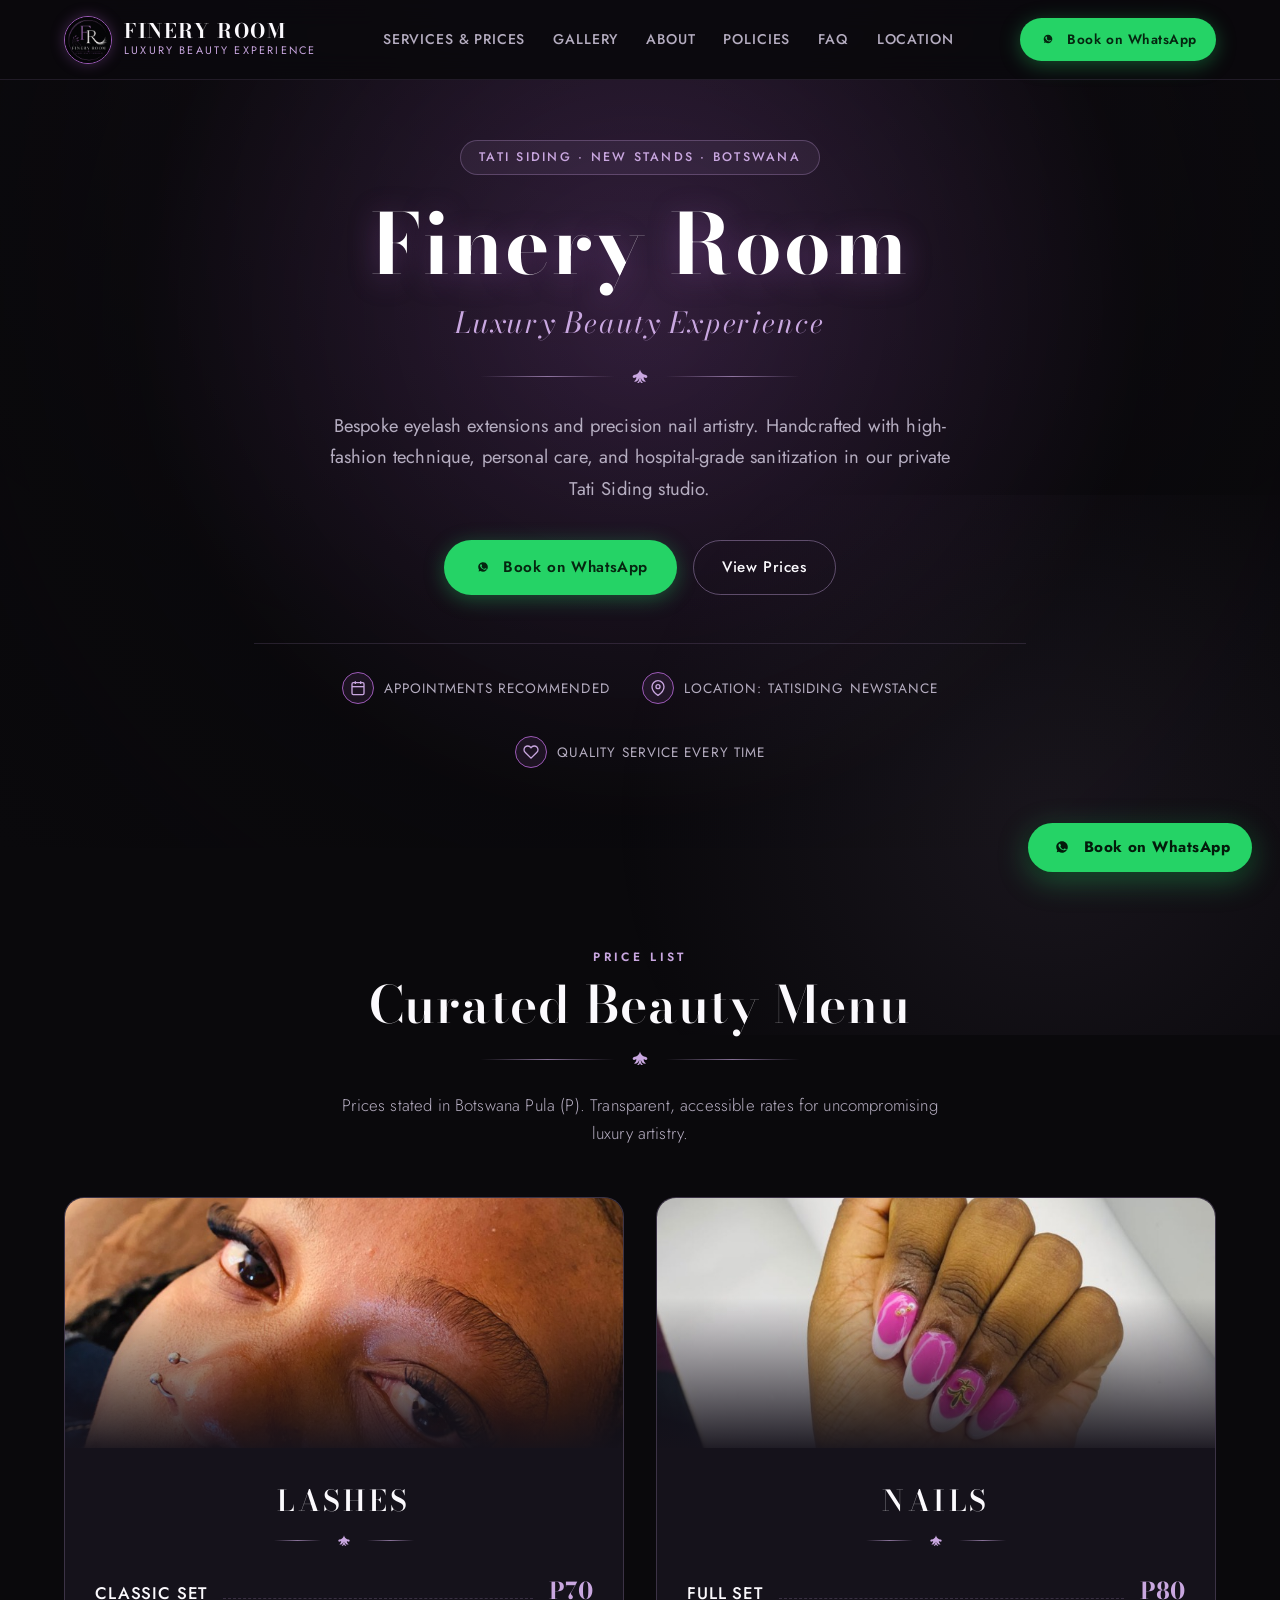
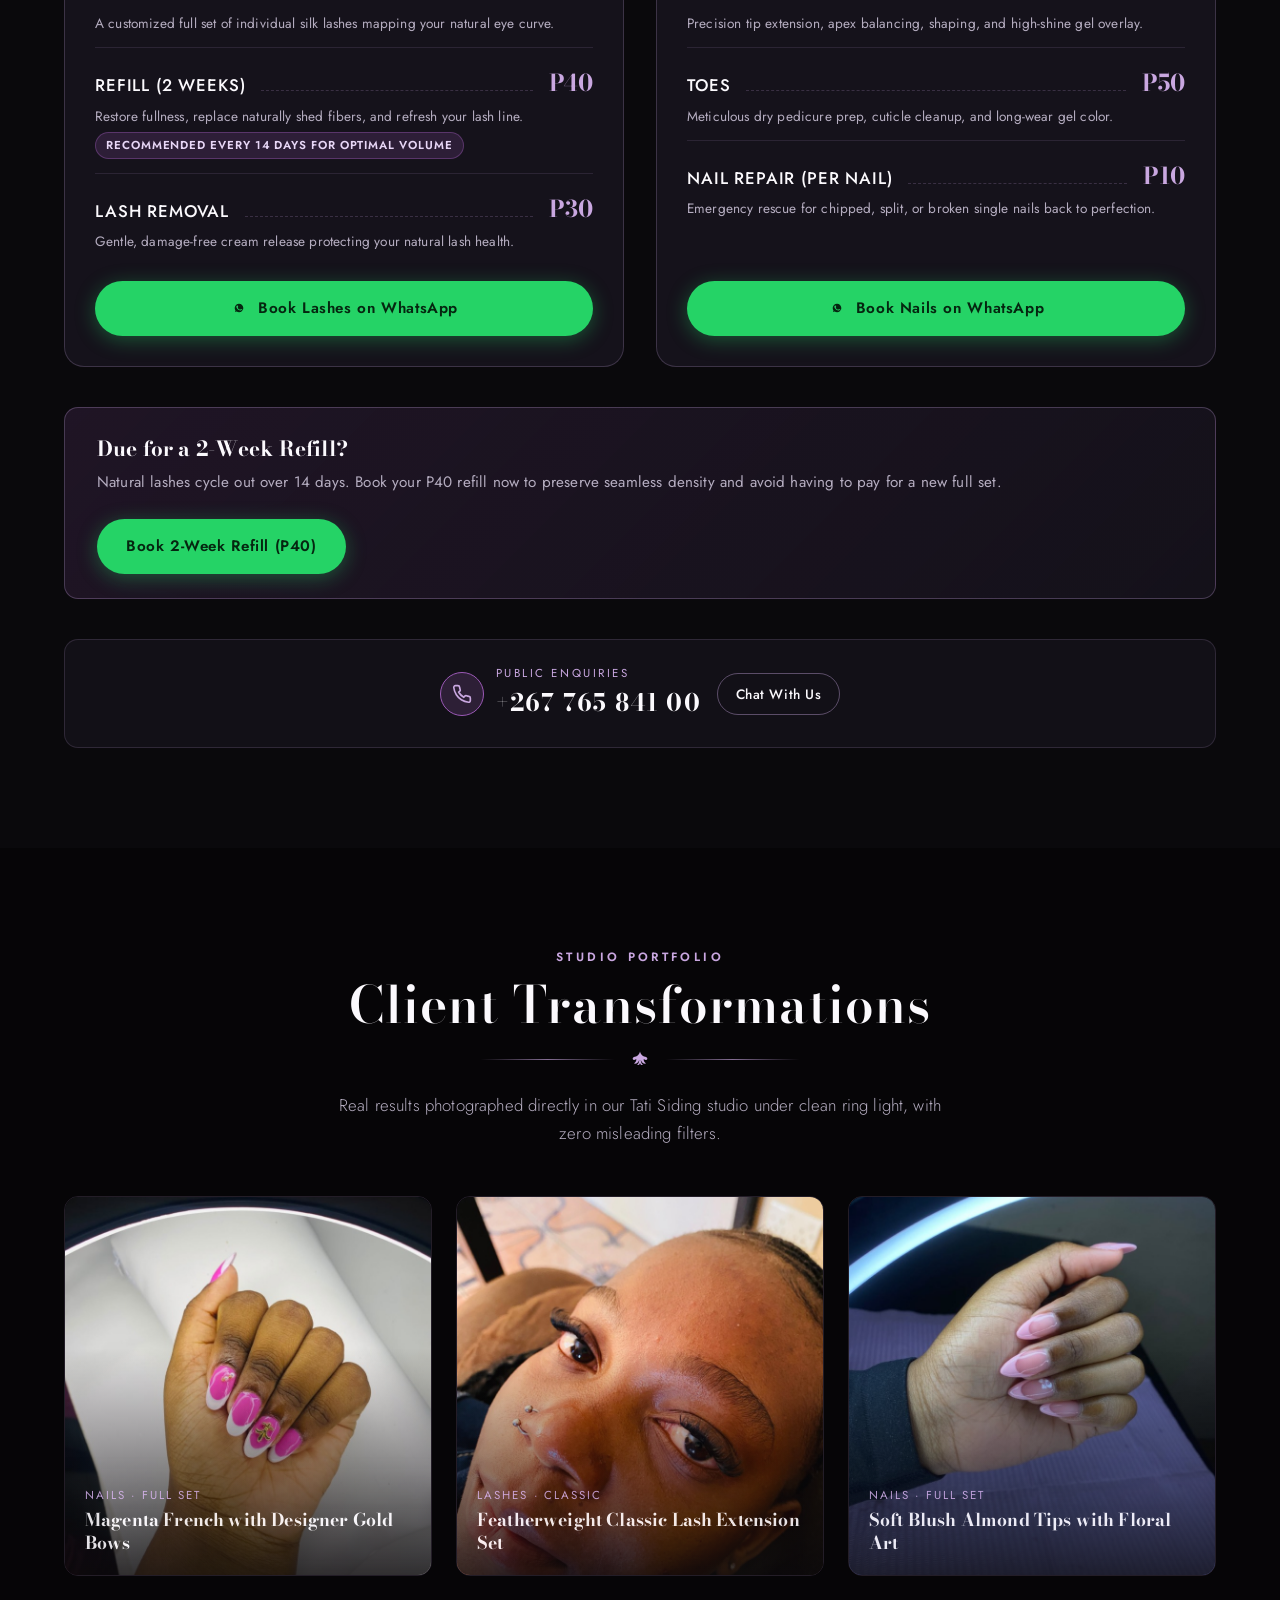
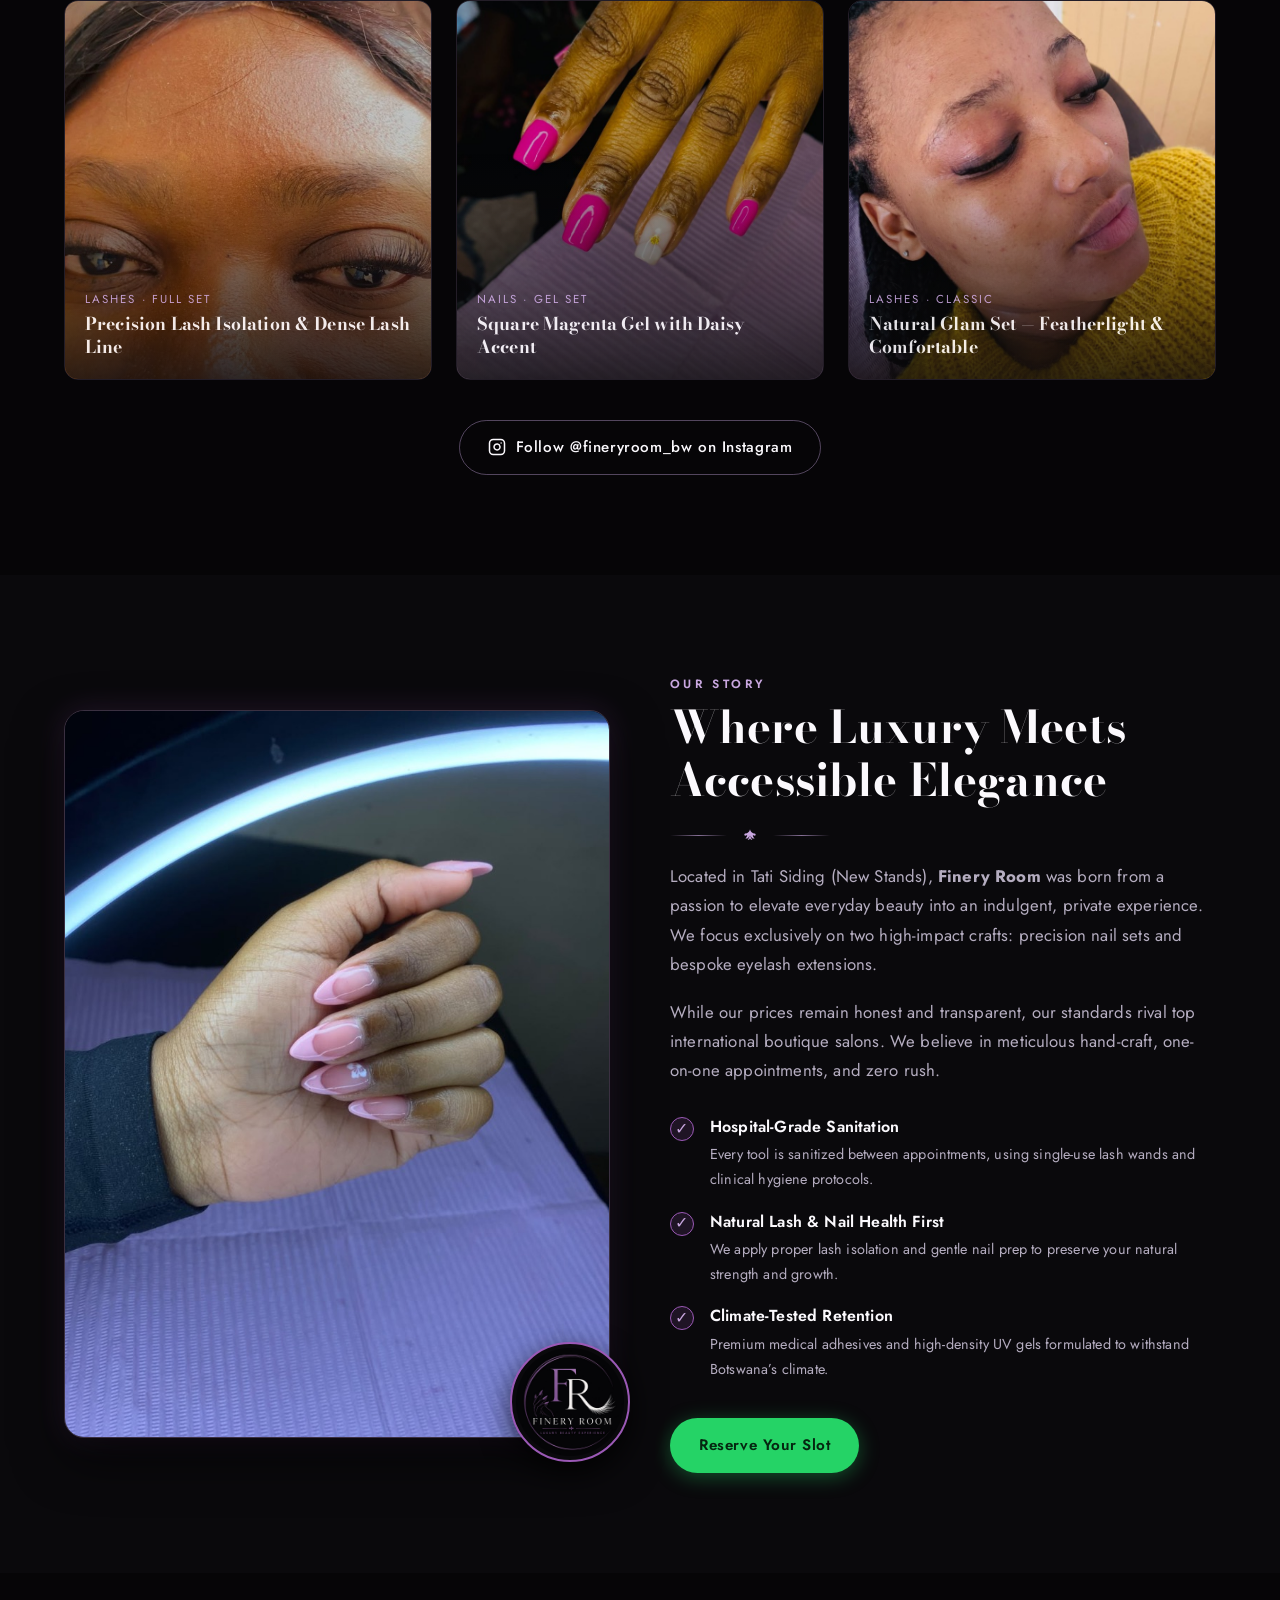
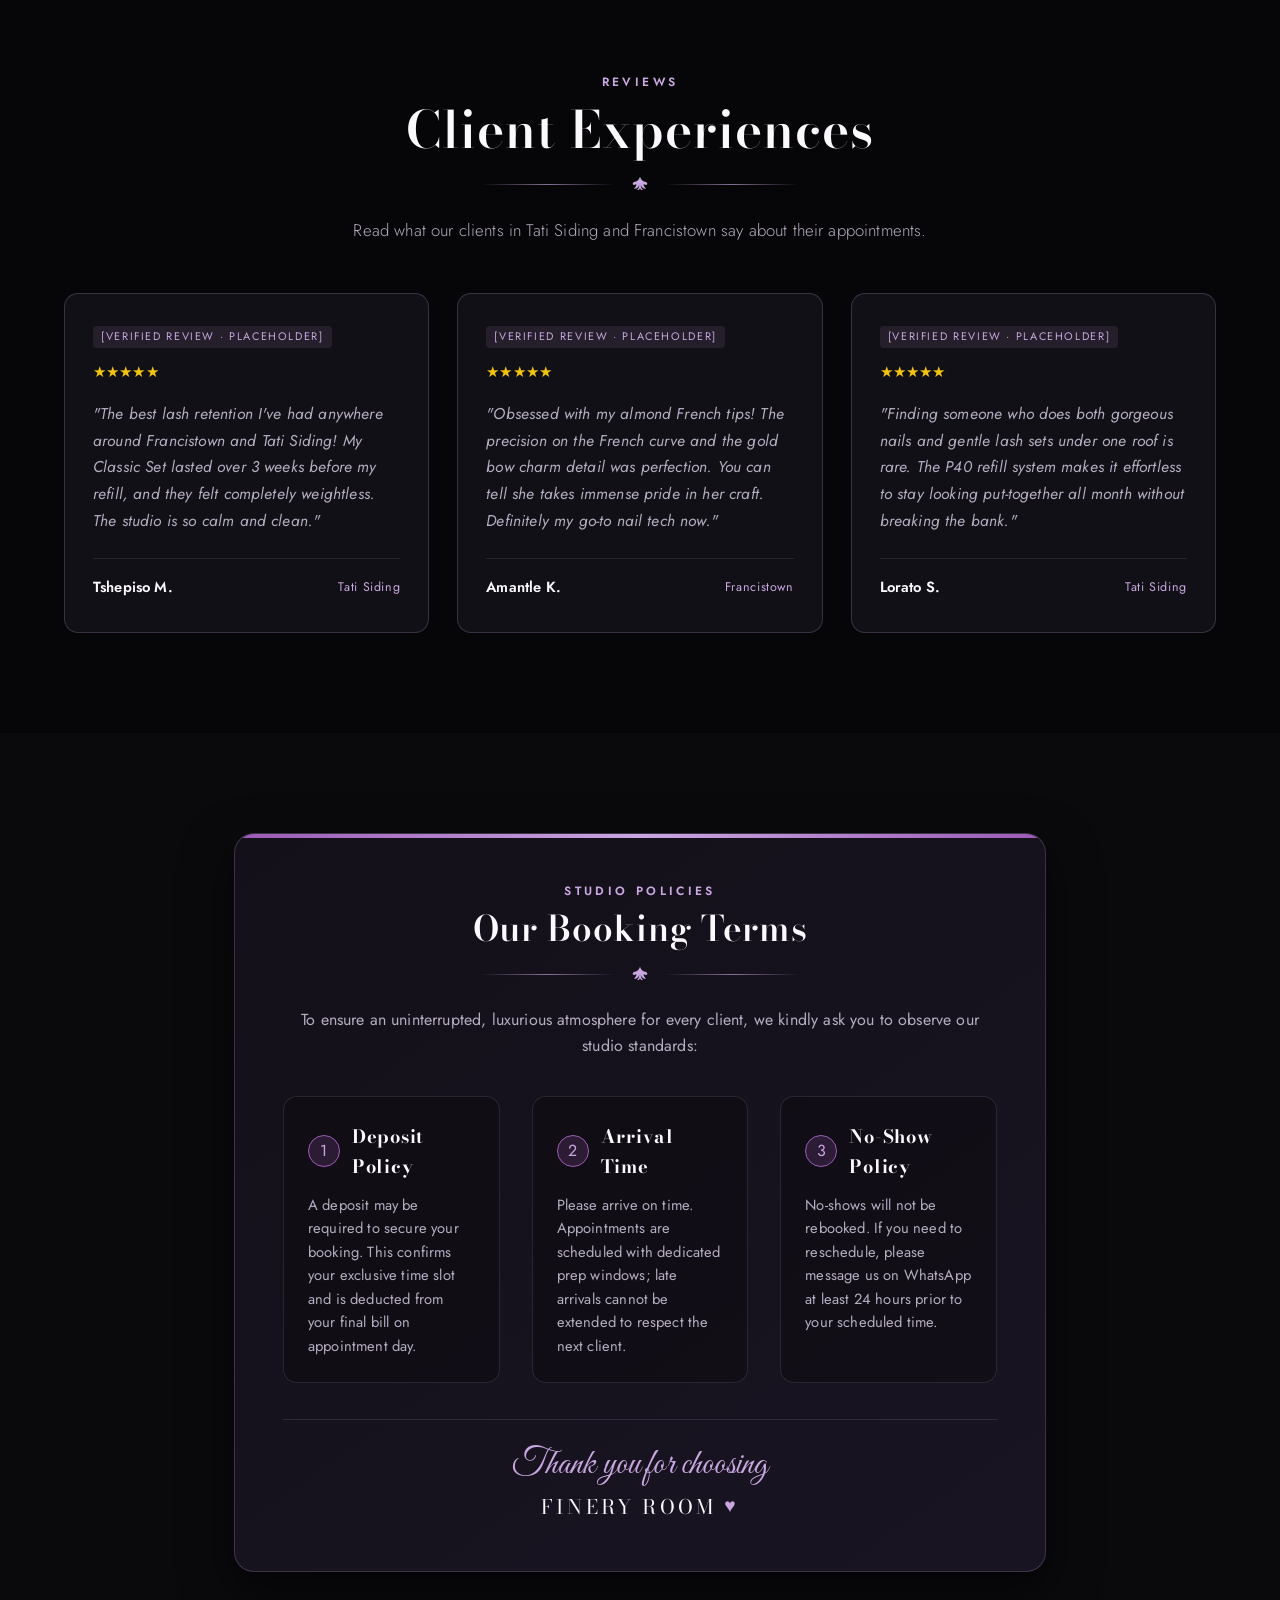
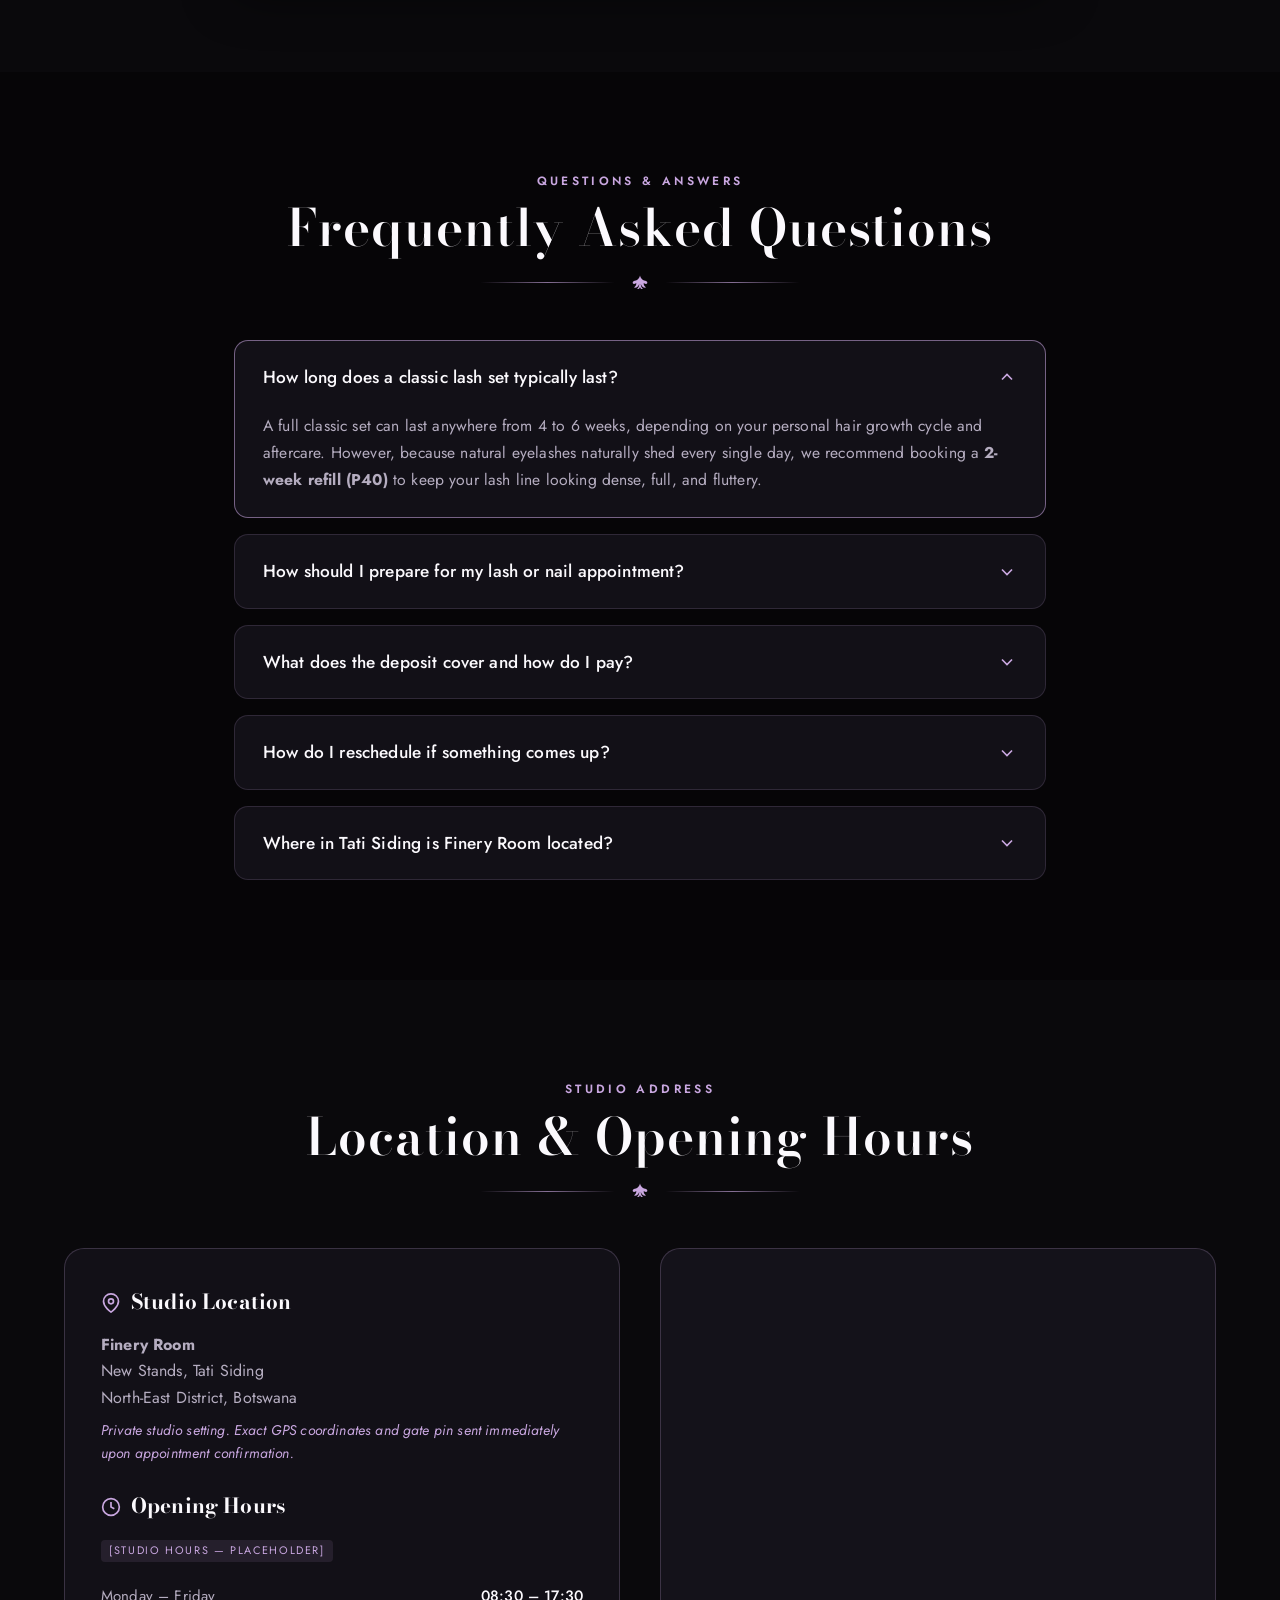
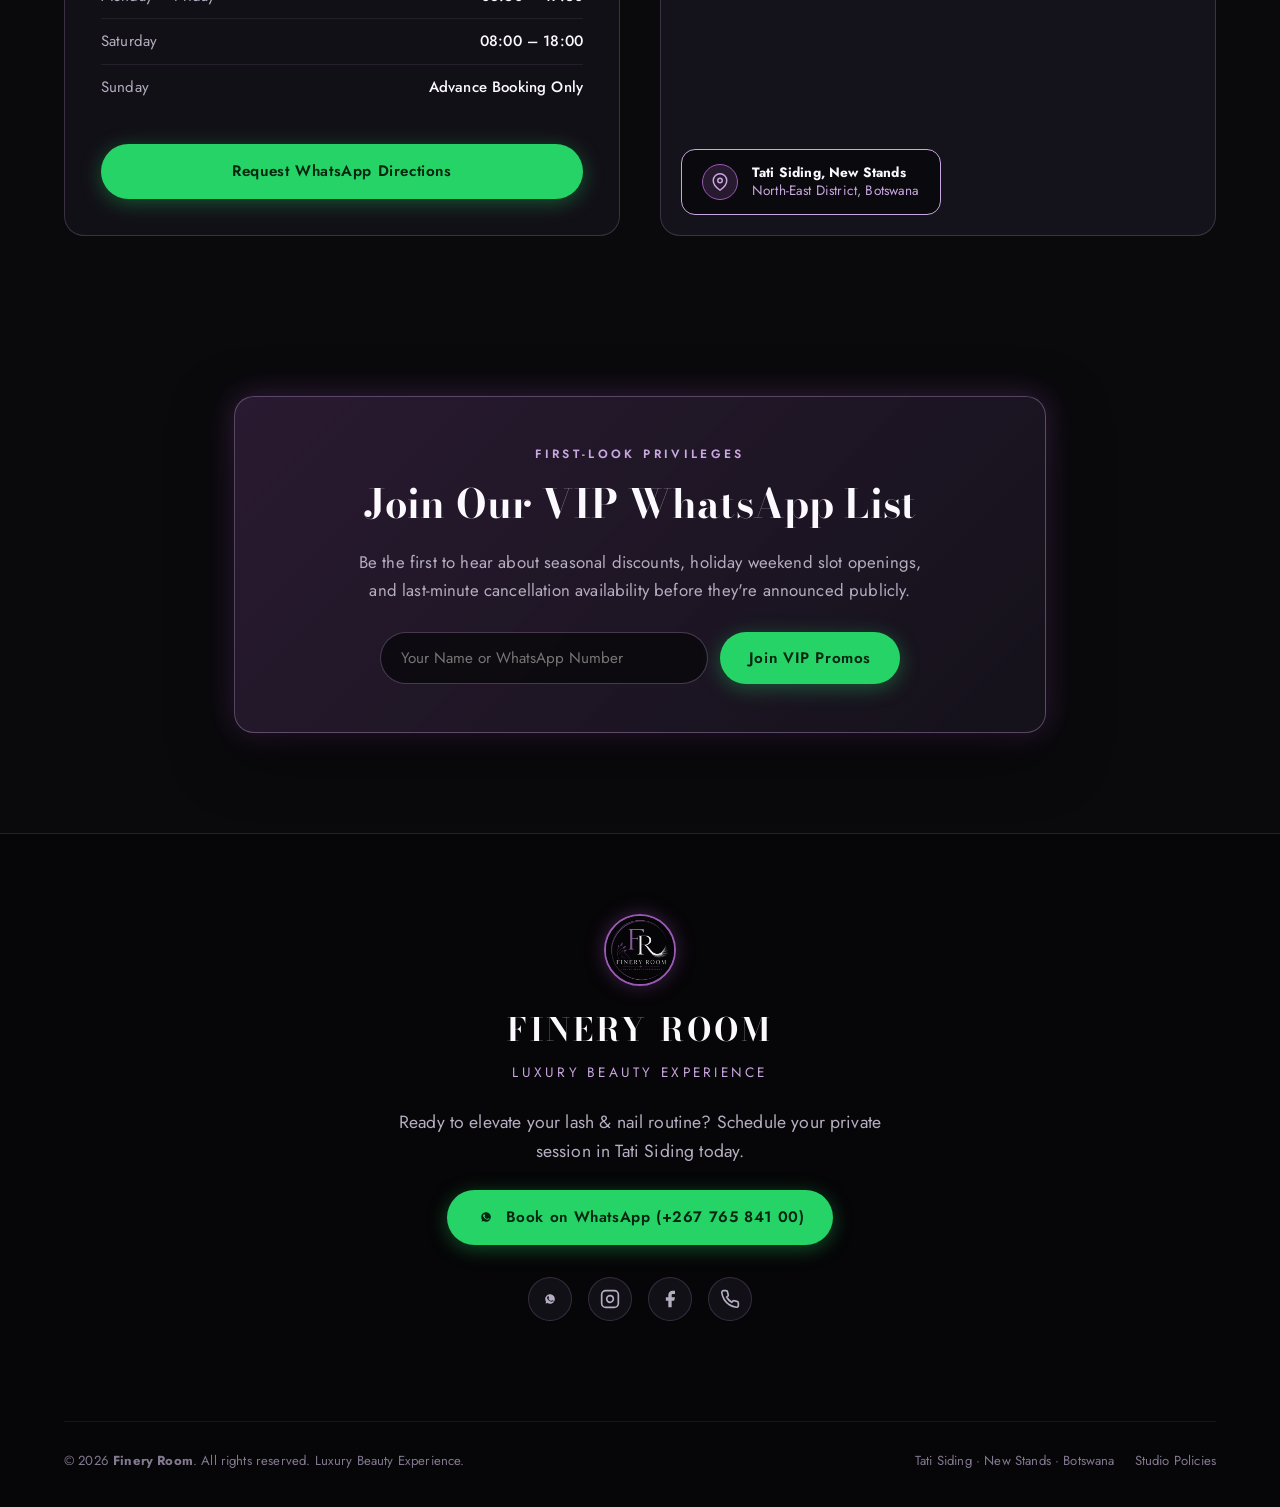
==== index.html @ 61b8aef0 "Add 3 new client photography sets to gallery" ====
<!DOCTYPE html>
<html lang="en">
<head>
  <meta charset="UTF-8">
  <meta name="viewport" content="width=device-width, initial-scale=1.0">
  
  <!-- Primary SEO Meta Tags -->
  <title>Finery Room | Luxury Beauty Experience — Nails & Lashes in Tati Siding, Botswana</title>
  <meta name="title" content="Finery Room | Luxury Beauty Experience — Nails & Lashes in Tati Siding, Botswana">
  <meta name="description" content="Finery Room provides bespoke eyelash extensions, classic refills, and precision nail artistry in Tati Siding, New Stands, Botswana. Affordable luxury beauty. Book on WhatsApp: +267 765 841 00.">
  <meta name="keywords" content="Finery Room, Lashes Tati Siding, Nails Botswana, Eyelash extensions Francistown, Beauty salon Tati Siding, Botswana Pula nails, nail repair, classic lash set, luxury beauty experience">
  <meta name="author" content="Finery Room">
  <meta name="robots" content="index, follow">

  <!-- Open Graph / WhatsApp / Facebook / Instagram Sharing -->
  <meta property="og:type" content="website">
  <meta property="og:url" content="https://fineryroom.bw/">
  <meta property="og:title" content="Finery Room | Luxury Beauty Experience — Nails & Lashes">
  <meta property="og:description" content="Bespoke eyelash extensions and precision nail artistry in Tati Siding, Botswana. Classic sets from P70, full nail sets from P80. Book on WhatsApp at +267 765 841 00.">
  <meta property="og:image" content="assets/logo.jpg">
  <meta property="og:locale" content="en_BW">

  <!-- Twitter Card -->
  <meta name="twitter:card" content="summary_large_image">
  <meta name="twitter:title" content="Finery Room | Luxury Beauty Experience">
  <meta name="twitter:description" content="Bespoke eyelash extensions & precision nail artistry in Tati Siding, Botswana. Book on WhatsApp: +267 765 841 00.">
  <meta name="twitter:image" content="assets/logo.jpg">

  <!-- Favicons -->
  <link rel="icon" type="image/svg+xml" href="assets/favicon.svg">
  <link rel="apple-touch-icon" href="assets/logo.jpg">

  <!-- Preconnect to Google Fonts -->
  <link rel="preconnect" href="https://fonts.googleapis.com">
  <link rel="preconnect" href="https://fonts.gstatic.com" crossorigin>
  <link href="https://fonts.googleapis.com/css2?family=Bodoni+Moda:ital,opsz,wght@0,6..96,400..900;1,6..96,400..900&family=Great+Vibes&family=Jost:ital,wght@0,300;0,400;0,500;0,600;0,700;1,300;1,400&family=Playfair+Display:ital,wght@0,500;0,600;0,700;1,400;1,600&display=swap" rel="stylesheet">

  <!-- Main Stylesheet -->
  <link rel="stylesheet" href="style.css">

  <!-- Schema.org Structured Data (JSON-LD) for Local SEO -->
  <script type="application/ld+json">
  {
    "@context": "https://schema.org",
    "@type": "BeautySalon",
    "name": "Finery Room",
    "image": "assets/logo.jpg",
    "description": "Bespoke eyelash extensions and precision nail artistry studio located in Tati Siding, Botswana.",
    "telephone": "+26776584100",
    "priceRange": "P10 - P80",
    "currenciesAccepted": "BWP",
    "paymentAccepted": "Orange Money, eWallet, Cash, Mobile Transfer",
    "address": {
      "@type": "PostalAddress",
      "streetAddress": "New Stands",
      "addressLocality": "Tati Siding",
      "addressRegion": "North-East District",
      "addressCountry": "BW"
    },
    "geo": {
      "@type": "GeoCoordinates",
      "latitude": -21.2833,
      "longitude": 27.4667
    },
    "openingHoursSpecification": [
      {
        "@type": "OpeningHoursSpecification",
        "dayOfWeek": ["Monday", "Tuesday", "Wednesday", "Thursday", "Friday"],
        "opens": "08:30",
        "closes": "17:30"
      },
      {
        "@type": "OpeningHoursSpecification",
        "dayOfWeek": ["Saturday"],
        "opens": "08:00",
        "closes": "18:00"
      }
    ],
    "hasOfferCatalog": {
      "@type": "OfferCatalog",
      "name": "Beauty Services Menu",
      "itemListElement": [
        {
          "@type": "Offer",
          "itemOffered": {
            "@type": "Service",
            "name": "Classic Set Lashes",
            "description": "Natural, lightweight full lash extension set"
          },
          "price": "70",
          "priceCurrency": "BWP"
        },
        {
          "@type": "Offer",
          "itemOffered": {
            "@type": "Service",
            "name": "Lash Refill (2 Weeks)",
            "description": "Lash infill and maintenance set"
          },
          "price": "40",
          "priceCurrency": "BWP"
        },
        {
          "@type": "Offer",
          "itemOffered": {
            "@type": "Service",
            "name": "Lash Removal",
            "description": "Gentle, non-damaging lash extension adhesive removal"
          },
          "price": "30",
          "priceCurrency": "BWP"
        },
        {
          "@type": "Offer",
          "itemOffered": {
            "@type": "Service",
            "name": "Full Set Nails",
            "description": "Custom tips, shaping and premium gel polish"
          },
          "price": "80",
          "priceCurrency": "BWP"
        },
        {
          "@type": "Offer",
          "itemOffered": {
            "@type": "Service",
            "name": "Toes",
            "description": "Cuticle prep and long-lasting gel application"
          },
          "price": "50",
          "priceCurrency": "BWP"
        },
        {
          "@type": "Offer",
          "itemOffered": {
            "@type": "Service",
            "name": "Nail Repair (per nail)",
            "description": "Rescue for single chipped or damaged nails"
          },
          "price": "10",
          "priceCurrency": "BWP"
        }
      ]
    }
  }
  </script>
</head>
<body>

  <!-- =========================================================================
       1. Sticky Header
       ========================================================================= -->
  <header class="site-header" id="siteHeader">
    <div class="container header-container">
      <a href="#hero" class="header-brand" aria-label="Finery Room Home">
        <img src="assets/logo.jpg" alt="Finery Room FR Monogram Logo" class="header-logo-img" width="48" height="48">
        <div class="header-brand-text">
          <span class="header-brand-title">FINERY ROOM</span>
          <span class="header-brand-subtitle">Luxury Beauty Experience</span>
        </div>
      </a>

      <!-- Desktop Navigation -->
      <nav class="nav-desktop" aria-label="Primary Navigation">
        <a href="#services" class="nav-link">Services & Prices</a>
        <a href="#gallery" class="nav-link">Gallery</a>
        <a href="#about" class="nav-link">About</a>
        <a href="#policies" class="nav-link">Policies</a>
        <a href="#faq" class="nav-link">FAQ</a>
        <a href="#location" class="nav-link">Location</a>
      </nav>

      <!-- Header Actions -->
      <div class="header-actions">
        <a href="https://wa.me/26776584100?text=Hi%20Finery%20Room%2C%20I%27d%20like%20to%20book%20an%20appointment" class="btn btn-whatsapp btn-sm" target="_blank" rel="noopener noreferrer">
          <!-- WhatsApp SVG Icon -->
          <svg width="18" height="18" viewBox="0 0 24 24" fill="currentColor" aria-hidden="true">
            <path d="M12.031 6.172c-3.181 0-5.767 2.586-5.768 5.766-.001 1.298.38 2.27 1.019 3.287l-.582 2.128 2.182-.573c.978.58 1.911.928 3.145.929 3.178 0 5.767-2.587 5.768-5.766.001-3.187-2.575-5.77-5.764-5.771zm3.392 8.244c-.144.405-.837.774-1.17.824-.299.045-.677.063-1.092-.069-.252-.08-.575-.187-.988-.365-1.739-.751-2.874-2.502-2.961-2.617-.087-.116-.708-.94-.708-1.793s.448-1.273.607-1.446c.159-.173.346-.217.462-.217l.332.006c.106.005.249-.04.39.298.144.347.491 1.2.534 1.288.043.088.072.189.014.305-.058.115-.087.187-.173.289l-.26.308c-.087.093-.178.193-.076.368.101.173.45 1.042 1.344 1.838.749.667 1.381.874 1.576.97.195.097.309.083.424-.049.116-.13.498-.579.631-.777.133-.198.266-.165.448-.098.182.067 1.155.545 1.353.644.198.099.33.148.379.231.049.083.049.48-.095.885z"/>
          </svg>
          <span>Book on WhatsApp</span>
        </a>

        <!-- Mobile Menu Toggle Button -->
        <button type="button" class="mobile-toggle" id="mobileToggle" aria-label="Toggle navigation menu" aria-expanded="false">
          <svg viewBox="0 0 24 24" fill="none" stroke="currentColor" stroke-width="2" stroke-linecap="round">
            <line x1="3" y1="6" x2="21" y2="6"></line>
            <line x1="3" y1="12" x2="21" y2="12"></line>
            <line x1="3" y1="18" x2="21" y2="18"></line>
          </svg>
        </button>
      </div>
    </div>
  </header>

  <!-- Mobile Drawer -->
  <div class="mobile-drawer" id="mobileDrawer" aria-hidden="true">
    <a href="#services" class="nav-link mobile-nav-link">Services & Price List</a>
    <a href="#gallery" class="nav-link mobile-nav-link">Client Gallery</a>
    <a href="#about" class="nav-link mobile-nav-link">About The Studio</a>
    <a href="#policies" class="nav-link mobile-nav-link">Studio Policies</a>
    <a href="#faq" class="nav-link mobile-nav-link">Questions & FAQ</a>
    <a href="#location" class="nav-link mobile-nav-link">Location & Hours</a>
    <a href="https://wa.me/26776584100?text=Hi%20Finery%20Room%2C%20I%27d%20like%20to%20book%20an%20appointment" class="btn btn-whatsapp btn-block" target="_blank" rel="noopener noreferrer" style="margin-top: 20px;">
      <svg width="20" height="20" viewBox="0 0 24 24" fill="currentColor">
        <path d="M12.031 6.172c-3.181 0-5.767 2.586-5.768 5.766-.001 1.298.38 2.27 1.019 3.287l-.582 2.128 2.182-.573c.978.58 1.911.928 3.145.929 3.178 0 5.767-2.587 5.768-5.766.001-3.187-2.575-5.77-5.764-5.771zm3.392 8.244c-.144.405-.837.774-1.17.824-.299.045-.677.063-1.092-.069-.252-.08-.575-.187-.988-.365-1.739-.751-2.874-2.502-2.961-2.617-.087-.116-.708-.94-.708-1.793s.448-1.273.607-1.446c.159-.173.346-.217.462-.217l.332.006c.106.005.249-.04.39.298.144.347.491 1.2.534 1.288.043.088.072.189.014.305-.058.115-.087.187-.173.289l-.26.308c-.087.093-.178.193-.076.368.101.173.45 1.042 1.344 1.838.749.667 1.381.874 1.576.97.195.097.309.083.424-.049.116-.13.498-.579.631-.777.133-.198.266-.165.448-.098.182.067 1.155.545 1.353.644.198.099.33.148.379.231.049.083.049.48-.095.885z"/>
      </svg>
      <span>Book on WhatsApp (+267 765 841 00)</span>
    </a>
  </div>

  <main id="mainContent">
    <!-- =======================================================================
         2. Hero Section
         ======================================================================= -->
    <section class="hero-section" id="hero">
      <div class="container hero-content">
        <div class="hero-badge-wrap">
          <span class="hero-badge">Tati Siding · New Stands · Botswana</span>
        </div>

        <h1 class="hero-title">Finery Room</h1>
        <p class="hero-tagline">Luxury Beauty Experience</p>

        <!-- Brand Fleur-de-lis Divider -->
        <div class="brand-divider" aria-hidden="true">
          <svg class="fleur-icon" viewBox="0 0 24 24">
            <path d="M12 2C11.5 5 9.5 7 8 8C6 9.3 4 9 3 10C2 11 2 12.5 3 13C4 13.5 5.5 13 7 12C7.5 14 6 16.5 4 18C5.5 18.5 7.5 18 9 16.5C10 15.5 10.5 14.5 11 13C11 16 10 18.5 8 20C10 20.5 12 19 12 17C12 19 14 20.5 16 20C14 18.5 13 16 13 13C13.5 14.5 14 15.5 15 16.5C16.5 18 18.5 18.5 20 18C18 16.5 16.5 14 17 12C18.5 13 20 13.5 21 13C22 12.5 22 11 21 10C20 9 18 9.3 16 8C14.5 7 12.5 5 12 2Z"/>
          </svg>
        </div>

        <p class="hero-desc">
          Bespoke eyelash extensions and precision nail artistry. Handcrafted with high-fashion technique, personal care, and hospital-grade sanitization in our private Tati Siding studio.
        </p>

        <div class="hero-ctas">
          <a href="https://wa.me/26776584100?text=Hi%20Finery%20Room%2C%20I%27d%20like%20to%20book%20an%20appointment" class="btn btn-whatsapp" target="_blank" rel="noopener noreferrer">
            <svg width="20" height="20" viewBox="0 0 24 24" fill="currentColor" aria-hidden="true">
              <path d="M12.031 6.172c-3.181 0-5.767 2.586-5.768 5.766-.001 1.298.38 2.27 1.019 3.287l-.582 2.128 2.182-.573c.978.58 1.911.928 3.145.929 3.178 0 5.767-2.587 5.768-5.766.001-3.187-2.575-5.77-5.764-5.771zm3.392 8.244c-.144.405-.837.774-1.17.824-.299.045-.677.063-1.092-.069-.252-.08-.575-.187-.988-.365-1.739-.751-2.874-2.502-2.961-2.617-.087-.116-.708-.94-.708-1.793s.448-1.273.607-1.446c.159-.173.346-.217.462-.217l.332.006c.106.005.249-.04.39.298.144.347.491 1.2.534 1.288.043.088.072.189.014.305-.058.115-.087.187-.173.289l-.26.308c-.087.093-.178.193-.076.368.101.173.45 1.042 1.344 1.838.749.667 1.381.874 1.576.97.195.097.309.083.424-.049.116-.13.498-.579.631-.777.133-.198.266-.165.448-.098.182.067 1.155.545 1.353.644.198.099.33.148.379.231.049.083.049.48-.095.885z"/>
            </svg>
            <span>Book on WhatsApp</span>
          </a>
          <a href="#services" class="btn btn-outline">
            <span>View Prices</span>
          </a>
        </div>

        <!-- Pillars from WhatsApp Ad Card -->
        <div class="hero-pillars">
          <div class="pillar-item">
            <div class="pillar-icon">
              <!-- Calendar Icon -->
              <svg viewBox="0 0 24 24" fill="none" stroke="currentColor" stroke-width="2">
                <rect x="3" y="4" width="18" height="18" rx="2" ry="2"></rect>
                <line x1="16" y1="2" x2="16" y2="6"></line>
                <line x1="8" y1="2" x2="8" y2="6"></line>
                <line x1="3" y1="10" x2="21" y2="10"></line>
              </svg>
            </div>
            <span>Appointments Recommended</span>
          </div>

          <div class="pillar-item">
            <div class="pillar-icon">
              <!-- Map Pin Icon -->
              <svg viewBox="0 0 24 24" fill="none" stroke="currentColor" stroke-width="2">
                <path d="M21 10c0 7-9 13-9 13s-9-6-9-13a9 9 0 0 1 18 0z"></path>
                <circle cx="12" cy="10" r="3"></circle>
              </svg>
            </div>
            <span>Location: Tatisiding Newstance</span>
          </div>

          <div class="pillar-item">
            <div class="pillar-icon">
              <!-- Heart/Quality Icon -->
              <svg viewBox="0 0 24 24" fill="none" stroke="currentColor" stroke-width="2">
                <path d="M20.84 4.61a5.5 5.5 0 0 0-7.78 0L12 5.67l-1.06-1.06a5.5 5.5 0 0 0-7.78 7.78l1.06 1.06L12 21.23l7.78-7.78 1.06-1.06a5.5 5.5 0 0 0 0-7.78z"></path>
              </svg>
            </div>
            <span>Quality Service Every Time</span>
          </div>
        </div>
      </div>
    </section>

    <!-- =======================================================================
         3. Services & Price List (Bold Design Move — Exact Brand Card)
         ======================================================================= -->
    <section class="services-section" id="services">
      <div class="container">
        <span class="section-label">PRICE LIST</span>
        <h2 class="section-title">Curated Beauty Menu</h2>

        <div class="brand-divider" aria-hidden="true">
          <svg class="fleur-icon" viewBox="0 0 24 24">
            <path d="M12 2C11.5 5 9.5 7 8 8C6 9.3 4 9 3 10C2 11 2 12.5 3 13C4 13.5 5.5 13 7 12C7.5 14 6 16.5 4 18C5.5 18.5 7.5 18 9 16.5C10 15.5 10.5 14.5 11 13C11 16 10 18.5 8 20C10 20.5 12 19 12 17C12 19 14 20.5 16 20C14 18.5 13 16 13 13C13.5 14.5 14 15.5 15 16.5C16.5 18 18.5 18.5 20 18C18 16.5 16.5 14 17 12C18.5 13 20 13.5 21 13C22 12.5 22 11 21 10C20 9 18 9.3 16 8C14.5 7 12.5 5 12 2Z"/>
          </svg>
        </div>

        <p class="section-subtitle">
          Prices stated in Botswana Pula (P). Transparent, accessible rates for uncompromising luxury artistry.
        </p>

        <!-- Pricing Grid (Lashes and Nails) -->
        <div class="pricing-grid">
          
          <!-- LASHES CARD -->
          <article class="service-card" id="card-lashes">
            <div class="card-image-wrap">
              <img src="assets/work-lashes-1.jpg" alt="Client with classic eyelash extensions by Finery Room" class="card-img" loading="lazy">
              <div class="card-image-gradient"></div>
            </div>

            <div class="card-content">
              <div class="card-header">
                <h3 class="card-title">Lashes</h3>
                <div class="brand-divider" style="margin: 8px auto 0; max-width: 140px;" aria-hidden="true">
                  <svg class="fleur-icon" style="width: 14px; height: 14px;" viewBox="0 0 24 24">
                    <path d="M12 2C11.5 5 9.5 7 8 8C6 9.3 4 9 3 10C2 11 2 12.5 3 13C4 13.5 5.5 13 7 12C7.5 14 6 16.5 4 18C5.5 18.5 7.5 18 9 16.5C10 15.5 10.5 14.5 11 13C11 16 10 18.5 8 20C10 20.5 12 19 12 17C12 19 14 20.5 16 20C14 18.5 13 16 13 13C13.5 14.5 14 15.5 15 16.5C16.5 18 18.5 18.5 20 18C18 16.5 16.5 14 17 12C18.5 13 20 13.5 21 13C22 12.5 22 11 21 10C20 9 18 9.3 16 8C14.5 7 12.5 5 12 2Z"/>
                  </svg>
                </div>
              </div>

              <ul class="price-list">
                <li class="price-item">
                  <div class="price-item-row">
                    <span class="price-item-name">Classic Set</span>
                    <span class="price-item-dots" aria-hidden="true"></span>
                    <span class="price-item-amount">P70</span>
                  </div>
                  <p class="price-item-desc">A customized full set of individual silk lashes mapping your natural eye curve.</p>
                </li>

                <li class="price-item">
                  <div class="price-item-row">
                    <span class="price-item-name">Refill (2 Weeks)</span>
                    <span class="price-item-dots" aria-hidden="true"></span>
                    <span class="price-item-amount">P40</span>
                  </div>
                  <p class="price-item-desc">Restore fullness, replace naturally shed fibers, and refresh your lash line.</p>
                  <span class="retention-pill">Recommended every 14 days for optimal volume</span>
                </li>

                <li class="price-item">
                  <div class="price-item-row">
                    <span class="price-item-name">Lash Removal</span>
                    <span class="price-item-dots" aria-hidden="true"></span>
                    <span class="price-item-amount">P30</span>
                  </div>
                  <p class="price-item-desc">Gentle, damage-free cream release protecting your natural lash health.</p>
                </li>
              </ul>

              <div class="card-footer">
                <a href="https://wa.me/26776584100?text=Hi%20Finery%20Room%2C%20I%27d%20like%20to%20book%20a%20Lashes%20appointment" class="btn btn-whatsapp btn-block" target="_blank" rel="noopener noreferrer">
                  <svg width="18" height="18" viewBox="0 0 24 24" fill="currentColor">
                    <path d="M12.031 6.172c-3.181 0-5.767 2.586-5.768 5.766-.001 1.298.38 2.27 1.019 3.287l-.582 2.128 2.182-.573c.978.58 1.911.928 3.145.929 3.178 0 5.767-2.587 5.768-5.766.001-3.187-2.575-5.77-5.764-5.771zm3.392 8.244c-.144.405-.837.774-1.17.824-.299.045-.677.063-1.092-.069-.252-.08-.575-.187-.988-.365-1.739-.751-2.874-2.502-2.961-2.617-.087-.116-.708-.94-.708-1.793s.448-1.273.607-1.446c.159-.173.346-.217.462-.217l.332.006c.106.005.249-.04.39.298.144.347.491 1.2.534 1.288.043.088.072.189.014.305-.058.115-.087.187-.173.289l-.26.308c-.087.093-.178.193-.076.368.101.173.45 1.042 1.344 1.838.749.667 1.381.874 1.576.97.195.097.309.083.424-.049.116-.13.498-.579.631-.777.133-.198.266-.165.448-.098.182.067 1.155.545 1.353.644.198.099.33.148.379.231.049.083.049.48-.095.885z"/>
                  </svg>
                  <span>Book Lashes on WhatsApp</span>
                </a>
              </div>
            </div>
          </article>

          <!-- NAILS CARD -->
          <article class="service-card" id="card-nails">
            <div class="card-image-wrap">
              <img src="assets/work-nails-1.jpg" alt="Client with pink French nails and gold designer charms by Finery Room" class="card-img" loading="lazy">
              <div class="card-image-gradient"></div>
            </div>

            <div class="card-content">
              <div class="card-header">
                <h3 class="card-title">Nails</h3>
                <div class="brand-divider" style="margin: 8px auto 0; max-width: 140px;" aria-hidden="true">
                  <svg class="fleur-icon" style="width: 14px; height: 14px;" viewBox="0 0 24 24">
                    <path d="M12 2C11.5 5 9.5 7 8 8C6 9.3 4 9 3 10C2 11 2 12.5 3 13C4 13.5 5.5 13 7 12C7.5 14 6 16.5 4 18C5.5 18.5 7.5 18 9 16.5C10 15.5 10.5 14.5 11 13C11 16 10 18.5 8 20C10 20.5 12 19 12 17C12 19 14 20.5 16 20C14 18.5 13 16 13 13C13.5 14.5 14 15.5 15 16.5C16.5 18 18.5 18.5 20 18C18 16.5 16.5 14 17 12C18.5 13 20 13.5 21 13C22 12.5 22 11 21 10C20 9 18 9.3 16 8C14.5 7 12.5 5 12 2Z"/>
                  </svg>
                </div>
              </div>

              <ul class="price-list">
                <li class="price-item">
                  <div class="price-item-row">
                    <span class="price-item-name">Full Set</span>
                    <span class="price-item-dots" aria-hidden="true"></span>
                    <span class="price-item-amount">P80</span>
                  </div>
                  <p class="price-item-desc">Precision tip extension, apex balancing, shaping, and high-shine gel overlay.</p>
                </li>

                <li class="price-item">
                  <div class="price-item-row">
                    <span class="price-item-name">Toes</span>
                    <span class="price-item-dots" aria-hidden="true"></span>
                    <span class="price-item-amount">P50</span>
                  </div>
                  <p class="price-item-desc">Meticulous dry pedicure prep, cuticle cleanup, and long-wear gel color.</p>
                </li>

                <li class="price-item">
                  <div class="price-item-row">
                    <span class="price-item-name">Nail Repair (per nail)</span>
                    <span class="price-item-dots" aria-hidden="true"></span>
                    <span class="price-item-amount">P10</span>
                  </div>
                  <p class="price-item-desc">Emergency rescue for chipped, split, or broken single nails back to perfection.</p>
                </li>
              </ul>

              <div class="card-footer">
                <a href="https://wa.me/26776584100?text=Hi%20Finery%20Room%2C%20I%27d%20like%20to%20book%20a%20Nails%20appointment" class="btn btn-whatsapp btn-block" target="_blank" rel="noopener noreferrer">
                  <svg width="18" height="18" viewBox="0 0 24 24" fill="currentColor">
                    <path d="M12.031 6.172c-3.181 0-5.767 2.586-5.768 5.766-.001 1.298.38 2.27 1.019 3.287l-.582 2.128 2.182-.573c.978.58 1.911.928 3.145.929 3.178 0 5.767-2.587 5.768-5.766.001-3.187-2.575-5.77-5.764-5.771zm3.392 8.244c-.144.405-.837.774-1.17.824-.299.045-.677.063-1.092-.069-.252-.08-.575-.187-.988-.365-1.739-.751-2.874-2.502-2.961-2.617-.087-.116-.708-.94-.708-1.793s.448-1.273.607-1.446c.159-.173.346-.217.462-.217l.332.006c.106.005.249-.04.39.298.144.347.491 1.2.534 1.288.043.088.072.189.014.305-.058.115-.087.187-.173.289l-.26.308c-.087.093-.178.193-.076.368.101.173.45 1.042 1.344 1.838.749.667 1.381.874 1.576.97.195.097.309.083.424-.049.116-.13.498-.579.631-.777.133-.198.266-.165.448-.098.182.067 1.155.545 1.353.644.198.099.33.148.379.231.049.083.049.48-.095.885z"/>
                  </svg>
                  <span>Book Nails on WhatsApp</span>
                </a>
              </div>
            </div>
          </article>
        </div>

        <!-- 2-Week Retention Loop Nudge -->
        <div class="refill-callout">
          <div class="refill-callout-text">
            <h4>Due for a 2-Week Refill?</h4>
            <p>Natural lashes cycle out over 14 days. Book your P40 refill now to preserve seamless density and avoid having to pay for a new full set.</p>
          </div>
          <a href="https://wa.me/26776584100?text=Hi%20Finery%20Room%2C%20I%27d%20like%20to%20book%20my%202-week%20lash%20refill" class="btn btn-whatsapp" target="_blank" rel="noopener noreferrer">
            <span>Book 2-Week Refill (P40)</span>
          </a>
        </div>

        <!-- Public Enquiries Bar (Directly from Card) -->
        <div class="public-enquiries-bar">
          <div class="enquiry-phone-badge">
            <div class="enquiry-circle" aria-hidden="true">
              <svg viewBox="0 0 24 24" fill="none" stroke="currentColor" stroke-width="2">
                <path d="M22 16.92v3a2 2 0 0 1-2.18 2 19.79 19.79 0 0 1-8.63-3.07 19.5 19.5 0 0 1-6-6 19.79 19.79 0 0 1-3.07-8.67A2 2 0 0 1 4.11 2h3a2 2 0 0 1 2 1.72 12.84 12.84 0 0 0 .7 2.81 2 2 0 0 1-.45 2.11L8.09 9.91a16 16 0 0 0 6 6l1.27-1.27a2 2 0 0 1 2.11-.45 12.84 12.84 0 0 0 2.81.7A2 2 0 0 1 22 16.92z"></path>
              </svg>
            </div>
            <div class="enquiry-details">
              <span class="enquiry-label">Public Enquiries</span>
              <a href="tel:+26776584100" class="enquiry-number">+267 765 841 00</a>
            </div>
          </div>
          <a href="https://wa.me/26776584100?text=Hi%20Finery%20Room%2C%20I%20have%20an%20enquiry" class="btn btn-outline btn-sm" target="_blank" rel="noopener noreferrer">
            <span>Chat With Us</span>
          </a>
        </div>
      </div>
    </section>

    <!-- =======================================================================
         4. Gallery Section
         ======================================================================= -->
    <section class="gallery-section" id="gallery">
      <div class="container">
        <span class="section-label">STUDIO PORTFOLIO</span>
        <h2 class="section-title">Client Transformations</h2>

        <div class="brand-divider" aria-hidden="true">
          <svg class="fleur-icon" viewBox="0 0 24 24">
            <path d="M12 2C11.5 5 9.5 7 8 8C6 9.3 4 9 3 10C2 11 2 12.5 3 13C4 13.5 5.5 13 7 12C7.5 14 6 16.5 4 18C5.5 18.5 7.5 18 9 16.5C10 15.5 10.5 14.5 11 13C11 16 10 18.5 8 20C10 20.5 12 19 12 17C12 19 14 20.5 16 20C14 18.5 13 16 13 13C13.5 14.5 14 15.5 15 16.5C16.5 18 18.5 18.5 20 18C18 16.5 16.5 14 17 12C18.5 13 20 13.5 21 13C22 12.5 22 11 21 10C20 9 18 9.3 16 8C14.5 7 12.5 5 12 2Z"/>
          </svg>
        </div>

        <p class="section-subtitle">
          Real results photographed directly in our Tati Siding studio under clean ring light, with zero misleading filters.
        </p>

        <div class="gallery-grid">
          <!-- Gallery Item 1 -->
          <div class="gallery-item">
            <img src="assets/work-nails-1.jpg" alt="Vibrant magenta French manicure with gold designer accents" loading="lazy">
            <div class="gallery-overlay">
              <span class="gallery-tag">Nails · Full Set</span>
              <h4 class="gallery-title">Magenta French with Designer Gold Bows</h4>
            </div>
          </div>

          <!-- Gallery Item 2 -->
          <div class="gallery-item">
            <img src="assets/work-lashes-1.jpg" alt="Client close-up with fresh classic eyelash extensions" loading="lazy">
            <div class="gallery-overlay">
              <span class="gallery-tag">Lashes · Classic</span>
              <h4 class="gallery-title">Featherweight Classic Lash Extension Set</h4>
            </div>
          </div>

          <!-- Gallery Item 3 -->
          <div class="gallery-item">
            <img src="assets/work-nails-2.jpg" alt="Blush almond French manicure with floral accents" loading="lazy">
            <div class="gallery-overlay">
              <span class="gallery-tag">Nails · Full Set</span>
              <h4 class="gallery-title">Soft Blush Almond Tips with Floral Art</h4>
            </div>
          </div>

          <!-- Gallery Item 4 -->
          <div class="gallery-item">
            <img src="assets/work-lashes-2.jpg" alt="Close-up of full classic eyelash extensions with perfect isolation" loading="lazy">
            <div class="gallery-overlay">
              <span class="gallery-tag">Lashes · Full Set</span>
              <h4 class="gallery-title">Precision Lash Isolation & Dense Lash Line</h4>
            </div>
          </div>

          <!-- Gallery Item 5 -->
          <div class="gallery-item">
            <img src="assets/work-nails-3.jpg" alt="Square magenta pink gel nails with daisy accent art" loading="lazy">
            <div class="gallery-overlay">
              <span class="gallery-tag">Nails · Gel Set</span>
              <h4 class="gallery-title">Square Magenta Gel with Daisy Accent</h4>
            </div>
          </div>

          <!-- Gallery Item 6 -->
          <div class="gallery-item">
            <img src="assets/work-lashes-3.jpg" alt="Client portrait with natural classic eyelash extensions" loading="lazy">
            <div class="gallery-overlay">
              <span class="gallery-tag">Lashes · Classic</span>
              <h4 class="gallery-title">Natural Glam Set — Featherlight & Comfortable</h4>
            </div>
          </div>
        </div>

        <div class="gallery-cta-bar">
          <a href="https://instagram.com/fineryroom_bw" class="btn btn-outline" target="_blank" rel="noopener noreferrer">
            <!-- Instagram SVG Icon -->
            <svg width="18" height="18" viewBox="0 0 24 24" fill="none" stroke="currentColor" stroke-width="2" stroke-linecap="round" stroke-linejoin="round">
              <rect x="2" y="2" width="20" height="20" rx="5" ry="5"></rect>
              <path d="M16 11.37A4 4 0 1 1 12.63 8 4 4 0 0 1 16 11.37z"></path>
              <line x1="17.5" y1="6.5" x2="17.51" y2="6.5"></line>
            </svg>
            <span>Follow @fineryroom_bw on Instagram</span>
          </a>
        </div>
      </div>
    </section>

    <!-- =======================================================================
         5. About Section
         ======================================================================= -->
    <section class="about-section" id="about">
      <div class="container">
        <div class="about-grid">
          <div class="about-image-stack">
            <img src="assets/work-nails-2.jpg" alt="Precision nail art and hand care at Finery Room studio" class="about-main-img" loading="lazy">
            <div class="about-logo-badge">
              <img src="assets/logo.jpg" alt="Finery Room circular monogram" loading="lazy">
            </div>
          </div>

          <div class="about-text">
            <span class="section-label" style="text-align: left;">OUR STORY</span>
            <h3>Where Luxury Meets Accessible Elegance</h3>
            
            <div class="brand-divider" style="margin: 8px 0 20px; max-width: 160px;" aria-hidden="true">
              <svg class="fleur-icon" style="width: 14px; height: 14px;" viewBox="0 0 24 24">
                <path d="M12 2C11.5 5 9.5 7 8 8C6 9.3 4 9 3 10C2 11 2 12.5 3 13C4 13.5 5.5 13 7 12C7.5 14 6 16.5 4 18C5.5 18.5 7.5 18 9 16.5C10 15.5 10.5 14.5 11 13C11 16 10 18.5 8 20C10 20.5 12 19 12 17C12 19 14 20.5 16 20C14 18.5 13 16 13 13C13.5 14.5 14 15.5 15 16.5C16.5 18 18.5 18.5 20 18C18 16.5 16.5 14 17 12C18.5 13 20 13.5 21 13C22 12.5 22 11 21 10C20 9 18 9.3 16 8C14.5 7 12.5 5 12 2Z"/>
              </svg>
            </div>

            <p>
              Located in Tati Siding (New Stands), <strong>Finery Room</strong> was born from a passion to elevate everyday beauty into an indulgent, private experience. We focus exclusively on two high-impact crafts: precision nail sets and bespoke eyelash extensions.
            </p>
            <p>
              While our prices remain honest and transparent, our standards rival top international boutique salons. We believe in meticulous hand-craft, one-on-one appointments, and zero rush.
            </p>

            <div class="about-values">
              <div class="value-point">
                <div class="value-point-bullet">✓</div>
                <div class="value-point-text">
                  <h5>Hospital-Grade Sanitation</h5>
                  <p>Every tool is sanitized between appointments, using single-use lash wands and clinical hygiene protocols.</p>
                </div>
              </div>

              <div class="value-point">
                <div class="value-point-bullet">✓</div>
                <div class="value-point-text">
                  <h5>Natural Lash & Nail Health First</h5>
                  <p>We apply proper lash isolation and gentle nail prep to preserve your natural strength and growth.</p>
                </div>
              </div>

              <div class="value-point">
                <div class="value-point-bullet">✓</div>
                <div class="value-point-text">
                  <h5>Climate-Tested Retention</h5>
                  <p>Premium medical adhesives and high-density UV gels formulated to withstand Botswana’s climate.</p>
                </div>
              </div>
            </div>

            <a href="https://wa.me/26776584100?text=Hi%20Finery%20Room%2C%20I%27d%20like%20to%20reserve%20an%20appointment" class="btn btn-whatsapp" target="_blank" rel="noopener noreferrer">
              <span>Reserve Your Slot</span>
            </a>
          </div>
        </div>
      </div>
    </section>

    <!-- =======================================================================
         6. Testimonials Section
         ======================================================================= -->
    <section class="testimonials-section" id="testimonials">
      <div class="container">
        <span class="section-label">REVIEWS</span>
        <h2 class="section-title">Client Experiences</h2>

        <div class="brand-divider" aria-hidden="true">
          <svg class="fleur-icon" viewBox="0 0 24 24">
            <path d="M12 2C11.5 5 9.5 7 8 8C6 9.3 4 9 3 10C2 11 2 12.5 3 13C4 13.5 5.5 13 7 12C7.5 14 6 16.5 4 18C5.5 18.5 7.5 18 9 16.5C10 15.5 10.5 14.5 11 13C11 16 10 18.5 8 20C10 20.5 12 19 12 17C12 19 14 20.5 16 20C14 18.5 13 16 13 13C13.5 14.5 14 15.5 15 16.5C16.5 18 18.5 18.5 20 18C18 16.5 16.5 14 17 12C18.5 13 20 13.5 21 13C22 12.5 22 11 21 10C20 9 18 9.3 16 8C14.5 7 12.5 5 12 2Z"/>
          </svg>
        </div>

        <p class="section-subtitle">
          Read what our clients in Tati Siding and Francistown say about their appointments.
        </p>

        <div class="testimonials-grid">
          <!-- Testimonial 1 -->
          <article class="testimonial-card">
            <span class="placeholder-tag">[Verified Review · Placeholder]</span>
            <div class="testimonial-stars" aria-label="5 out of 5 stars">★★★★★</div>
            <p class="testimonial-quote">
              "The best lash retention I've had anywhere around Francistown and Tati Siding! My Classic Set lasted over 3 weeks before my refill, and they felt completely weightless. The studio is so calm and clean."
            </p>
            <div class="testimonial-author">
              <span class="author-name">Tshepiso M.</span>
              <span class="author-location">Tati Siding</span>
            </div>
          </article>

          <!-- Testimonial 2 -->
          <article class="testimonial-card">
            <span class="placeholder-tag">[Verified Review · Placeholder]</span>
            <div class="testimonial-stars" aria-label="5 out of 5 stars">★★★★★</div>
            <p class="testimonial-quote">
              "Obsessed with my almond French tips! The precision on the French curve and the gold bow charm detail was perfection. You can tell she takes immense pride in her craft. Definitely my go-to nail tech now."
            </p>
            <div class="testimonial-author">
              <span class="author-name">Amantle K.</span>
              <span class="author-location">Francistown</span>
            </div>
          </article>

          <!-- Testimonial 3 -->
          <article class="testimonial-card">
            <span class="placeholder-tag">[Verified Review · Placeholder]</span>
            <div class="testimonial-stars" aria-label="5 out of 5 stars">★★★★★</div>
            <p class="testimonial-quote">
              "Finding someone who does both gorgeous nails and gentle lash sets under one roof is rare. The P40 refill system makes it effortless to stay looking put-together all month without breaking the bank."
            </p>
            <div class="testimonial-author">
              <span class="author-name">Lorato S.</span>
              <span class="author-location">Tati Siding</span>
            </div>
          </article>
        </div>
      </div>
    </section>

    <!-- =======================================================================
         7. Policies Section (Directly matching original WhatsApp ad card)
         ======================================================================= -->
    <section class="policies-section" id="policies">
      <div class="container container-narrow">
        <div class="policies-card">
          <span class="section-label">STUDIO POLICIES</span>
          <h2 class="section-title" style="font-size: 2.2rem;">Our Booking Terms</h2>

          <div class="brand-divider" aria-hidden="true">
            <svg class="fleur-icon" viewBox="0 0 24 24">
              <path d="M12 2C11.5 5 9.5 7 8 8C6 9.3 4 9 3 10C2 11 2 12.5 3 13C4 13.5 5.5 13 7 12C7.5 14 6 16.5 4 18C5.5 18.5 7.5 18 9 16.5C10 15.5 10.5 14.5 11 13C11 16 10 18.5 8 20C10 20.5 12 19 12 17C12 19 14 20.5 16 20C14 18.5 13 16 13 13C13.5 14.5 14 15.5 15 16.5C16.5 18 18.5 18.5 20 18C18 16.5 16.5 14 17 12C18.5 13 20 13.5 21 13C22 12.5 22 11 21 10C20 9 18 9.3 16 8C14.5 7 12.5 5 12 2Z"/>
            </svg>
          </div>

          <p style="text-align: center; color: var(--color-text-secondary); margin-bottom: 24px;">
            To ensure an uninterrupted, luxurious atmosphere for every client, we kindly ask you to observe our studio standards:
          </p>

          <div class="policies-grid">
            <!-- Policy 1 -->
            <div class="policy-box">
              <div class="policy-box-header">
                <div class="policy-icon-badge">1</div>
                <h4 class="policy-title">Deposit Policy</h4>
              </div>
              <p class="policy-desc">
                A deposit may be required to secure your booking. This confirms your exclusive time slot and is deducted from your final bill on appointment day.
              </p>
            </div>

            <!-- Policy 2 -->
            <div class="policy-box">
              <div class="policy-box-header">
                <div class="policy-icon-badge">2</div>
                <h4 class="policy-title">Arrival Time</h4>
              </div>
              <p class="policy-desc">
                Please arrive on time. Appointments are scheduled with dedicated prep windows; late arrivals cannot be extended to respect the next client.
              </p>
            </div>

            <!-- Policy 3 -->
            <div class="policy-box">
              <div class="policy-box-header">
                <div class="policy-icon-badge">3</div>
                <h4 class="policy-title">No-Show Policy</h4>
              </div>
              <p class="policy-desc">
                No-shows will not be rebooked. If you need to reschedule, please message us on WhatsApp at least 24 hours prior to your scheduled time.
              </p>
            </div>
          </div>

          <div class="policies-footer">
            <span class="script-thanks">Thank you for choosing</span>
            <div class="brand-thanks">
              <span>FINERY ROOM</span>
              <span style="color: var(--color-lavender); font-size: 1.2rem;">♥</span>
            </div>
          </div>
        </div>
      </div>
    </section>

    <!-- =======================================================================
         8. FAQ Section
         ======================================================================= -->
    <section class="faq-section" id="faq">
      <div class="container container-narrow">
        <span class="section-label">QUESTIONS & ANSWERS</span>
        <h2 class="section-title">Frequently Asked Questions</h2>

        <div class="brand-divider" aria-hidden="true">
          <svg class="fleur-icon" viewBox="0 0 24 24">
            <path d="M12 2C11.5 5 9.5 7 8 8C6 9.3 4 9 3 10C2 11 2 12.5 3 13C4 13.5 5.5 13 7 12C7.5 14 6 16.5 4 18C5.5 18.5 7.5 18 9 16.5C10 15.5 10.5 14.5 11 13C11 16 10 18.5 8 20C10 20.5 12 19 12 17C12 19 14 20.5 16 20C14 18.5 13 16 13 13C13.5 14.5 14 15.5 15 16.5C16.5 18 18.5 18.5 20 18C18 16.5 16.5 14 17 12C18.5 13 20 13.5 21 13C22 12.5 22 11 21 10C20 9 18 9.3 16 8C14.5 7 12.5 5 12 2Z"/>
          </svg>
        </div>

        <div class="faq-list">
          <details class="faq-item" open>
            <summary class="faq-question">
              <span>How long does a classic lash set typically last?</span>
              <svg class="faq-toggle-icon" viewBox="0 0 24 24" fill="none" stroke="currentColor" stroke-width="2">
                <polyline points="6 9 12 15 18 9"></polyline>
              </svg>
            </summary>
            <div class="faq-answer">
              A full classic set can last anywhere from 4 to 6 weeks, depending on your personal hair growth cycle and aftercare. However, because natural eyelashes naturally shed every single day, we recommend booking a <strong>2-week refill (P40)</strong> to keep your lash line looking dense, full, and fluttery.
            </div>
          </details>

          <details class="faq-item">
            <summary class="faq-question">
              <span>How should I prepare for my lash or nail appointment?</span>
              <svg class="faq-toggle-icon" viewBox="0 0 24 24" fill="none" stroke="currentColor" stroke-width="2">
                <polyline points="6 9 12 15 18 9"></polyline>
              </svg>
            </summary>
            <div class="faq-answer">
              For lashes: Please arrive with clean eyes — free of mascara, liquid eyeliner, heavy oil creams, or strip lash adhesive residue. For nails: Arrive with bare nails, or notify us when booking if you need prior gel or acrylic removal so we reserve adequate time for a clean, safe soak-off.
            </div>
          </details>

          <details class="faq-item">
            <summary class="faq-question">
              <span>What does the deposit cover and how do I pay?</span>
              <svg class="faq-toggle-icon" viewBox="0 0 24 24" fill="none" stroke="currentColor" stroke-width="2">
                <polyline points="6 9 12 15 18 9"></polyline>
              </svg>
            </summary>
            <div class="faq-answer">
              The deposit confirms your booking slot in our calendar and is deducted directly from your service cost on appointment day. Once we confirm your desired date and time via WhatsApp (+267 765 841 00), deposit details (Orange Money, eWallet, or instant mobile transfer) will be shared.
            </div>
          </details>

          <details class="faq-item">
            <summary class="faq-question">
              <span>How do I reschedule if something comes up?</span>
              <svg class="faq-toggle-icon" viewBox="0 0 24 24" fill="none" stroke="currentColor" stroke-width="2">
                <polyline points="6 9 12 15 18 9"></polyline>
              </svg>
            </summary>
            <div class="faq-answer">
              We understand plans change! Simply send us a message on WhatsApp at least 24 hours in advance, and your deposit will roll over smoothly to your rescheduled date. Cancellations made with less than 24 hours notice or missed appointments cannot be refunded or rebooked.
            </div>
          </details>

          <details class="faq-item">
            <summary class="faq-question">
              <span>Where in Tati Siding is Finery Room located?</span>
              <svg class="faq-toggle-icon" viewBox="0 0 24 24" fill="none" stroke="currentColor" stroke-width="2">
                <polyline points="6 9 12 15 18 9"></polyline>
              </svg>
            </summary>
            <div class="faq-answer">
              We are located in <strong>New Stands, Tati Siding, Botswana</strong>. Once your appointment deposit is received, we share a precise WhatsApp pin location and driving landmarks for hassle-free arrival.
            </div>
          </details>
        </div>
      </div>
    </section>

    <!-- =======================================================================
         9. Location & Hours Section
         ======================================================================= -->
    <section class="location-section" id="location">
      <div class="container">
        <span class="section-label">STUDIO ADDRESS</span>
        <h2 class="section-title">Location & Opening Hours</h2>

        <div class="brand-divider" aria-hidden="true">
          <svg class="fleur-icon" viewBox="0 0 24 24">
            <path d="M12 2C11.5 5 9.5 7 8 8C6 9.3 4 9 3 10C2 11 2 12.5 3 13C4 13.5 5.5 13 7 12C7.5 14 6 16.5 4 18C5.5 18.5 7.5 18 9 16.5C10 15.5 10.5 14.5 11 13C11 16 10 18.5 8 20C10 20.5 12 19 12 17C12 19 14 20.5 16 20C14 18.5 13 16 13 13C13.5 14.5 14 15.5 15 16.5C16.5 18 18.5 18.5 20 18C18 16.5 16.5 14 17 12C18.5 13 20 13.5 21 13C22 12.5 22 11 21 10C20 9 18 9.3 16 8C14.5 7 12.5 5 12 2Z"/>
          </svg>
        </div>

        <div class="location-grid">
          <!-- Information Card -->
          <div class="location-card">
            <div>
              <h3 class="info-group-title">
                <svg viewBox="0 0 24 24" fill="none" stroke="currentColor" stroke-width="2">
                  <path d="M21 10c0 7-9 13-9 13s-9-6-9-13a9 9 0 0 1 18 0z"></path>
                  <circle cx="12" cy="10" r="3"></circle>
                </svg>
                <span>Studio Location</span>
              </h3>
              <p style="color: var(--color-text-secondary); margin-bottom: 8px;">
                <strong>Finery Room</strong><br>
                New Stands, Tati Siding<br>
                North-East District, Botswana
              </p>
              <p style="font-size: 0.88rem; color: var(--color-lavender);">
                <em>Private studio setting. Exact GPS coordinates and gate pin sent immediately upon appointment confirmation.</em>
              </p>
            </div>

            <div>
              <h3 class="info-group-title">
                <svg viewBox="0 0 24 24" fill="none" stroke="currentColor" stroke-width="2">
                  <circle cx="12" cy="12" r="10"></circle>
                  <polyline points="12 6 12 12 16 14"></polyline>
                </svg>
                <span>Opening Hours</span>
              </h3>
              <span class="placeholder-tag">[Studio Hours — Placeholder]</span>
              
              <table class="hours-table">
                <tbody>
                  <tr>
                    <td>Monday – Friday</td>
                    <td>08:30 – 17:30</td>
                  </tr>
                  <tr>
                    <td>Saturday</td>
                    <td>08:00 – 18:00</td>
                  </tr>
                  <tr>
                    <td>Sunday</td>
                    <td>Advance Booking Only</td>
                  </tr>
                </tbody>
              </table>
            </div>

            <div style="margin-top: 10px;">
              <a href="https://wa.me/26776584100?text=Hi%20Finery%20Room%2C%20could%20you%20send%20me%20your%20studio%20directions%20in%20Tati%20Siding%3F" class="btn btn-whatsapp btn-block" target="_blank" rel="noopener noreferrer">
                <span>Request WhatsApp Directions</span>
              </a>
            </div>
          </div>

          <!-- Interactive Map Window -->
          <div class="map-window">
            <iframe 
              title="Google Map showing Tati Siding, Botswana" 
              src="https://www.google.com/maps/embed?pb=!1m18!1m12!1m3!1d59648.33728639203!2d27.42588145!3d-21.28472535!2m3!1f0!2f0!3f0!3m2!1i1024!2i768!4f13.1!3m3!1m2!1s0x1eb3e0b230219665%3A0xe54b9f2d5735fbc0!2sTati%20Siding%2C%20Botswana!5e0!3m2!1sen!2sbw!4v1710000000000!5m2!1sen!2sbw" 
              allowfullscreen="" 
              loading="lazy" 
              referrerpolicy="no-referrer-when-downgrade">
            </iframe>
            <div class="map-card-badge">
              <div class="enquiry-circle" style="width: 36px; height: 36px;" aria-hidden="true">
                <svg viewBox="0 0 24 24" fill="none" stroke="currentColor" stroke-width="2" style="width: 18px; height: 18px;">
                  <path d="M21 10c0 7-9 13-9 13s-9-6-9-13a9 9 0 0 1 18 0z"></path>
                  <circle cx="12" cy="10" r="3"></circle>
                </svg>
              </div>
              <div style="font-size: 0.85rem; line-height: 1.3;">
                <strong>Tati Siding, New Stands</strong><br>
                <span style="color: var(--color-lavender);">North-East District, Botswana</span>
              </div>
            </div>
          </div>
        </div>
      </div>
    </section>

    <!-- =======================================================================
         10. VIP Re-Marketing List Section
         ======================================================================= -->
    <section class="vip-section">
      <div class="container container-narrow">
        <div class="vip-card">
          <span class="section-label">FIRST-LOOK PRIVILEGES</span>
          <h3>Join Our VIP WhatsApp List</h3>
          <p>
            Be the first to hear about seasonal discounts, holiday weekend slot openings, and last-minute cancellation availability before they're announced publicly.
          </p>

          <form class="vip-form" id="vipForm">
            <input type="text" class="vip-input" id="vipName" placeholder="Your Name or WhatsApp Number" required aria-label="Your Name or WhatsApp Number">
            <button type="submit" class="btn btn-whatsapp">
              <span>Join VIP Promos</span>
            </button>
          </form>
          <div id="vipNotice" style="display: none; margin-top: 16px; color: var(--color-lavender); font-size: 0.92rem;">
            Connecting to WhatsApp...
          </div>
        </div>
      </div>
    </section>
  </main>

  <!-- =========================================================================
       11. Footer Section
       ========================================================================= -->
  <footer class="site-footer">
    <div class="container">
      <div class="footer-top">
        <img src="assets/logo.jpg" alt="Finery Room circular logo" class="footer-logo">
        <h3 class="footer-brand-title">FINERY ROOM</h3>
        <span class="footer-brand-tagline">LUXURY BEAUTY EXPERIENCE</span>

        <p class="footer-booking-prompt">
          Ready to elevate your lash & nail routine? Schedule your private session in Tati Siding today.
        </p>

        <a href="https://wa.me/26776584100?text=Hi%20Finery%20Room%2C%20I%27d%20like%20to%20book%20an%20appointment" class="btn btn-whatsapp" target="_blank" rel="noopener noreferrer">
          <svg width="20" height="20" viewBox="0 0 24 24" fill="currentColor">
            <path d="M12.031 6.172c-3.181 0-5.767 2.586-5.768 5.766-.001 1.298.38 2.27 1.019 3.287l-.582 2.128 2.182-.573c.978.58 1.911.928 3.145.929 3.178 0 5.767-2.587 5.768-5.766.001-3.187-2.575-5.77-5.764-5.771zm3.392 8.244c-.144.405-.837.774-1.17.824-.299.045-.677.063-1.092-.069-.252-.08-.575-.187-.988-.365-1.739-.751-2.874-2.502-2.961-2.617-.087-.116-.708-.94-.708-1.793s.448-1.273.607-1.446c.159-.173.346-.217.462-.217l.332.006c.106.005.249-.04.39.298.144.347.491 1.2.534 1.288.043.088.072.189.014.305-.058.115-.087.187-.173.289l-.26.308c-.087.093-.178.193-.076.368.101.173.45 1.042 1.344 1.838.749.667 1.381.874 1.576.97.195.097.309.083.424-.049.116-.13.498-.579.631-.777.133-.198.266-.165.448-.098.182.067 1.155.545 1.353.644.198.099.33.148.379.231.049.083.049.48-.095.885z"/>
          </svg>
          <span>Book on WhatsApp (+267 765 841 00)</span>
        </a>

        <!-- Social Channels -->
        <div class="footer-social-links">
          <!-- WhatsApp Icon -->
          <a href="https://wa.me/26776584100" class="social-icon-btn" aria-label="Chat on WhatsApp" target="_blank" rel="noopener noreferrer">
            <svg viewBox="0 0 24 24" fill="currentColor">
              <path d="M12.031 6.172c-3.181 0-5.767 2.586-5.768 5.766-.001 1.298.38 2.27 1.019 3.287l-.582 2.128 2.182-.573c.978.58 1.911.928 3.145.929 3.178 0 5.767-2.587 5.768-5.766.001-3.187-2.575-5.77-5.764-5.771zm3.392 8.244c-.144.405-.837.774-1.17.824-.299.045-.677.063-1.092-.069-.252-.08-.575-.187-.988-.365-1.739-.751-2.874-2.502-2.961-2.617-.087-.116-.708-.94-.708-1.793s.448-1.273.607-1.446c.159-.173.346-.217.462-.217l.332.006c.106.005.249-.04.39.298.144.347.491 1.2.534 1.288.043.088.072.189.014.305-.058.115-.087.187-.173.289l-.26.308c-.087.093-.178.193-.076.368.101.173.45 1.042 1.344 1.838.749.667 1.381.874 1.576.97.195.097.309.083.424-.049.116-.13.498-.579.631-.777.133-.198.266-.165.448-.098.182.067 1.155.545 1.353.644.198.099.33.148.379.231.049.083.049.48-.095.885z"/>
            </svg>
          </a>

          <!-- Instagram Icon -->
          <a href="https://instagram.com/fineryroom_bw" class="social-icon-btn" aria-label="Instagram Profile (Placeholder)" target="_blank" rel="noopener noreferrer">
            <svg viewBox="0 0 24 24" fill="none" stroke="currentColor" stroke-width="2">
              <rect x="2" y="2" width="20" height="20" rx="5" ry="5"></rect>
              <path d="M16 11.37A4 4 0 1 1 12.63 8 4 4 0 0 1 16 11.37z"></path>
              <line x1="17.5" y1="6.5" x2="17.51" y2="6.5"></line>
            </svg>
          </a>

          <!-- Facebook Icon -->
          <a href="https://facebook.com/fineryroom" class="social-icon-btn" aria-label="Facebook Page (Placeholder)" target="_blank" rel="noopener noreferrer">
            <svg viewBox="0 0 24 24" fill="currentColor">
              <path d="M18 2h-3a5 5 0 0 0-5 5v3H7v4h3v8h4v-8h3l1-4h-4V7a1 1 0 0 1 1-1h3z"></path>
            </svg>
          </a>

          <!-- Phone Icon -->
          <a href="tel:+26776584100" class="social-icon-btn" aria-label="Call +267 765 841 00">
            <svg viewBox="0 0 24 24" fill="none" stroke="currentColor" stroke-width="2">
              <path d="M22 16.92v3a2 2 0 0 1-2.18 2 19.79 19.79 0 0 1-8.63-3.07 19.5 19.5 0 0 1-6-6 19.79 19.79 0 0 1-3.07-8.67A2 2 0 0 1 4.11 2h3a2 2 0 0 1 2 1.72 12.84 12.84 0 0 0 .7 2.81 2 2 0 0 1-.45 2.11L8.09 9.91a16 16 0 0 0 6 6l1.27-1.27a2 2 0 0 1 2.11-.45 12.84 12.84 0 0 0 2.81.7A2 2 0 0 1 22 16.92z"></path>
            </svg>
          </a>
        </div>
      </div>

      <div class="footer-bottom">
        <div>
          © 2026 <strong>Finery Room</strong>. All rights reserved. Luxury Beauty Experience.
        </div>
        <div class="footer-legal-links">
          <span>Tati Siding · New Stands · Botswana</span>
          <a href="#policies">Studio Policies</a>
        </div>
      </div>
    </div>
  </footer>

  <!-- =========================================================================
       12. Floating WhatsApp Button
       ========================================================================= -->
  <a href="https://wa.me/26776584100?text=Hi%20Finery%20Room%2C%20I%27d%20like%20to%20book%20an%20appointment" class="floating-whatsapp" id="floatingWhatsapp" target="_blank" rel="noopener noreferrer" aria-label="Book on WhatsApp">
    <svg viewBox="0 0 24 24">
      <path d="M12.031 6.172c-3.181 0-5.767 2.586-5.768 5.766-.001 1.298.38 2.27 1.019 3.287l-.582 2.128 2.182-.573c.978.58 1.911.928 3.145.929 3.178 0 5.767-2.587 5.768-5.766.001-3.187-2.575-5.77-5.764-5.771zm3.392 8.244c-.144.405-.837.774-1.17.824-.299.045-.677.063-1.092-.069-.252-.08-.575-.187-.988-.365-1.739-.751-2.874-2.502-2.961-2.617-.087-.116-.708-.94-.708-1.793s.448-1.273.607-1.446c.159-.173.346-.217.462-.217l.332.006c.106.005.249-.04.39.298.144.347.491 1.2.534 1.288.043.088.072.189.014.305-.058.115-.087.187-.173.289l-.26.308c-.087.093-.178.193-.076.368.101.173.45 1.042 1.344 1.838.749.667 1.381.874 1.576.97.195.097.309.083.424-.049.116-.13.498-.579.631-.777.133-.198.266-.165.448-.098.182.067 1.155.545 1.353.644.198.099.33.148.379.231.049.083.049.48-.095.885z"/>
    </svg>
    <span>Book on WhatsApp</span>
  </a>

  <!-- JavaScript logic -->
  <script src="script.js"></script>
</body>
</html>
---- style.css ----
/* ==========================================================================
   FINERY ROOM — LUXURY BEAUTY EXPERIENCE
   Design System & Styling
   Tati Siding, New Stands, Botswana
   ========================================================================== */

/* --------------------------------------------------------------------------
   1. Design Tokens & Custom Properties
   -------------------------------------------------------------------------- */
:root {
  /* Brand Colors */
  --color-bg: #0A090C;
  --color-bg-darker: #060507;
  --color-surface: #121017;
  --color-surface-hover: #1a1622;
  --color-surface-card: #15121b;
  --color-surface-card-border: rgba(201, 167, 224, 0.22);
  --color-surface-card-border-hover: rgba(201, 167, 224, 0.55);

  /* Purples & Lavenders sampled from the original FR Monogram */
  --color-amethyst: #9B59B6;
  --color-amethyst-deep: #7D3C98;
  --color-amethyst-glow: rgba(155, 89, 182, 0.35);
  --color-lavender: #C9A7E0;
  --color-lavender-light: #E8D7F7;
  --color-lavender-subtle: rgba(201, 167, 224, 0.12);

  /* High-Contrast Editorial Typography */
  --color-text-primary: #FBF9FD;
  --color-text-secondary: #B5ADC0;
  --color-text-muted: #837991;
  --color-text-accent: #C9A7E0;

  /* WhatsApp Brand Green */
  --color-whatsapp: #25D366;
  --color-whatsapp-hover: #20BA5A;
  --color-whatsapp-glow: rgba(37, 211, 102, 0.35);

  /* Typography Stacks */
  --font-serif: 'Bodoni Moda', 'Playfair Display', Didot, 'Didot LT STD', Georgia, serif;
  --font-sans: 'Jost', 'Work Sans', -apple-system, BlinkMacSystemFont, 'Segoe UI', Roboto, sans-serif;
  --font-script: 'Great Vibes', 'Alex Brush', 'Playfair Display', cursive;

  /* Layout & Sizing */
  --container-max: 1200px;
  --header-height: 80px;
  --radius-sm: 8px;
  --radius-md: 14px;
  --radius-lg: 20px;
  --radius-pill: 9999px;

  /* Transitions */
  --transition-fast: 0.2s cubic-bezier(0.16, 1, 0.3, 1);
  --transition-normal: 0.35s cubic-bezier(0.16, 1, 0.3, 1);
  --transition-slow: 0.6s cubic-bezier(0.16, 1, 0.3, 1);
}

/* --------------------------------------------------------------------------
   2. Reset & Base Elements
   -------------------------------------------------------------------------- */
*, *::before, *::after {
  box-sizing: border-box;
  margin: 0;
  padding: 0;
}

html {
  scroll-behavior: smooth;
  scroll-padding-top: calc(var(--header-height) + 20px);
  -webkit-text-size-adjust: 100%;
}

body {
  background-color: var(--color-bg);
  color: var(--color-text-primary);
  font-family: var(--font-sans);
  font-size: 16px;
  line-height: 1.65;
  letter-spacing: 0.01em;
  overflow-x: hidden;
  position: relative;
  min-height: 100vh;
  -webkit-font-smoothing: antialiased;
  -moz-osx-font-smoothing: grayscale;
}

/* Atmospheric Background Silk/Smoke Purple Glow */
body::before {
  content: '';
  position: fixed;
  top: -20%;
  left: 50%;
  transform: translateX(-50%);
  width: 140vw;
  height: 90vh;
  background: radial-gradient(ellipse at 50% 15%, rgba(155, 89, 182, 0.16) 0%, rgba(125, 60, 152, 0.08) 45%, transparent 75%);
  pointer-events: none;
  z-index: 0;
}

body::after {
  content: '';
  position: fixed;
  bottom: -15%;
  right: -10%;
  width: 70vw;
  height: 60vh;
  background: radial-gradient(circle at 60% 60%, rgba(201, 167, 224, 0.08) 0%, transparent 70%);
  pointer-events: none;
  z-index: 0;
}

img, svg {
  display: block;
  max-width: 100%;
  height: auto;
}

a {
  color: inherit;
  text-decoration: none;
  transition: color var(--transition-fast);
}

button, input {
  font-family: inherit;
  font-size: inherit;
}

/* Focus Visible Accessibility */
:focus-visible {
  outline: 2px solid var(--color-lavender);
  outline-offset: 3px;
}

/* Container */
.container {
  width: 100%;
  max-width: var(--container-max);
  margin-left: auto;
  margin-right: auto;
  padding-left: 24px;
  padding-right: 24px;
  position: relative;
  z-index: 1;
}

.container-narrow {
  max-width: 860px;
}

/* --------------------------------------------------------------------------
   3. Distinctive Brand Motifs: Fleur-de-lis, Dividers & Badges
   -------------------------------------------------------------------------- */
/* Double hairline rule with small fleur-de-lis between it */
.brand-divider {
  display: flex;
  align-items: center;
  justify-content: center;
  gap: 16px;
  margin: 16px auto 24px;
  max-width: 320px;
}

.brand-divider::before,
.brand-divider::after {
  content: '';
  flex: 1;
  height: 1px;
  background: linear-gradient(90deg, transparent, var(--color-lavender), transparent);
  opacity: 0.65;
}

.fleur-icon {
  width: 18px;
  height: 18px;
  color: var(--color-lavender);
  fill: currentColor;
  flex-shrink: 0;
}

/* Letter-spaced Small Caps Section Eyebrow */
.section-label {
  font-family: var(--font-sans);
  font-size: 0.75rem;
  font-weight: 600;
  text-transform: uppercase;
  letter-spacing: 0.28em;
  color: var(--color-lavender);
  text-align: center;
  display: block;
  margin-bottom: 6px;
}

.section-title {
  font-family: var(--font-serif);
  font-size: clamp(2rem, 4.5vw, 3.2rem);
  font-weight: 600;
  line-height: 1.18;
  color: var(--color-text-primary);
  text-align: center;
  letter-spacing: 0.02em;
}

.section-subtitle {
  color: var(--color-text-secondary);
  font-size: 1.05rem;
  max-width: 620px;
  margin: 12px auto 0;
  text-align: center;
  font-weight: 300;
}

/* --------------------------------------------------------------------------
   4. Buttons & CTAs
   -------------------------------------------------------------------------- */
.btn {
  display: inline-flex;
  align-items: center;
  justify-content: center;
  gap: 10px;
  padding: 14px 28px;
  border-radius: var(--radius-pill);
  font-family: var(--font-sans);
  font-size: 0.95rem;
  font-weight: 500;
  letter-spacing: 0.04em;
  cursor: pointer;
  transition: all var(--transition-normal);
  text-align: center;
  border: 1px solid transparent;
}

.btn-whatsapp {
  background-color: var(--color-whatsapp);
  color: #052610;
  font-weight: 600;
  box-shadow: 0 4px 20px var(--color-whatsapp-glow);
}

.btn-whatsapp:hover {
  background-color: var(--color-whatsapp-hover);
  color: #021a0a;
  transform: translateY(-2px);
  box-shadow: 0 8px 26px rgba(37, 211, 102, 0.45);
}

.btn-outline {
  background: transparent;
  color: var(--color-text-primary);
  border-color: rgba(201, 167, 224, 0.4);
}

.btn-outline:hover {
  border-color: var(--color-lavender);
  background: rgba(201, 167, 224, 0.08);
  color: var(--color-lavender-light);
  transform: translateY(-2px);
}

.btn-secondary {
  background: var(--color-surface-card);
  color: var(--color-text-primary);
  border: 1px solid var(--color-surface-card-border);
}

.btn-secondary:hover {
  border-color: var(--color-lavender);
  background: var(--color-surface-hover);
}

.btn-sm {
  padding: 9px 18px;
  font-size: 0.85rem;
}

.btn-block {
  display: flex;
  width: 100%;
}

/* --------------------------------------------------------------------------
   5. Sticky Header
   -------------------------------------------------------------------------- */
.site-header {
  position: sticky;
  top: 0;
  left: 0;
  width: 100%;
  height: var(--header-height);
  background: rgba(10, 9, 12, 0.88);
  backdrop-filter: blur(14px);
  -webkit-backdrop-filter: blur(14px);
  border-bottom: 1px solid rgba(201, 167, 224, 0.12);
  z-index: 100;
  transition: background-color var(--transition-normal), box-shadow var(--transition-normal);
}

.site-header.scrolled {
  box-shadow: 0 4px 28px rgba(0, 0, 0, 0.6);
  border-bottom-color: rgba(201, 167, 224, 0.2);
}

.header-container {
  display: flex;
  align-items: center;
  justify-content: space-between;
  height: 100%;
}

.header-brand {
  display: flex;
  align-items: center;
  gap: 12px;
}

.header-logo-img {
  width: 48px;
  height: 48px;
  border-radius: 50%;
  border: 1.5px solid var(--color-amethyst);
  box-shadow: 0 0 14px var(--color-amethyst-glow);
  object-fit: cover;
}

.header-brand-text {
  display: flex;
  flex-direction: column;
}

.header-brand-title {
  font-family: var(--font-serif);
  font-size: 1.25rem;
  font-weight: 700;
  letter-spacing: 0.08em;
  color: var(--color-text-primary);
  line-height: 1.1;
}

.header-brand-subtitle {
  font-size: 0.68rem;
  letter-spacing: 0.2em;
  color: var(--color-lavender);
  text-transform: uppercase;
}

.nav-desktop {
  display: flex;
  align-items: center;
  gap: 28px;
}

.nav-link {
  font-size: 0.88rem;
  letter-spacing: 0.06em;
  color: var(--color-text-secondary);
  text-transform: uppercase;
  font-weight: 500;
  position: relative;
  padding: 6px 0;
}

.nav-link::after {
  content: '';
  position: absolute;
  bottom: 0;
  left: 0;
  width: 0%;
  height: 1.5px;
  background: var(--color-lavender);
  transition: width var(--transition-fast);
}

.nav-link:hover {
  color: var(--color-text-primary);
}

.nav-link:hover::after {
  width: 100%;
}

.header-actions {
  display: flex;
  align-items: center;
  gap: 16px;
}

/* Mobile Nav Toggle */
.mobile-toggle {
  display: none;
  background: none;
  border: none;
  color: var(--color-text-primary);
  cursor: pointer;
  padding: 8px;
  border-radius: var(--radius-sm);
}

.mobile-toggle svg {
  width: 26px;
  height: 26px;
}

/* Mobile Drawer */
.mobile-drawer {
  position: fixed;
  top: var(--header-height);
  left: 0;
  width: 100%;
  height: calc(100vh - var(--header-height));
  background: rgba(10, 9, 12, 0.98);
  backdrop-filter: blur(20px);
  padding: 32px 24px;
  display: flex;
  flex-direction: column;
  gap: 20px;
  transform: translateY(-100%);
  opacity: 0;
  visibility: hidden;
  transition: all var(--transition-normal);
  z-index: 99;
}

.mobile-drawer.open {
  transform: translateY(0);
  opacity: 1;
  visibility: visible;
}

.mobile-drawer .nav-link {
  font-size: 1.15rem;
  padding: 12px 0;
  border-bottom: 1px solid rgba(201, 167, 224, 0.1);
}

/* --------------------------------------------------------------------------
   6. Hero Section
   -------------------------------------------------------------------------- */
.hero-section {
  position: relative;
  min-height: 85vh;
  display: flex;
  align-items: center;
  justify-content: center;
  padding: 60px 0 80px;
  text-align: center;
  background: radial-gradient(circle at 50% 30%, rgba(155, 89, 182, 0.22) 0%, rgba(10, 9, 12, 0.8) 60%, var(--color-bg) 100%);
}

.hero-content {
  max-width: 820px;
  margin: 0 auto;
}

.hero-badge-wrap {
  margin-bottom: 24px;
  display: inline-block;
}

.hero-badge {
  display: inline-flex;
  align-items: center;
  gap: 8px;
  padding: 6px 18px;
  border-radius: var(--radius-pill);
  background: rgba(201, 167, 224, 0.08);
  border: 1px solid rgba(201, 167, 224, 0.28);
  color: var(--color-lavender);
  font-size: 0.78rem;
  letter-spacing: 0.18em;
  text-transform: uppercase;
  font-weight: 500;
}

.hero-title {
  font-family: var(--font-serif);
  font-size: clamp(2.8rem, 7vw, 5.2rem);
  font-weight: 700;
  line-height: 1.08;
  letter-spacing: 0.03em;
  margin-bottom: 12px;
  color: #ffffff;
  text-shadow: 0 4px 30px rgba(155, 89, 182, 0.4);
}

.hero-tagline {
  font-family: var(--font-serif);
  font-style: italic;
  font-size: clamp(1.2rem, 3vw, 1.8rem);
  color: var(--color-lavender);
  margin-bottom: 20px;
  letter-spacing: 0.06em;
}

.hero-desc {
  font-size: clamp(1rem, 2vw, 1.15rem);
  color: var(--color-text-secondary);
  max-width: 640px;
  margin: 0 auto 36px;
  line-height: 1.7;
}

.hero-ctas {
  display: flex;
  align-items: center;
  justify-content: center;
  gap: 16px;
  flex-wrap: wrap;
  margin-bottom: 48px;
}

/* Hero Pillars Bar (Matching ad card badges) */
.hero-pillars {
  display: flex;
  align-items: center;
  justify-content: center;
  gap: 32px;
  flex-wrap: wrap;
  padding-top: 28px;
  border-top: 1px solid rgba(201, 167, 224, 0.15);
}

.pillar-item {
  display: flex;
  align-items: center;
  gap: 10px;
  color: var(--color-text-secondary);
  font-size: 0.85rem;
  letter-spacing: 0.08em;
  text-transform: uppercase;
}

.pillar-icon {
  width: 32px;
  height: 32px;
  border-radius: 50%;
  border: 1px solid var(--color-amethyst);
  display: flex;
  align-items: center;
  justify-content: center;
  color: var(--color-lavender);
  background: rgba(155, 89, 182, 0.12);
  flex-shrink: 0;
}

.pillar-icon svg {
  width: 16px;
  height: 16px;
}

/* --------------------------------------------------------------------------
   7. Price List Section (Bold Design Move — Exact Brand Card Architecture)
   -------------------------------------------------------------------------- */
.services-section {
  padding: 100px 0;
  position: relative;
}

.pricing-grid {
  display: grid;
  grid-template-columns: repeat(2, 1fr);
  gap: 32px;
  margin-top: 50px;
}

/* Service Card (Ad Card Rounded Rectangle Motif) */
.service-card {
  background: var(--color-surface-card);
  border: 1px solid var(--color-surface-card-border);
  border-radius: var(--radius-lg);
  overflow: hidden;
  position: relative;
  transition: transform var(--transition-normal), border-color var(--transition-normal), box-shadow var(--transition-normal);
  display: flex;
  flex-direction: column;
}

.service-card:hover {
  transform: translateY(-4px);
  border-color: var(--color-surface-card-border-hover);
  box-shadow: 0 16px 40px rgba(0, 0, 0, 0.5), 0 0 24px var(--color-amethyst-glow);
}

.card-image-wrap {
  position: relative;
  height: 250px;
  overflow: hidden;
}

.card-img {
  width: 100%;
  height: 100%;
  object-fit: cover;
  transition: transform var(--transition-slow);
}

.service-card:hover .card-img {
  transform: scale(1.05);
}

.card-image-gradient {
  position: absolute;
  inset: 0;
  background: linear-gradient(180deg, transparent 40%, rgba(21, 18, 27, 0.95) 100%);
}

.card-content {
  padding: 30px;
  display: flex;
  flex-direction: column;
  flex-grow: 1;
}

.card-header {
  text-align: center;
  margin-bottom: 24px;
}

.card-title {
  font-family: var(--font-serif);
  font-size: 1.8rem;
  font-weight: 600;
  letter-spacing: 0.12em;
  color: var(--color-text-primary);
  text-transform: uppercase;
  margin-bottom: 8px;
}

/* Price Items Menu List */
.price-list {
  list-style: none;
  display: flex;
  flex-direction: column;
  gap: 16px;
  margin-bottom: 30px;
  flex-grow: 1;
}

.price-item {
  display: flex;
  flex-direction: column;
  padding-bottom: 14px;
  border-bottom: 1px solid rgba(201, 167, 224, 0.12);
  transition: border-color var(--transition-fast);
}

.price-item:last-child {
  border-bottom: none;
  padding-bottom: 0;
}

.price-item-row {
  display: flex;
  align-items: baseline;
  justify-content: space-between;
  gap: 12px;
}

.price-item-name {
  font-size: 1.05rem;
  font-weight: 500;
  letter-spacing: 0.05em;
  text-transform: uppercase;
  color: var(--color-text-primary);
}

.price-item-dots {
  flex: 1;
  border-bottom: 1px dashed rgba(201, 167, 224, 0.2);
  margin: 0 4px 5px;
}

.price-item-amount {
  font-family: var(--font-serif);
  font-size: 1.45rem;
  font-weight: 700;
  color: var(--color-lavender);
  white-space: nowrap;
}

.price-item-desc {
  font-size: 0.85rem;
  color: var(--color-text-secondary);
  margin-top: 4px;
  line-height: 1.4;
}

/* Retention Pill Badge (For Refills) */
.retention-pill {
  display: inline-flex;
  align-items: center;
  gap: 6px;
  font-size: 0.72rem;
  font-weight: 600;
  text-transform: uppercase;
  letter-spacing: 0.08em;
  padding: 3px 10px;
  border-radius: var(--radius-pill);
  background: rgba(155, 89, 182, 0.18);
  border: 1px solid rgba(155, 89, 182, 0.4);
  color: var(--color-lavender-light);
  margin-top: 6px;
  align-self: flex-start;
}

/* Card Bottom Footer */
.card-footer {
  margin-top: auto;
  text-align: center;
}

/* Refill Retention Banner Callout */
.refill-callout {
  margin-top: 40px;
  background: linear-gradient(135deg, rgba(155, 89, 182, 0.15), rgba(21, 18, 27, 0.95));
  border: 1px solid rgba(201, 167, 224, 0.28);
  border-radius: var(--radius-md);
  padding: 24px 32px;
  display: flex;
  align-items: center;
  justify-content: space-between;
  gap: 24px;
  flex-wrap: wrap;
}

.refill-callout-text h4 {
  font-family: var(--font-serif);
  font-size: 1.3rem;
  color: var(--color-text-primary);
  margin-bottom: 4px;
}

.refill-callout-text p {
  color: var(--color-text-secondary);
  font-size: 0.95rem;
}

/* Public Enquiries Bar */
.public-enquiries-bar {
  margin-top: 40px;
  padding: 24px;
  border-radius: var(--radius-md);
  background: var(--color-surface);
  border: 1px solid rgba(201, 167, 224, 0.16);
  display: flex;
  align-items: center;
  justify-content: center;
  gap: 16px;
  flex-wrap: wrap;
  text-align: center;
}

.enquiry-phone-badge {
  display: inline-flex;
  align-items: center;
  gap: 12px;
}

.enquiry-circle {
  width: 44px;
  height: 44px;
  border-radius: 50%;
  background: rgba(155, 89, 182, 0.2);
  border: 1.5px solid var(--color-amethyst);
  display: flex;
  align-items: center;
  justify-content: center;
  color: var(--color-lavender);
}

.enquiry-circle svg {
  width: 20px;
  height: 20px;
}

.enquiry-details {
  text-align: left;
}

.enquiry-label {
  font-size: 0.72rem;
  letter-spacing: 0.22em;
  text-transform: uppercase;
  color: var(--color-lavender);
  display: block;
}

.enquiry-number {
  font-family: var(--font-serif);
  font-size: 1.5rem;
  font-weight: 700;
  color: var(--color-text-primary);
  letter-spacing: 0.05em;
}

/* --------------------------------------------------------------------------
   8. Gallery Section
   -------------------------------------------------------------------------- */
.gallery-section {
  padding: 100px 0;
  background: var(--color-bg-darker);
}

.gallery-grid {
  display: grid;
  grid-template-columns: repeat(3, 1fr);
  gap: 24px;
  margin-top: 48px;
}

.gallery-item {
  position: relative;
  border-radius: var(--radius-md);
  overflow: hidden;
  height: 380px;
  border: 1px solid rgba(201, 167, 224, 0.15);
  cursor: pointer;
}

.gallery-item img {
  width: 100%;
  height: 100%;
  object-fit: cover;
  transition: transform var(--transition-slow);
}

.gallery-overlay {
  position: absolute;
  inset: 0;
  background: linear-gradient(180deg, transparent 40%, rgba(10, 9, 12, 0.9) 100%);
  display: flex;
  flex-direction: column;
  justify-content: flex-end;
  padding: 20px;
  opacity: 0.9;
  transition: opacity var(--transition-normal);
}

.gallery-item:hover img {
  transform: scale(1.08);
}

.gallery-tag {
  font-size: 0.72rem;
  letter-spacing: 0.18em;
  text-transform: uppercase;
  color: var(--color-lavender);
  margin-bottom: 4px;
}

.gallery-title {
  font-family: var(--font-serif);
  font-size: 1.1rem;
  color: var(--color-text-primary);
  line-height: 1.3;
}

.gallery-cta-bar {
  margin-top: 40px;
  text-align: center;
}

/* --------------------------------------------------------------------------
   9. About Section
   -------------------------------------------------------------------------- */
.about-section {
  padding: 100px 0;
}

.about-grid {
  display: grid;
  grid-template-columns: 1fr 1fr;
  gap: 60px;
  align-items: center;
}

.about-image-stack {
  position: relative;
}

.about-main-img {
  width: 100%;
  border-radius: var(--radius-lg);
  border: 1px solid rgba(201, 167, 224, 0.25);
  box-shadow: 0 20px 50px rgba(0, 0, 0, 0.6), 0 0 30px rgba(155, 89, 182, 0.2);
}

.about-logo-badge {
  position: absolute;
  bottom: -24px;
  right: -20px;
  width: 120px;
  height: 120px;
  border-radius: 50%;
  border: 2px solid var(--color-amethyst);
  background: var(--color-bg);
  padding: 4px;
  box-shadow: 0 10px 30px rgba(0, 0, 0, 0.7);
}

.about-logo-badge img {
  border-radius: 50%;
  width: 100%;
  height: 100%;
  object-fit: cover;
}

.about-text h3 {
  font-family: var(--font-serif);
  font-size: clamp(2rem, 3.5vw, 2.8rem);
  line-height: 1.2;
  margin-bottom: 20px;
  color: var(--color-text-primary);
}

.about-text p {
  color: var(--color-text-secondary);
  font-size: 1.05rem;
  margin-bottom: 18px;
  line-height: 1.75;
}

.about-values {
  display: grid;
  grid-template-columns: 1fr;
  gap: 16px;
  margin: 28px 0 36px;
}

.value-point {
  display: flex;
  gap: 16px;
  align-items: flex-start;
}

.value-point-bullet {
  width: 24px;
  height: 24px;
  border-radius: 50%;
  background: rgba(155, 89, 182, 0.15);
  border: 1px solid var(--color-amethyst);
  display: flex;
  align-items: center;
  justify-content: center;
  color: var(--color-lavender);
  flex-shrink: 0;
  margin-top: 3px;
}

.value-point-text h5 {
  font-size: 1rem;
  font-weight: 600;
  color: var(--color-text-primary);
  margin-bottom: 2px;
}

.value-point-text p {
  font-size: 0.9rem;
  color: var(--color-text-secondary);
  margin-bottom: 0;
}

/* --------------------------------------------------------------------------
   10. Testimonials Section
   -------------------------------------------------------------------------- */
.testimonials-section {
  padding: 100px 0;
  background: var(--color-bg-darker);
}

.testimonials-grid {
  display: grid;
  grid-template-columns: repeat(3, 1fr);
  gap: 28px;
  margin-top: 48px;
}

.testimonial-card {
  background: var(--color-surface);
  border: 1px solid var(--color-surface-card-border);
  border-radius: var(--radius-md);
  padding: 32px 28px;
  display: flex;
  flex-direction: column;
  position: relative;
  transition: transform var(--transition-normal), border-color var(--transition-normal);
}

.testimonial-card:hover {
  transform: translateY(-4px);
  border-color: var(--color-surface-card-border-hover);
}

.testimonial-stars {
  display: flex;
  gap: 4px;
  color: #F1C40F;
  margin-bottom: 16px;
  font-size: 0.95rem;
}

.testimonial-quote {
  font-size: 0.98rem;
  color: var(--color-text-secondary);
  line-height: 1.7;
  font-style: italic;
  margin-bottom: 24px;
  flex-grow: 1;
}

.testimonial-author {
  display: flex;
  align-items: center;
  justify-content: space-between;
  border-top: 1px solid rgba(201, 167, 224, 0.12);
  padding-top: 16px;
}

.author-name {
  font-size: 0.92rem;
  font-weight: 600;
  color: var(--color-text-primary);
}

.author-location {
  font-size: 0.78rem;
  color: var(--color-lavender);
  letter-spacing: 0.05em;
}

/* Placeholder watermark */
.placeholder-tag {
  display: inline-block;
  font-size: 0.68rem;
  text-transform: uppercase;
  letter-spacing: 0.15em;
  padding: 2px 8px;
  border-radius: 4px;
  background: rgba(201, 167, 224, 0.1);
  color: var(--color-lavender);
  margin-bottom: 12px;
  align-self: flex-start;
}

/* --------------------------------------------------------------------------
   11. Studio Policies (Warm but firm tone)
   -------------------------------------------------------------------------- */
.policies-section {
  padding: 100px 0;
}

.policies-card {
  background: linear-gradient(145deg, #131019 0%, #191422 100%);
  border: 1.5px solid var(--color-surface-card-border);
  border-radius: var(--radius-lg);
  padding: 48px;
  box-shadow: 0 20px 50px rgba(0, 0, 0, 0.6);
  position: relative;
  overflow: hidden;
}

.policies-card::before {
  content: '';
  position: absolute;
  top: 0;
  left: 0;
  width: 100%;
  height: 4px;
  background: linear-gradient(90deg, var(--color-amethyst), var(--color-lavender), var(--color-amethyst));
}

.policies-grid {
  display: grid;
  grid-template-columns: repeat(3, 1fr);
  gap: 32px;
  margin-top: 36px;
  margin-bottom: 36px;
}

.policy-box {
  background: rgba(10, 9, 12, 0.4);
  border: 1px solid rgba(201, 167, 224, 0.14);
  border-radius: var(--radius-md);
  padding: 24px;
}

.policy-box-header {
  display: flex;
  align-items: center;
  gap: 12px;
  margin-bottom: 12px;
}

.policy-icon-badge {
  width: 32px;
  height: 32px;
  border-radius: 50%;
  background: rgba(155, 89, 182, 0.2);
  border: 1px solid var(--color-amethyst);
  display: flex;
  align-items: center;
  justify-content: center;
  color: var(--color-lavender);
  flex-shrink: 0;
}

.policy-title {
  font-family: var(--font-serif);
  font-size: 1.15rem;
  color: var(--color-text-primary);
  letter-spacing: 0.04em;
}

.policy-desc {
  font-size: 0.92rem;
  color: var(--color-text-secondary);
  line-height: 1.6;
}

/* Thank You Signature (Direct copy of WhatsApp ad card) */
.policies-footer {
  border-top: 1px solid rgba(201, 167, 224, 0.15);
  padding-top: 28px;
  text-align: center;
}

.script-thanks {
  font-family: var(--font-script);
  font-size: 2.2rem;
  color: var(--color-lavender);
  display: block;
  line-height: 1;
}

.brand-thanks {
  font-family: var(--font-serif);
  font-size: 1.25rem;
  letter-spacing: 0.16em;
  text-transform: uppercase;
  color: var(--color-text-primary);
  margin-top: 6px;
  display: inline-flex;
  align-items: center;
  gap: 8px;
}

/* --------------------------------------------------------------------------
   12. FAQ Section
   -------------------------------------------------------------------------- */
.faq-section {
  padding: 100px 0;
  background: var(--color-bg-darker);
}

.faq-list {
  display: flex;
  flex-direction: column;
  gap: 16px;
  margin-top: 48px;
  max-width: 840px;
  margin-left: auto;
  margin-right: auto;
}

.faq-item {
  background: var(--color-surface);
  border: 1px solid rgba(201, 167, 224, 0.16);
  border-radius: var(--radius-md);
  overflow: hidden;
  transition: border-color var(--transition-fast);
}

.faq-item[open] {
  border-color: var(--color-surface-card-border-hover);
}

.faq-question {
  padding: 22px 28px;
  font-family: var(--font-sans);
  font-size: 1.08rem;
  font-weight: 500;
  color: var(--color-text-primary);
  cursor: pointer;
  list-style: none;
  display: flex;
  align-items: center;
  justify-content: space-between;
  gap: 16px;
  user-select: none;
}

.faq-question::-webkit-details-marker {
  display: none;
}

.faq-toggle-icon {
  width: 20px;
  height: 20px;
  color: var(--color-lavender);
  transition: transform var(--transition-normal);
  flex-shrink: 0;
}

.faq-item[open] .faq-toggle-icon {
  transform: rotate(180deg);
}

.faq-answer {
  padding: 0 28px 24px;
  color: var(--color-text-secondary);
  font-size: 0.98rem;
  line-height: 1.7;
}

/* --------------------------------------------------------------------------
   13. Location & Hours
   -------------------------------------------------------------------------- */
.location-section {
  padding: 100px 0;
}

.location-grid {
  display: grid;
  grid-template-columns: 1fr 1fr;
  gap: 40px;
  margin-top: 48px;
}

.location-card {
  background: var(--color-surface);
  border: 1px solid var(--color-surface-card-border);
  border-radius: var(--radius-lg);
  padding: 36px;
  display: flex;
  flex-direction: column;
  gap: 24px;
}

.info-group-title {
  font-family: var(--font-serif);
  font-size: 1.3rem;
  color: var(--color-text-primary);
  margin-bottom: 12px;
  display: flex;
  align-items: center;
  gap: 10px;
}

.info-group-title svg {
  color: var(--color-lavender);
  width: 20px;
  height: 20px;
}

.hours-table {
  width: 100%;
  border-collapse: collapse;
}

.hours-table tr {
  border-bottom: 1px solid rgba(201, 167, 224, 0.1);
}

.hours-table tr:last-child {
  border-bottom: none;
}

.hours-table td {
  padding: 10px 0;
  font-size: 0.94rem;
}

.hours-table td:first-child {
  color: var(--color-text-secondary);
}

.hours-table td:last-child {
  color: var(--color-text-primary);
  font-weight: 500;
  text-align: right;
}

/* Map Interactive Window */
.map-window {
  border-radius: var(--radius-lg);
  overflow: hidden;
  border: 1px solid var(--color-surface-card-border);
  position: relative;
  min-height: 380px;
  background: #14121a;
  display: flex;
  flex-direction: column;
}

.map-window iframe {
  width: 100%;
  height: 100%;
  flex-grow: 1;
  border: none;
  filter: invert(90%) hue-rotate(180deg) brightness(85%) contrast(120%);
}

.map-card-badge {
  position: absolute;
  bottom: 20px;
  left: 20px;
  background: rgba(10, 9, 12, 0.92);
  backdrop-filter: blur(10px);
  border: 1px solid var(--color-lavender);
  border-radius: var(--radius-md);
  padding: 14px 20px;
  display: flex;
  align-items: center;
  gap: 14px;
  max-width: 320px;
}

/* --------------------------------------------------------------------------
   14. VIP Promo / Re-Marketing Box
   -------------------------------------------------------------------------- */
.vip-section {
  padding: 60px 0 100px;
}

.vip-card {
  background: linear-gradient(135deg, rgba(155, 89, 182, 0.22) 0%, rgba(21, 18, 27, 0.98) 100%);
  border: 1.5px solid rgba(201, 167, 224, 0.35);
  border-radius: var(--radius-lg);
  padding: 48px;
  text-align: center;
  position: relative;
  box-shadow: 0 20px 60px rgba(0, 0, 0, 0.5), 0 0 30px var(--color-amethyst-glow);
}

.vip-card h3 {
  font-family: var(--font-serif);
  font-size: clamp(1.8rem, 3.5vw, 2.5rem);
  color: var(--color-text-primary);
  margin-bottom: 12px;
}

.vip-card p {
  color: var(--color-text-secondary);
  font-size: 1.05rem;
  max-width: 580px;
  margin: 0 auto 28px;
}

.vip-form {
  display: flex;
  align-items: center;
  justify-content: center;
  gap: 12px;
  max-width: 520px;
  margin: 0 auto;
  flex-wrap: wrap;
}

.vip-input {
  flex: 1;
  min-width: 240px;
  padding: 14px 20px;
  background: rgba(10, 9, 12, 0.8);
  border: 1px solid rgba(201, 167, 224, 0.3);
  border-radius: var(--radius-pill);
  color: var(--color-text-primary);
  font-size: 0.95rem;
  outline: none;
  transition: border-color var(--transition-fast);
}

.vip-input:focus {
  border-color: var(--color-lavender);
  box-shadow: 0 0 16px rgba(201, 167, 224, 0.25);
}

/* --------------------------------------------------------------------------
   15. Footer Section
   -------------------------------------------------------------------------- */
.site-footer {
  background: var(--color-bg-darker);
  border-top: 1px solid rgba(201, 167, 224, 0.16);
  padding: 80px 0 36px;
  position: relative;
}

.footer-top {
  display: flex;
  flex-direction: column;
  align-items: center;
  text-align: center;
  margin-bottom: 60px;
}

.footer-logo {
  width: 72px;
  height: 72px;
  border-radius: 50%;
  border: 2px solid var(--color-amethyst);
  box-shadow: 0 0 20px var(--color-amethyst-glow);
  margin-bottom: 18px;
  object-fit: cover;
}

.footer-brand-title {
  font-family: var(--font-serif);
  font-size: 2rem;
  font-weight: 700;
  letter-spacing: 0.1em;
  color: var(--color-text-primary);
  margin-bottom: 4px;
}

.footer-brand-tagline {
  font-size: 0.85rem;
  letter-spacing: 0.24em;
  text-transform: uppercase;
  color: var(--color-lavender);
  margin-bottom: 24px;
}

.footer-booking-prompt {
  font-size: 1.1rem;
  color: var(--color-text-secondary);
  margin-bottom: 24px;
  max-width: 500px;
}

.footer-social-links {
  display: flex;
  align-items: center;
  gap: 16px;
  margin: 32px 0 40px;
}

.social-icon-btn {
  width: 44px;
  height: 44px;
  border-radius: 50%;
  background: var(--color-surface);
  border: 1px solid rgba(201, 167, 224, 0.2);
  display: flex;
  align-items: center;
  justify-content: center;
  color: var(--color-text-secondary);
  transition: all var(--transition-normal);
}

.social-icon-btn:hover {
  color: var(--color-lavender);
  border-color: var(--color-lavender);
  background: var(--color-surface-hover);
  transform: translateY(-3px);
  box-shadow: 0 6px 16px var(--color-amethyst-glow);
}

.social-icon-btn svg {
  width: 20px;
  height: 20px;
}

.footer-bottom {
  border-top: 1px solid rgba(201, 167, 224, 0.1);
  padding-top: 28px;
  display: flex;
  align-items: center;
  justify-content: space-between;
  flex-wrap: wrap;
  gap: 16px;
  font-size: 0.82rem;
  color: var(--color-text-muted);
}

.footer-legal-links {
  display: flex;
  gap: 20px;
}

.footer-legal-links a:hover {
  color: var(--color-lavender);
}

/* --------------------------------------------------------------------------
   16. Floating WhatsApp Button
   -------------------------------------------------------------------------- */
.floating-whatsapp {
  position: fixed;
  bottom: 28px;
  right: 28px;
  z-index: 999;
  display: inline-flex;
  align-items: center;
  gap: 10px;
  background-color: var(--color-whatsapp);
  color: #031b0b;
  padding: 12px 22px;
  border-radius: var(--radius-pill);
  font-size: 0.95rem;
  font-weight: 700;
  letter-spacing: 0.03em;
  box-shadow: 0 8px 30px var(--color-whatsapp-glow), 0 2px 10px rgba(0, 0, 0, 0.5);
  transition: all var(--transition-normal);
  cursor: pointer;
}

.floating-whatsapp svg {
  width: 24px;
  height: 24px;
  fill: currentColor;
}

.floating-whatsapp:hover {
  background-color: var(--color-whatsapp-hover);
  transform: translateY(-3px) scale(1.02);
  box-shadow: 0 12px 36px rgba(37, 211, 102, 0.5);
}

/* Pulse beacon ring */
.floating-whatsapp::before {
  content: '';
  position: absolute;
  inset: -3px;
  border-radius: var(--radius-pill);
  border: 2px solid var(--color-whatsapp);
  animation: pulseBeacon 2.4s infinite cubic-bezier(0.25, 1, 0.5, 1);
  opacity: 0;
  pointer-events: none;
}

@keyframes pulseBeacon {
  0% {
    transform: scale(0.95);
    opacity: 0.8;
  }
  70% {
    transform: scale(1.25);
    opacity: 0;
  }
  100% {
    transform: scale(1.35);
    opacity: 0;
  }
}

/* --------------------------------------------------------------------------
   17. Responsive Media Queries
   -------------------------------------------------------------------------- */
@media (max-width: 1024px) {
  .pricing-grid {
    grid-template-columns: 1fr;
    max-width: 650px;
    margin-left: auto;
    margin-right: auto;
  }

  .gallery-grid {
    grid-template-columns: repeat(2, 1fr);
  }

  .about-grid {
    grid-template-columns: 1fr;
    gap: 40px;
  }

  .about-image-stack {
    max-width: 500px;
    margin: 0 auto;
  }

  .testimonials-grid {
    grid-template-columns: 1fr;
    max-width: 580px;
    margin-left: auto;
    margin-right: auto;
  }

  .policies-grid {
    grid-template-columns: 1fr;
    gap: 20px;
  }

  .location-grid {
    grid-template-columns: 1fr;
  }
}

@media (max-width: 768px) {
  .nav-desktop,
  .header-actions .btn-whatsapp {
    display: none;
  }

  .mobile-toggle {
    display: block;
  }

  .hero-section {
    padding: 40px 0 60px;
    min-height: auto;
  }

  .hero-pillars {
    gap: 18px;
    flex-direction: column;
    align-items: flex-start;
  }

  .gallery-grid {
    grid-template-columns: 1fr;
  }

  .policies-card {
    padding: 28px 20px;
  }

  .floating-whatsapp span {
    display: none;
  }

  .floating-whatsapp {
    padding: 14px;
    border-radius: 50%;
    bottom: 20px;
    right: 20px;
  }

  .refill-callout {
    flex-direction: column;
    text-align: center;
  }

  .refill-callout .btn {
    width: 100%;
  }

  .footer-bottom {
    flex-direction: column;
    text-align: center;
  }
}

/* Reduced Motion Accessibility */
@media (prefers-reduced-motion: reduce) {
  *, *::before, *::after {
    animation-duration: 0.01ms !important;
    animation-iteration-count: 1 !important;
    transition-duration: 0.01ms !important;
    scroll-behavior: auto !important;
  }
}
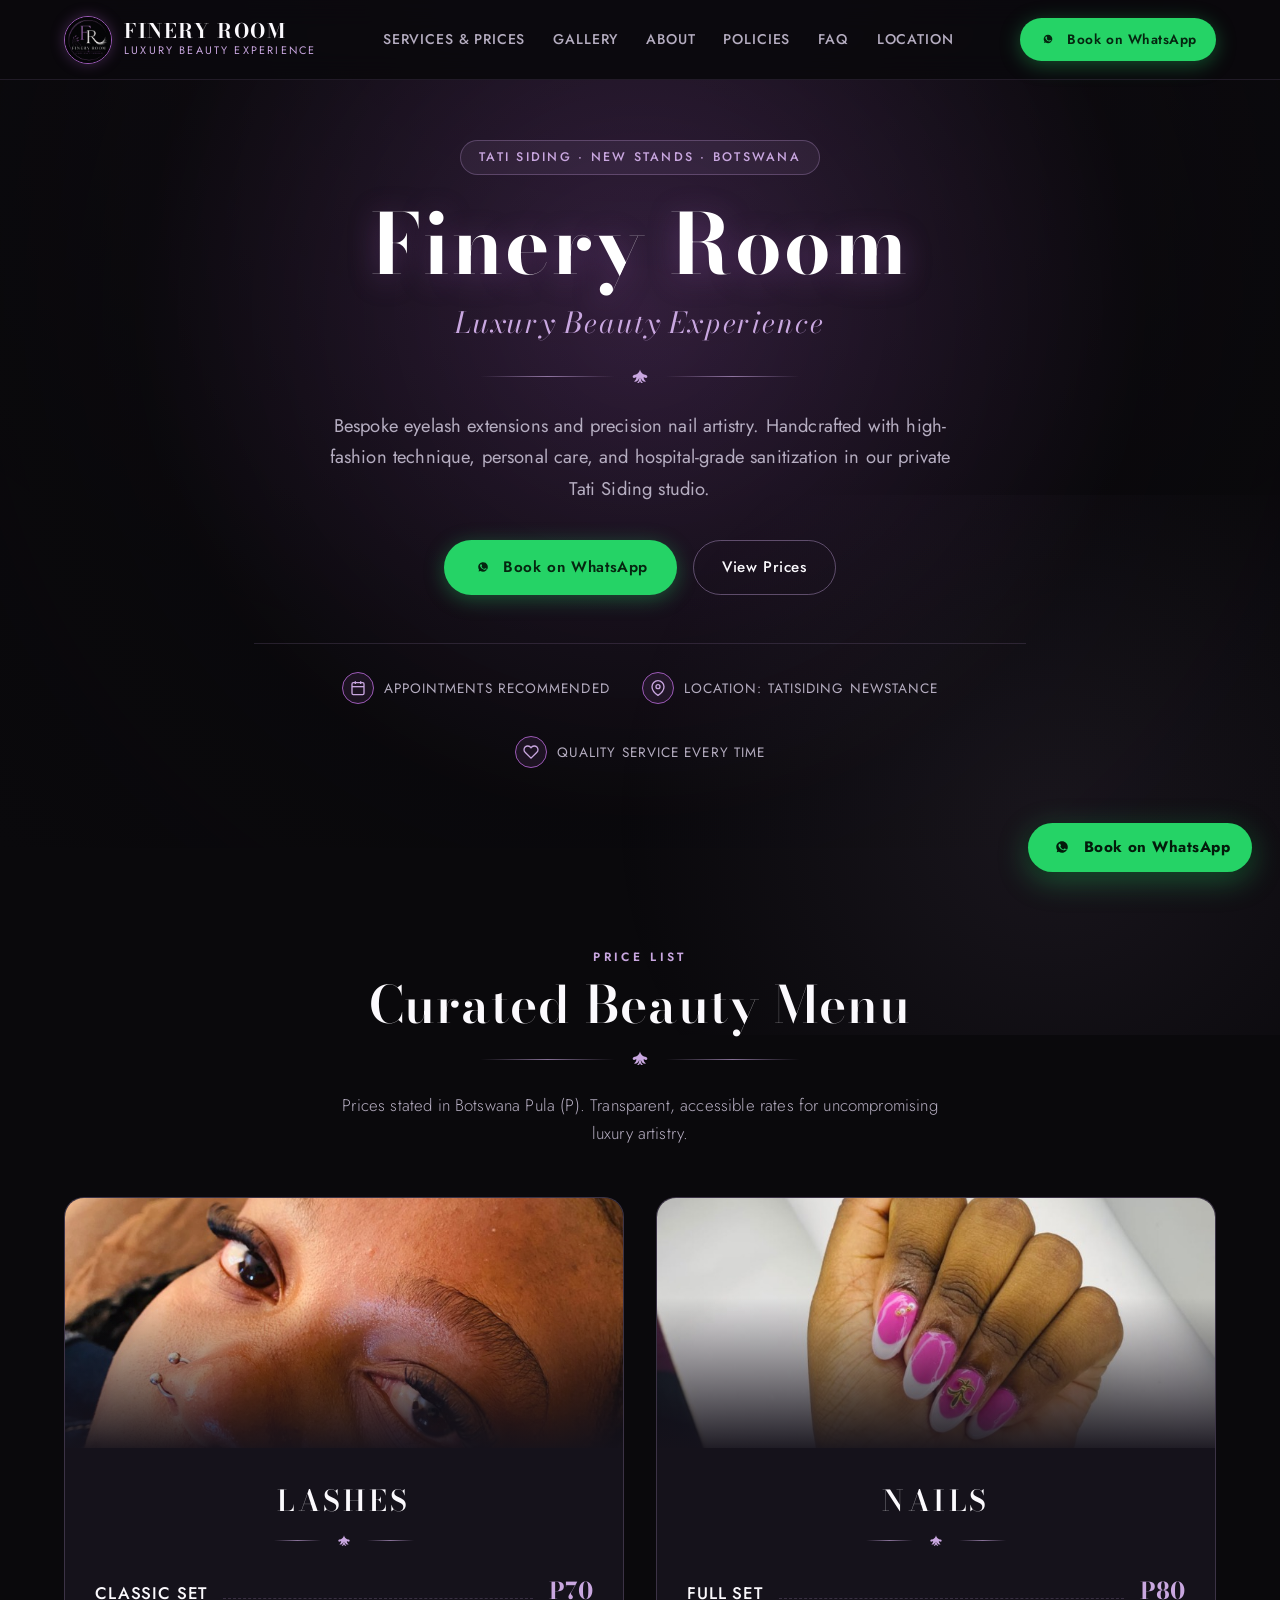
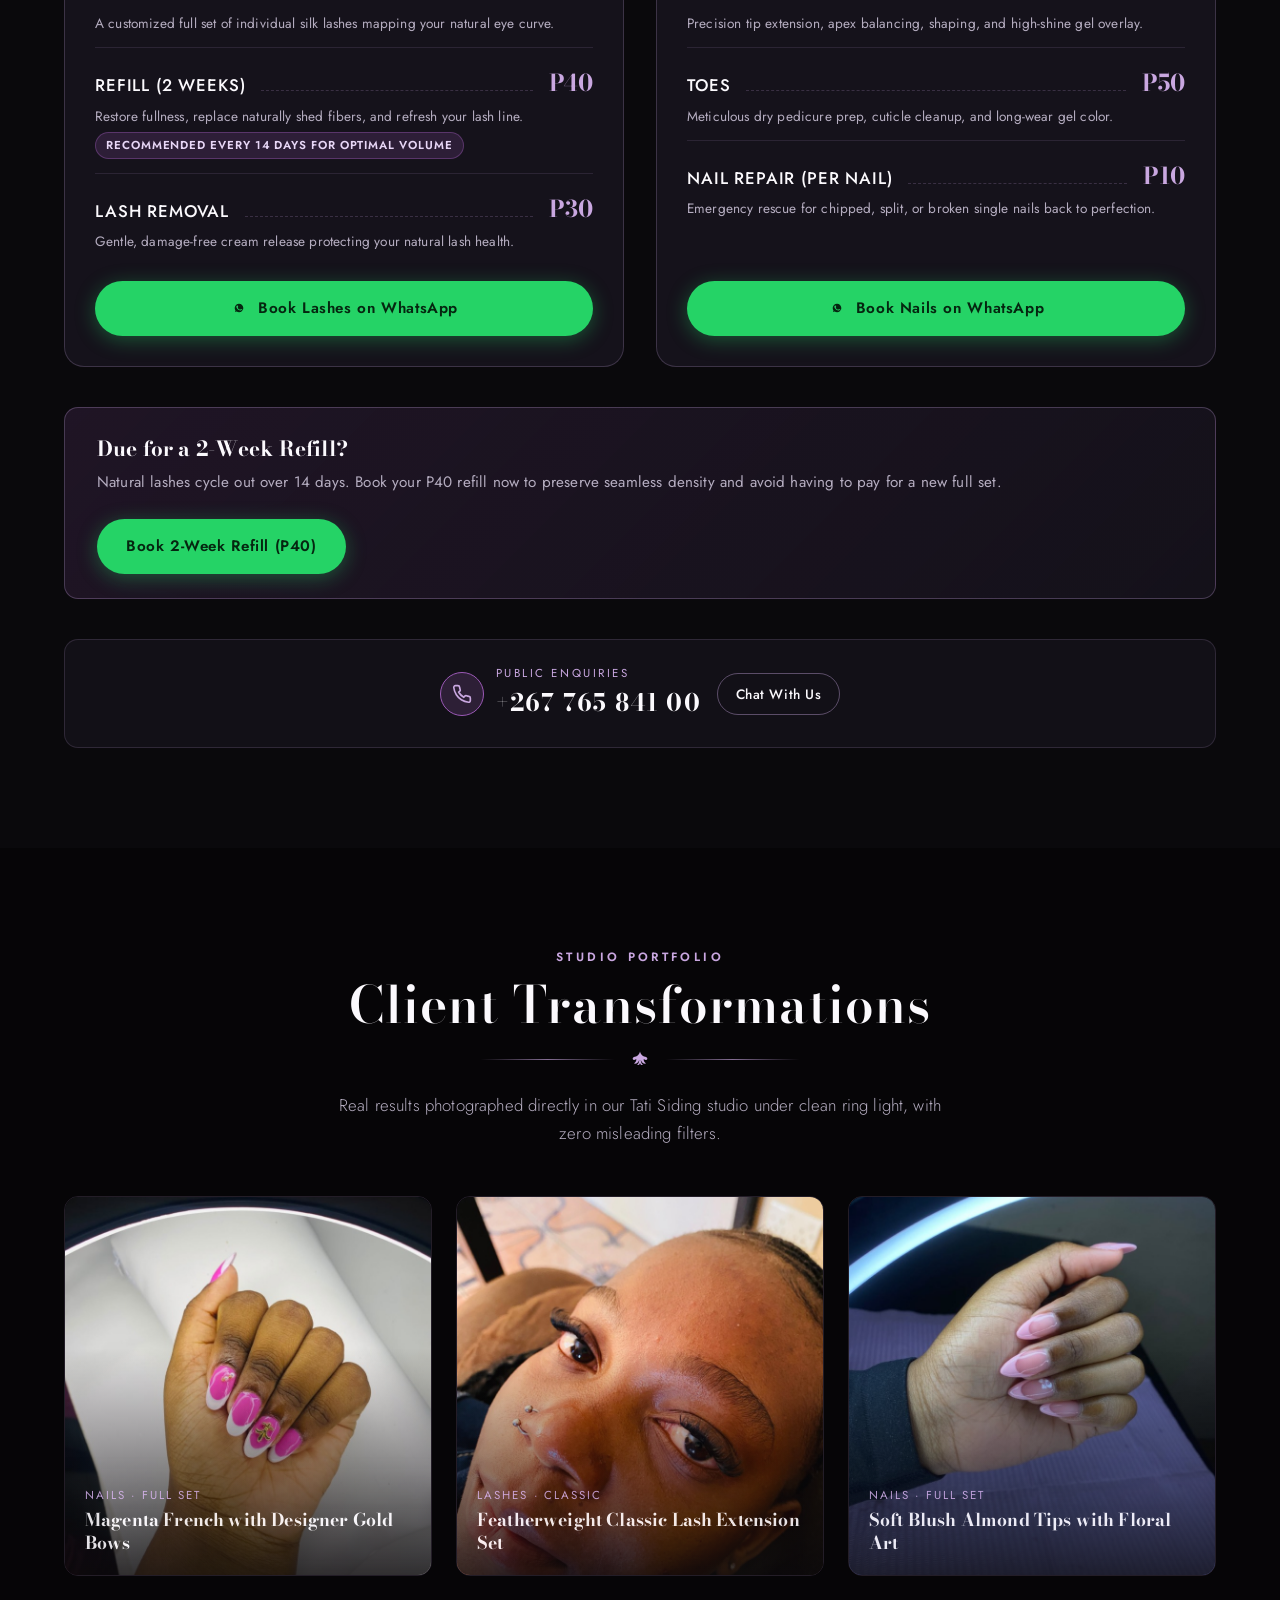
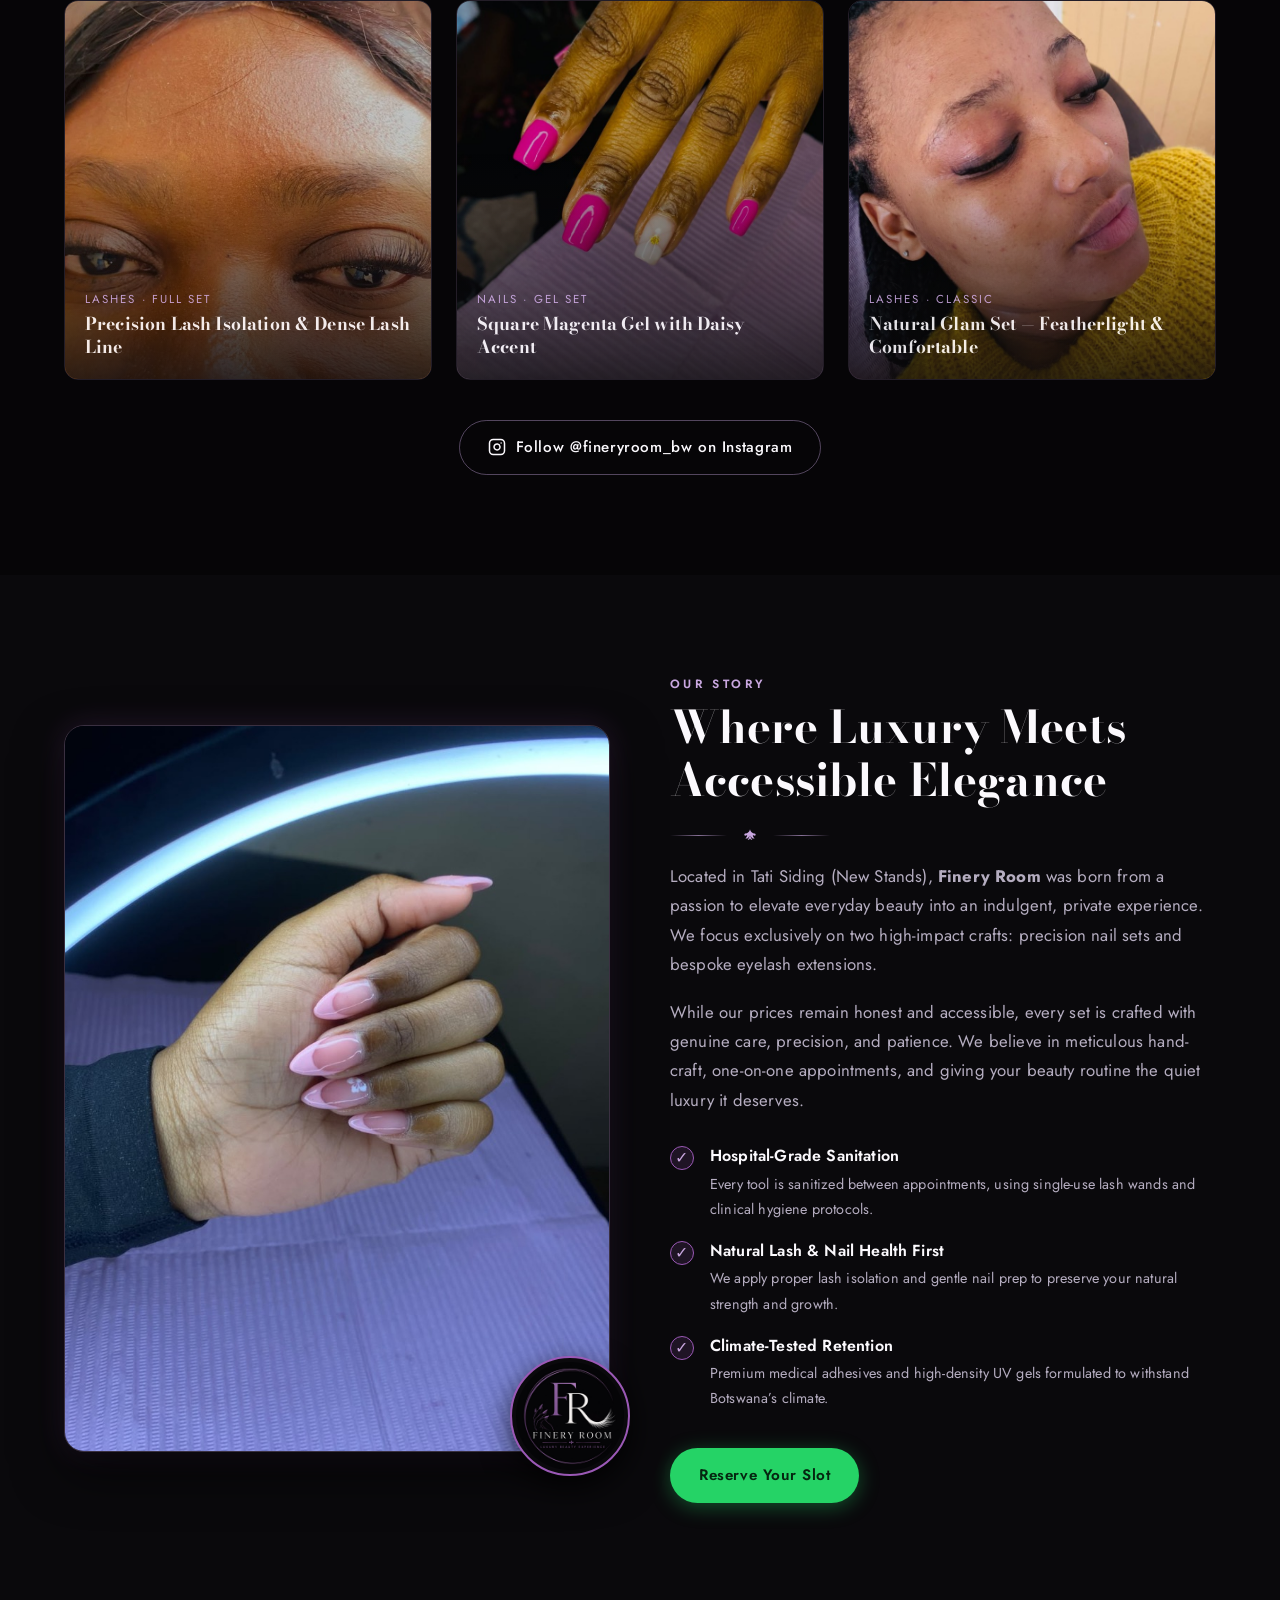
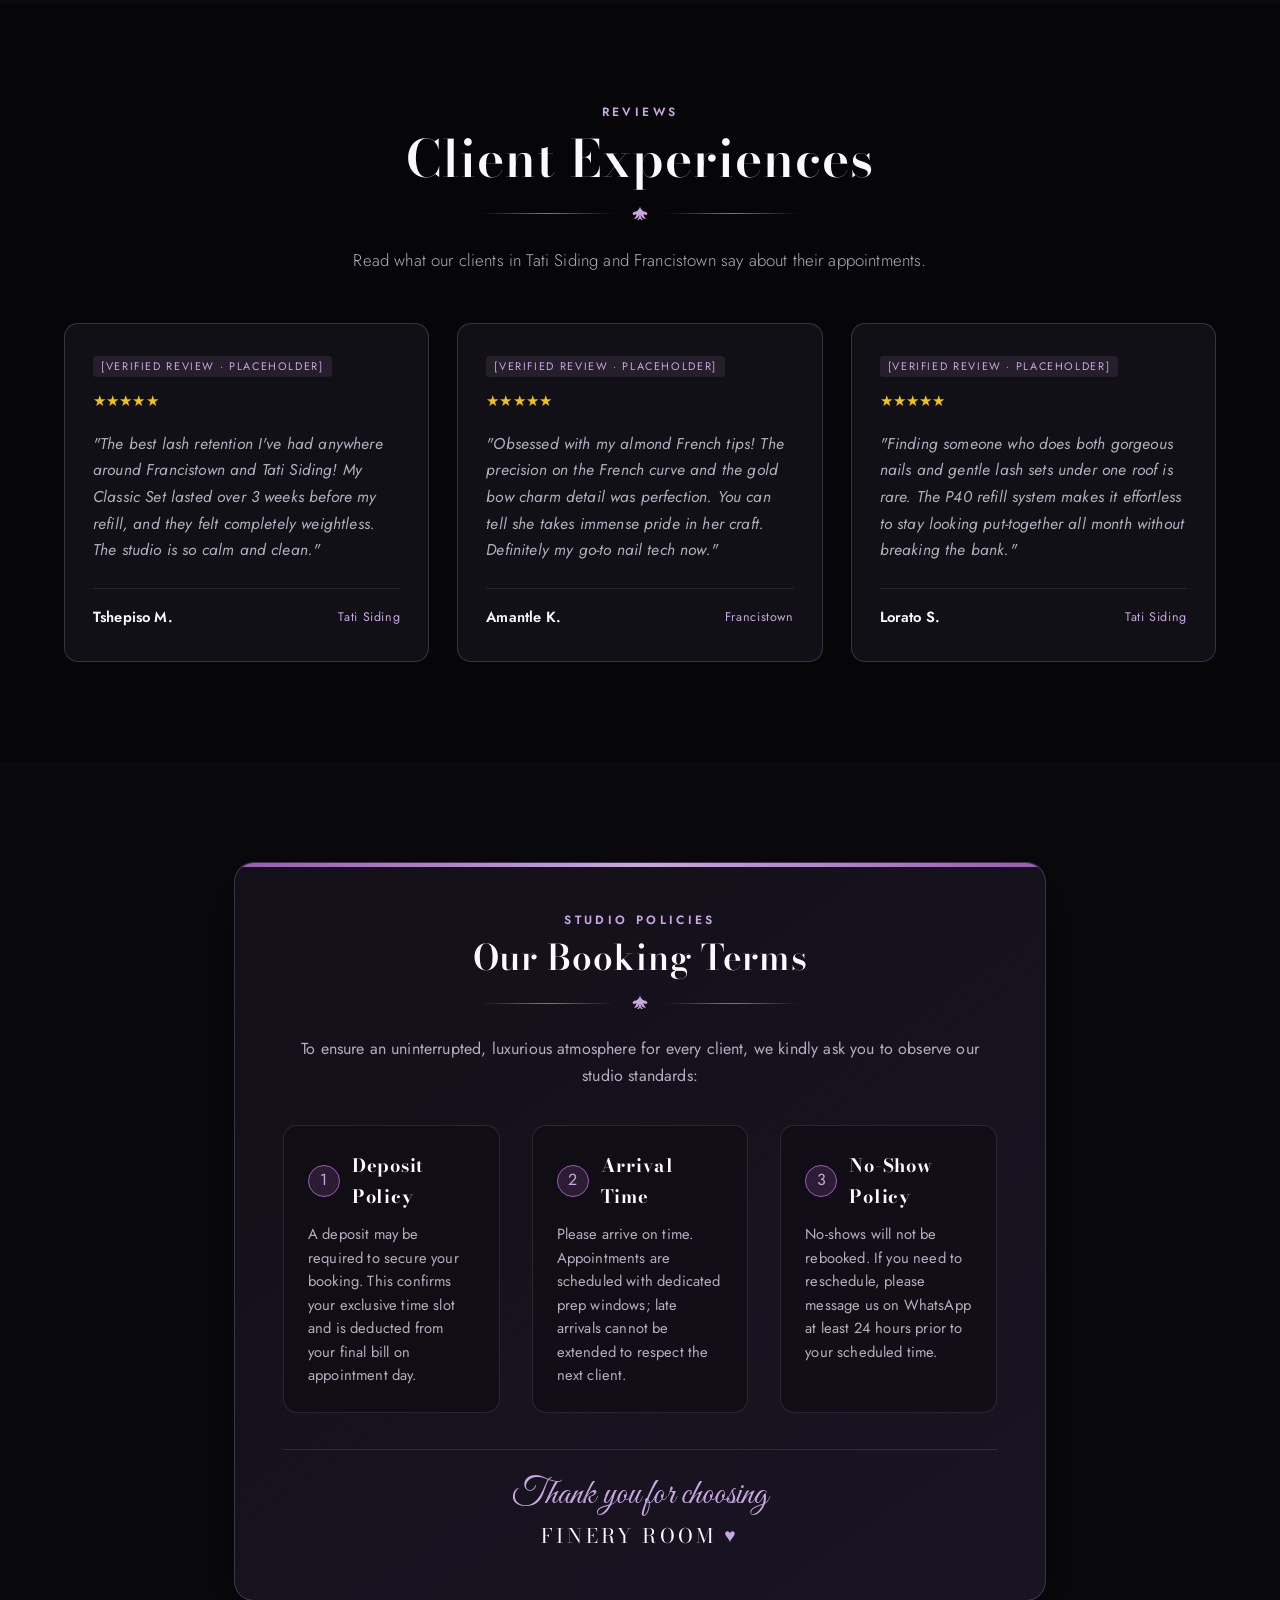
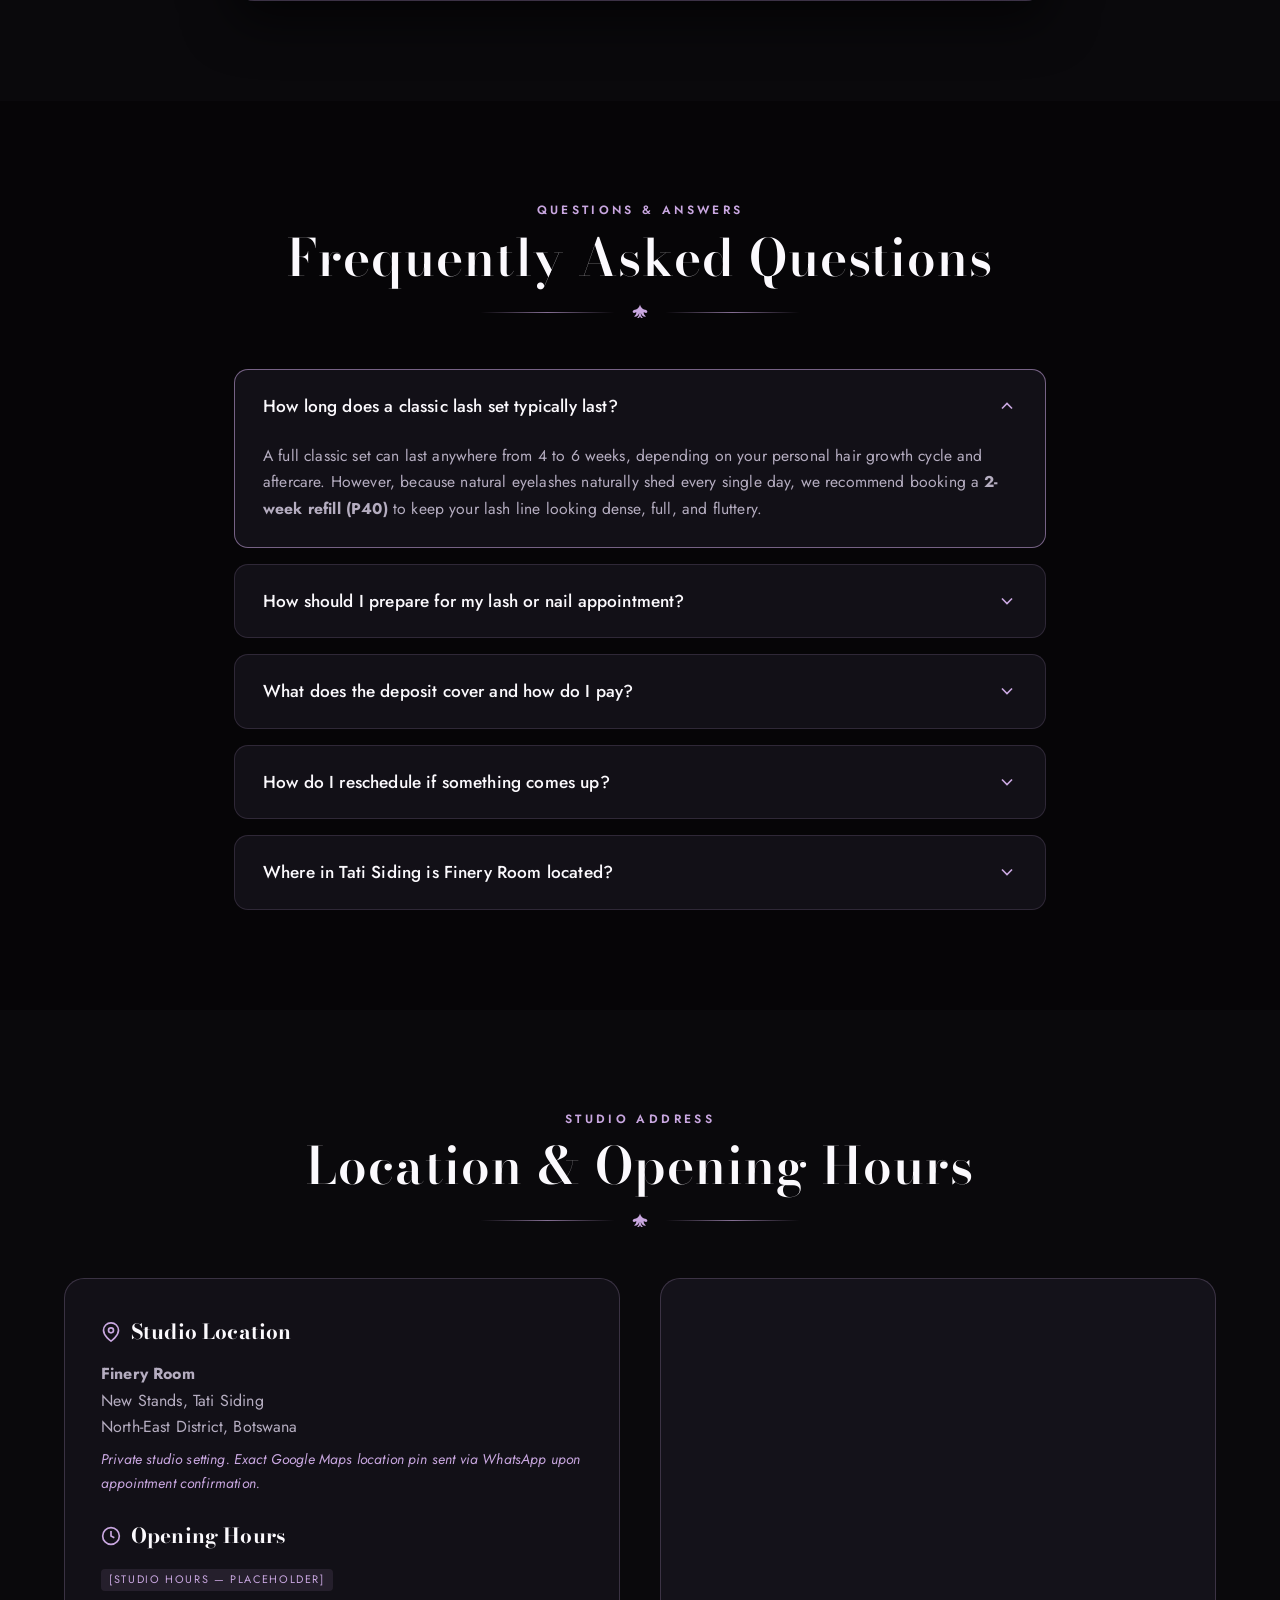
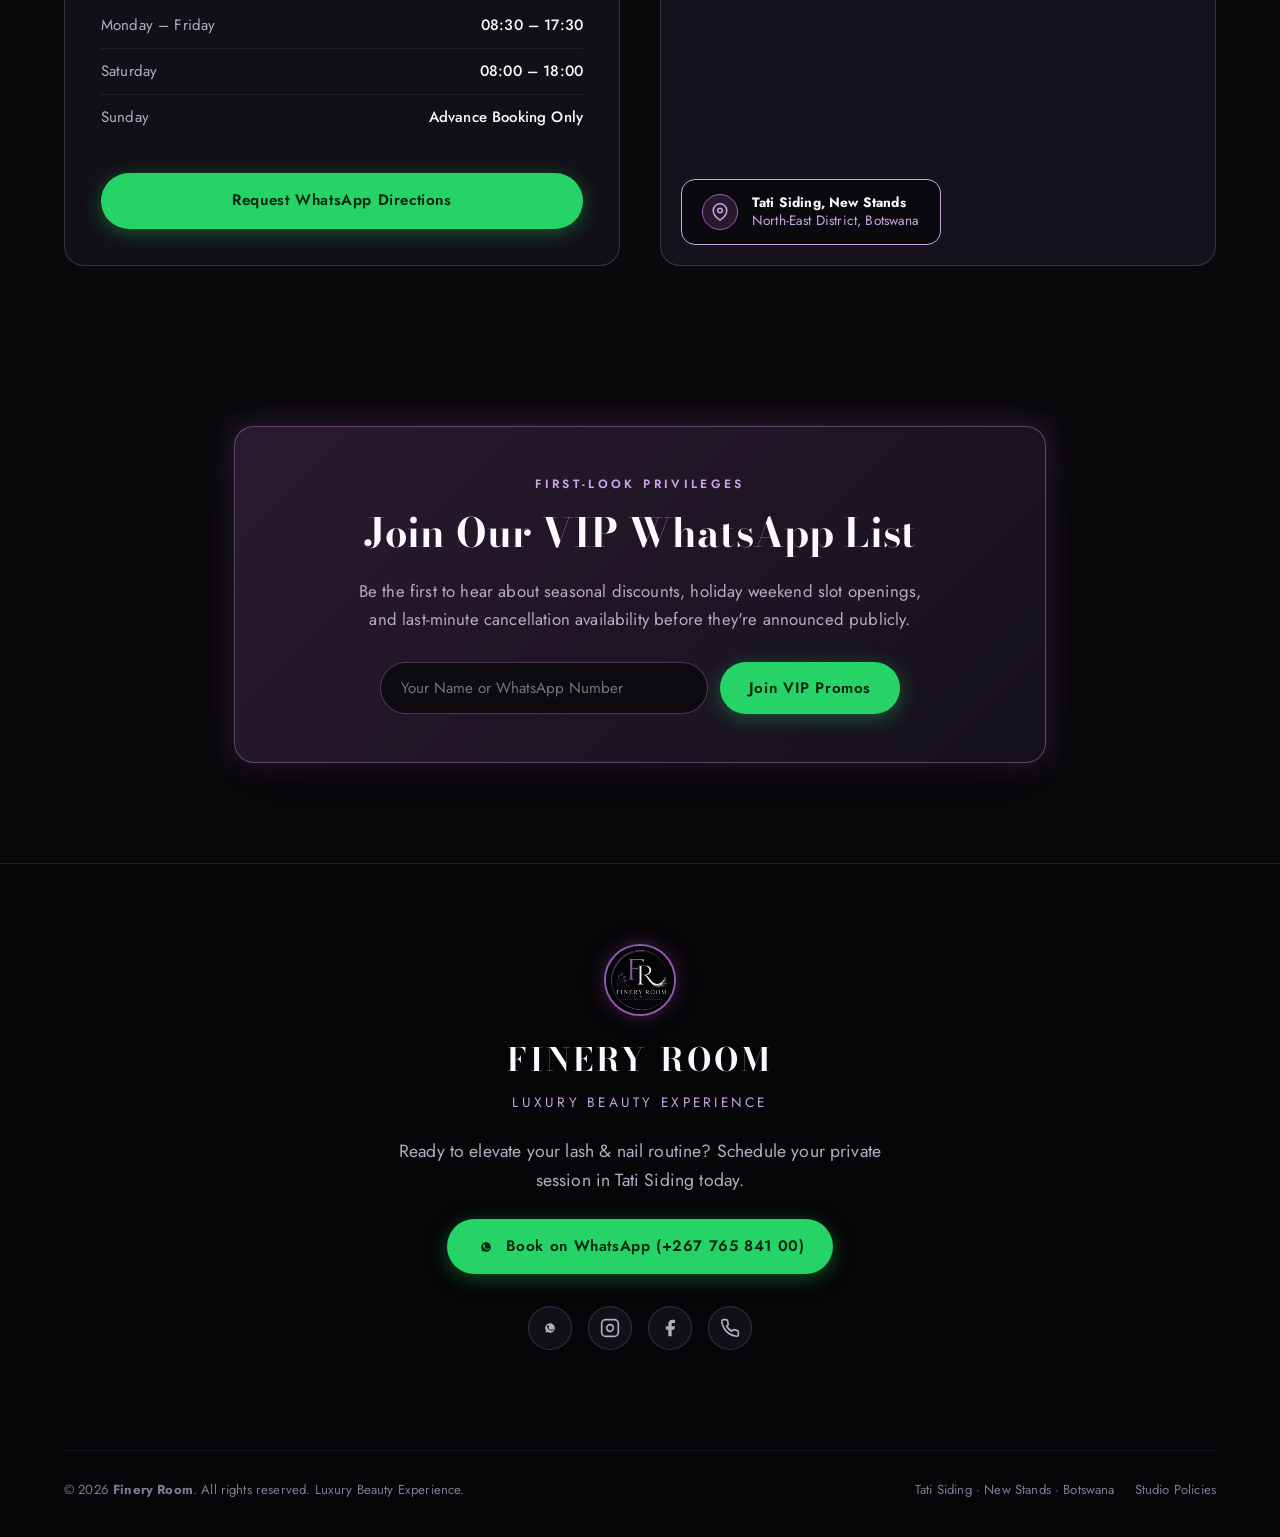
==== commit a5210a4c: "Refine copy: soften salon comparison and specify Google Maps location pin" ====
--- a/index.html
+++ b/index.html
@@ -566,7 +566,7 @@
               Located in Tati Siding (New Stands), <strong>Finery Room</strong> was born from a passion to elevate everyday beauty into an indulgent, private experience. We focus exclusively on two high-impact crafts: precision nail sets and bespoke eyelash extensions.
             </p>
             <p>
-              While our prices remain honest and transparent, our standards rival top international boutique salons. We believe in meticulous hand-craft, one-on-one appointments, and zero rush.
+              While our prices remain honest and accessible, every set is crafted with genuine care, precision, and patience. We believe in meticulous hand-craft, one-on-one appointments, and giving your beauty routine the quiet luxury it deserves.
             </p>
 
             <div class="about-values">
@@ -800,7 +800,7 @@
               </svg>
             </summary>
             <div class="faq-answer">
-              We are located in <strong>New Stands, Tati Siding, Botswana</strong>. Once your appointment deposit is received, we share a precise WhatsApp pin location and driving landmarks for hassle-free arrival.
+              We are located in <strong>New Stands, Tati Siding, Botswana</strong>. Once your appointment deposit is received, we share our Google Maps location pin directly on WhatsApp for easy arrival.
             </div>
           </details>
         </div>
@@ -838,7 +838,7 @@
                 North-East District, Botswana
               </p>
               <p style="font-size: 0.88rem; color: var(--color-lavender);">
-                <em>Private studio setting. Exact GPS coordinates and gate pin sent immediately upon appointment confirmation.</em>
+                <em>Private studio setting. Exact Google Maps location pin sent via WhatsApp upon appointment confirmation.</em>
               </p>
             </div>
 
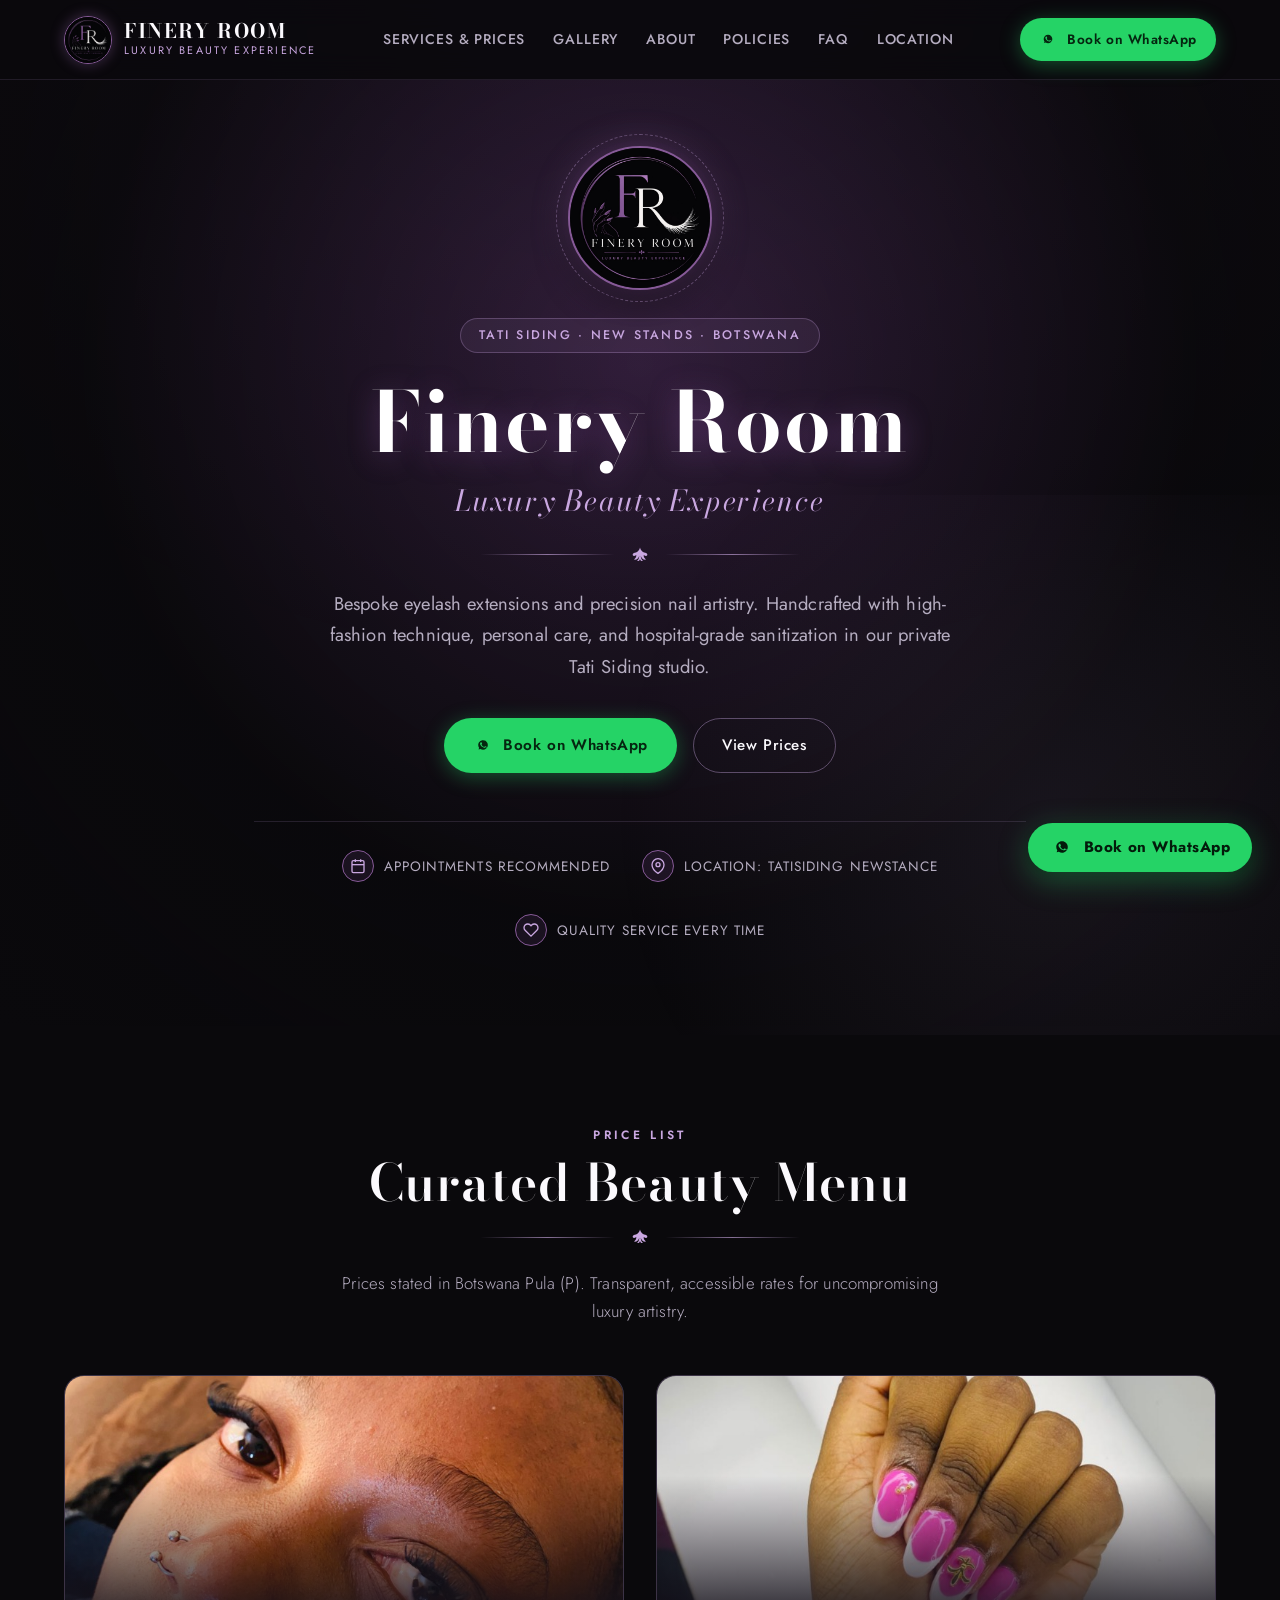
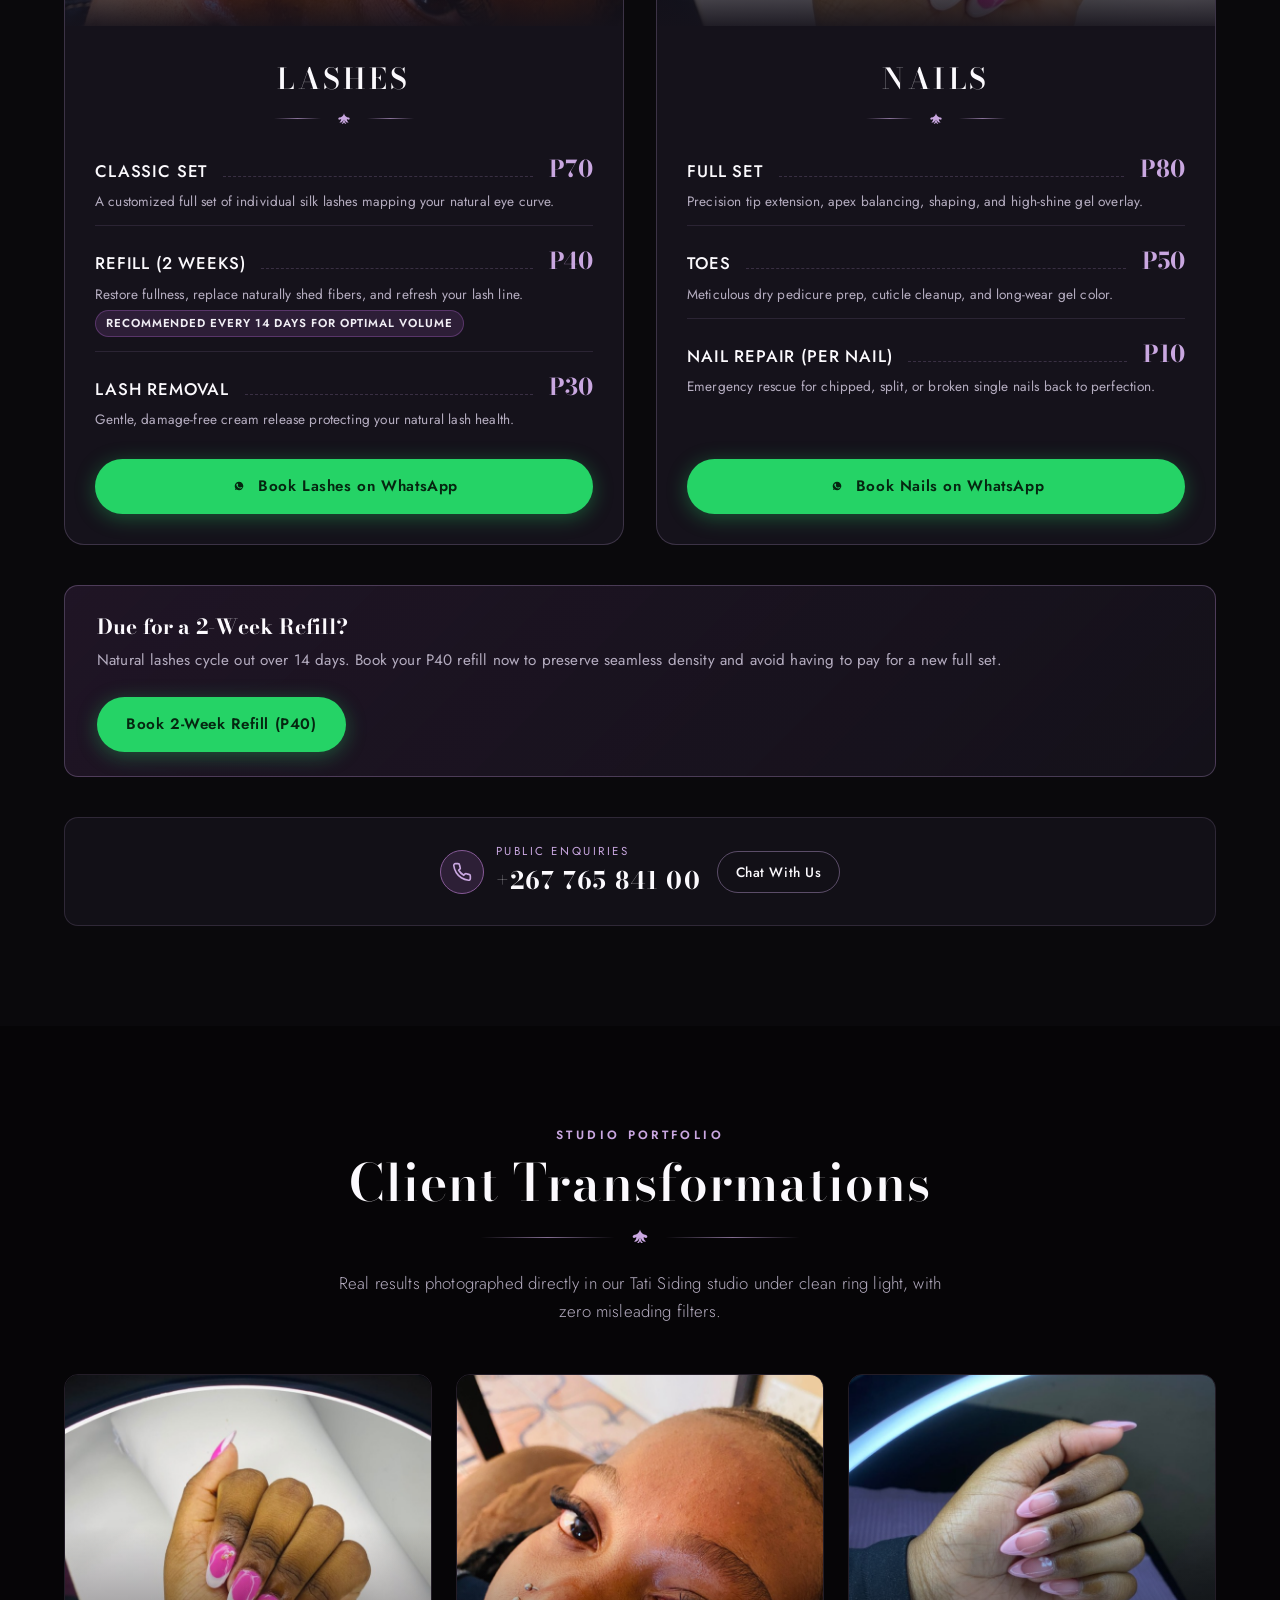
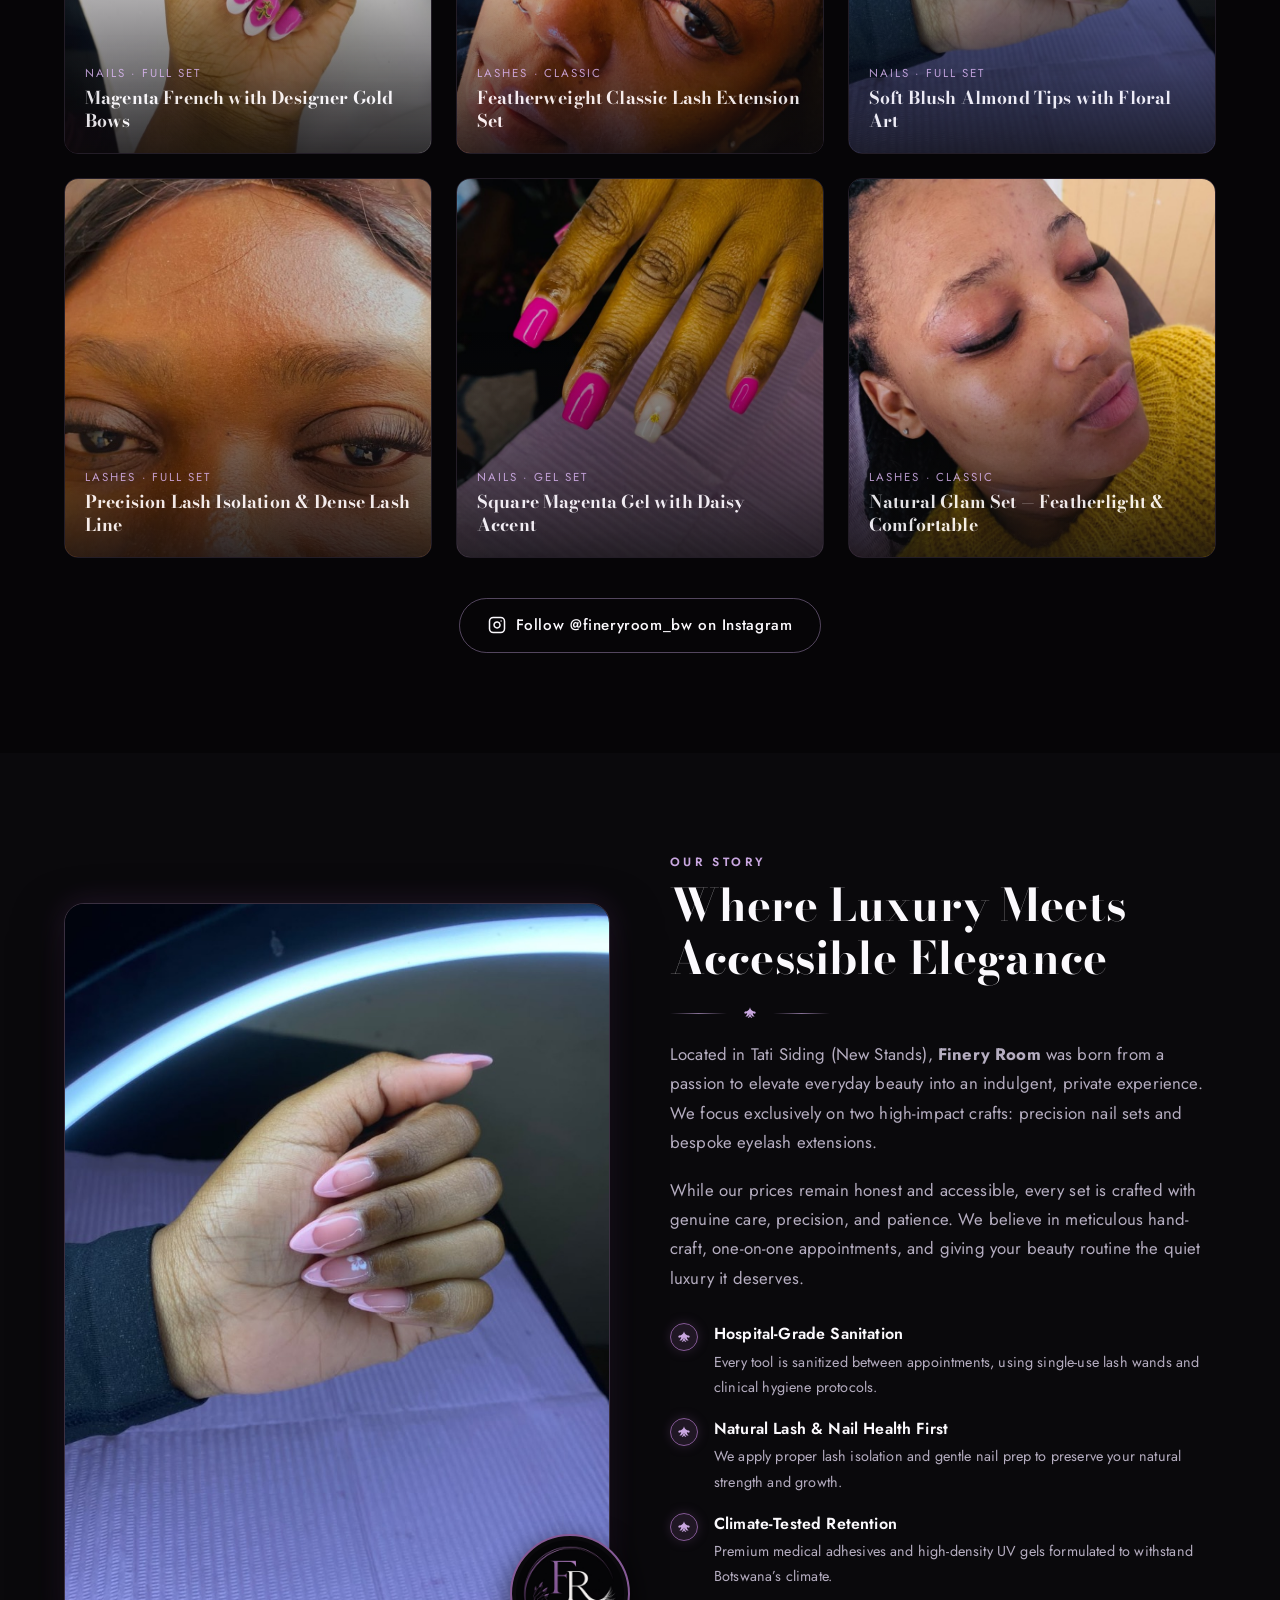
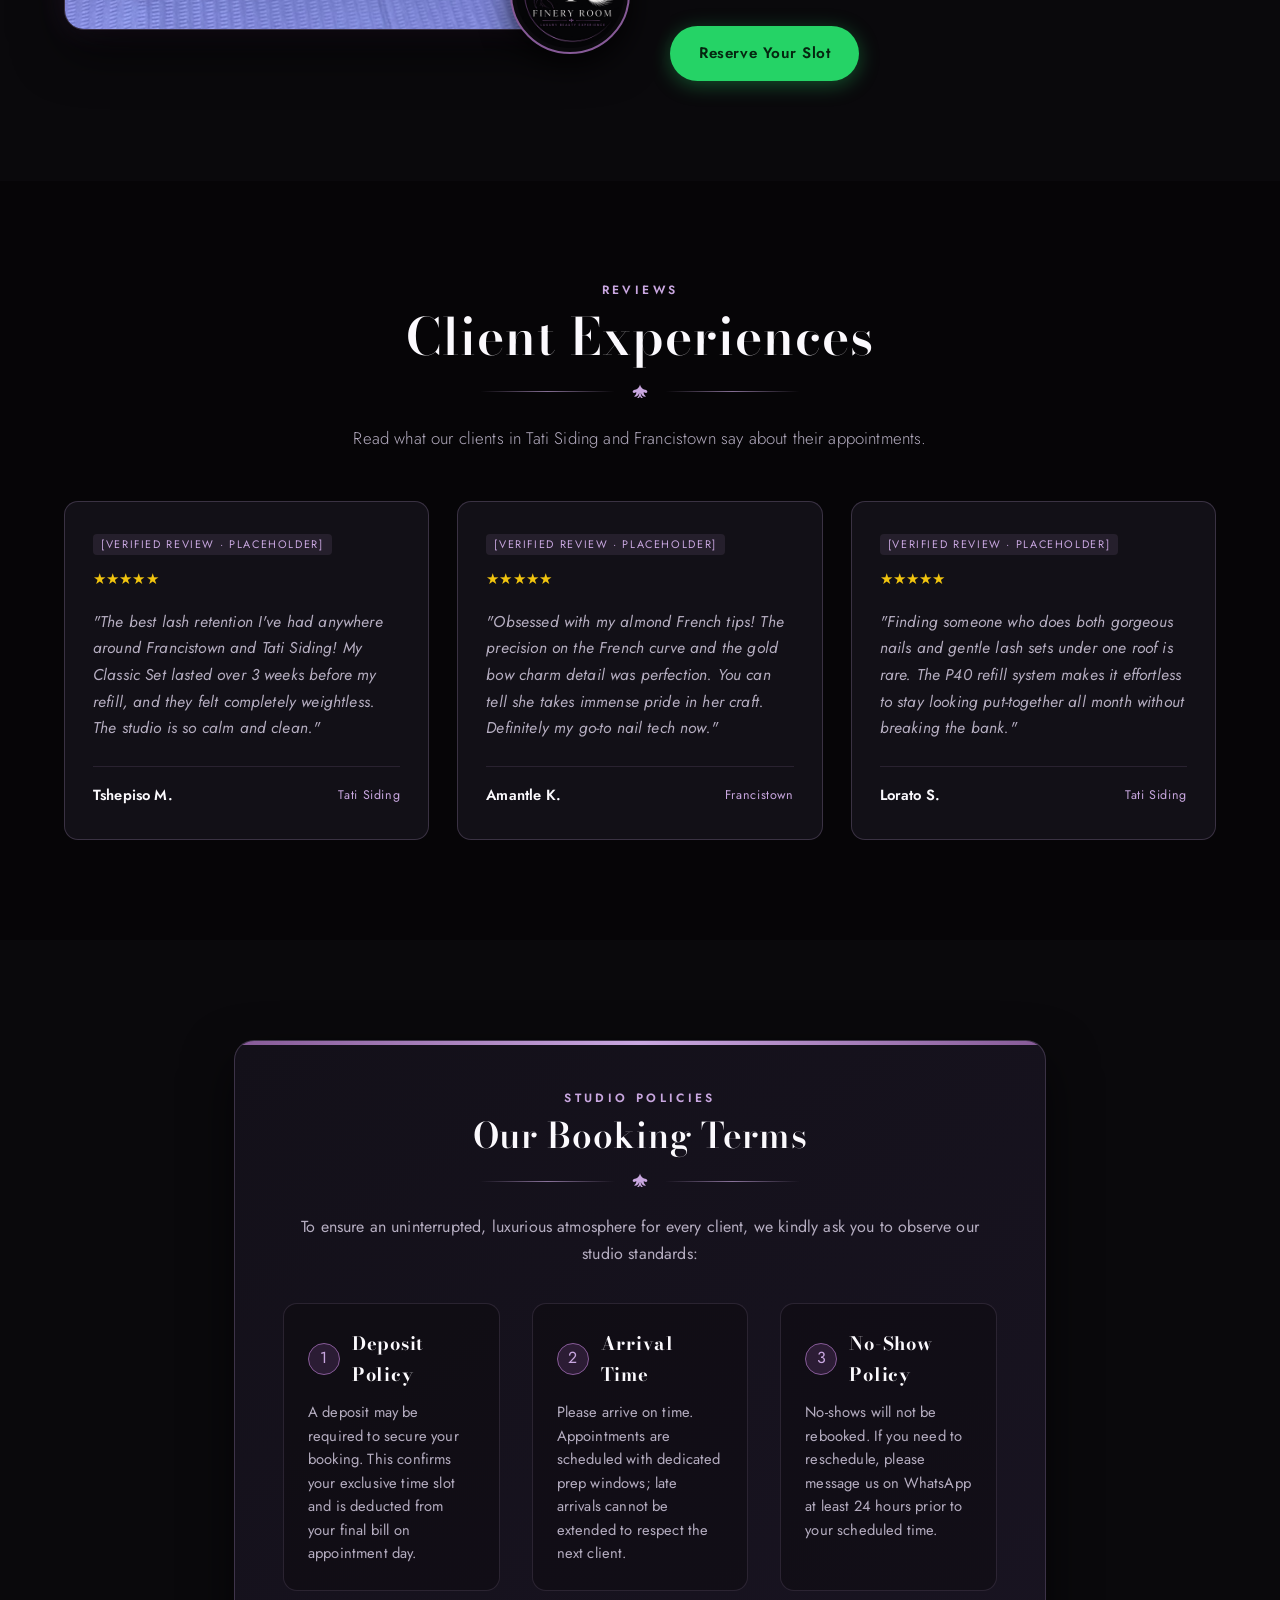
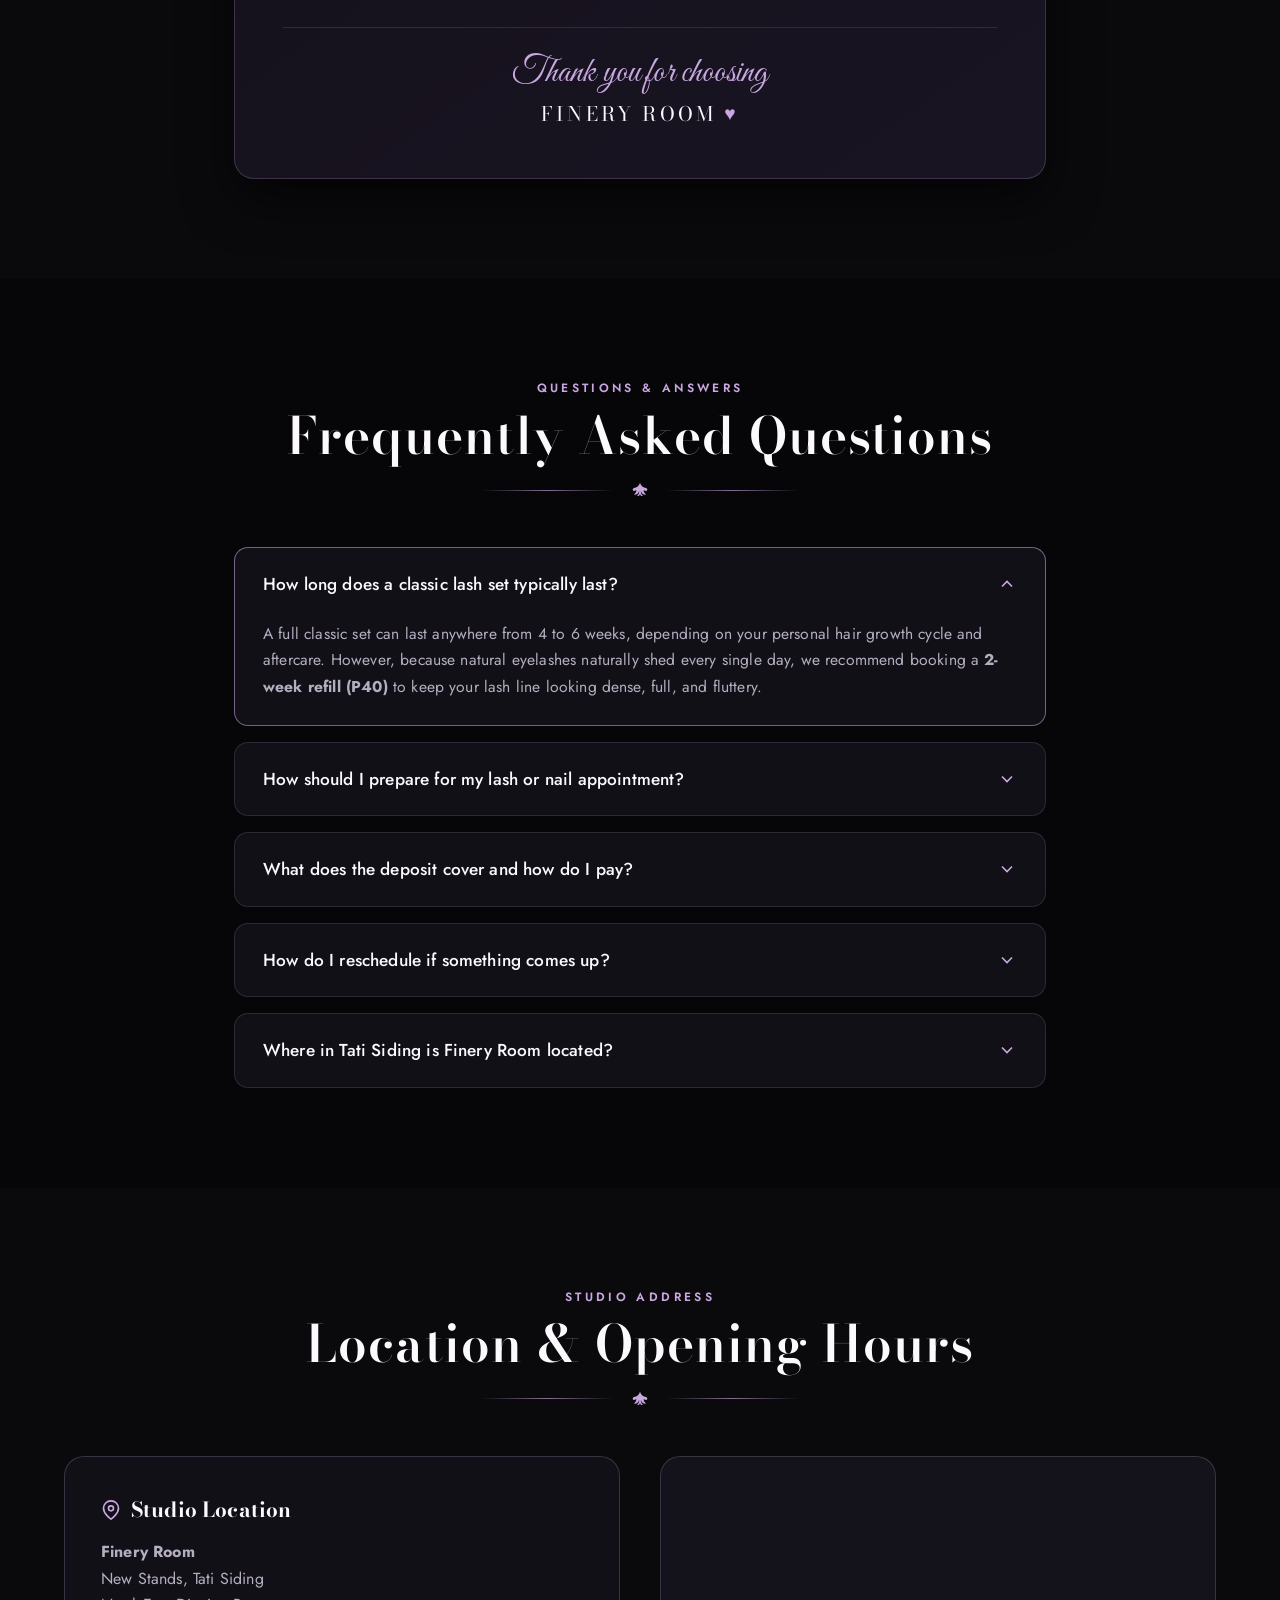
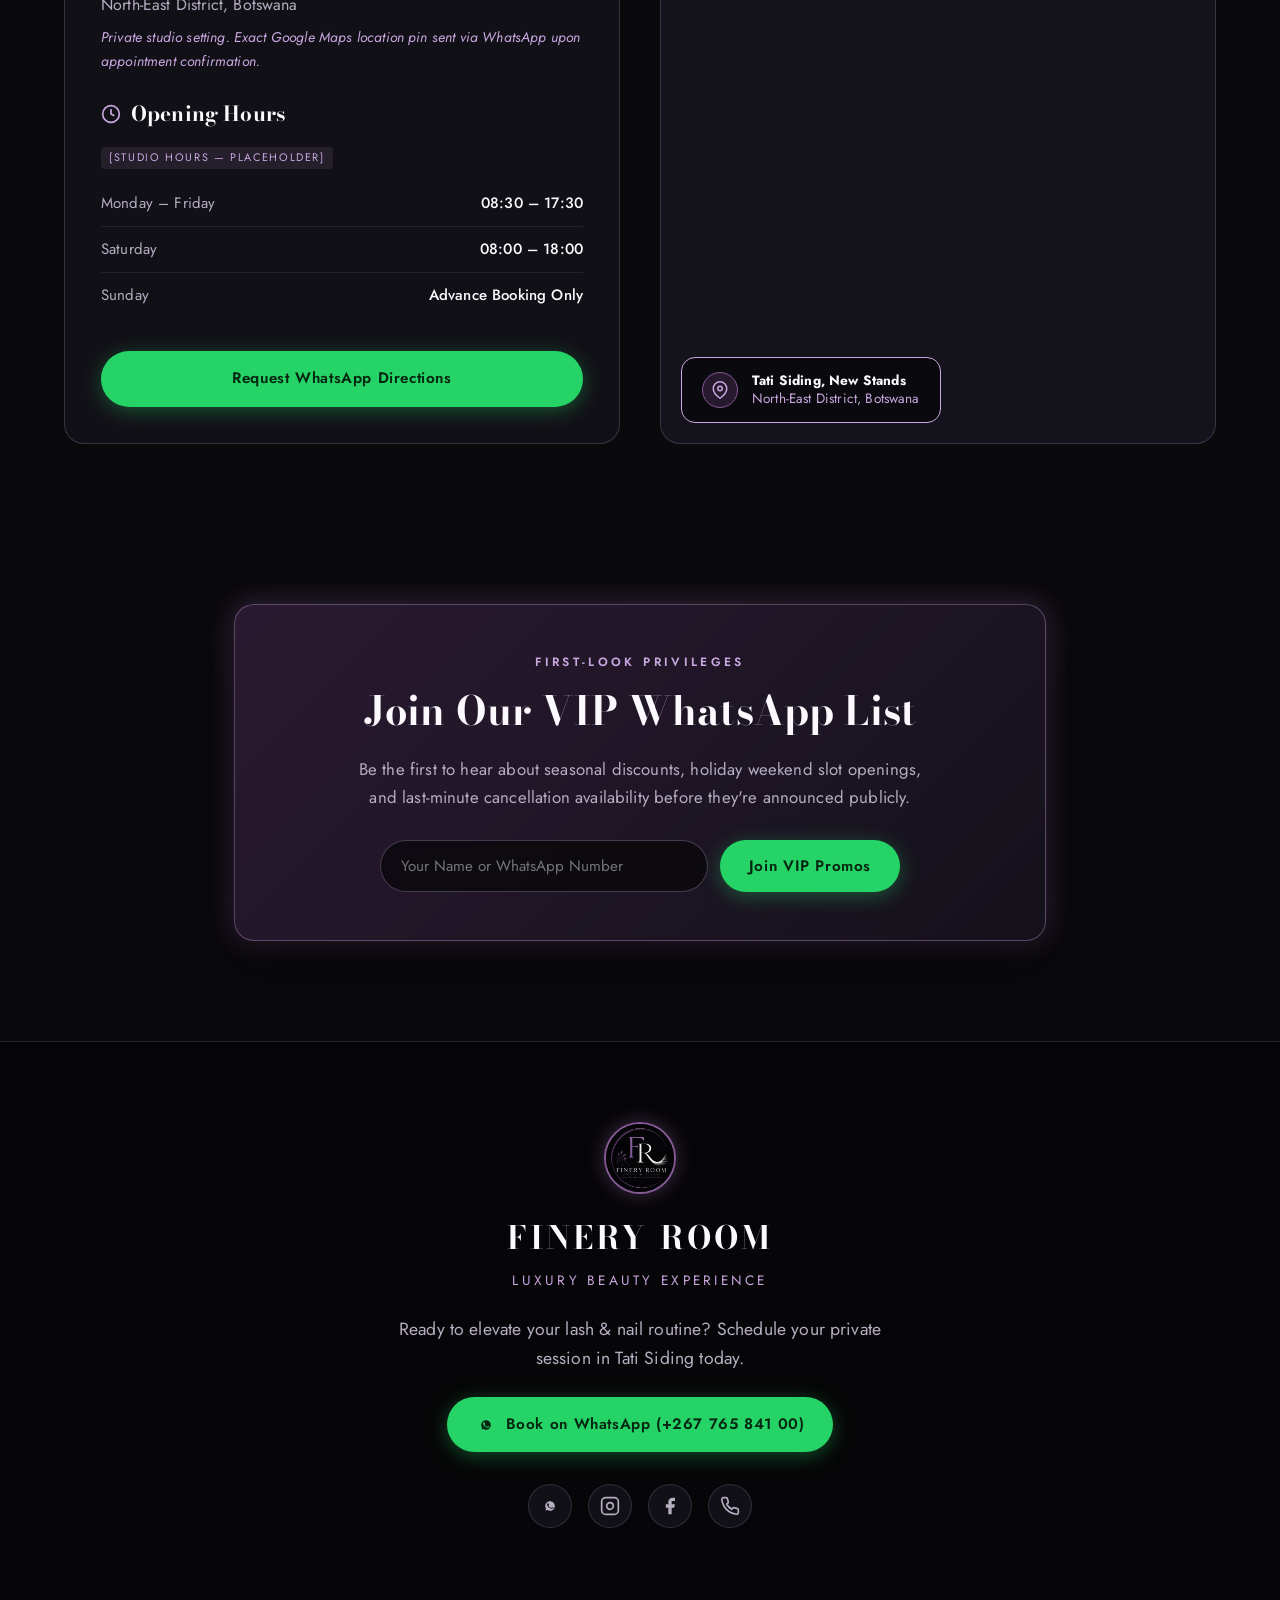
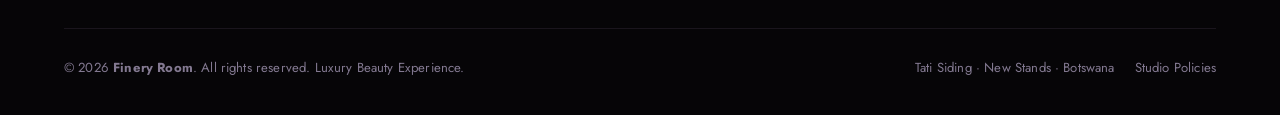
==== commit eaf751ea: "Use official circular brand logo across hero, header, footer and refine About motifs" ====
--- a/index.html
+++ b/index.html
@@ -214,6 +214,12 @@
          ======================================================================= -->
     <section class="hero-section" id="hero">
       <div class="container hero-content">
+        <div class="hero-logo-wrap">
+          <div class="hero-logo-halo">
+            <img src="assets/logo.jpg" alt="Finery Room — Luxury Beauty Experience circular emblem" class="hero-brand-logo" width="160" height="160">
+          </div>
+        </div>
+
         <div class="hero-badge-wrap">
           <span class="hero-badge">Tati Siding · New Stands · Botswana</span>
         </div>
@@ -571,7 +577,11 @@
 
             <div class="about-values">
               <div class="value-point">
-                <div class="value-point-bullet">✓</div>
+                <div class="value-point-bullet" aria-hidden="true">
+                  <svg viewBox="0 0 24 24" class="fleur-bullet-svg">
+                    <path d="M12 2C11.5 5 9.5 7 8 8C6 9.3 4 9 3 10C2 11 2 12.5 3 13C4 13.5 5.5 13 7 12C7.5 14 6 16.5 4 18C5.5 18.5 7.5 18 9 16.5C10 15.5 10.5 14.5 11 13C11 16 10 18.5 8 20C10 20.5 12 19 12 17C12 19 14 20.5 16 20C14 18.5 13 16 13 13C13.5 14.5 14 15.5 15 16.5C16.5 18 18.5 18.5 20 18C18 16.5 16.5 14 17 12C18.5 13 20 13.5 21 13C22 12.5 22 11 21 10C20 9 18 9.3 16 8C14.5 7 12.5 5 12 2Z"/>
+                  </svg>
+                </div>
                 <div class="value-point-text">
                   <h5>Hospital-Grade Sanitation</h5>
                   <p>Every tool is sanitized between appointments, using single-use lash wands and clinical hygiene protocols.</p>
@@ -579,7 +589,11 @@
               </div>
 
               <div class="value-point">
-                <div class="value-point-bullet">✓</div>
+                <div class="value-point-bullet" aria-hidden="true">
+                  <svg viewBox="0 0 24 24" class="fleur-bullet-svg">
+                    <path d="M12 2C11.5 5 9.5 7 8 8C6 9.3 4 9 3 10C2 11 2 12.5 3 13C4 13.5 5.5 13 7 12C7.5 14 6 16.5 4 18C5.5 18.5 7.5 18 9 16.5C10 15.5 10.5 14.5 11 13C11 16 10 18.5 8 20C10 20.5 12 19 12 17C12 19 14 20.5 16 20C14 18.5 13 16 13 13C13.5 14.5 14 15.5 15 16.5C16.5 18 18.5 18.5 20 18C18 16.5 16.5 14 17 12C18.5 13 20 13.5 21 13C22 12.5 22 11 21 10C20 9 18 9.3 16 8C14.5 7 12.5 5 12 2Z"/>
+                  </svg>
+                </div>
                 <div class="value-point-text">
                   <h5>Natural Lash & Nail Health First</h5>
                   <p>We apply proper lash isolation and gentle nail prep to preserve your natural strength and growth.</p>
@@ -587,7 +601,11 @@
               </div>
 
               <div class="value-point">
-                <div class="value-point-bullet">✓</div>
+                <div class="value-point-bullet" aria-hidden="true">
+                  <svg viewBox="0 0 24 24" class="fleur-bullet-svg">
+                    <path d="M12 2C11.5 5 9.5 7 8 8C6 9.3 4 9 3 10C2 11 2 12.5 3 13C4 13.5 5.5 13 7 12C7.5 14 6 16.5 4 18C5.5 18.5 7.5 18 9 16.5C10 15.5 10.5 14.5 11 13C11 16 10 18.5 8 20C10 20.5 12 19 12 17C12 19 14 20.5 16 20C14 18.5 13 16 13 13C13.5 14.5 14 15.5 15 16.5C16.5 18 18.5 18.5 20 18C18 16.5 16.5 14 17 12C18.5 13 20 13.5 21 13C22 12.5 22 11 21 10C20 9 18 9.3 16 8C14.5 7 12.5 5 12 2Z"/>
+                  </svg>
+                </div>
                 <div class="value-point-text">
                   <h5>Climate-Tested Retention</h5>
                   <p>Premium medical adhesives and high-density UV gels formulated to withstand Botswana’s climate.</p>
--- a/style.css
+++ b/style.css
@@ -17,13 +17,13 @@
   --color-surface-card-border: rgba(201, 167, 224, 0.22);
   --color-surface-card-border-hover: rgba(201, 167, 224, 0.55);
 
-  /* Purples & Lavenders sampled from the original FR Monogram */
-  --color-amethyst: #9B59B6;
-  --color-amethyst-deep: #7D3C98;
-  --color-amethyst-glow: rgba(155, 89, 182, 0.35);
-  --color-lavender: #C9A7E0;
-  --color-lavender-light: #E8D7F7;
-  --color-lavender-subtle: rgba(201, 167, 224, 0.12);
+  /* Purples & Lavenders sampled exactly from the official FR Monogram */
+  --color-amethyst: #865a97;
+  --color-amethyst-deep: #542d64;
+  --color-amethyst-glow: rgba(134, 90, 151, 0.45);
+  --color-lavender: #c9a7e0;
+  --color-lavender-light: #f1eff5;
+  --color-lavender-subtle: rgba(201, 167, 224, 0.15);
 
   /* High-Contrast Editorial Typography */
   --color-text-primary: #FBF9FD;
@@ -452,6 +452,52 @@
   margin: 0 auto;
 }
 
+/* Official Circular Brand Logo Emblem */
+.hero-logo-wrap {
+  display: flex;
+  justify-content: center;
+  align-items: center;
+  margin-bottom: 22px;
+}
+
+.hero-logo-halo {
+  position: relative;
+  display: inline-flex;
+  padding: 6px;
+  border-radius: 50%;
+  background: radial-gradient(circle, rgba(134, 90, 151, 0.28) 0%, rgba(84, 45, 100, 0.12) 60%, transparent 80%);
+}
+
+.hero-logo-halo::before {
+  content: '';
+  position: absolute;
+  inset: -6px;
+  border-radius: 50%;
+  border: 1px dashed rgba(201, 167, 224, 0.35);
+  animation: rotateRing 40s linear infinite;
+  pointer-events: none;
+}
+
+@keyframes rotateRing {
+  from { transform: rotate(0deg); }
+  to { transform: rotate(360deg); }
+}
+
+.hero-brand-logo {
+  width: 144px;
+  height: 144px;
+  border-radius: 50%;
+  border: 2px solid var(--color-amethyst);
+  box-shadow: 0 0 35px var(--color-amethyst-glow), 0 12px 32px rgba(0, 0, 0, 0.75);
+  object-fit: cover;
+  transition: transform var(--transition-normal), box-shadow var(--transition-normal);
+}
+
+.hero-brand-logo:hover {
+  transform: scale(1.04);
+  box-shadow: 0 0 45px rgba(134, 90, 151, 0.75), 0 16px 40px rgba(0, 0, 0, 0.9);
+}
+
 .hero-badge-wrap {
   margin-bottom: 24px;
   display: inline-block;
@@ -934,17 +980,24 @@
 }
 
 .value-point-bullet {
-  width: 24px;
-  height: 24px;
+  width: 28px;
+  height: 28px;
   border-radius: 50%;
-  background: rgba(155, 89, 182, 0.15);
+  background: rgba(134, 90, 151, 0.18);
   border: 1px solid var(--color-amethyst);
   display: flex;
   align-items: center;
   justify-content: center;
   color: var(--color-lavender);
+  box-shadow: 0 0 12px rgba(134, 90, 151, 0.25);
   flex-shrink: 0;
-  margin-top: 3px;
+  margin-top: 2px;
+}
+
+.fleur-bullet-svg {
+  width: 14px;
+  height: 14px;
+  fill: currentColor;
 }
 
 .value-point-text h5 {
@@ -1599,6 +1652,11 @@
     min-height: auto;
   }
 
+  .hero-brand-logo {
+    width: 118px;
+    height: 118px;
+  }
+
   .hero-pillars {
     gap: 18px;
     flex-direction: column;
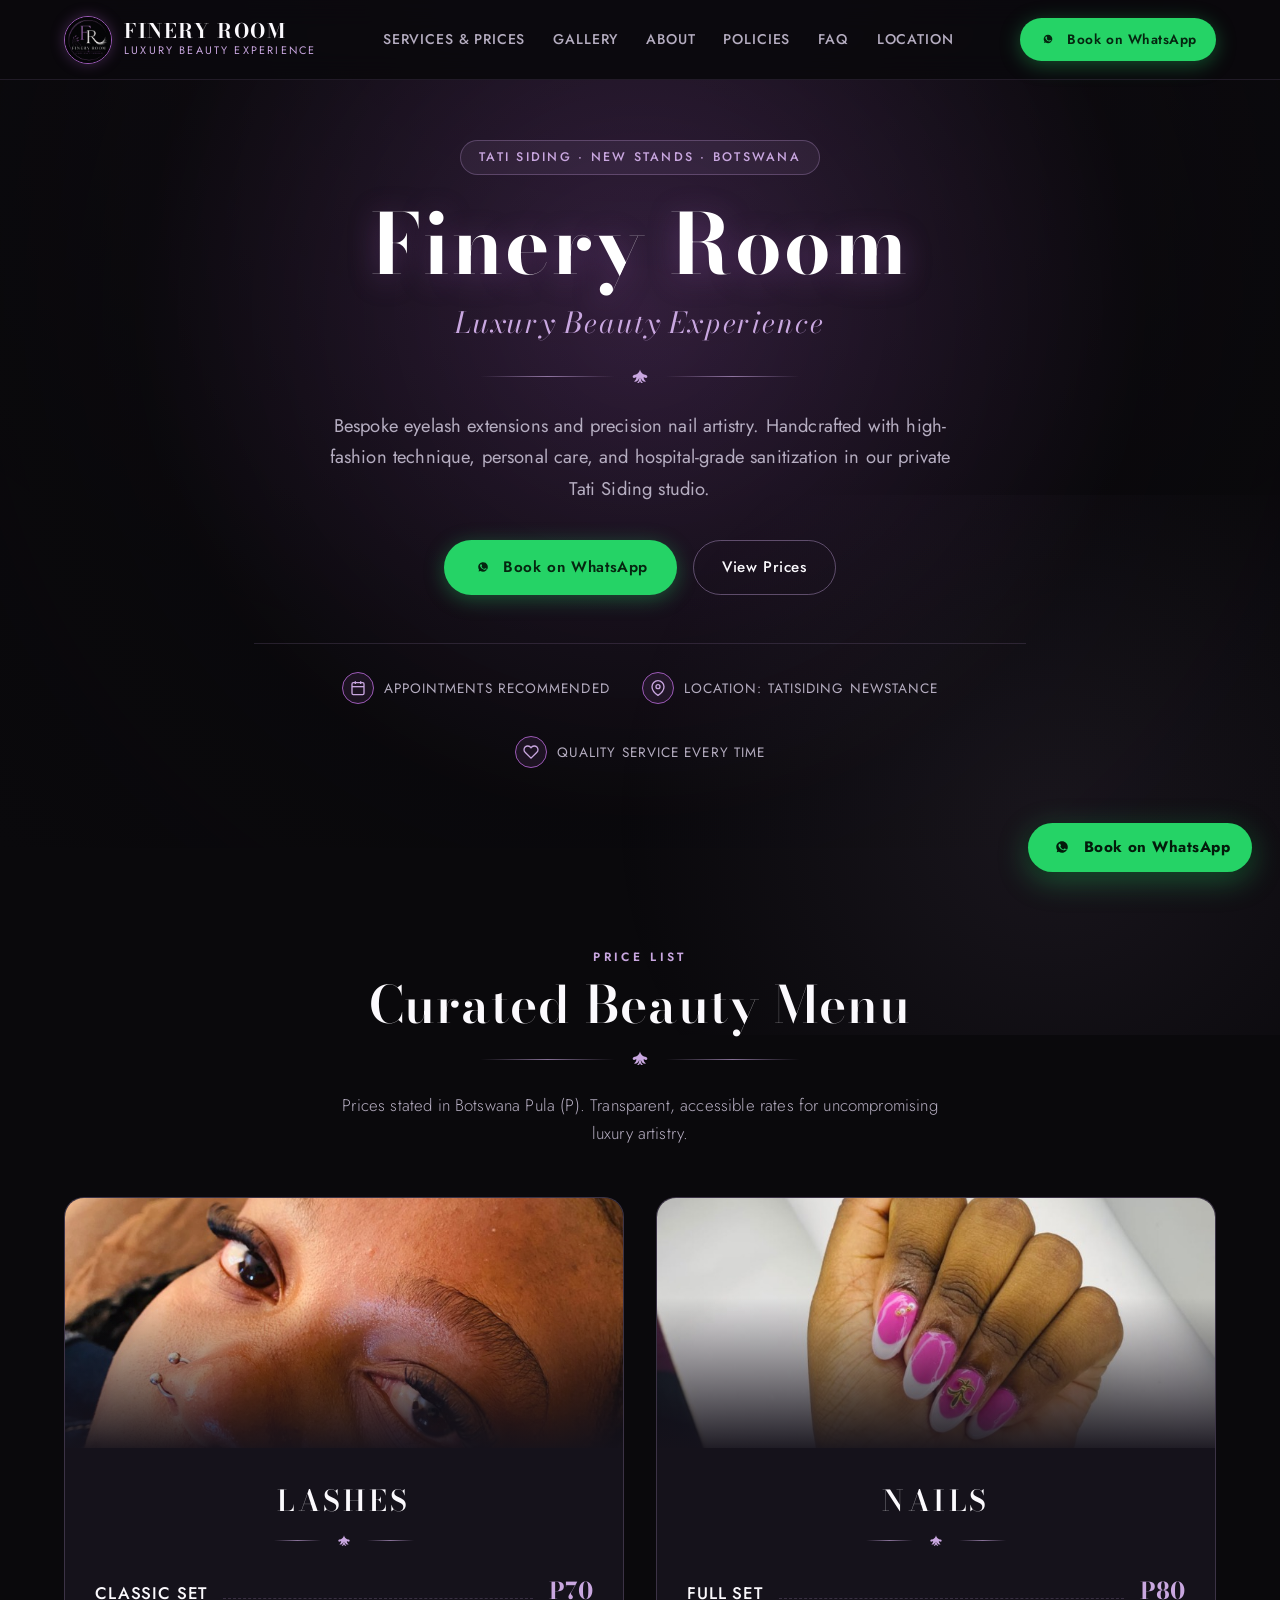
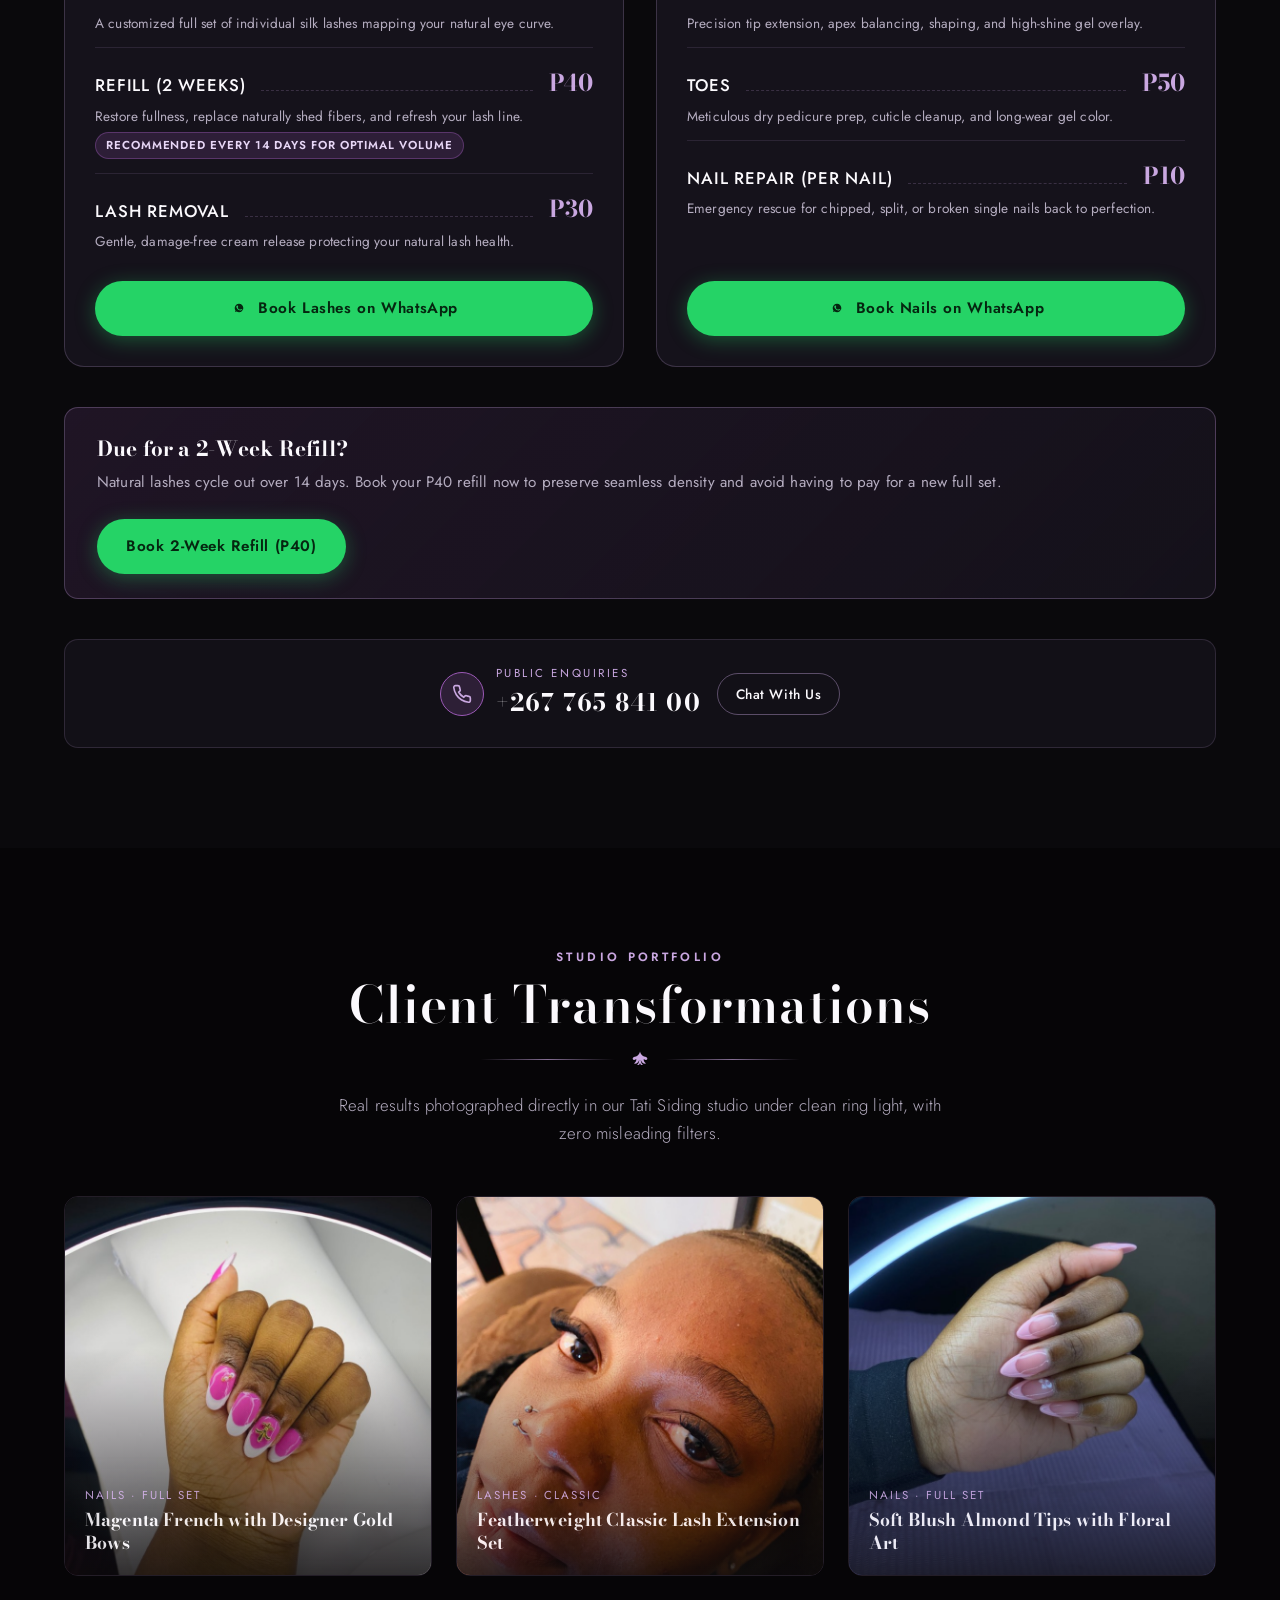
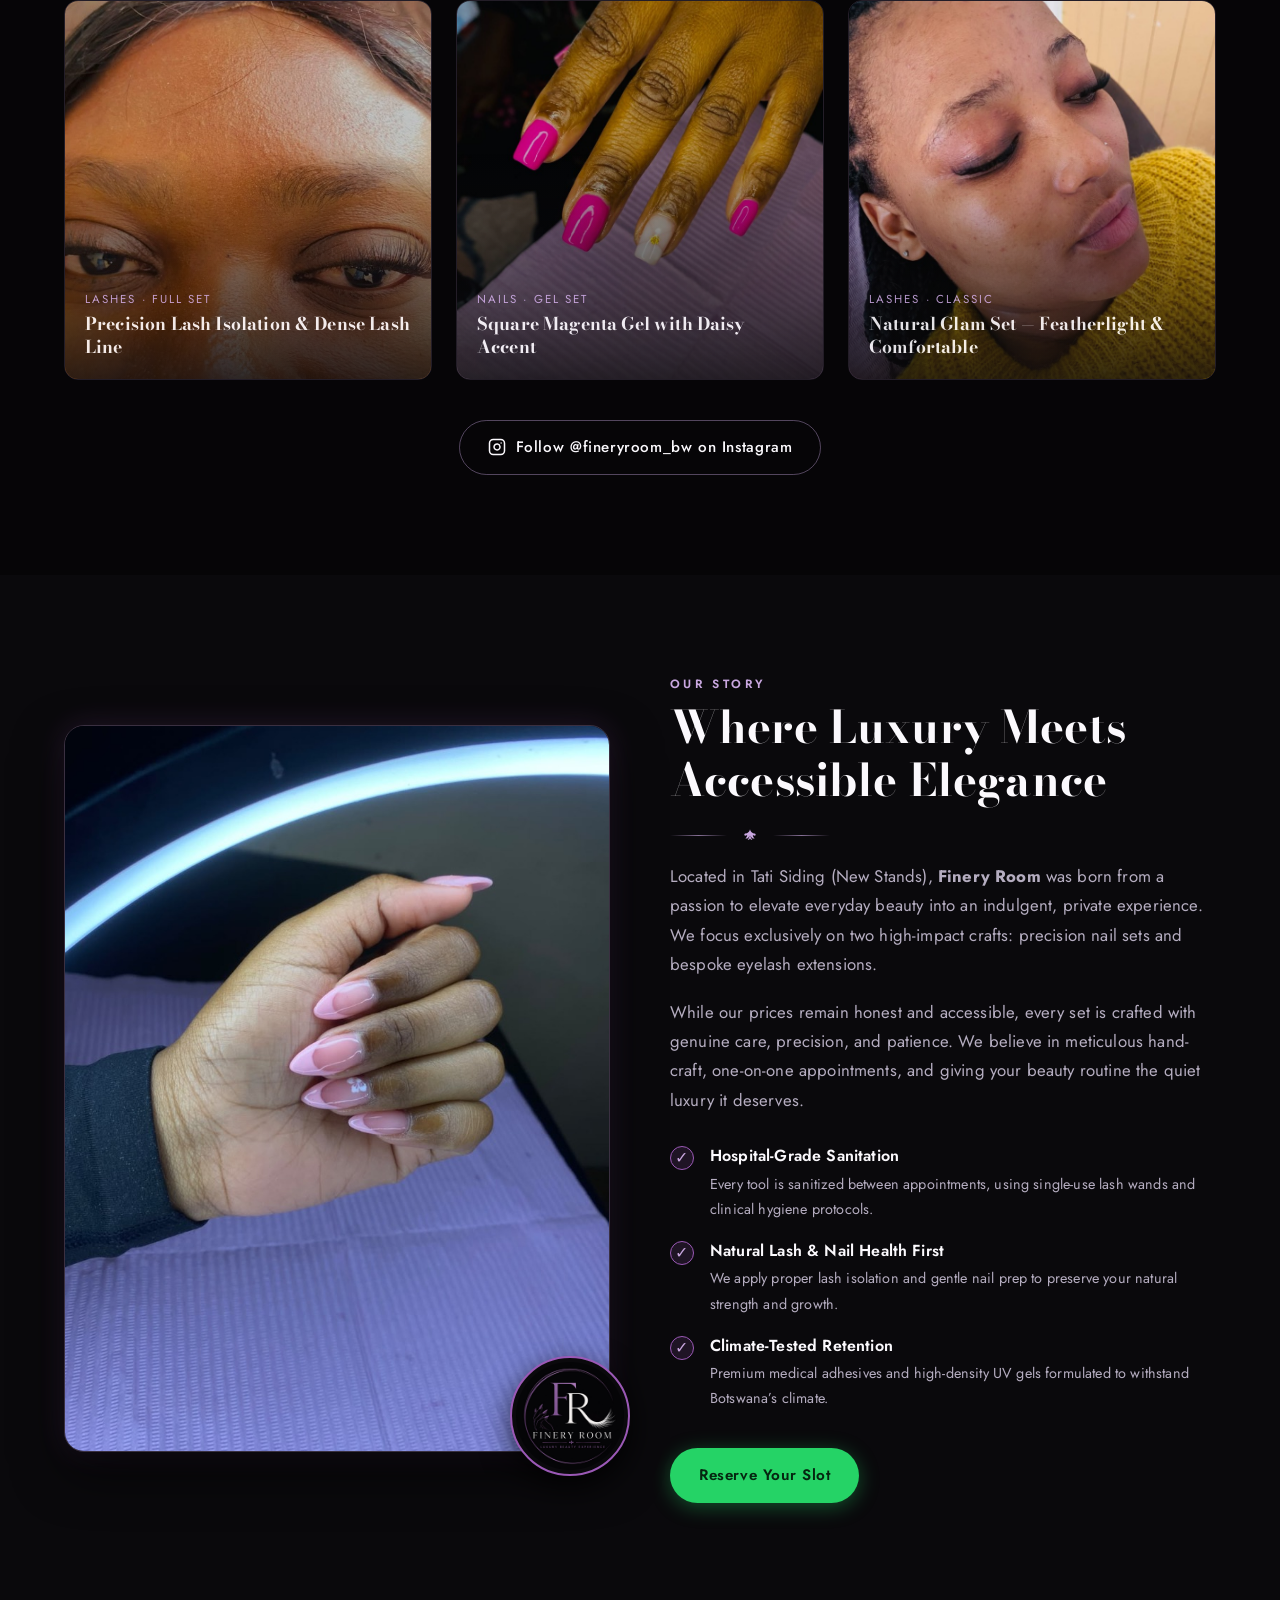
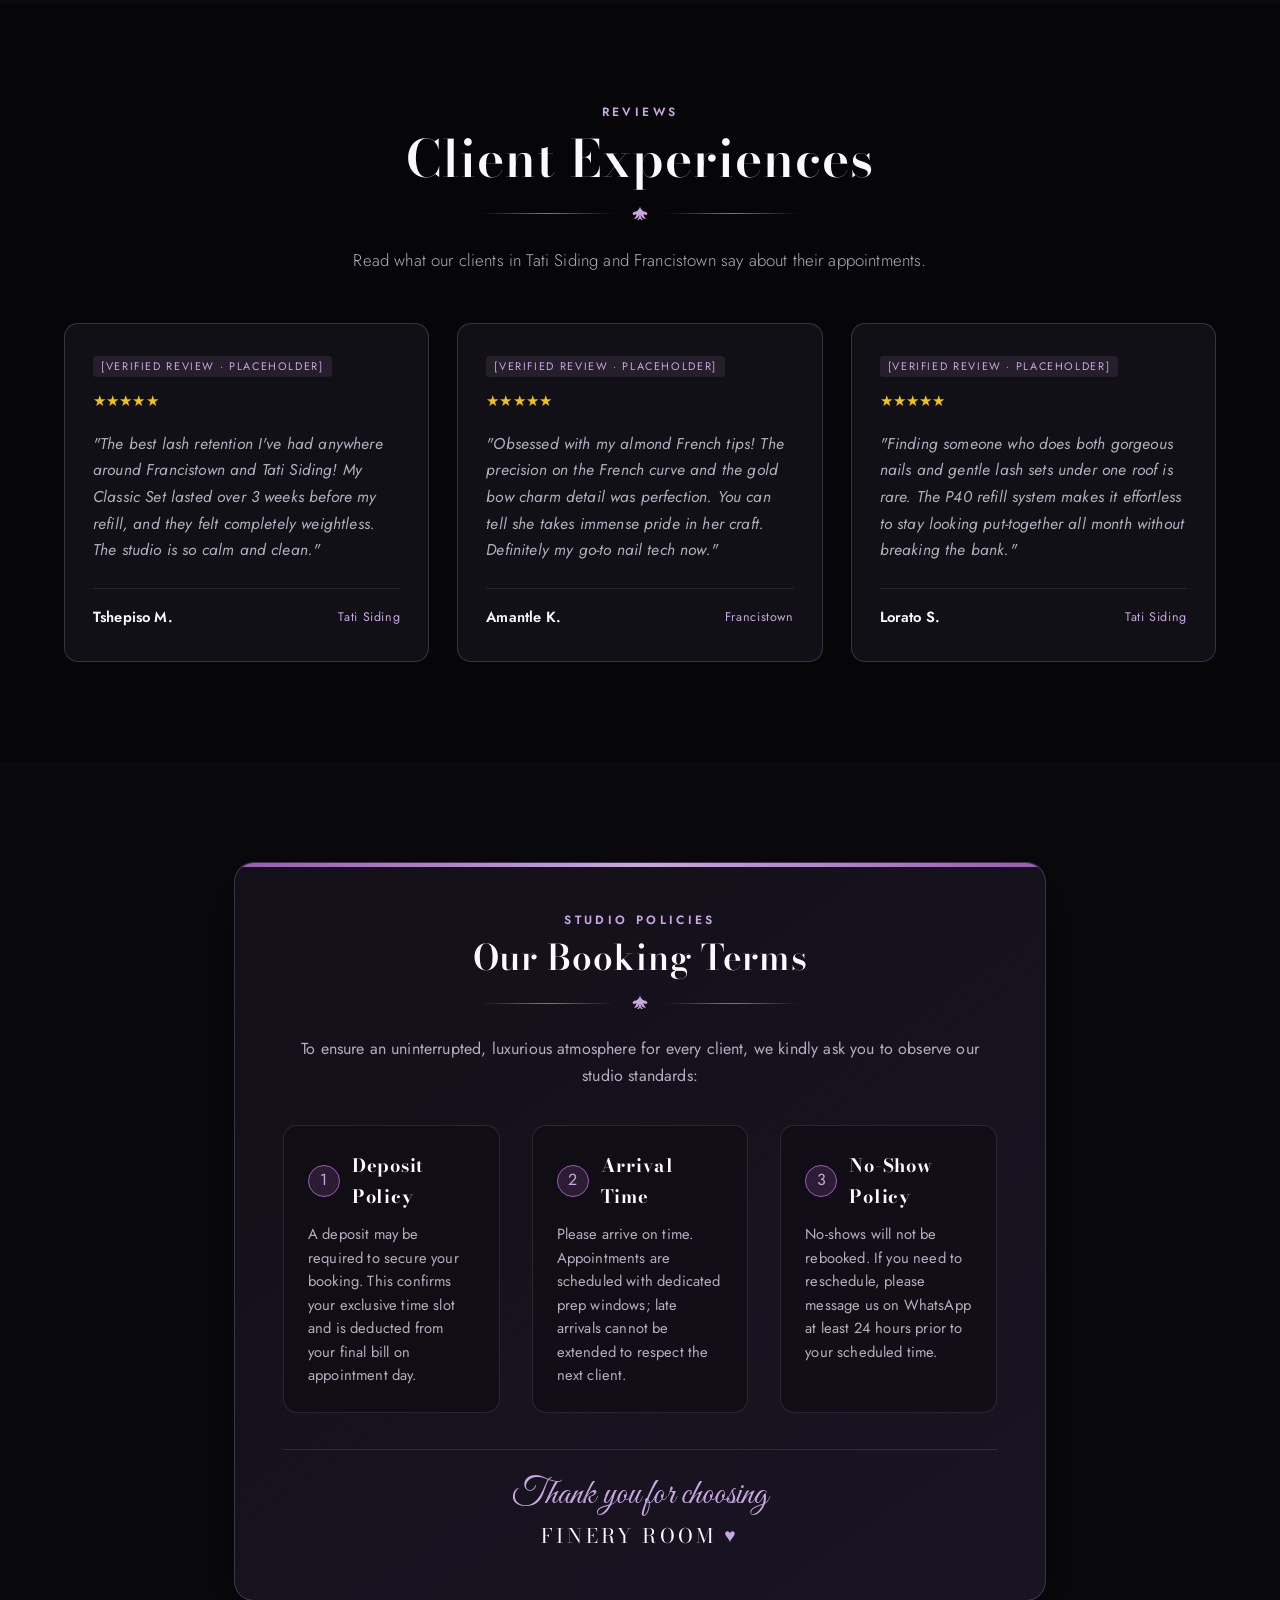
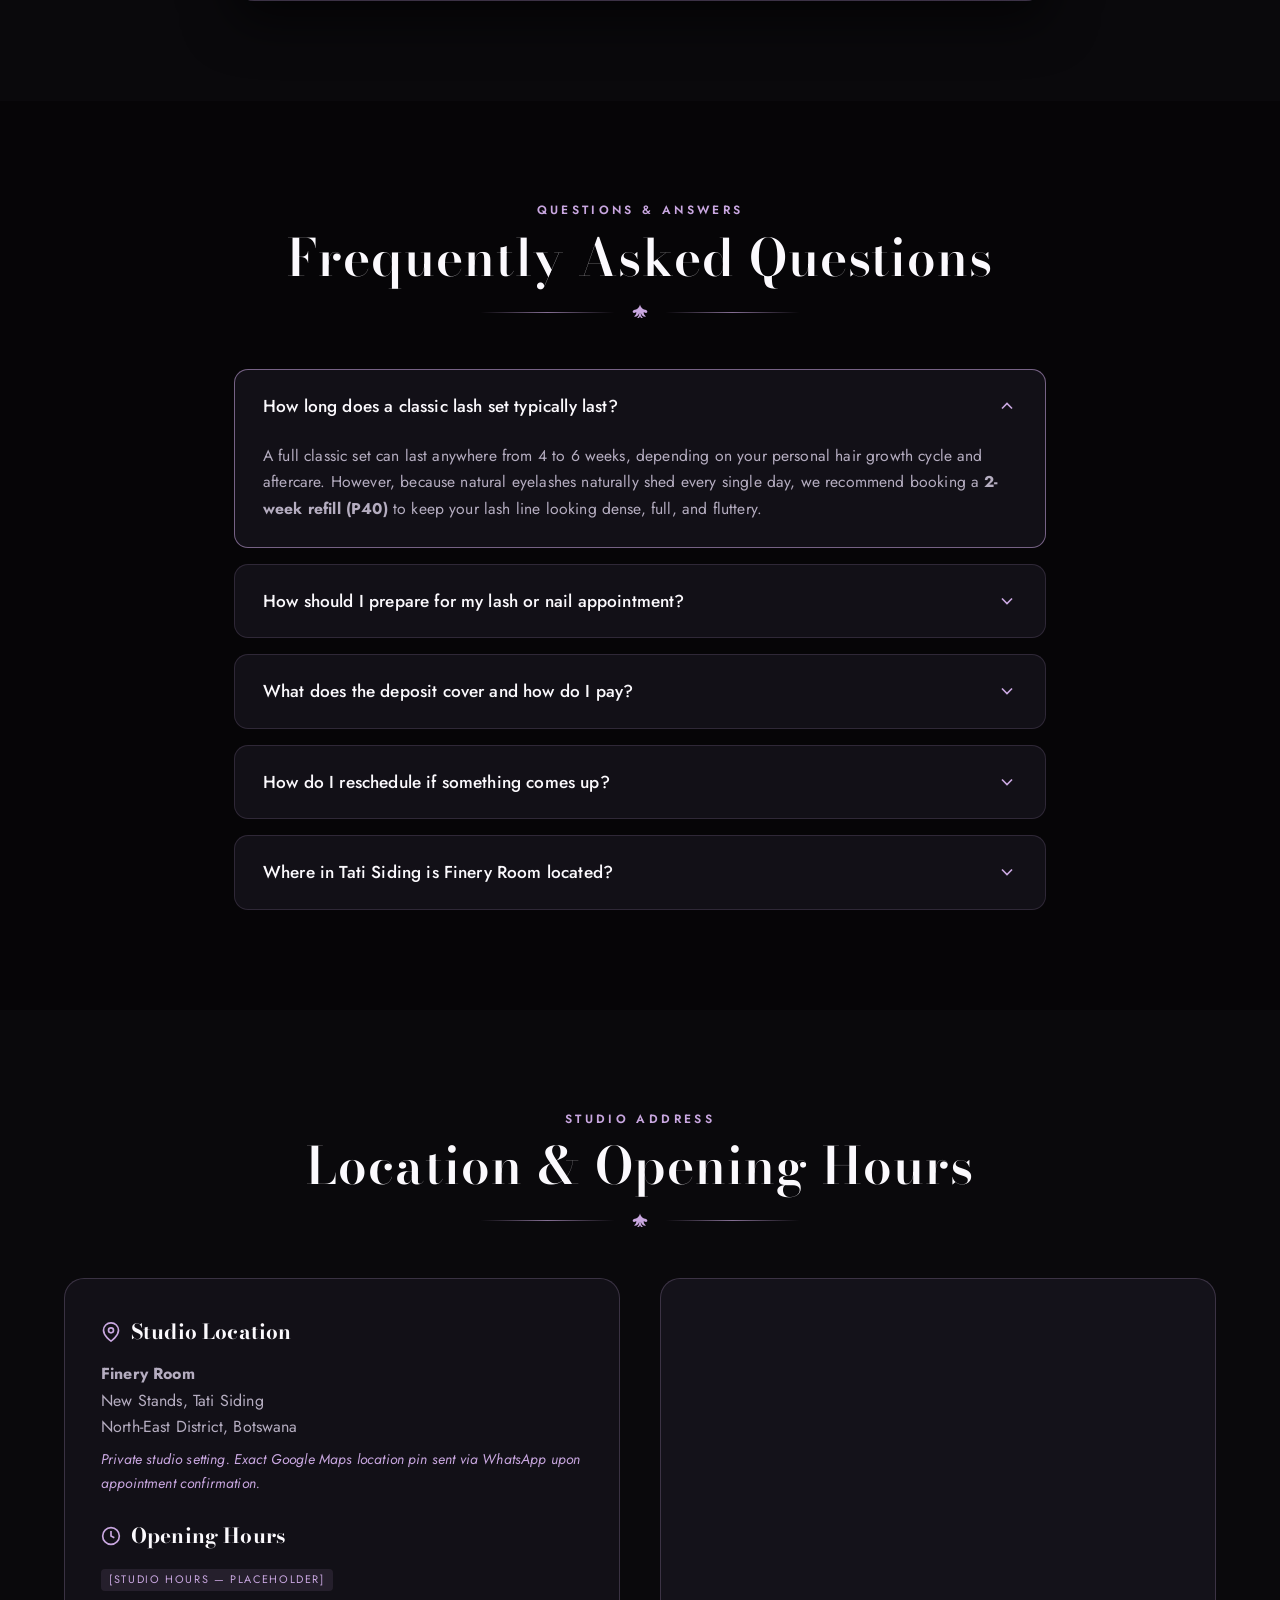
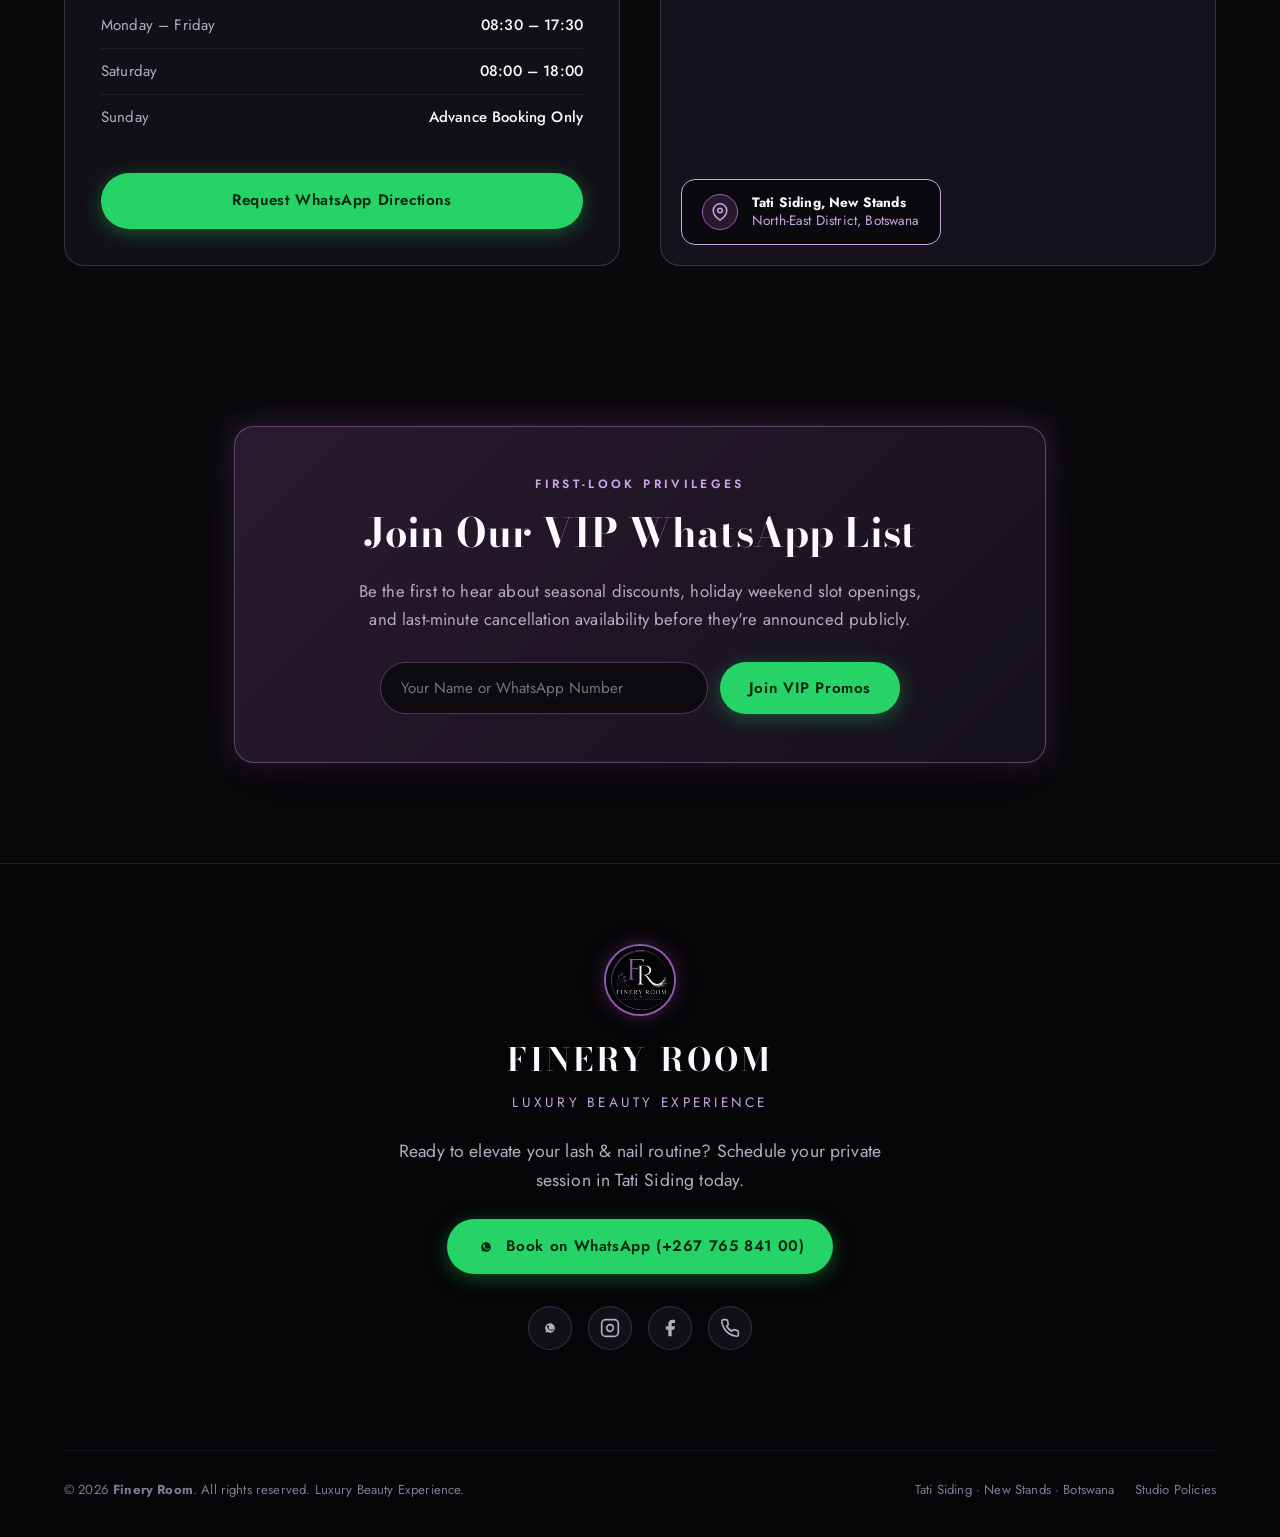
==== commit b47fac4b: "Revert "Use official circular brand logo across hero, header, footer and refine About motifs" This r" ====
--- a/index.html
+++ b/index.html
@@ -214,12 +214,6 @@
          ======================================================================= -->
     <section class="hero-section" id="hero">
       <div class="container hero-content">
-        <div class="hero-logo-wrap">
-          <div class="hero-logo-halo">
-            <img src="assets/logo.jpg" alt="Finery Room — Luxury Beauty Experience circular emblem" class="hero-brand-logo" width="160" height="160">
-          </div>
-        </div>
-
         <div class="hero-badge-wrap">
           <span class="hero-badge">Tati Siding · New Stands · Botswana</span>
         </div>
@@ -577,11 +571,7 @@
 
             <div class="about-values">
               <div class="value-point">
-                <div class="value-point-bullet" aria-hidden="true">
-                  <svg viewBox="0 0 24 24" class="fleur-bullet-svg">
-                    <path d="M12 2C11.5 5 9.5 7 8 8C6 9.3 4 9 3 10C2 11 2 12.5 3 13C4 13.5 5.5 13 7 12C7.5 14 6 16.5 4 18C5.5 18.5 7.5 18 9 16.5C10 15.5 10.5 14.5 11 13C11 16 10 18.5 8 20C10 20.5 12 19 12 17C12 19 14 20.5 16 20C14 18.5 13 16 13 13C13.5 14.5 14 15.5 15 16.5C16.5 18 18.5 18.5 20 18C18 16.5 16.5 14 17 12C18.5 13 20 13.5 21 13C22 12.5 22 11 21 10C20 9 18 9.3 16 8C14.5 7 12.5 5 12 2Z"/>
-                  </svg>
-                </div>
+                <div class="value-point-bullet">✓</div>
                 <div class="value-point-text">
                   <h5>Hospital-Grade Sanitation</h5>
                   <p>Every tool is sanitized between appointments, using single-use lash wands and clinical hygiene protocols.</p>
@@ -589,11 +579,7 @@
               </div>
 
               <div class="value-point">
-                <div class="value-point-bullet" aria-hidden="true">
-                  <svg viewBox="0 0 24 24" class="fleur-bullet-svg">
-                    <path d="M12 2C11.5 5 9.5 7 8 8C6 9.3 4 9 3 10C2 11 2 12.5 3 13C4 13.5 5.5 13 7 12C7.5 14 6 16.5 4 18C5.5 18.5 7.5 18 9 16.5C10 15.5 10.5 14.5 11 13C11 16 10 18.5 8 20C10 20.5 12 19 12 17C12 19 14 20.5 16 20C14 18.5 13 16 13 13C13.5 14.5 14 15.5 15 16.5C16.5 18 18.5 18.5 20 18C18 16.5 16.5 14 17 12C18.5 13 20 13.5 21 13C22 12.5 22 11 21 10C20 9 18 9.3 16 8C14.5 7 12.5 5 12 2Z"/>
-                  </svg>
-                </div>
+                <div class="value-point-bullet">✓</div>
                 <div class="value-point-text">
                   <h5>Natural Lash & Nail Health First</h5>
                   <p>We apply proper lash isolation and gentle nail prep to preserve your natural strength and growth.</p>
@@ -601,11 +587,7 @@
               </div>
 
               <div class="value-point">
-                <div class="value-point-bullet" aria-hidden="true">
-                  <svg viewBox="0 0 24 24" class="fleur-bullet-svg">
-                    <path d="M12 2C11.5 5 9.5 7 8 8C6 9.3 4 9 3 10C2 11 2 12.5 3 13C4 13.5 5.5 13 7 12C7.5 14 6 16.5 4 18C5.5 18.5 7.5 18 9 16.5C10 15.5 10.5 14.5 11 13C11 16 10 18.5 8 20C10 20.5 12 19 12 17C12 19 14 20.5 16 20C14 18.5 13 16 13 13C13.5 14.5 14 15.5 15 16.5C16.5 18 18.5 18.5 20 18C18 16.5 16.5 14 17 12C18.5 13 20 13.5 21 13C22 12.5 22 11 21 10C20 9 18 9.3 16 8C14.5 7 12.5 5 12 2Z"/>
-                  </svg>
-                </div>
+                <div class="value-point-bullet">✓</div>
                 <div class="value-point-text">
                   <h5>Climate-Tested Retention</h5>
                   <p>Premium medical adhesives and high-density UV gels formulated to withstand Botswana’s climate.</p>
--- a/style.css
+++ b/style.css
@@ -17,13 +17,13 @@
   --color-surface-card-border: rgba(201, 167, 224, 0.22);
   --color-surface-card-border-hover: rgba(201, 167, 224, 0.55);
 
-  /* Purples & Lavenders sampled exactly from the official FR Monogram */
-  --color-amethyst: #865a97;
-  --color-amethyst-deep: #542d64;
-  --color-amethyst-glow: rgba(134, 90, 151, 0.45);
-  --color-lavender: #c9a7e0;
-  --color-lavender-light: #f1eff5;
-  --color-lavender-subtle: rgba(201, 167, 224, 0.15);
+  /* Purples & Lavenders sampled from the original FR Monogram */
+  --color-amethyst: #9B59B6;
+  --color-amethyst-deep: #7D3C98;
+  --color-amethyst-glow: rgba(155, 89, 182, 0.35);
+  --color-lavender: #C9A7E0;
+  --color-lavender-light: #E8D7F7;
+  --color-lavender-subtle: rgba(201, 167, 224, 0.12);
 
   /* High-Contrast Editorial Typography */
   --color-text-primary: #FBF9FD;
@@ -452,52 +452,6 @@
   margin: 0 auto;
 }
 
-/* Official Circular Brand Logo Emblem */
-.hero-logo-wrap {
-  display: flex;
-  justify-content: center;
-  align-items: center;
-  margin-bottom: 22px;
-}
-
-.hero-logo-halo {
-  position: relative;
-  display: inline-flex;
-  padding: 6px;
-  border-radius: 50%;
-  background: radial-gradient(circle, rgba(134, 90, 151, 0.28) 0%, rgba(84, 45, 100, 0.12) 60%, transparent 80%);
-}
-
-.hero-logo-halo::before {
-  content: '';
-  position: absolute;
-  inset: -6px;
-  border-radius: 50%;
-  border: 1px dashed rgba(201, 167, 224, 0.35);
-  animation: rotateRing 40s linear infinite;
-  pointer-events: none;
-}
-
-@keyframes rotateRing {
-  from { transform: rotate(0deg); }
-  to { transform: rotate(360deg); }
-}
-
-.hero-brand-logo {
-  width: 144px;
-  height: 144px;
-  border-radius: 50%;
-  border: 2px solid var(--color-amethyst);
-  box-shadow: 0 0 35px var(--color-amethyst-glow), 0 12px 32px rgba(0, 0, 0, 0.75);
-  object-fit: cover;
-  transition: transform var(--transition-normal), box-shadow var(--transition-normal);
-}
-
-.hero-brand-logo:hover {
-  transform: scale(1.04);
-  box-shadow: 0 0 45px rgba(134, 90, 151, 0.75), 0 16px 40px rgba(0, 0, 0, 0.9);
-}
-
 .hero-badge-wrap {
   margin-bottom: 24px;
   display: inline-block;
@@ -980,24 +934,17 @@
 }
 
 .value-point-bullet {
-  width: 28px;
-  height: 28px;
+  width: 24px;
+  height: 24px;
   border-radius: 50%;
-  background: rgba(134, 90, 151, 0.18);
+  background: rgba(155, 89, 182, 0.15);
   border: 1px solid var(--color-amethyst);
   display: flex;
   align-items: center;
   justify-content: center;
   color: var(--color-lavender);
-  box-shadow: 0 0 12px rgba(134, 90, 151, 0.25);
   flex-shrink: 0;
-  margin-top: 2px;
-}
-
-.fleur-bullet-svg {
-  width: 14px;
-  height: 14px;
-  fill: currentColor;
+  margin-top: 3px;
 }
 
 .value-point-text h5 {
@@ -1652,11 +1599,6 @@
     min-height: auto;
   }
 
-  .hero-brand-logo {
-    width: 118px;
-    height: 118px;
-  }
-
   .hero-pillars {
     gap: 18px;
     flex-direction: column;
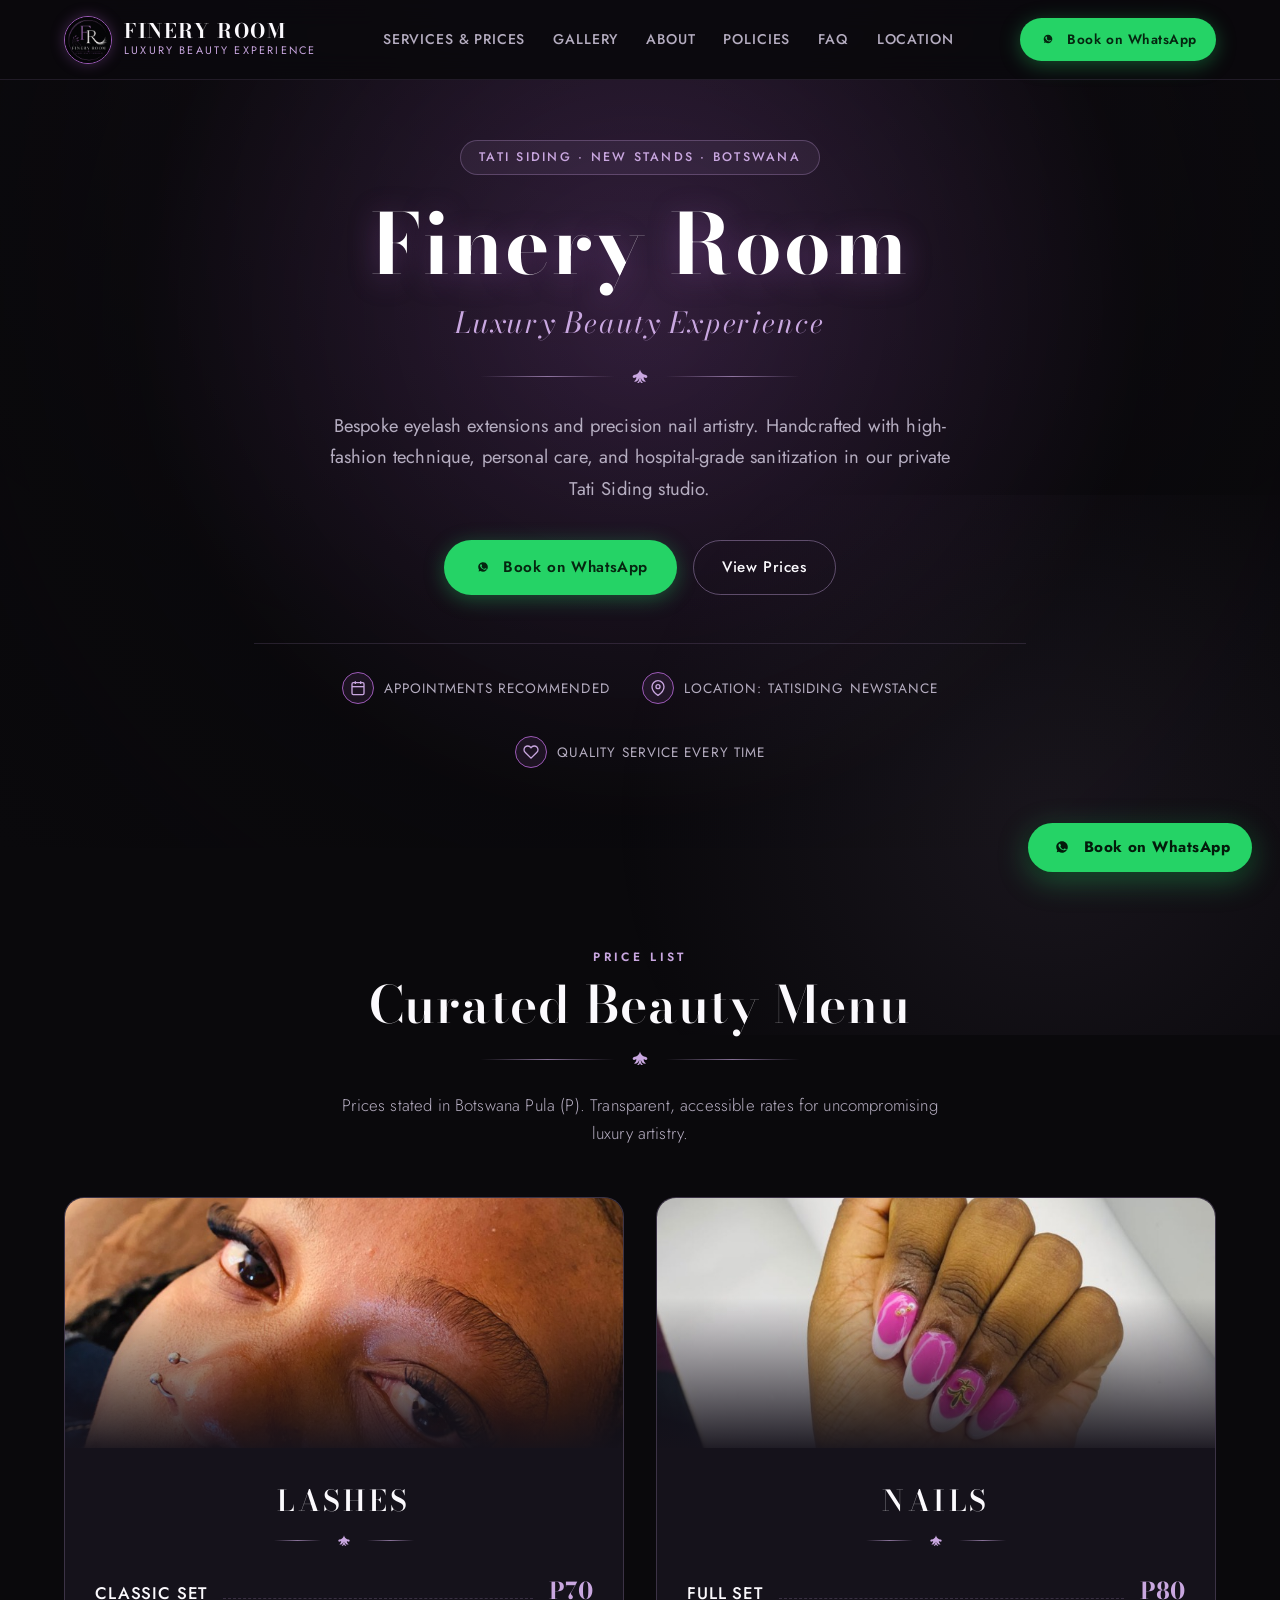
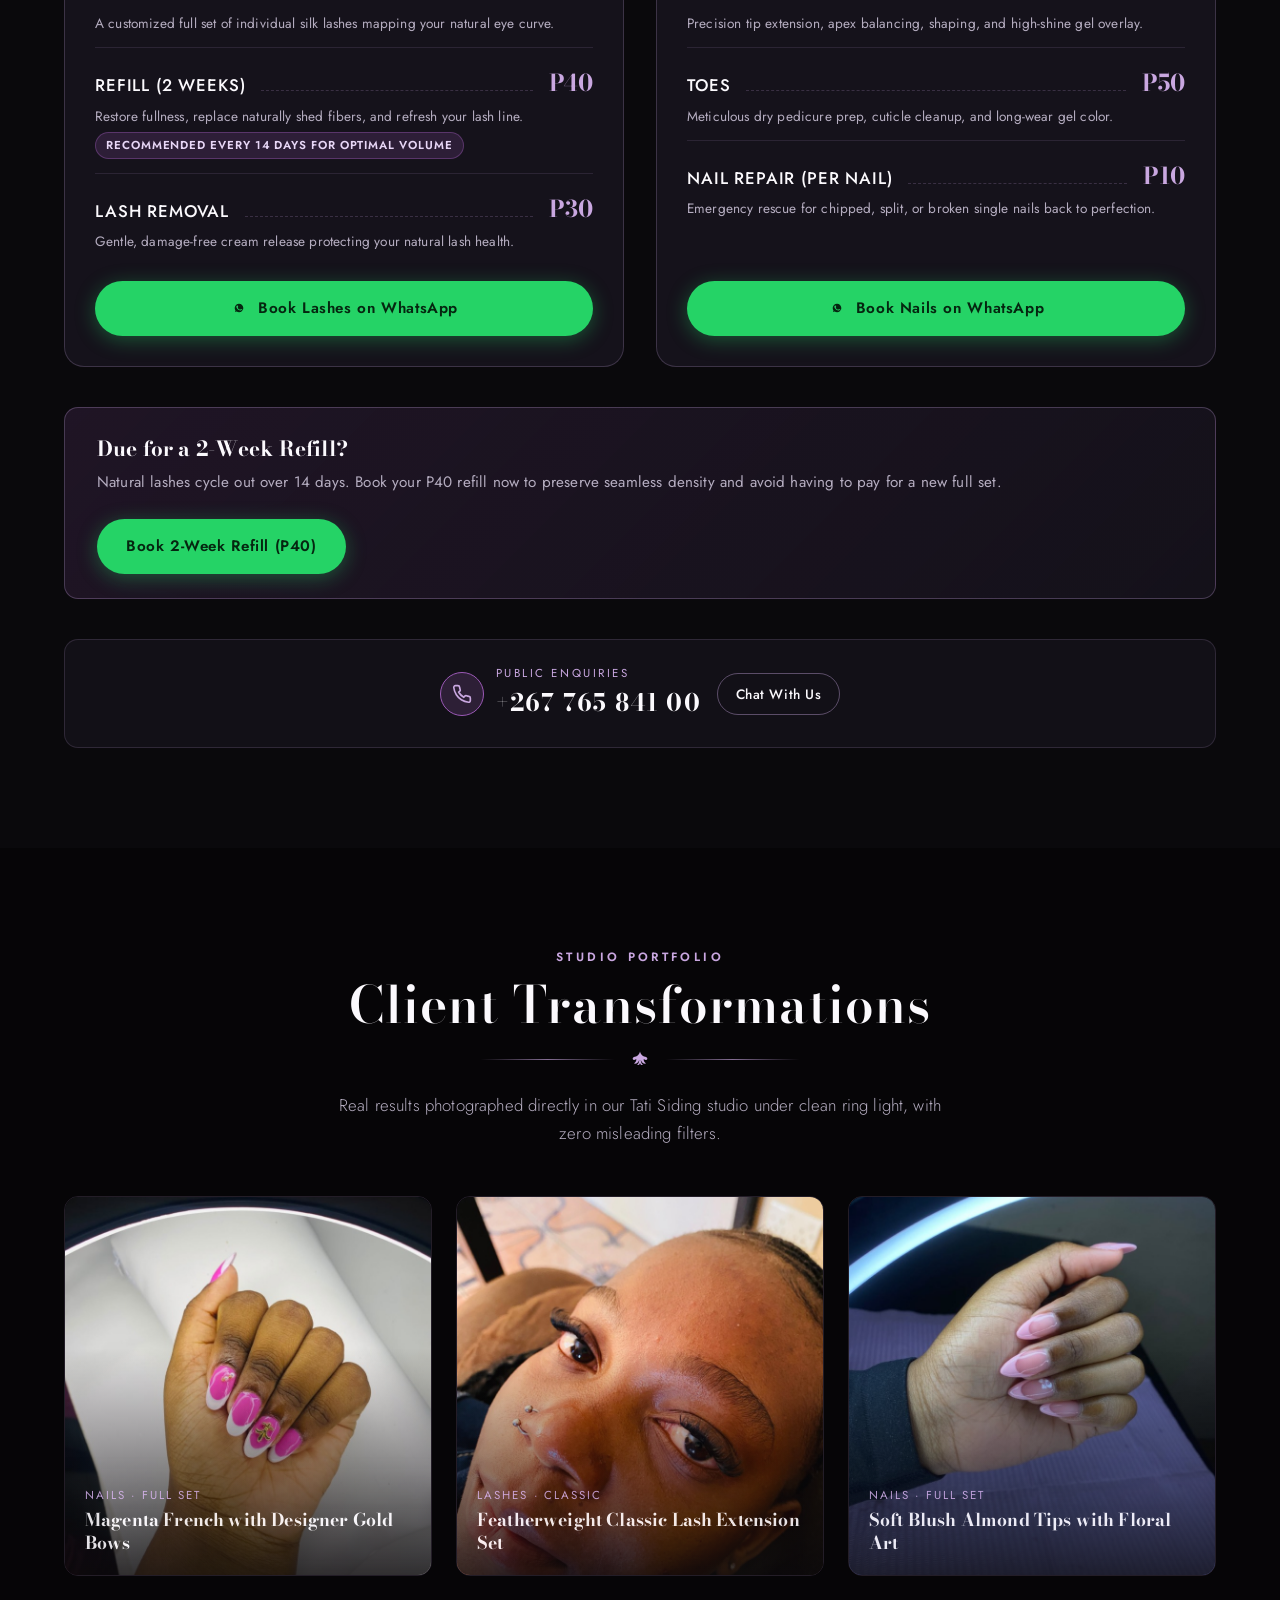
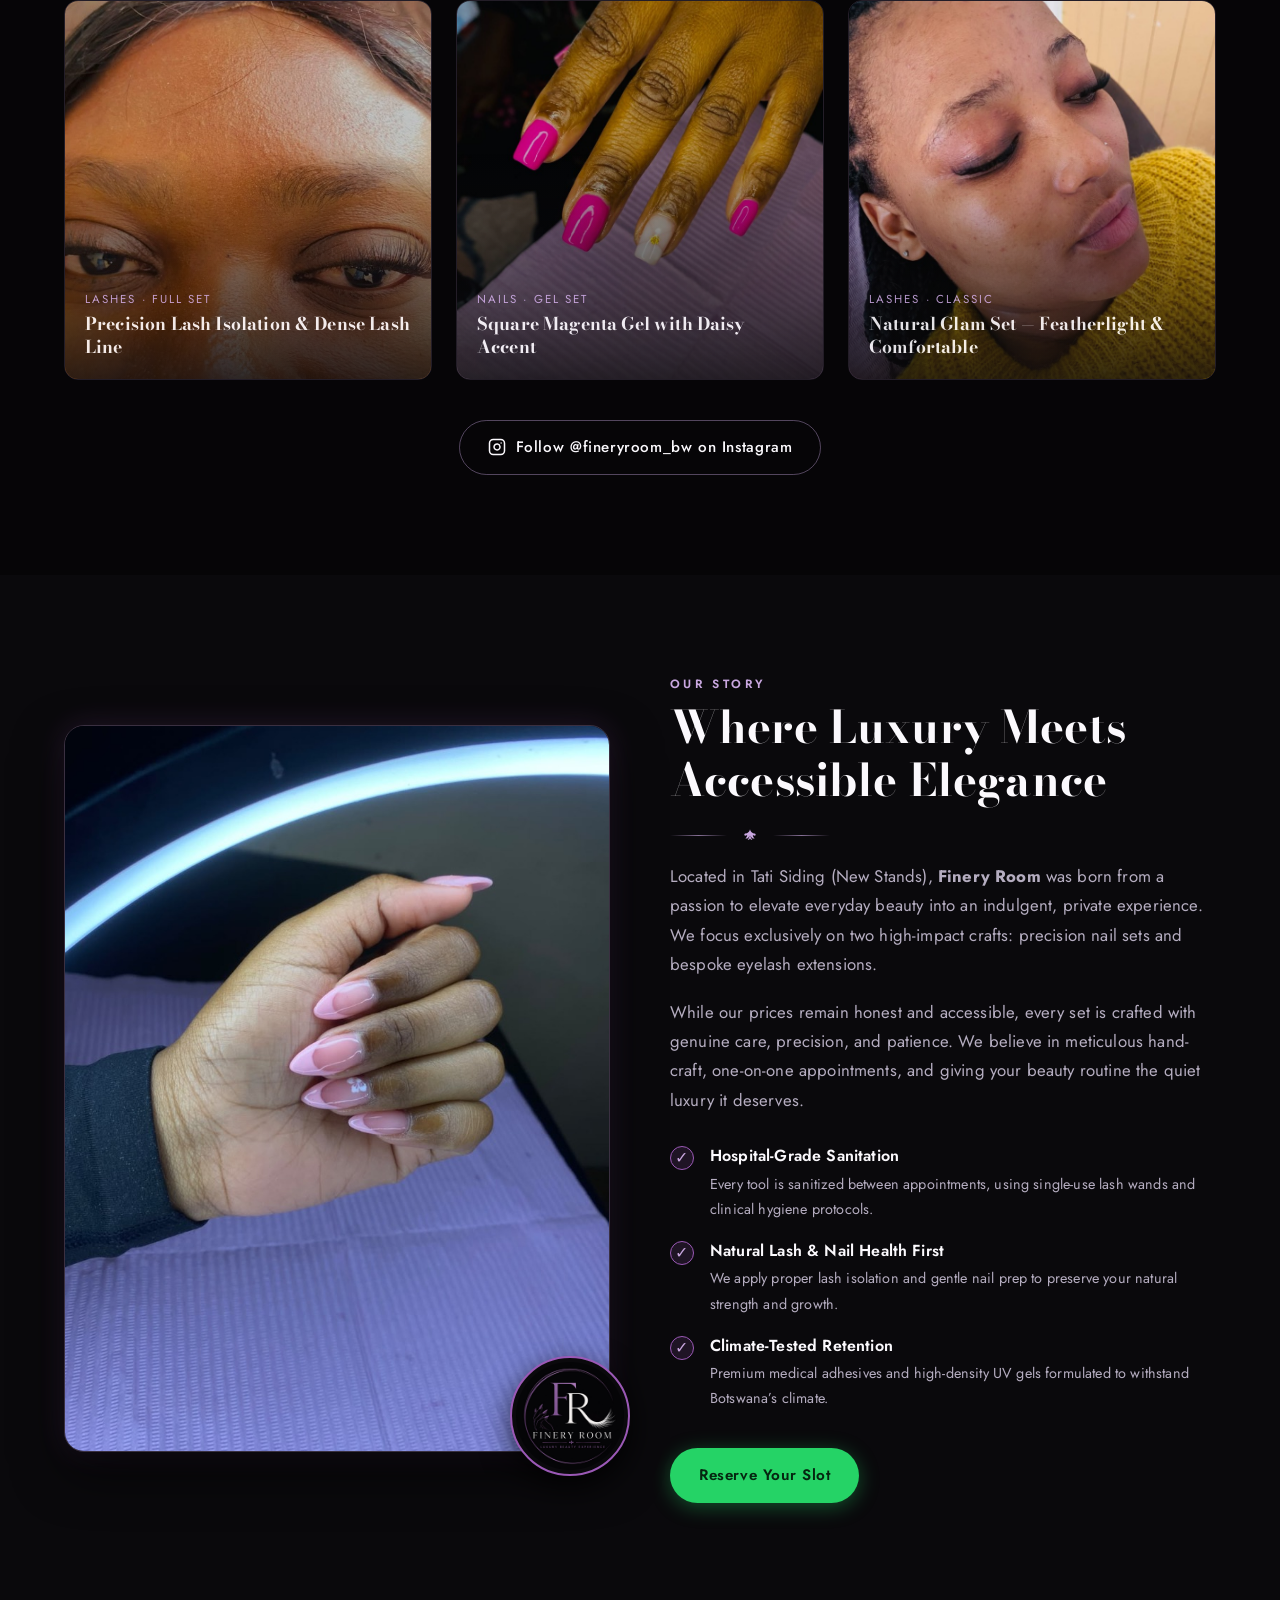
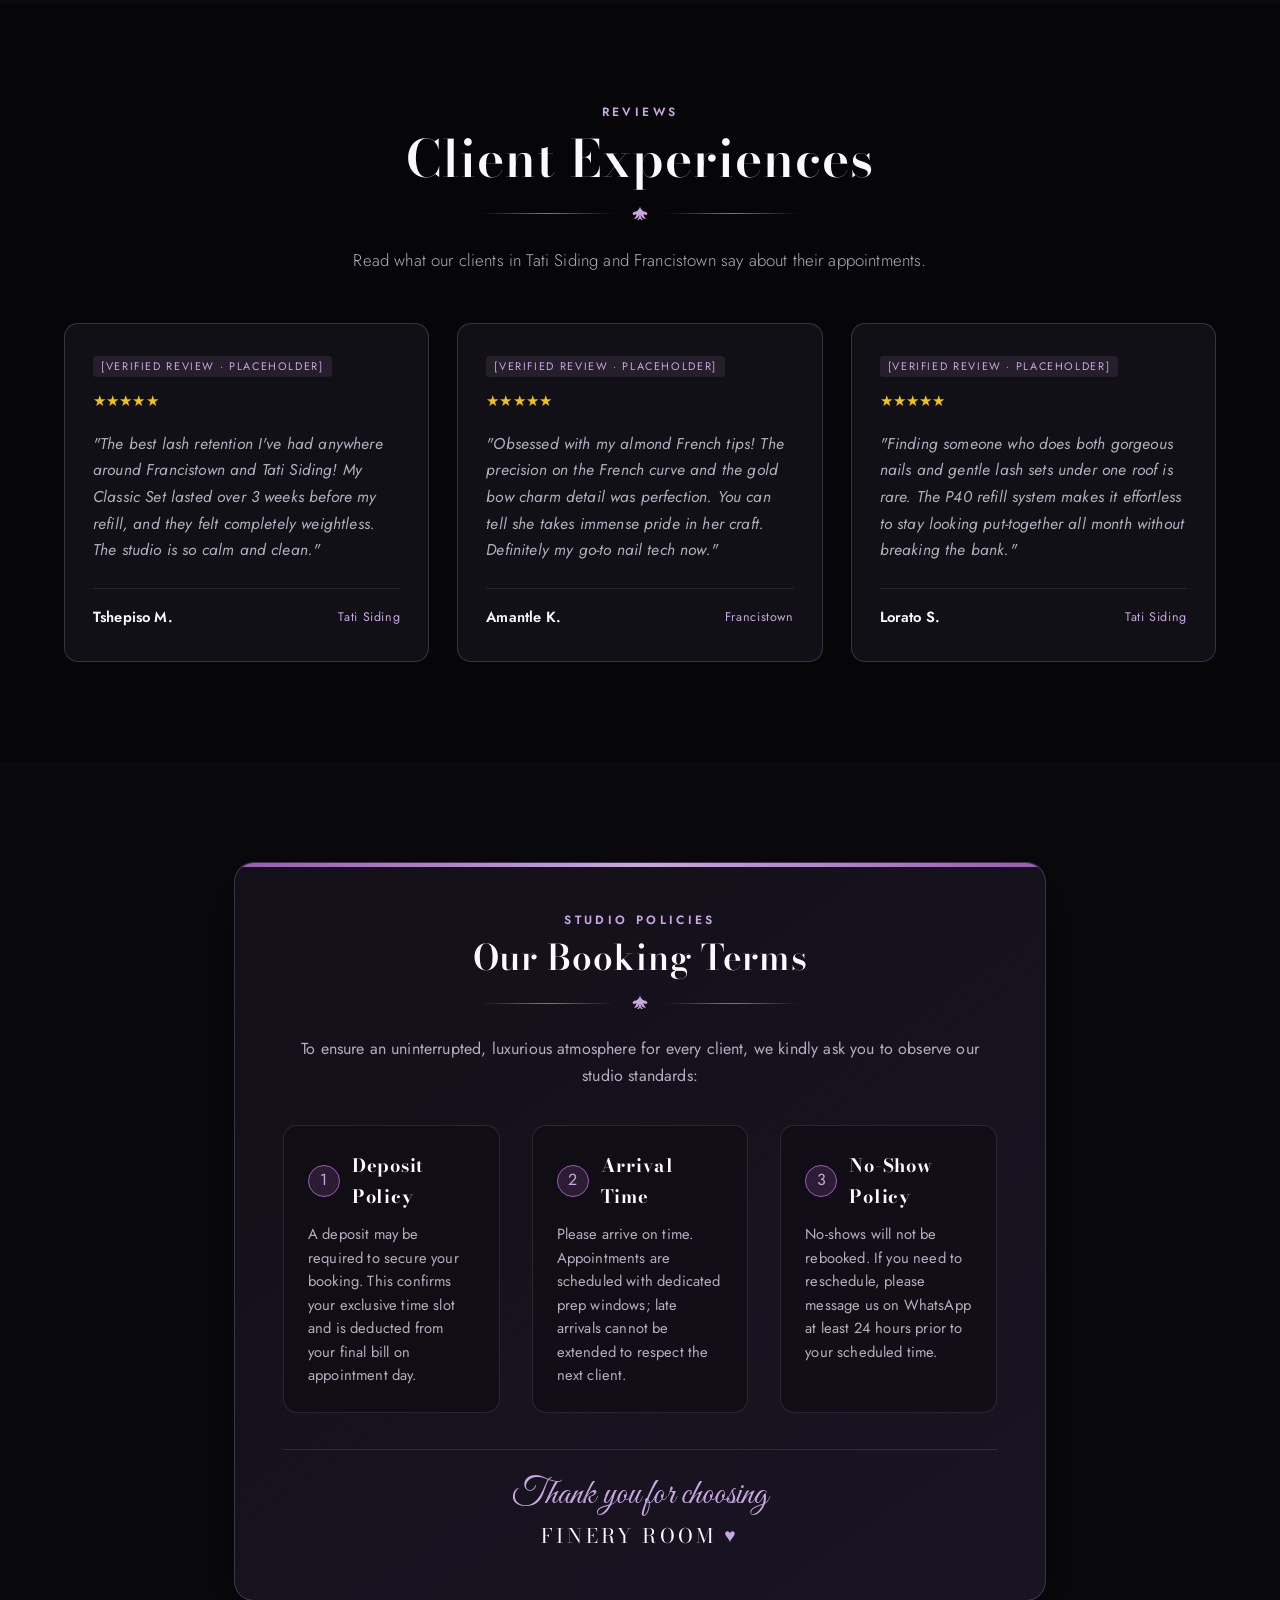
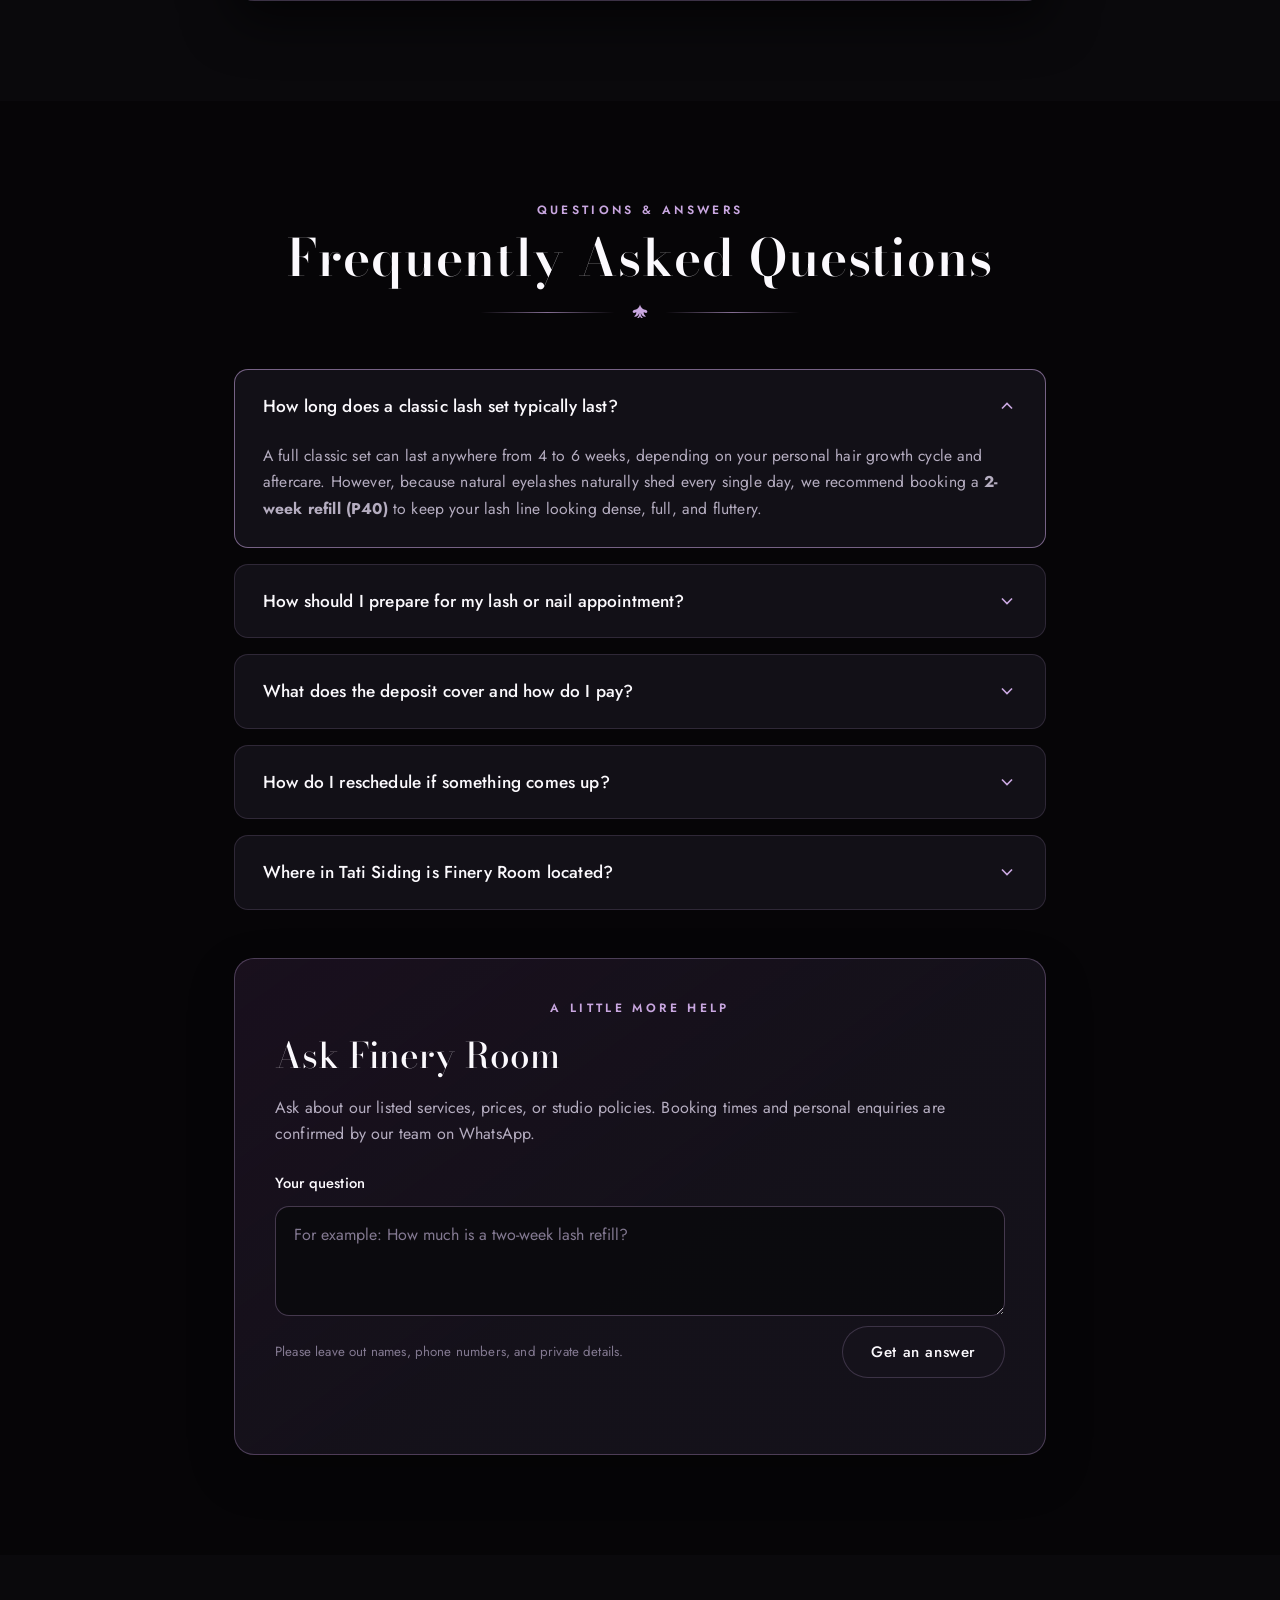
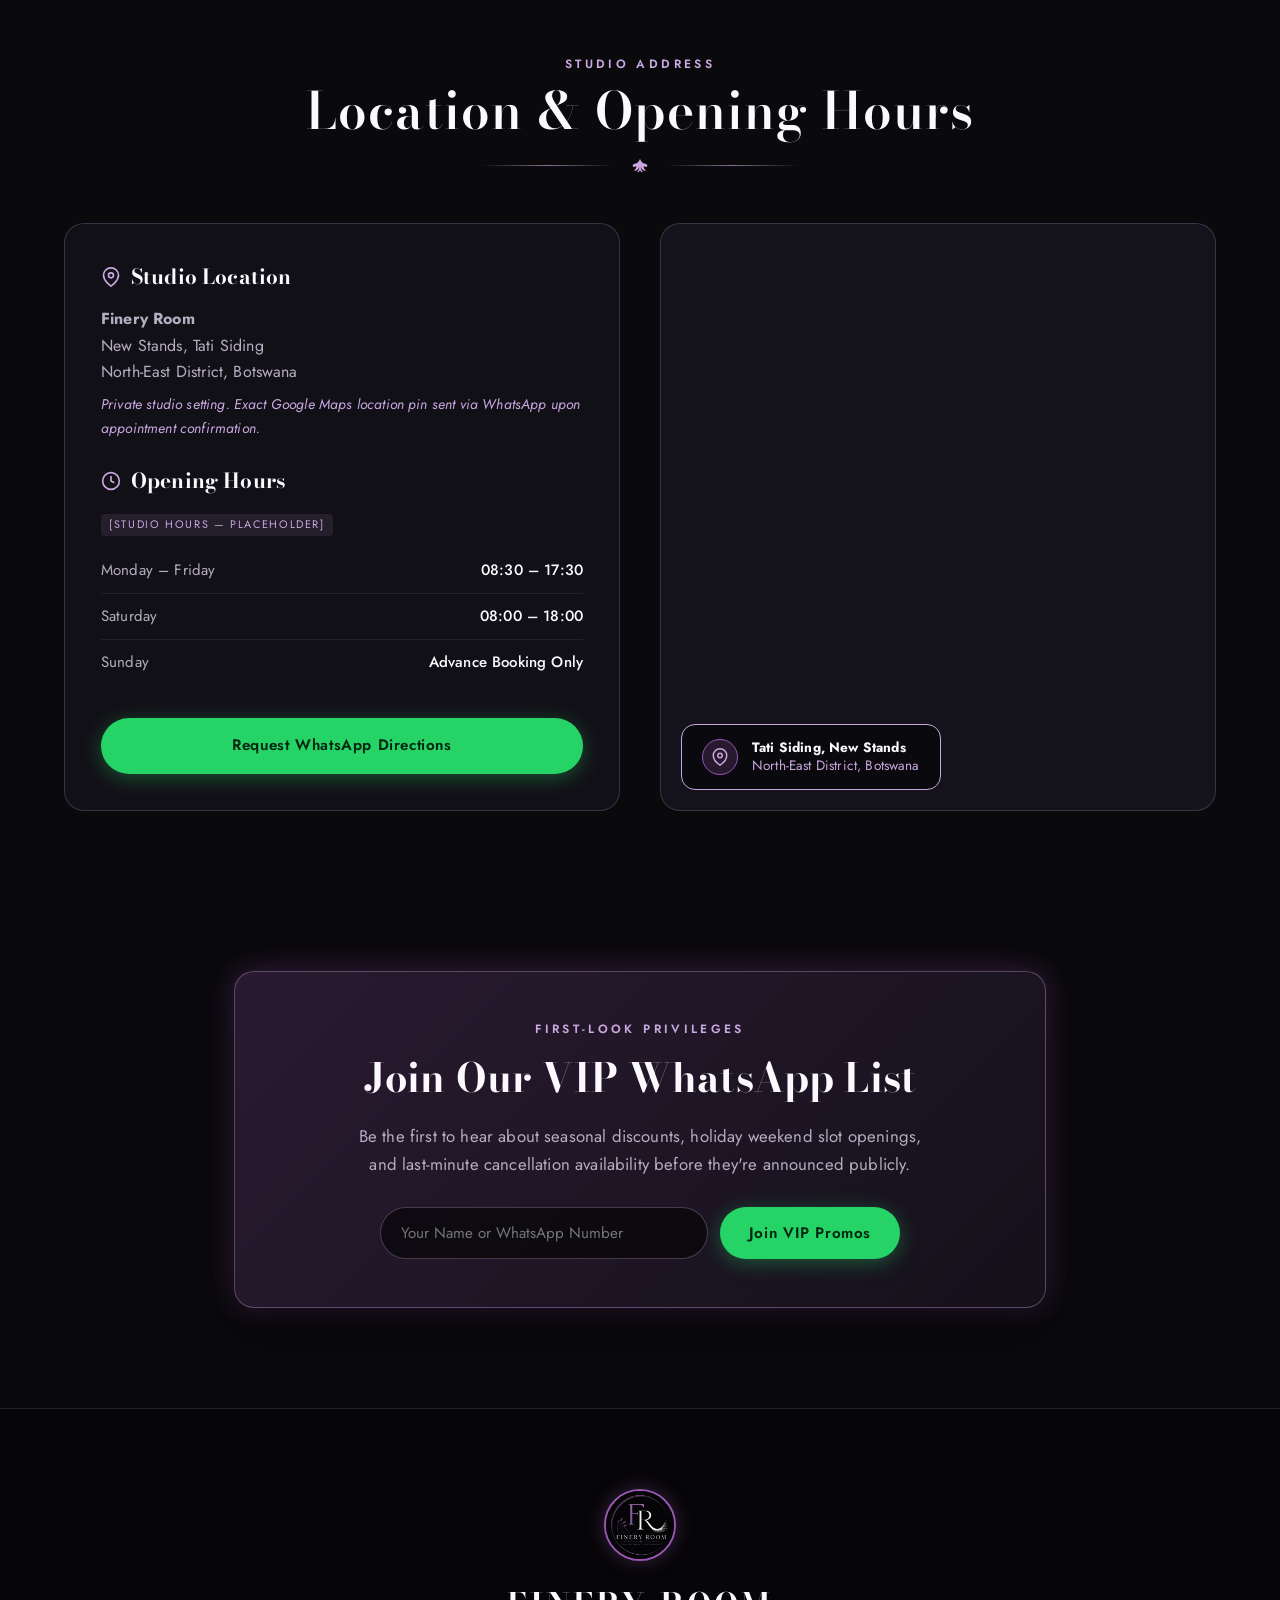
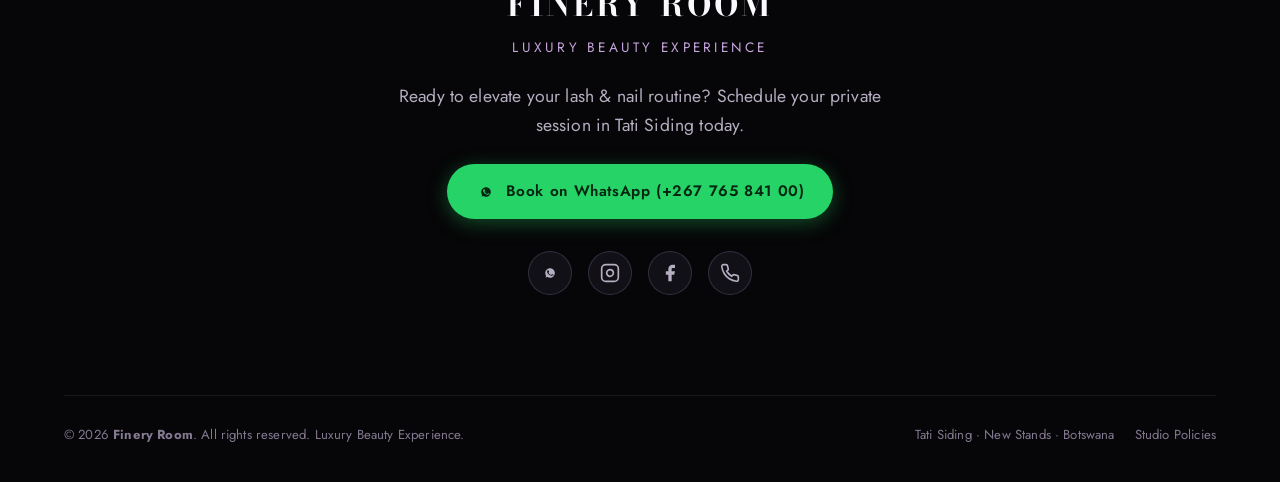
==== commit 89e326ec: "Add Ask Finery Room FAQ assistant form backed by n8n webhook The webhook is still an inactive draft;" ====
--- a/index.html
+++ b/index.html
@@ -26,8 +26,17 @@
   <meta name="twitter:description" content="Bespoke eyelash extensions & precision nail artistry in Tati Siding, Botswana. Book on WhatsApp: +267 765 841 00.">
   <meta name="twitter:image" content="assets/logo.jpg">
 
-  <!-- Favicons -->
+  <!-- Mobile & PWA App Icons (Home Screen App Button) -->
+  <link rel="manifest" href="manifest.json">
+  <meta name="theme-color" content="#0A090C">
+  <meta name="mobile-web-app-capable" content="yes">
+  <meta name="apple-mobile-web-app-capable" content="yes">
+  <meta name="apple-mobile-web-app-status-bar-style" content="black-translucent">
+  <meta name="apple-mobile-web-app-title" content="Finery Room">
+  <link rel="icon" type="image/png" sizes="192x192" href="assets/icon-192.png">
+  <link rel="icon" type="image/png" sizes="512x512" href="assets/icon-512.png">
   <link rel="icon" type="image/svg+xml" href="assets/favicon.svg">
+  <link rel="apple-touch-icon" sizes="180x180" href="assets/apple-touch-icon.png">
   <link rel="apple-touch-icon" href="assets/logo.jpg">
 
   <!-- Preconnect to Google Fonts -->
@@ -804,6 +813,30 @@
             </div>
           </details>
         </div>
+
+        <section class="faq-assistant-card" aria-labelledby="faqAssistantTitle">
+          <span class="section-label">A LITTLE MORE HELP</span>
+          <h3 id="faqAssistantTitle">Ask Finery Room</h3>
+          <p class="faq-assistant-intro">Ask about our listed services, prices, or studio policies. Booking times and personal enquiries are confirmed by our team on WhatsApp.</p>
+          <form id="faqAssistantForm" class="faq-assistant-form">
+            <label for="faqAssistantQuestion">Your question</label>
+            <textarea id="faqAssistantQuestion" name="question" rows="3" maxlength="500" required placeholder="For example: How much is a two-week lash refill?"></textarea>
+            <div class="faq-assistant-form-footer">
+              <span class="faq-assistant-privacy">Please leave out names, phone numbers, and private details.</span>
+              <button class="btn btn-secondary" type="submit">Get an answer</button>
+            </div>
+            <div class="faq-assistant-trap" aria-hidden="true">
+              <label for="faqAssistantWebsite">Leave this field empty</label>
+              <input id="faqAssistantWebsite" name="website" type="text" tabindex="-1" autocomplete="off">
+            </div>
+          </form>
+          <p id="faqAssistantStatus" class="faq-assistant-status" role="status" aria-live="polite"></p>
+          <div id="faqAssistantReply" class="faq-assistant-reply" hidden>
+            <span class="faq-assistant-reply-label">FINERY ROOM ASSISTANT</span>
+            <p id="faqAssistantAnswer"></p>
+            <a id="faqAssistantWhatsApp" class="btn btn-outline btn-sm" href="https://wa.me/26776584100" target="_blank" rel="noopener noreferrer" hidden>Continue on WhatsApp</a>
+          </div>
+        </section>
       </div>
     </section>
 
@@ -1006,6 +1039,9 @@
     <span>Book on WhatsApp</span>
   </a>
 
+  <!-- Public endpoint only; no credentials belong in this file. -->
+  <script src="faq-assistant-config.js"></script>
+
   <!-- JavaScript logic -->
   <script src="script.js"></script>
 </body>
--- a/style.css
+++ b/style.css
@@ -1212,6 +1212,127 @@
   line-height: 1.7;
 }
 
+.faq-assistant-card {
+  max-width: 840px;
+  margin: 48px auto 0;
+  padding: clamp(24px, 4vw, 40px);
+  border: 1px solid rgba(201, 167, 224, 0.3);
+  border-radius: var(--radius-lg);
+  background: linear-gradient(145deg, rgba(155, 89, 182, 0.13), rgba(21, 18, 27, 0.96) 58%);
+  box-shadow: 0 18px 48px rgba(0, 0, 0, 0.24);
+}
+
+.faq-assistant-card h3 {
+  margin: 8px 0 10px;
+  color: var(--color-text-primary);
+  font-family: var(--font-serif);
+  font-size: clamp(1.7rem, 3vw, 2.2rem);
+  font-weight: 500;
+}
+
+.faq-assistant-intro {
+  max-width: 680px;
+  margin-bottom: 24px;
+  color: var(--color-text-secondary);
+  line-height: 1.65;
+}
+
+.faq-assistant-form {
+  display: grid;
+  gap: 10px;
+}
+
+.faq-assistant-form label {
+  color: var(--color-text-primary);
+  font-size: 0.92rem;
+  font-weight: 500;
+}
+
+.faq-assistant-form textarea {
+  width: 100%;
+  min-height: 110px;
+  padding: 16px 18px;
+  resize: vertical;
+  border: 1px solid rgba(201, 167, 224, 0.3);
+  border-radius: var(--radius-md);
+  outline: none;
+  background: rgba(10, 9, 12, 0.78);
+  color: var(--color-text-primary);
+  font: inherit;
+  line-height: 1.55;
+  transition: border-color var(--transition-fast), box-shadow var(--transition-fast);
+}
+
+.faq-assistant-form textarea:focus {
+  border-color: var(--color-lavender);
+  box-shadow: 0 0 16px rgba(201, 167, 224, 0.2);
+}
+
+.faq-assistant-form textarea::placeholder {
+  color: var(--color-text-muted);
+}
+
+.faq-assistant-form button:disabled {
+  cursor: progress;
+  opacity: 0.68;
+  transform: none;
+}
+
+.faq-assistant-form-footer {
+  display: flex;
+  align-items: center;
+  justify-content: space-between;
+  gap: 16px;
+  flex-wrap: wrap;
+}
+
+.faq-assistant-privacy {
+  color: var(--color-text-muted);
+  font-size: 0.83rem;
+  line-height: 1.5;
+}
+
+.faq-assistant-status {
+  min-height: 1.5em;
+  margin: 14px 0 0;
+  color: var(--color-lavender);
+  font-size: 0.92rem;
+}
+
+.faq-assistant-reply {
+  margin-top: 14px;
+  padding: 20px;
+  border: 1px solid rgba(201, 167, 224, 0.2);
+  border-radius: var(--radius-md);
+  background: rgba(10, 9, 12, 0.55);
+}
+
+.faq-assistant-reply-label {
+  display: block;
+  margin-bottom: 8px;
+  color: var(--color-lavender);
+  font-size: 0.72rem;
+  letter-spacing: 0.18em;
+}
+
+.faq-assistant-reply p {
+  margin: 0 0 16px;
+  color: var(--color-text-primary);
+  line-height: 1.7;
+}
+
+.faq-assistant-trap {
+  position: absolute;
+  left: -10000px;
+  width: 1px;
+  height: 1px;
+  overflow: hidden;
+}
+
+.faq-assistant-reply[hidden] {
+  display: none;
+}
+
 /* --------------------------------------------------------------------------
    13. Location & Hours
    -------------------------------------------------------------------------- */
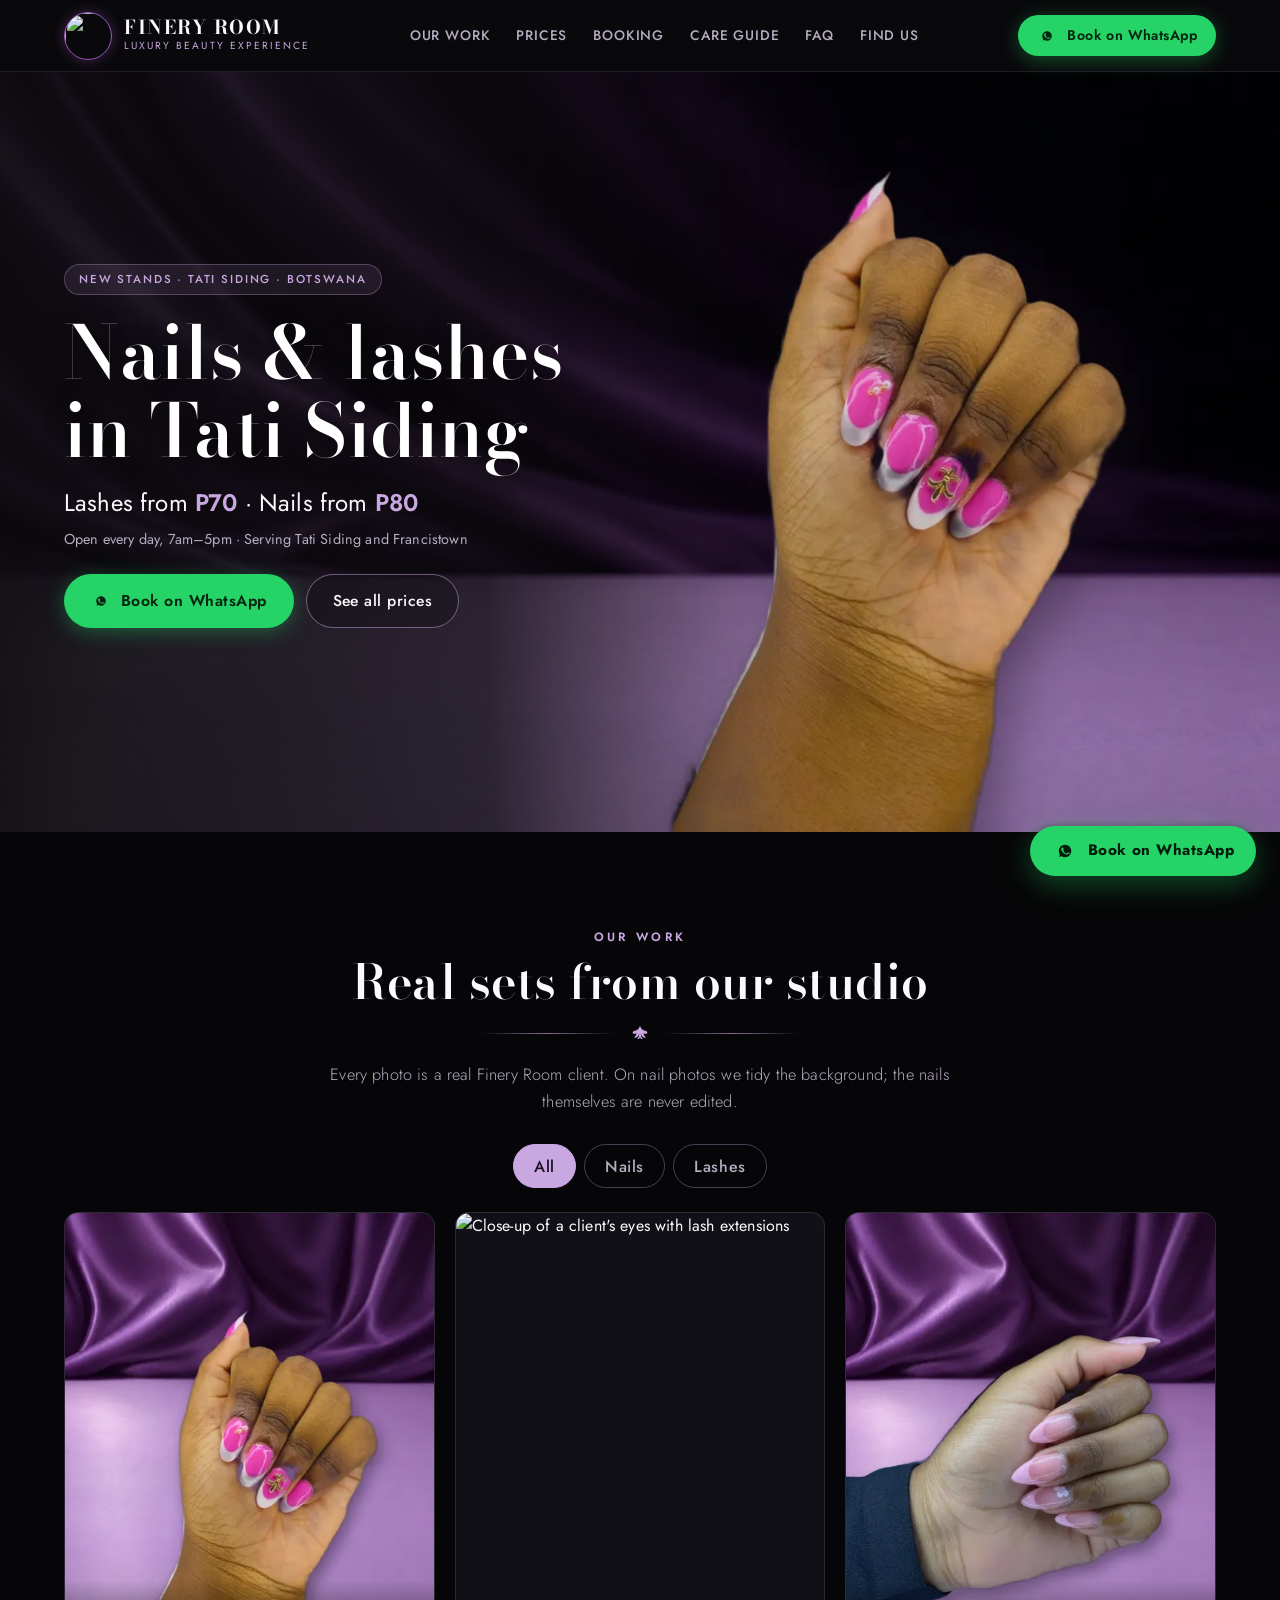
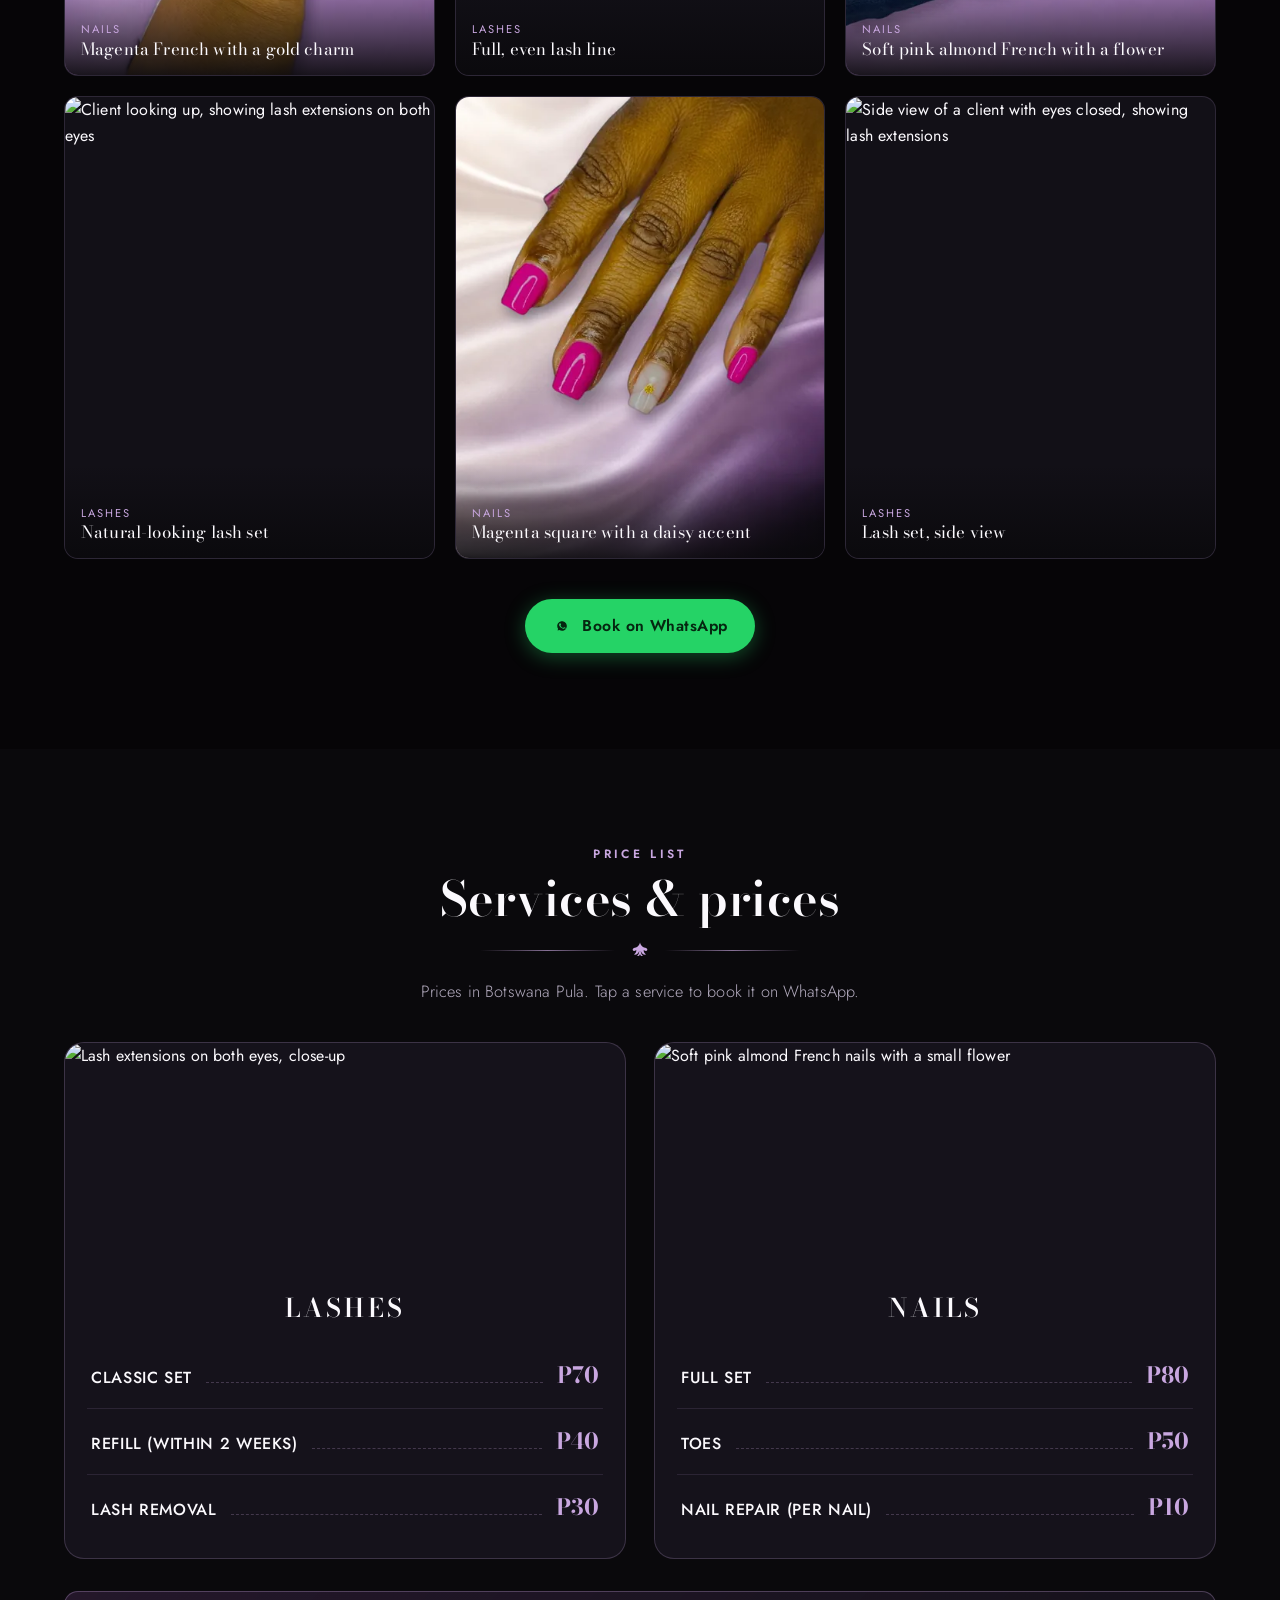
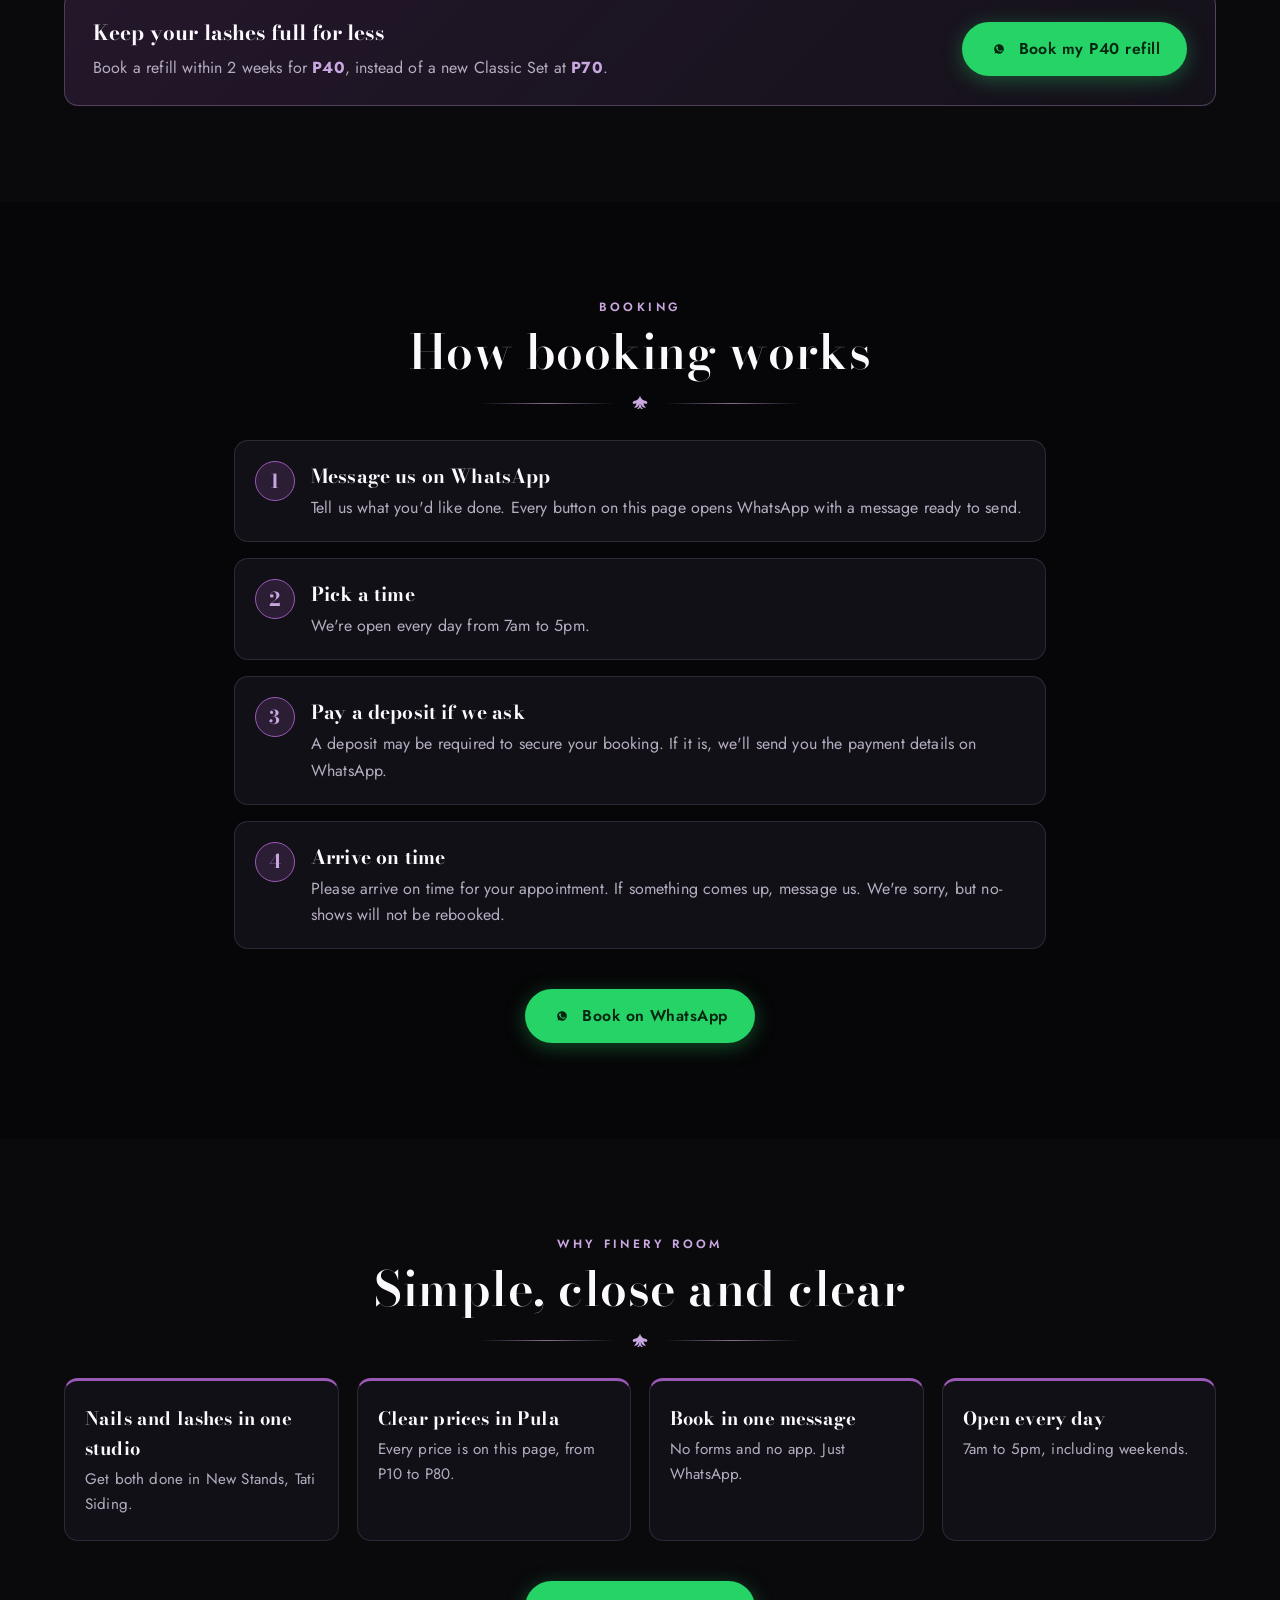
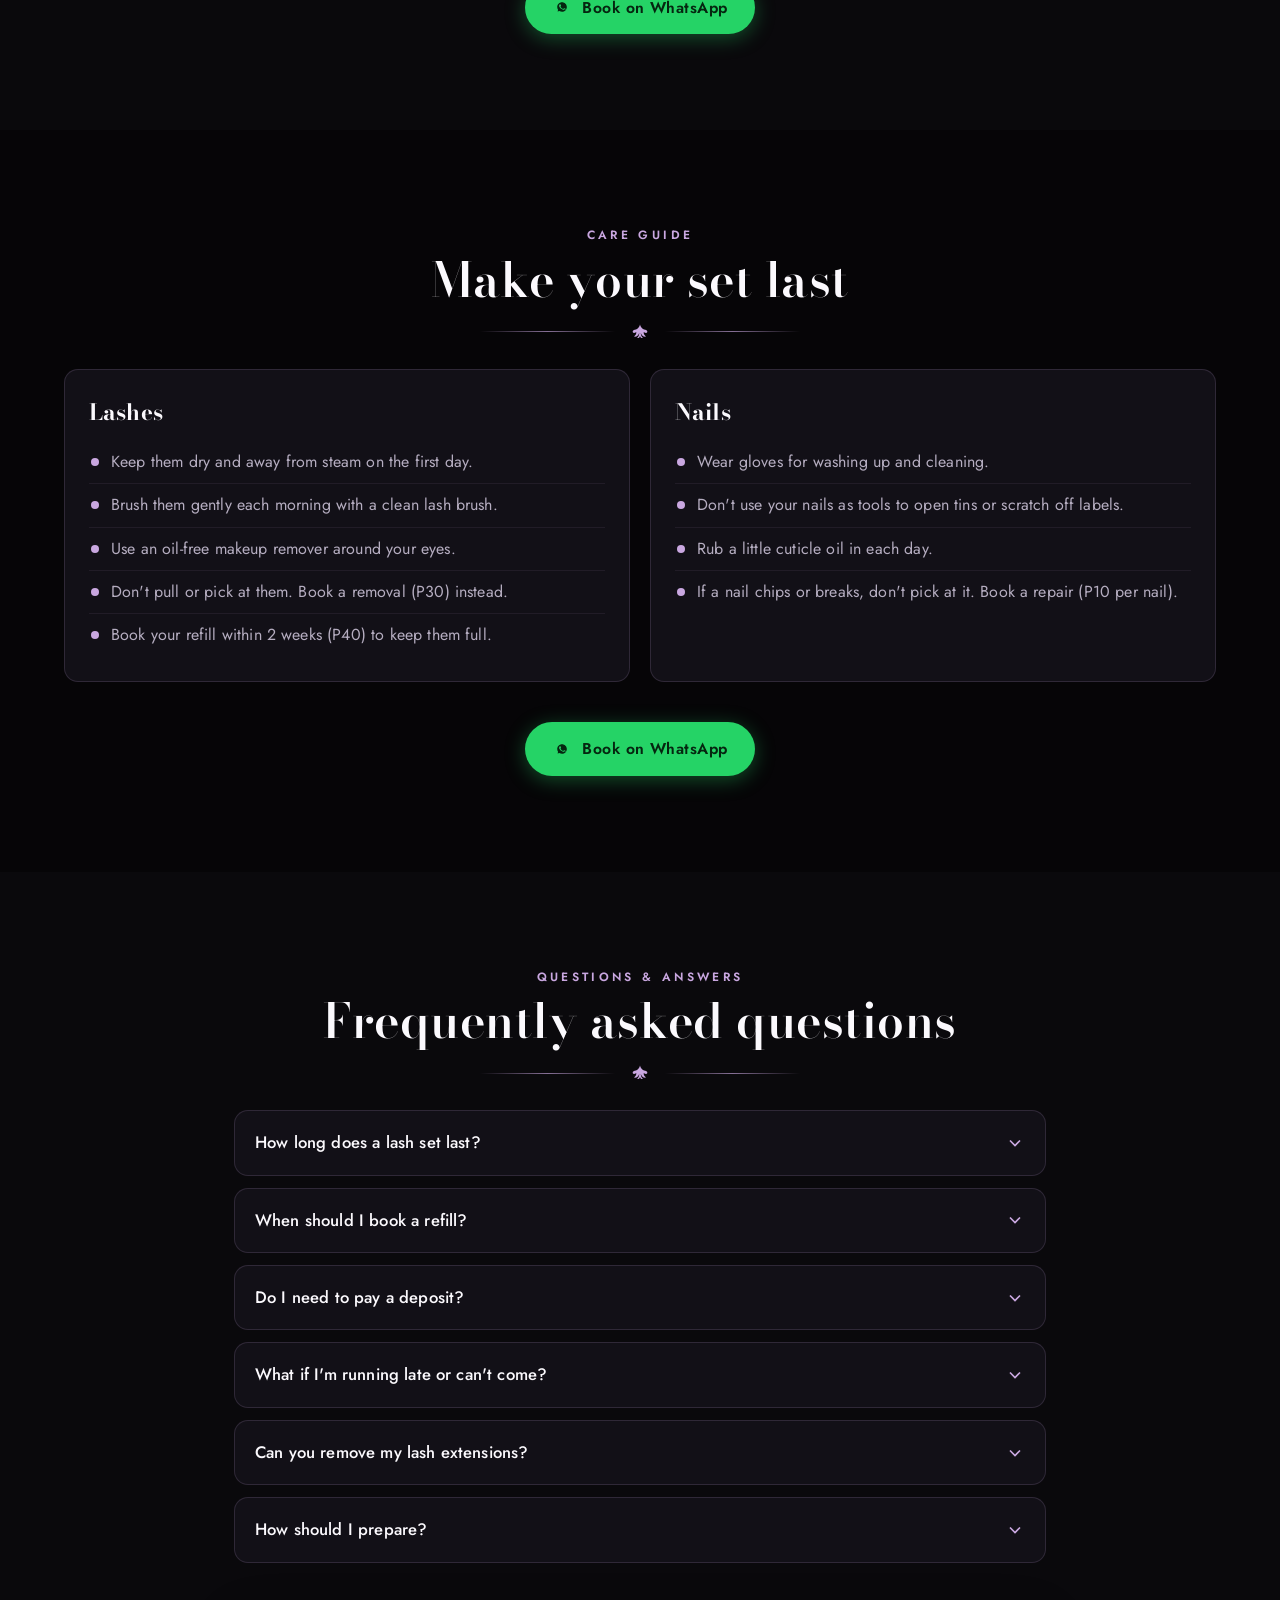
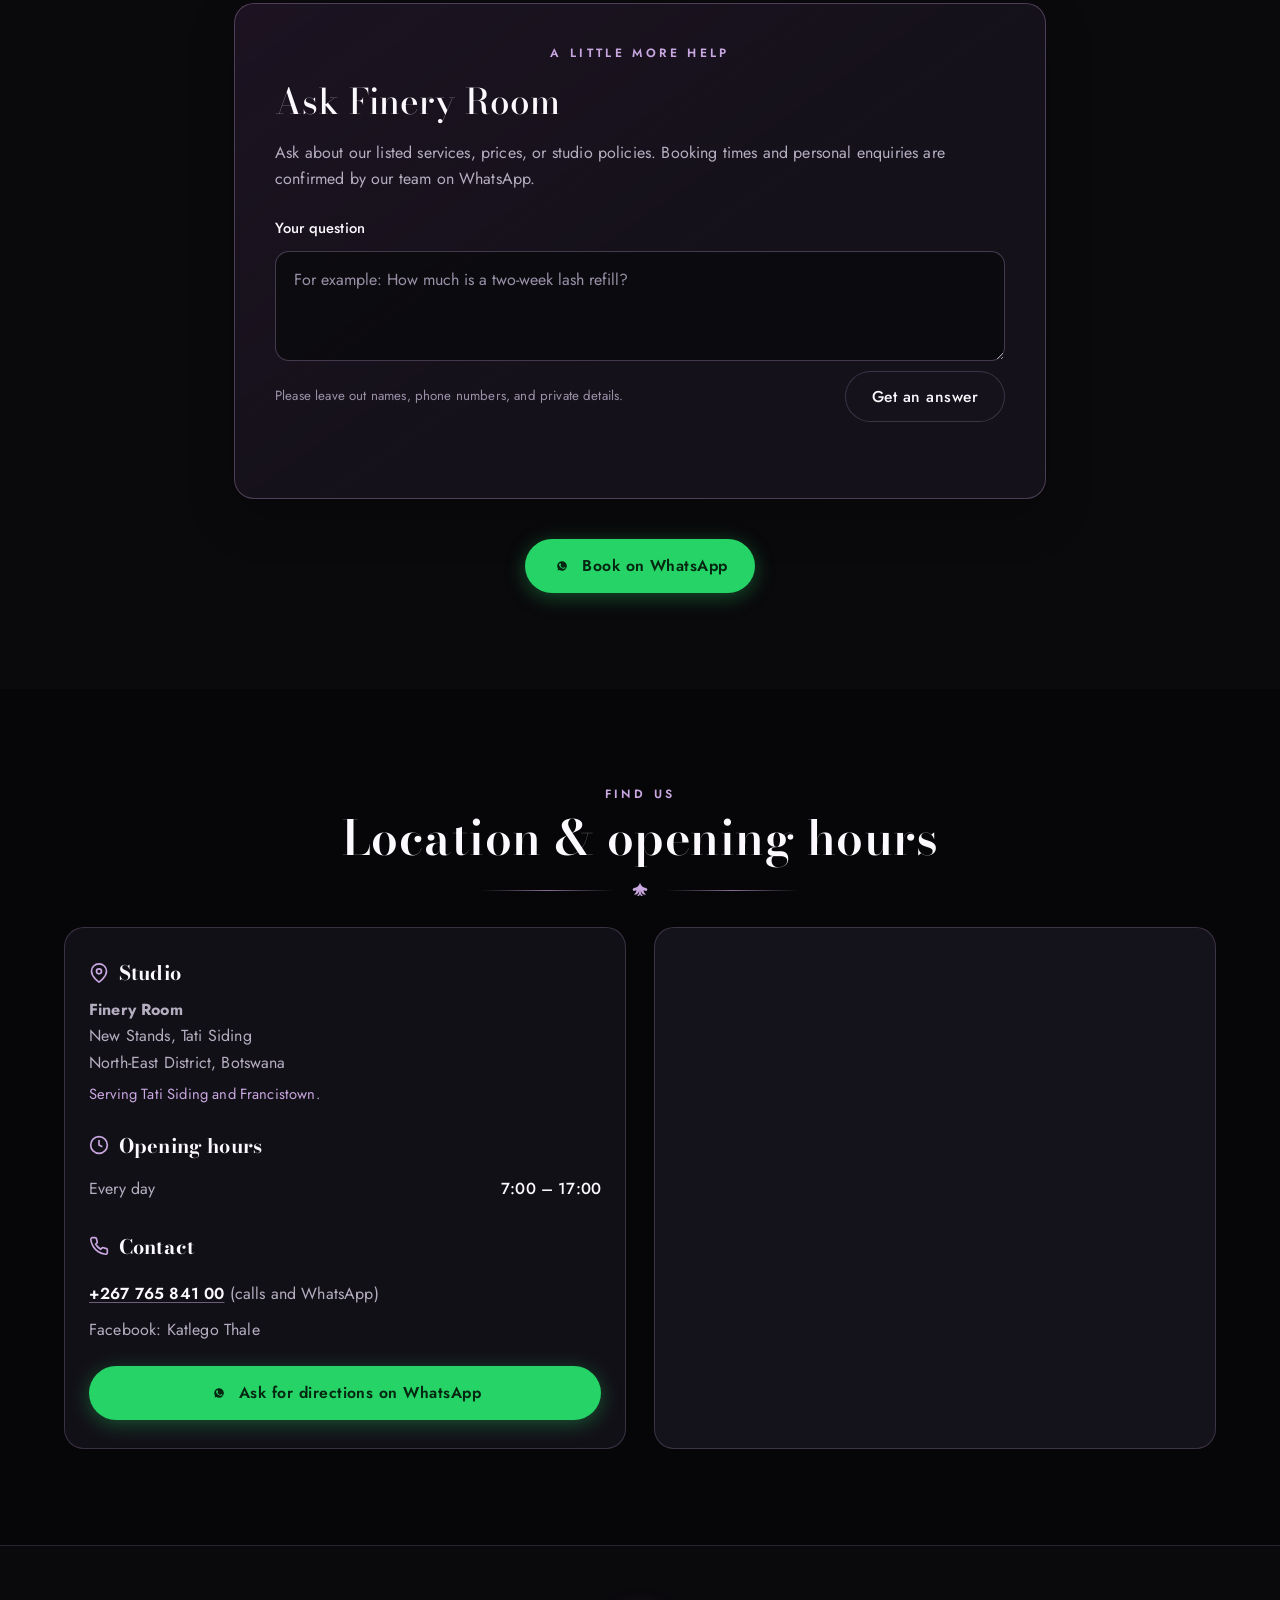
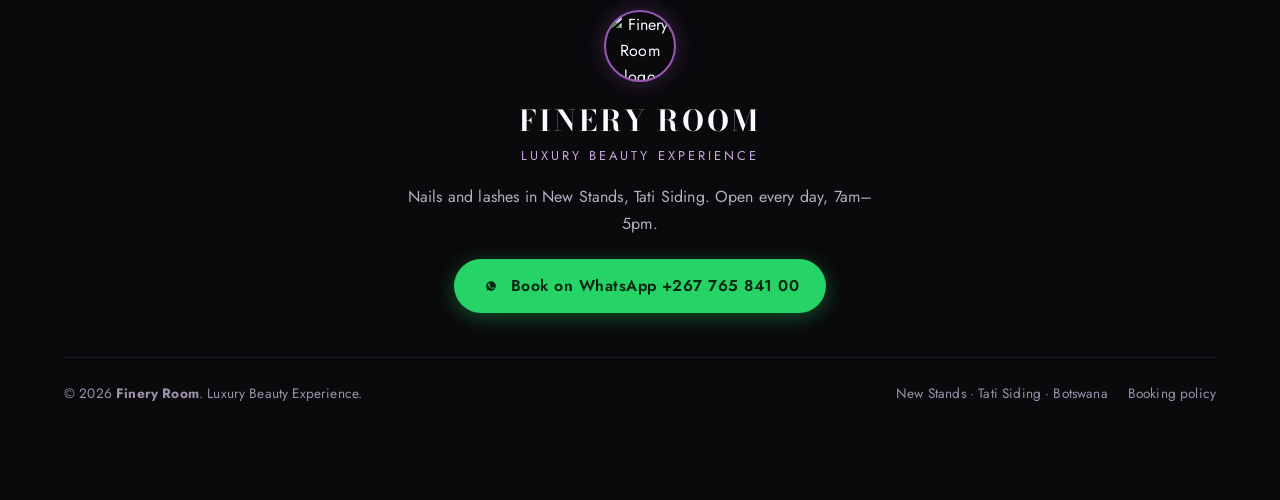
==== commit dc15c04a: "Rebuild home page as a selling page with a booking button after every block Hero states what, where," ====
--- a/index.html
+++ b/index.html
@@ -3,28 +3,29 @@
 <head>
   <meta charset="UTF-8">
   <meta name="viewport" content="width=device-width, initial-scale=1.0">
-  
+
   <!-- Primary SEO Meta Tags -->
-  <title>Finery Room | Luxury Beauty Experience — Nails & Lashes in Tati Siding, Botswana</title>
-  <meta name="title" content="Finery Room | Luxury Beauty Experience — Nails & Lashes in Tati Siding, Botswana">
-  <meta name="description" content="Finery Room provides bespoke eyelash extensions, classic refills, and precision nail artistry in Tati Siding, New Stands, Botswana. Affordable luxury beauty. Book on WhatsApp: +267 765 841 00.">
-  <meta name="keywords" content="Finery Room, Lashes Tati Siding, Nails Botswana, Eyelash extensions Francistown, Beauty salon Tati Siding, Botswana Pula nails, nail repair, classic lash set, luxury beauty experience">
+  <title>Finery Room | Nails &amp; Lashes in Tati Siding, Botswana</title>
+  <meta name="description" content="Nails and lash extensions in New Stands, Tati Siding, serving Tati Siding and Francistown. Lashes from P70, nails from P80. Open every day 7am–5pm. Book on WhatsApp: +267 765 841 00.">
   <meta name="author" content="Finery Room">
   <meta name="robots" content="index, follow">
-
-  <!-- Open Graph / WhatsApp / Facebook / Instagram Sharing -->
+  <link rel="canonical" href="https://finery-room.crazykelt75.workers.dev/">
+
+  <!-- Open Graph / WhatsApp / Facebook Sharing -->
   <meta property="og:type" content="website">
-  <meta property="og:url" content="https://fineryroom.bw/">
-  <meta property="og:title" content="Finery Room | Luxury Beauty Experience — Nails & Lashes">
-  <meta property="og:description" content="Bespoke eyelash extensions and precision nail artistry in Tati Siding, Botswana. Classic sets from P70, full nail sets from P80. Book on WhatsApp at +267 765 841 00.">
-  <meta property="og:image" content="assets/logo.jpg">
+  <meta property="og:url" content="https://finery-room.crazykelt75.workers.dev/">
+  <meta property="og:title" content="Finery Room | Nails &amp; Lashes in Tati Siding">
+  <meta property="og:description" content="Lashes from P70 · Nails from P80. Open every day 7am–5pm. Book on WhatsApp: +267 765 841 00.">
+  <meta property="og:image" content="https://finery-room.crazykelt75.workers.dev/assets/img/share-1200x630.jpg">
+  <meta property="og:image:width" content="1200">
+  <meta property="og:image:height" content="630">
   <meta property="og:locale" content="en_BW">
 
   <!-- Twitter Card -->
   <meta name="twitter:card" content="summary_large_image">
-  <meta name="twitter:title" content="Finery Room | Luxury Beauty Experience">
-  <meta name="twitter:description" content="Bespoke eyelash extensions & precision nail artistry in Tati Siding, Botswana. Book on WhatsApp: +267 765 841 00.">
-  <meta name="twitter:image" content="assets/logo.jpg">
+  <meta name="twitter:title" content="Finery Room | Nails &amp; Lashes in Tati Siding">
+  <meta name="twitter:description" content="Lashes from P70 · Nails from P80. Book on WhatsApp: +267 765 841 00.">
+  <meta name="twitter:image" content="https://finery-room.crazykelt75.workers.dev/assets/img/share-1200x630.jpg">
 
   <!-- Mobile & PWA App Icons (Home Screen App Button) -->
   <link rel="manifest" href="manifest.json">
@@ -37,12 +38,15 @@
   <link rel="icon" type="image/png" sizes="512x512" href="assets/icon-512.png">
   <link rel="icon" type="image/svg+xml" href="assets/favicon.svg">
   <link rel="apple-touch-icon" sizes="180x180" href="assets/apple-touch-icon.png">
-  <link rel="apple-touch-icon" href="assets/logo.jpg">
-
-  <!-- Preconnect to Google Fonts -->
+
+  <!-- Hero image first, so the first screen paints quickly on mobile data -->
+  <link rel="preload" as="image" href="assets/img/nails-1-9x16-540.webp" imagesrcset="assets/img/nails-1-9x16-540.webp 540w, assets/img/nails-1-9x16-720.webp 720w" imagesizes="100vw" media="(max-width: 768px)">
+
+  <!-- Two font families only, loaded without blocking the first paint -->
   <link rel="preconnect" href="https://fonts.googleapis.com">
   <link rel="preconnect" href="https://fonts.gstatic.com" crossorigin>
-  <link href="https://fonts.googleapis.com/css2?family=Bodoni+Moda:ital,opsz,wght@0,6..96,400..900;1,6..96,400..900&family=Great+Vibes&family=Jost:ital,wght@0,300;0,400;0,500;0,600;0,700;1,300;1,400&family=Playfair+Display:ital,wght@0,500;0,600;0,700;1,400;1,600&display=swap" rel="stylesheet">
+  <link rel="preload" as="style" href="https://fonts.googleapis.com/css2?family=Bodoni+Moda:opsz,wght@6..96,500..700&family=Jost:wght@300..600&display=swap" onload="this.onload=null;this.rel='stylesheet'">
+  <noscript><link rel="stylesheet" href="https://fonts.googleapis.com/css2?family=Bodoni+Moda:opsz,wght@6..96,500..700&family=Jost:wght@300..600&display=swap"></noscript>
 
   <!-- Main Stylesheet -->
   <link rel="stylesheet" href="style.css">
@@ -53,12 +57,13 @@
     "@context": "https://schema.org",
     "@type": "BeautySalon",
     "name": "Finery Room",
-    "image": "assets/logo.jpg",
-    "description": "Bespoke eyelash extensions and precision nail artistry studio located in Tati Siding, Botswana.",
+    "url": "https://finery-room.crazykelt75.workers.dev/",
+    "image": "https://finery-room.crazykelt75.workers.dev/assets/img/share-1200x630.jpg",
+    "logo": "https://finery-room.crazykelt75.workers.dev/assets/logo.jpg",
+    "description": "Nail and lash extension studio in New Stands, Tati Siding, Botswana, serving Tati Siding and Francistown.",
     "telephone": "+26776584100",
     "priceRange": "P10 - P80",
     "currenciesAccepted": "BWP",
-    "paymentAccepted": "Orange Money, eWallet, Cash, Mobile Transfer",
     "address": {
       "@type": "PostalAddress",
       "streetAddress": "New Stands",
@@ -71,84 +76,28 @@
       "latitude": -21.2833,
       "longitude": 27.4667
     },
+    "areaServed": [
+      { "@type": "Place", "name": "Tati Siding" },
+      { "@type": "City", "name": "Francistown" }
+    ],
     "openingHoursSpecification": [
       {
         "@type": "OpeningHoursSpecification",
-        "dayOfWeek": ["Monday", "Tuesday", "Wednesday", "Thursday", "Friday"],
-        "opens": "08:30",
-        "closes": "17:30"
-      },
-      {
-        "@type": "OpeningHoursSpecification",
-        "dayOfWeek": ["Saturday"],
-        "opens": "08:00",
-        "closes": "18:00"
+        "dayOfWeek": ["Monday", "Tuesday", "Wednesday", "Thursday", "Friday", "Saturday", "Sunday"],
+        "opens": "07:00",
+        "closes": "17:00"
       }
     ],
     "hasOfferCatalog": {
       "@type": "OfferCatalog",
-      "name": "Beauty Services Menu",
+      "name": "Price list",
       "itemListElement": [
-        {
-          "@type": "Offer",
-          "itemOffered": {
-            "@type": "Service",
-            "name": "Classic Set Lashes",
-            "description": "Natural, lightweight full lash extension set"
-          },
-          "price": "70",
-          "priceCurrency": "BWP"
-        },
-        {
-          "@type": "Offer",
-          "itemOffered": {
-            "@type": "Service",
-            "name": "Lash Refill (2 Weeks)",
-            "description": "Lash infill and maintenance set"
-          },
-          "price": "40",
-          "priceCurrency": "BWP"
-        },
-        {
-          "@type": "Offer",
-          "itemOffered": {
-            "@type": "Service",
-            "name": "Lash Removal",
-            "description": "Gentle, non-damaging lash extension adhesive removal"
-          },
-          "price": "30",
-          "priceCurrency": "BWP"
-        },
-        {
-          "@type": "Offer",
-          "itemOffered": {
-            "@type": "Service",
-            "name": "Full Set Nails",
-            "description": "Custom tips, shaping and premium gel polish"
-          },
-          "price": "80",
-          "priceCurrency": "BWP"
-        },
-        {
-          "@type": "Offer",
-          "itemOffered": {
-            "@type": "Service",
-            "name": "Toes",
-            "description": "Cuticle prep and long-lasting gel application"
-          },
-          "price": "50",
-          "priceCurrency": "BWP"
-        },
-        {
-          "@type": "Offer",
-          "itemOffered": {
-            "@type": "Service",
-            "name": "Nail Repair (per nail)",
-            "description": "Rescue for single chipped or damaged nails"
-          },
-          "price": "10",
-          "priceCurrency": "BWP"
-        }
+        { "@type": "Offer", "itemOffered": { "@type": "Service", "name": "Lashes — Classic Set" }, "price": "70", "priceCurrency": "BWP" },
+        { "@type": "Offer", "itemOffered": { "@type": "Service", "name": "Lashes — Refill (within 2 weeks)" }, "price": "40", "priceCurrency": "BWP" },
+        { "@type": "Offer", "itemOffered": { "@type": "Service", "name": "Lashes — Lash Removal" }, "price": "30", "priceCurrency": "BWP" },
+        { "@type": "Offer", "itemOffered": { "@type": "Service", "name": "Nails — Full Set" }, "price": "80", "priceCurrency": "BWP" },
+        { "@type": "Offer", "itemOffered": { "@type": "Service", "name": "Nails — Toes" }, "price": "50", "priceCurrency": "BWP" },
+        { "@type": "Offer", "itemOffered": { "@type": "Service", "name": "Nails — Nail Repair (per nail)" }, "price": "10", "priceCurrency": "BWP" }
       ]
     }
   }
@@ -156,42 +105,57 @@
 </head>
 <body>
 
+  <!-- Shared icons, referenced with <use> so each glyph is written once -->
+  <svg class="icon-sprite" aria-hidden="true" focusable="false">
+    <symbol id="i-wa" viewBox="0 0 24 24">
+      <path fill="currentColor" d="M12.031 6.172c-3.181 0-5.767 2.586-5.768 5.766-.001 1.298.38 2.27 1.019 3.287l-.582 2.128 2.182-.573c.978.58 1.911.928 3.145.929 3.178 0 5.767-2.587 5.768-5.766.001-3.187-2.575-5.77-5.764-5.771zm3.392 8.244c-.144.405-.837.774-1.17.824-.299.045-.677.063-1.092-.069-.252-.08-.575-.187-.988-.365-1.739-.751-2.874-2.502-2.961-2.617-.087-.116-.708-.94-.708-1.793s.448-1.273.607-1.446c.159-.173.346-.217.462-.217l.332.006c.106.005.249-.04.39.298.144.347.491 1.2.534 1.288.043.088.072.189.014.305-.058.115-.087.187-.173.289l-.26.308c-.087.093-.178.193-.076.368.101.173.45 1.042 1.344 1.838.749.667 1.381.874 1.576.97.195.097.309.083.424-.049.116-.13.498-.579.631-.777.133-.198.266-.165.448-.098.182.067 1.155.545 1.353.644.198.099.33.148.379.231.049.083.049.48-.095.885z"/>
+    </symbol>
+    <symbol id="i-fleur" viewBox="0 0 24 24">
+      <path fill="currentColor" d="M12 2C11.5 5 9.5 7 8 8C6 9.3 4 9 3 10C2 11 2 12.5 3 13C4 13.5 5.5 13 7 12C7.5 14 6 16.5 4 18C5.5 18.5 7.5 18 9 16.5C10 15.5 10.5 14.5 11 13C11 16 10 18.5 8 20C10 20.5 12 19 12 17C12 19 14 20.5 16 20C14 18.5 13 16 13 13C13.5 14.5 14 15.5 15 16.5C16.5 18 18.5 18.5 20 18C18 16.5 16.5 14 17 12C18.5 13 20 13.5 21 13C22 12.5 22 11 21 10C20 9 18 9.3 16 8C14.5 7 12.5 5 12 2Z"/>
+    </symbol>
+    <symbol id="i-pin" viewBox="0 0 24 24">
+      <path fill="none" stroke="currentColor" stroke-width="2" d="M21 10c0 7-9 13-9 13s-9-6-9-13a9 9 0 0 1 18 0z"/><circle fill="none" stroke="currentColor" stroke-width="2" cx="12" cy="10" r="3"/>
+    </symbol>
+    <symbol id="i-clock" viewBox="0 0 24 24">
+      <circle fill="none" stroke="currentColor" stroke-width="2" cx="12" cy="12" r="10"/><polyline fill="none" stroke="currentColor" stroke-width="2" points="12 6 12 12 16 14"/>
+    </symbol>
+    <symbol id="i-phone" viewBox="0 0 24 24">
+      <path fill="none" stroke="currentColor" stroke-width="2" d="M22 16.92v3a2 2 0 0 1-2.18 2 19.79 19.79 0 0 1-8.63-3.07 19.5 19.5 0 0 1-6-6 19.79 19.79 0 0 1-3.07-8.67A2 2 0 0 1 4.11 2h3a2 2 0 0 1 2 1.72 12.84 12.84 0 0 0 .7 2.81 2 2 0 0 1-.45 2.11L8.09 9.91a16 16 0 0 0 6 6l1.27-1.27a2 2 0 0 1 2.11-.45 12.84 12.84 0 0 0 2.81.7A2 2 0 0 1 22 16.92z"/>
+    </symbol>
+    <symbol id="i-chevron" viewBox="0 0 24 24">
+      <polyline fill="none" stroke="currentColor" stroke-width="2" points="6 9 12 15 18 9"/>
+    </symbol>
+  </svg>
+
   <!-- =========================================================================
-       1. Sticky Header
+       Sticky Header
        ========================================================================= -->
   <header class="site-header" id="siteHeader">
     <div class="container header-container">
-      <a href="#hero" class="header-brand" aria-label="Finery Room Home">
-        <img src="assets/logo.jpg" alt="Finery Room FR Monogram Logo" class="header-logo-img" width="48" height="48">
+      <a href="#top" class="header-brand" aria-label="Finery Room home">
+        <img src="assets/img/logo-96.webp" alt="" class="header-logo-img" width="48" height="48">
         <div class="header-brand-text">
           <span class="header-brand-title">FINERY ROOM</span>
           <span class="header-brand-subtitle">Luxury Beauty Experience</span>
         </div>
       </a>
 
-      <!-- Desktop Navigation -->
-      <nav class="nav-desktop" aria-label="Primary Navigation">
-        <a href="#services" class="nav-link">Services & Prices</a>
-        <a href="#gallery" class="nav-link">Gallery</a>
-        <a href="#about" class="nav-link">About</a>
-        <a href="#policies" class="nav-link">Policies</a>
+      <nav class="nav-desktop" aria-label="Primary navigation">
+        <a href="#work" class="nav-link">Our Work</a>
+        <a href="#prices" class="nav-link">Prices</a>
+        <a href="#booking" class="nav-link">Booking</a>
+        <a href="#care" class="nav-link">Care Guide</a>
         <a href="#faq" class="nav-link">FAQ</a>
-        <a href="#location" class="nav-link">Location</a>
+        <a href="#find-us" class="nav-link">Find Us</a>
       </nav>
 
-      <!-- Header Actions -->
       <div class="header-actions">
-        <a href="https://wa.me/26776584100?text=Hi%20Finery%20Room%2C%20I%27d%20like%20to%20book%20an%20appointment" class="btn btn-whatsapp btn-sm" target="_blank" rel="noopener noreferrer">
-          <!-- WhatsApp SVG Icon -->
-          <svg width="18" height="18" viewBox="0 0 24 24" fill="currentColor" aria-hidden="true">
-            <path d="M12.031 6.172c-3.181 0-5.767 2.586-5.768 5.766-.001 1.298.38 2.27 1.019 3.287l-.582 2.128 2.182-.573c.978.58 1.911.928 3.145.929 3.178 0 5.767-2.587 5.768-5.766.001-3.187-2.575-5.77-5.764-5.771zm3.392 8.244c-.144.405-.837.774-1.17.824-.299.045-.677.063-1.092-.069-.252-.08-.575-.187-.988-.365-1.739-.751-2.874-2.502-2.961-2.617-.087-.116-.708-.94-.708-1.793s.448-1.273.607-1.446c.159-.173.346-.217.462-.217l.332.006c.106.005.249-.04.39.298.144.347.491 1.2.534 1.288.043.088.072.189.014.305-.058.115-.087.187-.173.289l-.26.308c-.087.093-.178.193-.076.368.101.173.45 1.042 1.344 1.838.749.667 1.381.874 1.576.97.195.097.309.083.424-.049.116-.13.498-.579.631-.777.133-.198.266-.165.448-.098.182.067 1.155.545 1.353.644.198.099.33.148.379.231.049.083.049.48-.095.885z"/>
-          </svg>
+        <a href="https://wa.me/26776584100?text=Hi%20Finery%20Room%2C%20I%27d%20like%20to%20book%20an%20appointment" class="btn btn-whatsapp btn-sm" data-src="header" target="_blank" rel="noopener noreferrer">
+          <svg class="icon" aria-hidden="true"><use href="#i-wa"/></svg>
           <span>Book on WhatsApp</span>
         </a>
-
-        <!-- Mobile Menu Toggle Button -->
-        <button type="button" class="mobile-toggle" id="mobileToggle" aria-label="Toggle navigation menu" aria-expanded="false">
-          <svg viewBox="0 0 24 24" fill="none" stroke="currentColor" stroke-width="2" stroke-linecap="round">
+        <button type="button" class="mobile-toggle" id="mobileToggle" aria-label="Open menu" aria-expanded="false" aria-controls="mobileDrawer">
+          <svg viewBox="0 0 24 24" fill="none" stroke="currentColor" stroke-width="2" stroke-linecap="round" aria-hidden="true">
             <line x1="3" y1="6" x2="21" y2="6"></line>
             <line x1="3" y1="12" x2="21" y2="12"></line>
             <line x1="3" y1="18" x2="21" y2="18"></line>
@@ -203,614 +167,303 @@
 
   <!-- Mobile Drawer -->
   <div class="mobile-drawer" id="mobileDrawer" aria-hidden="true">
-    <a href="#services" class="nav-link mobile-nav-link">Services & Price List</a>
-    <a href="#gallery" class="nav-link mobile-nav-link">Client Gallery</a>
-    <a href="#about" class="nav-link mobile-nav-link">About The Studio</a>
-    <a href="#policies" class="nav-link mobile-nav-link">Studio Policies</a>
-    <a href="#faq" class="nav-link mobile-nav-link">Questions & FAQ</a>
-    <a href="#location" class="nav-link mobile-nav-link">Location & Hours</a>
-    <a href="https://wa.me/26776584100?text=Hi%20Finery%20Room%2C%20I%27d%20like%20to%20book%20an%20appointment" class="btn btn-whatsapp btn-block" target="_blank" rel="noopener noreferrer" style="margin-top: 20px;">
-      <svg width="20" height="20" viewBox="0 0 24 24" fill="currentColor">
-        <path d="M12.031 6.172c-3.181 0-5.767 2.586-5.768 5.766-.001 1.298.38 2.27 1.019 3.287l-.582 2.128 2.182-.573c.978.58 1.911.928 3.145.929 3.178 0 5.767-2.587 5.768-5.766.001-3.187-2.575-5.77-5.764-5.771zm3.392 8.244c-.144.405-.837.774-1.17.824-.299.045-.677.063-1.092-.069-.252-.08-.575-.187-.988-.365-1.739-.751-2.874-2.502-2.961-2.617-.087-.116-.708-.94-.708-1.793s.448-1.273.607-1.446c.159-.173.346-.217.462-.217l.332.006c.106.005.249-.04.39.298.144.347.491 1.2.534 1.288.043.088.072.189.014.305-.058.115-.087.187-.173.289l-.26.308c-.087.093-.178.193-.076.368.101.173.45 1.042 1.344 1.838.749.667 1.381.874 1.576.97.195.097.309.083.424-.049.116-.13.498-.579.631-.777.133-.198.266-.165.448-.098.182.067 1.155.545 1.353.644.198.099.33.148.379.231.049.083.049.48-.095.885z"/>
-      </svg>
-      <span>Book on WhatsApp (+267 765 841 00)</span>
+    <a href="#work" class="nav-link mobile-nav-link">Our Work</a>
+    <a href="#prices" class="nav-link mobile-nav-link">Prices</a>
+    <a href="#booking" class="nav-link mobile-nav-link">How Booking Works</a>
+    <a href="#care" class="nav-link mobile-nav-link">Care Guide</a>
+    <a href="#faq" class="nav-link mobile-nav-link">FAQ</a>
+    <a href="#find-us" class="nav-link mobile-nav-link">Find Us</a>
+    <a href="https://wa.me/26776584100?text=Hi%20Finery%20Room%2C%20I%27d%20like%20to%20book%20an%20appointment" class="btn btn-whatsapp btn-block" data-src="menu" target="_blank" rel="noopener noreferrer">
+      <svg class="icon" aria-hidden="true"><use href="#i-wa"/></svg>
+      <span>Book on WhatsApp</span>
     </a>
   </div>
 
-  <main id="mainContent">
-    <!-- =======================================================================
-         2. Hero Section
-         ======================================================================= -->
-    <section class="hero-section" id="hero">
+  <main id="top">
+    <!-- =======================================================================
+         1. Hero — what, where, what you get, how to book
+         ======================================================================= -->
+    <section class="hero" aria-labelledby="heroTitle">
+      <div class="hero-media" aria-hidden="true">
+        <picture>
+          <source media="(min-width: 769px)" srcset="assets/img/nails-1-16x9-960.webp 960w, assets/img/nails-1-16x9-1600.webp 1600w" sizes="100vw">
+          <img src="assets/img/nails-1-9x16-540.webp" srcset="assets/img/nails-1-9x16-540.webp 540w, assets/img/nails-1-9x16-720.webp 720w" sizes="100vw" width="540" height="960" alt="" fetchpriority="high">
+        </picture>
+      </div>
       <div class="container hero-content">
-        <div class="hero-badge-wrap">
-          <span class="hero-badge">Tati Siding · New Stands · Botswana</span>
-        </div>
-
-        <h1 class="hero-title">Finery Room</h1>
-        <p class="hero-tagline">Luxury Beauty Experience</p>
-
-        <!-- Brand Fleur-de-lis Divider -->
-        <div class="brand-divider" aria-hidden="true">
-          <svg class="fleur-icon" viewBox="0 0 24 24">
-            <path d="M12 2C11.5 5 9.5 7 8 8C6 9.3 4 9 3 10C2 11 2 12.5 3 13C4 13.5 5.5 13 7 12C7.5 14 6 16.5 4 18C5.5 18.5 7.5 18 9 16.5C10 15.5 10.5 14.5 11 13C11 16 10 18.5 8 20C10 20.5 12 19 12 17C12 19 14 20.5 16 20C14 18.5 13 16 13 13C13.5 14.5 14 15.5 15 16.5C16.5 18 18.5 18.5 20 18C18 16.5 16.5 14 17 12C18.5 13 20 13.5 21 13C22 12.5 22 11 21 10C20 9 18 9.3 16 8C14.5 7 12.5 5 12 2Z"/>
-          </svg>
-        </div>
-
-        <p class="hero-desc">
-          Bespoke eyelash extensions and precision nail artistry. Handcrafted with high-fashion technique, personal care, and hospital-grade sanitization in our private Tati Siding studio.
-        </p>
-
+        <span class="hero-badge">New Stands · Tati Siding · Botswana</span>
+        <h1 class="hero-title" id="heroTitle">Nails &amp; lashes in Tati Siding</h1>
+        <p class="hero-prices">Lashes from <strong>P70</strong> · Nails from <strong>P80</strong></p>
+        <p class="hero-meta">Open every day, 7am–5pm · Serving Tati Siding and Francistown</p>
         <div class="hero-ctas">
-          <a href="https://wa.me/26776584100?text=Hi%20Finery%20Room%2C%20I%27d%20like%20to%20book%20an%20appointment" class="btn btn-whatsapp" target="_blank" rel="noopener noreferrer">
-            <svg width="20" height="20" viewBox="0 0 24 24" fill="currentColor" aria-hidden="true">
-              <path d="M12.031 6.172c-3.181 0-5.767 2.586-5.768 5.766-.001 1.298.38 2.27 1.019 3.287l-.582 2.128 2.182-.573c.978.58 1.911.928 3.145.929 3.178 0 5.767-2.587 5.768-5.766.001-3.187-2.575-5.77-5.764-5.771zm3.392 8.244c-.144.405-.837.774-1.17.824-.299.045-.677.063-1.092-.069-.252-.08-.575-.187-.988-.365-1.739-.751-2.874-2.502-2.961-2.617-.087-.116-.708-.94-.708-1.793s.448-1.273.607-1.446c.159-.173.346-.217.462-.217l.332.006c.106.005.249-.04.39.298.144.347.491 1.2.534 1.288.043.088.072.189.014.305-.058.115-.087.187-.173.289l-.26.308c-.087.093-.178.193-.076.368.101.173.45 1.042 1.344 1.838.749.667 1.381.874 1.576.97.195.097.309.083.424-.049.116-.13.498-.579.631-.777.133-.198.266-.165.448-.098.182.067 1.155.545 1.353.644.198.099.33.148.379.231.049.083.049.48-.095.885z"/>
-            </svg>
+          <a href="https://wa.me/26776584100?text=Hi%20Finery%20Room%2C%20I%27d%20like%20to%20book%20an%20appointment" class="btn btn-whatsapp" data-src="hero" target="_blank" rel="noopener noreferrer">
+            <svg class="icon" aria-hidden="true"><use href="#i-wa"/></svg>
             <span>Book on WhatsApp</span>
           </a>
-          <a href="#services" class="btn btn-outline">
-            <span>View Prices</span>
-          </a>
-        </div>
-
-        <!-- Pillars from WhatsApp Ad Card -->
-        <div class="hero-pillars">
-          <div class="pillar-item">
-            <div class="pillar-icon">
-              <!-- Calendar Icon -->
-              <svg viewBox="0 0 24 24" fill="none" stroke="currentColor" stroke-width="2">
-                <rect x="3" y="4" width="18" height="18" rx="2" ry="2"></rect>
-                <line x1="16" y1="2" x2="16" y2="6"></line>
-                <line x1="8" y1="2" x2="8" y2="6"></line>
-                <line x1="3" y1="10" x2="21" y2="10"></line>
-              </svg>
-            </div>
-            <span>Appointments Recommended</span>
-          </div>
-
-          <div class="pillar-item">
-            <div class="pillar-icon">
-              <!-- Map Pin Icon -->
-              <svg viewBox="0 0 24 24" fill="none" stroke="currentColor" stroke-width="2">
-                <path d="M21 10c0 7-9 13-9 13s-9-6-9-13a9 9 0 0 1 18 0z"></path>
-                <circle cx="12" cy="10" r="3"></circle>
-              </svg>
-            </div>
-            <span>Location: Tatisiding Newstance</span>
-          </div>
-
-          <div class="pillar-item">
-            <div class="pillar-icon">
-              <!-- Heart/Quality Icon -->
-              <svg viewBox="0 0 24 24" fill="none" stroke="currentColor" stroke-width="2">
-                <path d="M20.84 4.61a5.5 5.5 0 0 0-7.78 0L12 5.67l-1.06-1.06a5.5 5.5 0 0 0-7.78 7.78l1.06 1.06L12 21.23l7.78-7.78 1.06-1.06a5.5 5.5 0 0 0 0-7.78z"></path>
-              </svg>
-            </div>
-            <span>Quality Service Every Time</span>
-          </div>
-        </div>
-      </div>
-    </section>
-
-    <!-- =======================================================================
-         3. Services & Price List (Bold Design Move — Exact Brand Card)
-         ======================================================================= -->
-    <section class="services-section" id="services">
+          <a href="#prices" class="btn btn-outline">See all prices</a>
+        </div>
+      </div>
+    </section>
+
+    <!-- =======================================================================
+         2. Proof — real Finery Room work
+         ======================================================================= -->
+    <section class="section section-dark" id="work" aria-labelledby="workTitle">
       <div class="container">
-        <span class="section-label">PRICE LIST</span>
-        <h2 class="section-title">Curated Beauty Menu</h2>
-
-        <div class="brand-divider" aria-hidden="true">
-          <svg class="fleur-icon" viewBox="0 0 24 24">
-            <path d="M12 2C11.5 5 9.5 7 8 8C6 9.3 4 9 3 10C2 11 2 12.5 3 13C4 13.5 5.5 13 7 12C7.5 14 6 16.5 4 18C5.5 18.5 7.5 18 9 16.5C10 15.5 10.5 14.5 11 13C11 16 10 18.5 8 20C10 20.5 12 19 12 17C12 19 14 20.5 16 20C14 18.5 13 16 13 13C13.5 14.5 14 15.5 15 16.5C16.5 18 18.5 18.5 20 18C18 16.5 16.5 14 17 12C18.5 13 20 13.5 21 13C22 12.5 22 11 21 10C20 9 18 9.3 16 8C14.5 7 12.5 5 12 2Z"/>
-          </svg>
-        </div>
-
-        <p class="section-subtitle">
-          Prices stated in Botswana Pula (P). Transparent, accessible rates for uncompromising luxury artistry.
-        </p>
-
-        <!-- Pricing Grid (Lashes and Nails) -->
+        <span class="section-label">Our Work</span>
+        <h2 class="section-title" id="workTitle">Real sets from our studio</h2>
+        <div class="brand-divider" aria-hidden="true"><svg class="fleur-icon"><use href="#i-fleur"/></svg></div>
+        <p class="section-subtitle">Every photo is a real Finery Room client. On nail photos we tidy the background; the nails themselves are never edited.</p>
+
+        <div class="gallery-filters" role="group" aria-label="Filter our work">
+          <button type="button" class="filter-btn" data-filter="all" aria-pressed="true">All</button>
+          <button type="button" class="filter-btn" data-filter="nails" aria-pressed="false">Nails</button>
+          <button type="button" class="filter-btn" data-filter="lashes" aria-pressed="false">Lashes</button>
+        </div>
+
+        <ul class="gallery-grid" id="galleryGrid">
+          <li class="gallery-item" data-category="nails">
+            <img src="assets/img/nails-1-4x5-320.webp" srcset="assets/img/nails-1-4x5-320.webp 320w, assets/img/nails-1-4x5-480.webp 480w, assets/img/nails-1-4x5-960.webp 960w" sizes="(max-width: 1024px) 50vw, 33vw" width="480" height="600" loading="lazy" decoding="async" alt="Magenta almond nails with white French tips, a gold charm and small beads">
+            <div class="gallery-caption"><span class="gallery-tag">Nails</span><span class="gallery-title">Magenta French with a gold charm</span></div>
+          </li>
+          <li class="gallery-item" data-category="lashes">
+            <img src="assets/img/lashes-2-4x5-320.webp" srcset="assets/img/lashes-2-4x5-320.webp 320w, assets/img/lashes-2-4x5-480.webp 478w" sizes="(max-width: 1024px) 50vw, 33vw" width="478" height="598" loading="lazy" decoding="async" alt="Close-up of a client's eyes with lash extensions">
+            <div class="gallery-caption"><span class="gallery-tag">Lashes</span><span class="gallery-title">Full, even lash line</span></div>
+          </li>
+          <li class="gallery-item" data-category="nails">
+            <img src="assets/img/nails-2-4x5-320.webp" srcset="assets/img/nails-2-4x5-320.webp 320w, assets/img/nails-2-4x5-480.webp 480w, assets/img/nails-2-4x5-960.webp 960w" sizes="(max-width: 1024px) 50vw, 33vw" width="480" height="600" loading="lazy" decoding="async" alt="Soft pink almond nails with thin white French outlines and a small white flower">
+            <div class="gallery-caption"><span class="gallery-tag">Nails</span><span class="gallery-title">Soft pink almond French with a flower</span></div>
+          </li>
+          <li class="gallery-item" data-category="lashes">
+            <img src="assets/img/lashes-1-4x5-320.webp" srcset="assets/img/lashes-1-4x5-320.webp 320w, assets/img/lashes-1-4x5-480.webp 480w, assets/img/lashes-1-4x5-768.webp 768w" sizes="(max-width: 1024px) 50vw, 33vw" width="480" height="600" loading="lazy" decoding="async" alt="Client looking up, showing lash extensions on both eyes">
+            <div class="gallery-caption"><span class="gallery-tag">Lashes</span><span class="gallery-title">Natural-looking lash set</span></div>
+          </li>
+          <li class="gallery-item" data-category="nails">
+            <img src="assets/img/nails-3-4x5-320.webp" srcset="assets/img/nails-3-4x5-320.webp 320w, assets/img/nails-3-4x5-480.webp 480w, assets/img/nails-3-4x5-960.webp 960w" sizes="(max-width: 1024px) 50vw, 33vw" width="480" height="600" loading="lazy" decoding="async" alt="Bright magenta square nails with one nude accent nail painted with a small daisy">
+            <div class="gallery-caption"><span class="gallery-tag">Nails</span><span class="gallery-title">Magenta square with a daisy accent</span></div>
+          </li>
+          <li class="gallery-item" data-category="lashes">
+            <img src="assets/img/lashes-3-4x5-320.webp" srcset="assets/img/lashes-3-4x5-320.webp 320w, assets/img/lashes-3-4x5-480.webp 480w, assets/img/lashes-3-4x5-768.webp 768w" sizes="(max-width: 1024px) 50vw, 33vw" width="480" height="600" loading="lazy" decoding="async" alt="Side view of a client with eyes closed, showing lash extensions">
+            <div class="gallery-caption"><span class="gallery-tag">Lashes</span><span class="gallery-title">Lash set, side view</span></div>
+          </li>
+        </ul>
+
+        <div class="block-cta">
+          <a href="https://wa.me/26776584100?text=Hi%20Finery%20Room%2C%20I%27d%20like%20to%20book%20an%20appointment" class="btn btn-whatsapp" data-src="work" target="_blank" rel="noopener noreferrer">
+            <svg class="icon" aria-hidden="true"><use href="#i-wa"/></svg><span>Book on WhatsApp</span>
+          </a>
+        </div>
+      </div>
+    </section>
+
+    <!-- =======================================================================
+         3. Services & prices
+         ======================================================================= -->
+    <section class="section" id="prices" aria-labelledby="pricesTitle">
+      <div class="container">
+        <span class="section-label">Price List</span>
+        <h2 class="section-title" id="pricesTitle">Services &amp; prices</h2>
+        <div class="brand-divider" aria-hidden="true"><svg class="fleur-icon"><use href="#i-fleur"/></svg></div>
+        <p class="section-subtitle">Prices in Botswana Pula. Tap a service to book it on WhatsApp.</p>
+
         <div class="pricing-grid">
-          
-          <!-- LASHES CARD -->
-          <article class="service-card" id="card-lashes">
+          <article class="service-card" aria-labelledby="lashesTitle">
             <div class="card-image-wrap">
-              <img src="assets/work-lashes-1.jpg" alt="Client with classic eyelash extensions by Finery Room" class="card-img" loading="lazy">
-              <div class="card-image-gradient"></div>
-            </div>
-
+              <img src="assets/img/lashes-2-wide-640.webp" srcset="assets/img/lashes-2-wide-640.webp 640w, assets/img/lashes-2-wide-960.webp 960w" sizes="(max-width: 680px) 100vw, 600px" width="960" height="561" loading="lazy" decoding="async" alt="Lash extensions on both eyes, close-up" class="card-img">
+            </div>
             <div class="card-content">
-              <div class="card-header">
-                <h3 class="card-title">Lashes</h3>
-                <div class="brand-divider" style="margin: 8px auto 0; max-width: 140px;" aria-hidden="true">
-                  <svg class="fleur-icon" style="width: 14px; height: 14px;" viewBox="0 0 24 24">
-                    <path d="M12 2C11.5 5 9.5 7 8 8C6 9.3 4 9 3 10C2 11 2 12.5 3 13C4 13.5 5.5 13 7 12C7.5 14 6 16.5 4 18C5.5 18.5 7.5 18 9 16.5C10 15.5 10.5 14.5 11 13C11 16 10 18.5 8 20C10 20.5 12 19 12 17C12 19 14 20.5 16 20C14 18.5 13 16 13 13C13.5 14.5 14 15.5 15 16.5C16.5 18 18.5 18.5 20 18C18 16.5 16.5 14 17 12C18.5 13 20 13.5 21 13C22 12.5 22 11 21 10C20 9 18 9.3 16 8C14.5 7 12.5 5 12 2Z"/>
-                  </svg>
-                </div>
-              </div>
-
+              <h3 class="card-title" id="lashesTitle">Lashes</h3>
               <ul class="price-list">
                 <li class="price-item">
-                  <div class="price-item-row">
-                    <span class="price-item-name">Classic Set</span>
-                    <span class="price-item-dots" aria-hidden="true"></span>
-                    <span class="price-item-amount">P70</span>
-                  </div>
-                  <p class="price-item-desc">A customized full set of individual silk lashes mapping your natural eye curve.</p>
+                  <a class="price-item-row" href="https://wa.me/26776584100?text=Hi%20Finery%20Room%2C%20I%27d%20like%20to%20book%20a%20Classic%20Lash%20Set" data-src="price-classic-set" target="_blank" rel="noopener noreferrer">
+                    <span class="price-item-name">Classic Set</span><span class="price-item-dots" aria-hidden="true"></span><span class="price-item-amount">P70</span>
+                  </a>
                 </li>
-
                 <li class="price-item">
-                  <div class="price-item-row">
-                    <span class="price-item-name">Refill (2 Weeks)</span>
-                    <span class="price-item-dots" aria-hidden="true"></span>
-                    <span class="price-item-amount">P40</span>
-                  </div>
-                  <p class="price-item-desc">Restore fullness, replace naturally shed fibers, and refresh your lash line.</p>
-                  <span class="retention-pill">Recommended every 14 days for optimal volume</span>
+                  <a class="price-item-row" href="https://wa.me/26776584100?text=Hi%20Finery%20Room%2C%20I%27d%20like%20to%20book%20a%20lash%20refill" data-src="price-refill" target="_blank" rel="noopener noreferrer">
+                    <span class="price-item-name">Refill (within 2 weeks)</span><span class="price-item-dots" aria-hidden="true"></span><span class="price-item-amount">P40</span>
+                  </a>
                 </li>
-
                 <li class="price-item">
-                  <div class="price-item-row">
-                    <span class="price-item-name">Lash Removal</span>
-                    <span class="price-item-dots" aria-hidden="true"></span>
-                    <span class="price-item-amount">P30</span>
-                  </div>
-                  <p class="price-item-desc">Gentle, damage-free cream release protecting your natural lash health.</p>
+                  <a class="price-item-row" href="https://wa.me/26776584100?text=Hi%20Finery%20Room%2C%20I%27d%20like%20to%20book%20a%20lash%20removal" data-src="price-lash-removal" target="_blank" rel="noopener noreferrer">
+                    <span class="price-item-name">Lash Removal</span><span class="price-item-dots" aria-hidden="true"></span><span class="price-item-amount">P30</span>
+                  </a>
                 </li>
               </ul>
-
-              <div class="card-footer">
-                <a href="https://wa.me/26776584100?text=Hi%20Finery%20Room%2C%20I%27d%20like%20to%20book%20a%20Lashes%20appointment" class="btn btn-whatsapp btn-block" target="_blank" rel="noopener noreferrer">
-                  <svg width="18" height="18" viewBox="0 0 24 24" fill="currentColor">
-                    <path d="M12.031 6.172c-3.181 0-5.767 2.586-5.768 5.766-.001 1.298.38 2.27 1.019 3.287l-.582 2.128 2.182-.573c.978.58 1.911.928 3.145.929 3.178 0 5.767-2.587 5.768-5.766.001-3.187-2.575-5.77-5.764-5.771zm3.392 8.244c-.144.405-.837.774-1.17.824-.299.045-.677.063-1.092-.069-.252-.08-.575-.187-.988-.365-1.739-.751-2.874-2.502-2.961-2.617-.087-.116-.708-.94-.708-1.793s.448-1.273.607-1.446c.159-.173.346-.217.462-.217l.332.006c.106.005.249-.04.39.298.144.347.491 1.2.534 1.288.043.088.072.189.014.305-.058.115-.087.187-.173.289l-.26.308c-.087.093-.178.193-.076.368.101.173.45 1.042 1.344 1.838.749.667 1.381.874 1.576.97.195.097.309.083.424-.049.116-.13.498-.579.631-.777.133-.198.266-.165.448-.098.182.067 1.155.545 1.353.644.198.099.33.148.379.231.049.083.049.48-.095.885z"/>
-                  </svg>
-                  <span>Book Lashes on WhatsApp</span>
-                </a>
-              </div>
             </div>
           </article>
 
-          <!-- NAILS CARD -->
-          <article class="service-card" id="card-nails">
+          <article class="service-card" aria-labelledby="nailsTitle">
             <div class="card-image-wrap">
-              <img src="assets/work-nails-1.jpg" alt="Client with pink French nails and gold designer charms by Finery Room" class="card-img" loading="lazy">
-              <div class="card-image-gradient"></div>
-            </div>
-
+              <img src="assets/img/nails-2-16x9-640.webp" srcset="assets/img/nails-2-16x9-640.webp 640w, assets/img/nails-2-16x9-960.webp 960w" sizes="(max-width: 680px) 100vw, 600px" width="960" height="540" loading="lazy" decoding="async" alt="Soft pink almond French nails with a small flower" class="card-img">
+            </div>
             <div class="card-content">
-              <div class="card-header">
-                <h3 class="card-title">Nails</h3>
-                <div class="brand-divider" style="margin: 8px auto 0; max-width: 140px;" aria-hidden="true">
-                  <svg class="fleur-icon" style="width: 14px; height: 14px;" viewBox="0 0 24 24">
-                    <path d="M12 2C11.5 5 9.5 7 8 8C6 9.3 4 9 3 10C2 11 2 12.5 3 13C4 13.5 5.5 13 7 12C7.5 14 6 16.5 4 18C5.5 18.5 7.5 18 9 16.5C10 15.5 10.5 14.5 11 13C11 16 10 18.5 8 20C10 20.5 12 19 12 17C12 19 14 20.5 16 20C14 18.5 13 16 13 13C13.5 14.5 14 15.5 15 16.5C16.5 18 18.5 18.5 20 18C18 16.5 16.5 14 17 12C18.5 13 20 13.5 21 13C22 12.5 22 11 21 10C20 9 18 9.3 16 8C14.5 7 12.5 5 12 2Z"/>
-                  </svg>
-                </div>
-              </div>
-
+              <h3 class="card-title" id="nailsTitle">Nails</h3>
               <ul class="price-list">
                 <li class="price-item">
-                  <div class="price-item-row">
-                    <span class="price-item-name">Full Set</span>
-                    <span class="price-item-dots" aria-hidden="true"></span>
-                    <span class="price-item-amount">P80</span>
-                  </div>
-                  <p class="price-item-desc">Precision tip extension, apex balancing, shaping, and high-shine gel overlay.</p>
+                  <a class="price-item-row" href="https://wa.me/26776584100?text=Hi%20Finery%20Room%2C%20I%27d%20like%20to%20book%20a%20full%20set%20of%20nails" data-src="price-full-set" target="_blank" rel="noopener noreferrer">
+                    <span class="price-item-name">Full Set</span><span class="price-item-dots" aria-hidden="true"></span><span class="price-item-amount">P80</span>
+                  </a>
                 </li>
-
                 <li class="price-item">
-                  <div class="price-item-row">
-                    <span class="price-item-name">Toes</span>
-                    <span class="price-item-dots" aria-hidden="true"></span>
-                    <span class="price-item-amount">P50</span>
-                  </div>
-                  <p class="price-item-desc">Meticulous dry pedicure prep, cuticle cleanup, and long-wear gel color.</p>
+                  <a class="price-item-row" href="https://wa.me/26776584100?text=Hi%20Finery%20Room%2C%20I%27d%20like%20to%20book%20toes" data-src="price-toes" target="_blank" rel="noopener noreferrer">
+                    <span class="price-item-name">Toes</span><span class="price-item-dots" aria-hidden="true"></span><span class="price-item-amount">P50</span>
+                  </a>
                 </li>
-
                 <li class="price-item">
-                  <div class="price-item-row">
-                    <span class="price-item-name">Nail Repair (per nail)</span>
-                    <span class="price-item-dots" aria-hidden="true"></span>
-                    <span class="price-item-amount">P10</span>
-                  </div>
-                  <p class="price-item-desc">Emergency rescue for chipped, split, or broken single nails back to perfection.</p>
+                  <a class="price-item-row" href="https://wa.me/26776584100?text=Hi%20Finery%20Room%2C%20I%27d%20like%20to%20book%20a%20nail%20repair" data-src="price-nail-repair" target="_blank" rel="noopener noreferrer">
+                    <span class="price-item-name">Nail Repair (per nail)</span><span class="price-item-dots" aria-hidden="true"></span><span class="price-item-amount">P10</span>
+                  </a>
                 </li>
               </ul>
-
-              <div class="card-footer">
-                <a href="https://wa.me/26776584100?text=Hi%20Finery%20Room%2C%20I%27d%20like%20to%20book%20a%20Nails%20appointment" class="btn btn-whatsapp btn-block" target="_blank" rel="noopener noreferrer">
-                  <svg width="18" height="18" viewBox="0 0 24 24" fill="currentColor">
-                    <path d="M12.031 6.172c-3.181 0-5.767 2.586-5.768 5.766-.001 1.298.38 2.27 1.019 3.287l-.582 2.128 2.182-.573c.978.58 1.911.928 3.145.929 3.178 0 5.767-2.587 5.768-5.766.001-3.187-2.575-5.77-5.764-5.771zm3.392 8.244c-.144.405-.837.774-1.17.824-.299.045-.677.063-1.092-.069-.252-.08-.575-.187-.988-.365-1.739-.751-2.874-2.502-2.961-2.617-.087-.116-.708-.94-.708-1.793s.448-1.273.607-1.446c.159-.173.346-.217.462-.217l.332.006c.106.005.249-.04.39.298.144.347.491 1.2.534 1.288.043.088.072.189.014.305-.058.115-.087.187-.173.289l-.26.308c-.087.093-.178.193-.076.368.101.173.45 1.042 1.344 1.838.749.667 1.381.874 1.576.97.195.097.309.083.424-.049.116-.13.498-.579.631-.777.133-.198.266-.165.448-.098.182.067 1.155.545 1.353.644.198.099.33.148.379.231.049.083.049.48-.095.885z"/>
-                  </svg>
-                  <span>Book Nails on WhatsApp</span>
-                </a>
-              </div>
             </div>
           </article>
         </div>
 
-        <!-- 2-Week Retention Loop Nudge -->
         <div class="refill-callout">
           <div class="refill-callout-text">
-            <h4>Due for a 2-Week Refill?</h4>
-            <p>Natural lashes cycle out over 14 days. Book your P40 refill now to preserve seamless density and avoid having to pay for a new full set.</p>
+            <h3>Keep your lashes full for less</h3>
+            <p>Book a refill within 2 weeks for <strong>P40</strong>, instead of a new Classic Set at <strong>P70</strong>.</p>
           </div>
-          <a href="https://wa.me/26776584100?text=Hi%20Finery%20Room%2C%20I%27d%20like%20to%20book%20my%202-week%20lash%20refill" class="btn btn-whatsapp" target="_blank" rel="noopener noreferrer">
-            <span>Book 2-Week Refill (P40)</span>
-          </a>
-        </div>
-
-        <!-- Public Enquiries Bar (Directly from Card) -->
-        <div class="public-enquiries-bar">
-          <div class="enquiry-phone-badge">
-            <div class="enquiry-circle" aria-hidden="true">
-              <svg viewBox="0 0 24 24" fill="none" stroke="currentColor" stroke-width="2">
-                <path d="M22 16.92v3a2 2 0 0 1-2.18 2 19.79 19.79 0 0 1-8.63-3.07 19.5 19.5 0 0 1-6-6 19.79 19.79 0 0 1-3.07-8.67A2 2 0 0 1 4.11 2h3a2 2 0 0 1 2 1.72 12.84 12.84 0 0 0 .7 2.81 2 2 0 0 1-.45 2.11L8.09 9.91a16 16 0 0 0 6 6l1.27-1.27a2 2 0 0 1 2.11-.45 12.84 12.84 0 0 0 2.81.7A2 2 0 0 1 22 16.92z"></path>
-              </svg>
-            </div>
-            <div class="enquiry-details">
-              <span class="enquiry-label">Public Enquiries</span>
-              <a href="tel:+26776584100" class="enquiry-number">+267 765 841 00</a>
-            </div>
+          <a href="https://wa.me/26776584100?text=Hi%20Finery%20Room%2C%20I%27d%20like%20to%20book%20a%20lash%20refill" class="btn btn-whatsapp" data-src="refill-callout" target="_blank" rel="noopener noreferrer">
+            <svg class="icon" aria-hidden="true"><use href="#i-wa"/></svg><span>Book my P40 refill</span>
+          </a>
+        </div>
+      </div>
+    </section>
+
+    <!-- =======================================================================
+         4. How booking works
+         ======================================================================= -->
+    <section class="section section-dark" id="booking" aria-labelledby="bookingTitle">
+      <div class="container container-narrow">
+        <span class="section-label">Booking</span>
+        <h2 class="section-title" id="bookingTitle">How booking works</h2>
+        <div class="brand-divider" aria-hidden="true"><svg class="fleur-icon"><use href="#i-fleur"/></svg></div>
+
+        <ol class="steps">
+          <li class="step">
+            <span class="step-num" aria-hidden="true">1</span>
+            <div><h3>Message us on WhatsApp</h3><p>Tell us what you'd like done. Every button on this page opens WhatsApp with a message ready to send.</p></div>
+          </li>
+          <li class="step">
+            <span class="step-num" aria-hidden="true">2</span>
+            <div><h3>Pick a time</h3><p>We're open every day from 7am to 5pm.</p></div>
+          </li>
+          <li class="step">
+            <span class="step-num" aria-hidden="true">3</span>
+            <div><h3>Pay a deposit if we ask</h3><p>A deposit may be required to secure your booking. If it is, we'll send you the payment details on WhatsApp.</p></div>
+          </li>
+          <li class="step">
+            <span class="step-num" aria-hidden="true">4</span>
+            <div><h3>Arrive on time</h3><p>Please arrive on time for your appointment. If something comes up, message us. We're sorry, but no-shows will not be rebooked.</p></div>
+          </li>
+        </ol>
+
+        <div class="block-cta">
+          <a href="https://wa.me/26776584100?text=Hi%20Finery%20Room%2C%20I%27d%20like%20to%20book%20an%20appointment" class="btn btn-whatsapp" data-src="booking" target="_blank" rel="noopener noreferrer">
+            <svg class="icon" aria-hidden="true"><use href="#i-wa"/></svg><span>Book on WhatsApp</span>
+          </a>
+        </div>
+      </div>
+    </section>
+
+    <!-- =======================================================================
+         5. Why Finery Room
+         ======================================================================= -->
+    <section class="section" id="why" aria-labelledby="whyTitle">
+      <div class="container">
+        <span class="section-label">Why Finery Room</span>
+        <h2 class="section-title" id="whyTitle">Simple, close and clear</h2>
+        <div class="brand-divider" aria-hidden="true"><svg class="fleur-icon"><use href="#i-fleur"/></svg></div>
+
+        <ul class="why-grid">
+          <li class="why-item"><h3>Nails and lashes in one studio</h3><p>Get both done in New Stands, Tati Siding.</p></li>
+          <li class="why-item"><h3>Clear prices in Pula</h3><p>Every price is on this page, from P10 to P80.</p></li>
+          <li class="why-item"><h3>Book in one message</h3><p>No forms and no app. Just WhatsApp.</p></li>
+          <li class="why-item"><h3>Open every day</h3><p>7am to 5pm, including weekends.</p></li>
+        </ul>
+
+        <div class="block-cta">
+          <a href="https://wa.me/26776584100?text=Hi%20Finery%20Room%2C%20I%27d%20like%20to%20book%20an%20appointment" class="btn btn-whatsapp" data-src="why" target="_blank" rel="noopener noreferrer">
+            <svg class="icon" aria-hidden="true"><use href="#i-wa"/></svg><span>Book on WhatsApp</span>
+          </a>
+        </div>
+      </div>
+    </section>
+
+    <!-- =======================================================================
+         6. Care Guide
+         ======================================================================= -->
+    <section class="section section-dark" id="care" aria-labelledby="careTitle">
+      <div class="container">
+        <span class="section-label">Care Guide</span>
+        <h2 class="section-title" id="careTitle">Make your set last</h2>
+        <div class="brand-divider" aria-hidden="true"><svg class="fleur-icon"><use href="#i-fleur"/></svg></div>
+
+        <div class="care-grid">
+          <div class="care-card">
+            <h3>Lashes</h3>
+            <ul>
+              <li>Keep them dry and away from steam on the first day.</li>
+              <li>Brush them gently each morning with a clean lash brush.</li>
+              <li>Use an oil-free makeup remover around your eyes.</li>
+              <li>Don't pull or pick at them. Book a removal (P30) instead.</li>
+              <li>Book your refill within 2 weeks (P40) to keep them full.</li>
+            </ul>
           </div>
-          <a href="https://wa.me/26776584100?text=Hi%20Finery%20Room%2C%20I%20have%20an%20enquiry" class="btn btn-outline btn-sm" target="_blank" rel="noopener noreferrer">
-            <span>Chat With Us</span>
-          </a>
-        </div>
-      </div>
-    </section>
-
-    <!-- =======================================================================
-         4. Gallery Section
-         ======================================================================= -->
-    <section class="gallery-section" id="gallery">
-      <div class="container">
-        <span class="section-label">STUDIO PORTFOLIO</span>
-        <h2 class="section-title">Client Transformations</h2>
-
-        <div class="brand-divider" aria-hidden="true">
-          <svg class="fleur-icon" viewBox="0 0 24 24">
-            <path d="M12 2C11.5 5 9.5 7 8 8C6 9.3 4 9 3 10C2 11 2 12.5 3 13C4 13.5 5.5 13 7 12C7.5 14 6 16.5 4 18C5.5 18.5 7.5 18 9 16.5C10 15.5 10.5 14.5 11 13C11 16 10 18.5 8 20C10 20.5 12 19 12 17C12 19 14 20.5 16 20C14 18.5 13 16 13 13C13.5 14.5 14 15.5 15 16.5C16.5 18 18.5 18.5 20 18C18 16.5 16.5 14 17 12C18.5 13 20 13.5 21 13C22 12.5 22 11 21 10C20 9 18 9.3 16 8C14.5 7 12.5 5 12 2Z"/>
-          </svg>
-        </div>
-
-        <p class="section-subtitle">
-          Real results photographed directly in our Tati Siding studio under clean ring light, with zero misleading filters.
-        </p>
-
-        <div class="gallery-grid">
-          <!-- Gallery Item 1 -->
-          <div class="gallery-item">
-            <img src="assets/work-nails-1.jpg" alt="Vibrant magenta French manicure with gold designer accents" loading="lazy">
-            <div class="gallery-overlay">
-              <span class="gallery-tag">Nails · Full Set</span>
-              <h4 class="gallery-title">Magenta French with Designer Gold Bows</h4>
-            </div>
+          <div class="care-card">
+            <h3>Nails</h3>
+            <ul>
+              <li>Wear gloves for washing up and cleaning.</li>
+              <li>Don't use your nails as tools to open tins or scratch off labels.</li>
+              <li>Rub a little cuticle oil in each day.</li>
+              <li>If a nail chips or breaks, don't pick at it. Book a repair (P10 per nail).</li>
+            </ul>
           </div>
-
-          <!-- Gallery Item 2 -->
-          <div class="gallery-item">
-            <img src="assets/work-lashes-1.jpg" alt="Client close-up with fresh classic eyelash extensions" loading="lazy">
-            <div class="gallery-overlay">
-              <span class="gallery-tag">Lashes · Classic</span>
-              <h4 class="gallery-title">Featherweight Classic Lash Extension Set</h4>
-            </div>
-          </div>
-
-          <!-- Gallery Item 3 -->
-          <div class="gallery-item">
-            <img src="assets/work-nails-2.jpg" alt="Blush almond French manicure with floral accents" loading="lazy">
-            <div class="gallery-overlay">
-              <span class="gallery-tag">Nails · Full Set</span>
-              <h4 class="gallery-title">Soft Blush Almond Tips with Floral Art</h4>
-            </div>
-          </div>
-
-          <!-- Gallery Item 4 -->
-          <div class="gallery-item">
-            <img src="assets/work-lashes-2.jpg" alt="Close-up of full classic eyelash extensions with perfect isolation" loading="lazy">
-            <div class="gallery-overlay">
-              <span class="gallery-tag">Lashes · Full Set</span>
-              <h4 class="gallery-title">Precision Lash Isolation & Dense Lash Line</h4>
-            </div>
-          </div>
-
-          <!-- Gallery Item 5 -->
-          <div class="gallery-item">
-            <img src="assets/work-nails-3.jpg" alt="Square magenta pink gel nails with daisy accent art" loading="lazy">
-            <div class="gallery-overlay">
-              <span class="gallery-tag">Nails · Gel Set</span>
-              <h4 class="gallery-title">Square Magenta Gel with Daisy Accent</h4>
-            </div>
-          </div>
-
-          <!-- Gallery Item 6 -->
-          <div class="gallery-item">
-            <img src="assets/work-lashes-3.jpg" alt="Client portrait with natural classic eyelash extensions" loading="lazy">
-            <div class="gallery-overlay">
-              <span class="gallery-tag">Lashes · Classic</span>
-              <h4 class="gallery-title">Natural Glam Set — Featherlight & Comfortable</h4>
-            </div>
-          </div>
-        </div>
-
-        <div class="gallery-cta-bar">
-          <a href="https://instagram.com/fineryroom_bw" class="btn btn-outline" target="_blank" rel="noopener noreferrer">
-            <!-- Instagram SVG Icon -->
-            <svg width="18" height="18" viewBox="0 0 24 24" fill="none" stroke="currentColor" stroke-width="2" stroke-linecap="round" stroke-linejoin="round">
-              <rect x="2" y="2" width="20" height="20" rx="5" ry="5"></rect>
-              <path d="M16 11.37A4 4 0 1 1 12.63 8 4 4 0 0 1 16 11.37z"></path>
-              <line x1="17.5" y1="6.5" x2="17.51" y2="6.5"></line>
-            </svg>
-            <span>Follow @fineryroom_bw on Instagram</span>
-          </a>
-        </div>
-      </div>
-    </section>
-
-    <!-- =======================================================================
-         5. About Section
-         ======================================================================= -->
-    <section class="about-section" id="about">
-      <div class="container">
-        <div class="about-grid">
-          <div class="about-image-stack">
-            <img src="assets/work-nails-2.jpg" alt="Precision nail art and hand care at Finery Room studio" class="about-main-img" loading="lazy">
-            <div class="about-logo-badge">
-              <img src="assets/logo.jpg" alt="Finery Room circular monogram" loading="lazy">
-            </div>
-          </div>
-
-          <div class="about-text">
-            <span class="section-label" style="text-align: left;">OUR STORY</span>
-            <h3>Where Luxury Meets Accessible Elegance</h3>
-            
-            <div class="brand-divider" style="margin: 8px 0 20px; max-width: 160px;" aria-hidden="true">
-              <svg class="fleur-icon" style="width: 14px; height: 14px;" viewBox="0 0 24 24">
-                <path d="M12 2C11.5 5 9.5 7 8 8C6 9.3 4 9 3 10C2 11 2 12.5 3 13C4 13.5 5.5 13 7 12C7.5 14 6 16.5 4 18C5.5 18.5 7.5 18 9 16.5C10 15.5 10.5 14.5 11 13C11 16 10 18.5 8 20C10 20.5 12 19 12 17C12 19 14 20.5 16 20C14 18.5 13 16 13 13C13.5 14.5 14 15.5 15 16.5C16.5 18 18.5 18.5 20 18C18 16.5 16.5 14 17 12C18.5 13 20 13.5 21 13C22 12.5 22 11 21 10C20 9 18 9.3 16 8C14.5 7 12.5 5 12 2Z"/>
-              </svg>
-            </div>
-
-            <p>
-              Located in Tati Siding (New Stands), <strong>Finery Room</strong> was born from a passion to elevate everyday beauty into an indulgent, private experience. We focus exclusively on two high-impact crafts: precision nail sets and bespoke eyelash extensions.
-            </p>
-            <p>
-              While our prices remain honest and accessible, every set is crafted with genuine care, precision, and patience. We believe in meticulous hand-craft, one-on-one appointments, and giving your beauty routine the quiet luxury it deserves.
-            </p>
-
-            <div class="about-values">
-              <div class="value-point">
-                <div class="value-point-bullet">✓</div>
-                <div class="value-point-text">
-                  <h5>Hospital-Grade Sanitation</h5>
-                  <p>Every tool is sanitized between appointments, using single-use lash wands and clinical hygiene protocols.</p>
-                </div>
-              </div>
-
-              <div class="value-point">
-                <div class="value-point-bullet">✓</div>
-                <div class="value-point-text">
-                  <h5>Natural Lash & Nail Health First</h5>
-                  <p>We apply proper lash isolation and gentle nail prep to preserve your natural strength and growth.</p>
-                </div>
-              </div>
-
-              <div class="value-point">
-                <div class="value-point-bullet">✓</div>
-                <div class="value-point-text">
-                  <h5>Climate-Tested Retention</h5>
-                  <p>Premium medical adhesives and high-density UV gels formulated to withstand Botswana’s climate.</p>
-                </div>
-              </div>
-            </div>
-
-            <a href="https://wa.me/26776584100?text=Hi%20Finery%20Room%2C%20I%27d%20like%20to%20reserve%20an%20appointment" class="btn btn-whatsapp" target="_blank" rel="noopener noreferrer">
-              <span>Reserve Your Slot</span>
-            </a>
-          </div>
-        </div>
-      </div>
-    </section>
-
-    <!-- =======================================================================
-         6. Testimonials Section
-         ======================================================================= -->
-    <section class="testimonials-section" id="testimonials">
-      <div class="container">
-        <span class="section-label">REVIEWS</span>
-        <h2 class="section-title">Client Experiences</h2>
-
-        <div class="brand-divider" aria-hidden="true">
-          <svg class="fleur-icon" viewBox="0 0 24 24">
-            <path d="M12 2C11.5 5 9.5 7 8 8C6 9.3 4 9 3 10C2 11 2 12.5 3 13C4 13.5 5.5 13 7 12C7.5 14 6 16.5 4 18C5.5 18.5 7.5 18 9 16.5C10 15.5 10.5 14.5 11 13C11 16 10 18.5 8 20C10 20.5 12 19 12 17C12 19 14 20.5 16 20C14 18.5 13 16 13 13C13.5 14.5 14 15.5 15 16.5C16.5 18 18.5 18.5 20 18C18 16.5 16.5 14 17 12C18.5 13 20 13.5 21 13C22 12.5 22 11 21 10C20 9 18 9.3 16 8C14.5 7 12.5 5 12 2Z"/>
-          </svg>
-        </div>
-
-        <p class="section-subtitle">
-          Read what our clients in Tati Siding and Francistown say about their appointments.
-        </p>
-
-        <div class="testimonials-grid">
-          <!-- Testimonial 1 -->
-          <article class="testimonial-card">
-            <span class="placeholder-tag">[Verified Review · Placeholder]</span>
-            <div class="testimonial-stars" aria-label="5 out of 5 stars">★★★★★</div>
-            <p class="testimonial-quote">
-              "The best lash retention I've had anywhere around Francistown and Tati Siding! My Classic Set lasted over 3 weeks before my refill, and they felt completely weightless. The studio is so calm and clean."
-            </p>
-            <div class="testimonial-author">
-              <span class="author-name">Tshepiso M.</span>
-              <span class="author-location">Tati Siding</span>
-            </div>
-          </article>
-
-          <!-- Testimonial 2 -->
-          <article class="testimonial-card">
-            <span class="placeholder-tag">[Verified Review · Placeholder]</span>
-            <div class="testimonial-stars" aria-label="5 out of 5 stars">★★★★★</div>
-            <p class="testimonial-quote">
-              "Obsessed with my almond French tips! The precision on the French curve and the gold bow charm detail was perfection. You can tell she takes immense pride in her craft. Definitely my go-to nail tech now."
-            </p>
-            <div class="testimonial-author">
-              <span class="author-name">Amantle K.</span>
-              <span class="author-location">Francistown</span>
-            </div>
-          </article>
-
-          <!-- Testimonial 3 -->
-          <article class="testimonial-card">
-            <span class="placeholder-tag">[Verified Review · Placeholder]</span>
-            <div class="testimonial-stars" aria-label="5 out of 5 stars">★★★★★</div>
-            <p class="testimonial-quote">
-              "Finding someone who does both gorgeous nails and gentle lash sets under one roof is rare. The P40 refill system makes it effortless to stay looking put-together all month without breaking the bank."
-            </p>
-            <div class="testimonial-author">
-              <span class="author-name">Lorato S.</span>
-              <span class="author-location">Tati Siding</span>
-            </div>
-          </article>
-        </div>
-      </div>
-    </section>
-
-    <!-- =======================================================================
-         7. Policies Section (Directly matching original WhatsApp ad card)
-         ======================================================================= -->
-    <section class="policies-section" id="policies">
+        </div>
+
+        <div class="block-cta">
+          <a href="https://wa.me/26776584100?text=Hi%20Finery%20Room%2C%20I%27d%20like%20to%20book%20an%20appointment" class="btn btn-whatsapp" data-src="care" target="_blank" rel="noopener noreferrer">
+            <svg class="icon" aria-hidden="true"><use href="#i-wa"/></svg><span>Book on WhatsApp</span>
+          </a>
+        </div>
+      </div>
+    </section>
+
+    <!-- =======================================================================
+         7. FAQ
+         ======================================================================= -->
+    <section class="section" id="faq" aria-labelledby="faqTitle">
       <div class="container container-narrow">
-        <div class="policies-card">
-          <span class="section-label">STUDIO POLICIES</span>
-          <h2 class="section-title" style="font-size: 2.2rem;">Our Booking Terms</h2>
-
-          <div class="brand-divider" aria-hidden="true">
-            <svg class="fleur-icon" viewBox="0 0 24 24">
-              <path d="M12 2C11.5 5 9.5 7 8 8C6 9.3 4 9 3 10C2 11 2 12.5 3 13C4 13.5 5.5 13 7 12C7.5 14 6 16.5 4 18C5.5 18.5 7.5 18 9 16.5C10 15.5 10.5 14.5 11 13C11 16 10 18.5 8 20C10 20.5 12 19 12 17C12 19 14 20.5 16 20C14 18.5 13 16 13 13C13.5 14.5 14 15.5 15 16.5C16.5 18 18.5 18.5 20 18C18 16.5 16.5 14 17 12C18.5 13 20 13.5 21 13C22 12.5 22 11 21 10C20 9 18 9.3 16 8C14.5 7 12.5 5 12 2Z"/>
-            </svg>
-          </div>
-
-          <p style="text-align: center; color: var(--color-text-secondary); margin-bottom: 24px;">
-            To ensure an uninterrupted, luxurious atmosphere for every client, we kindly ask you to observe our studio standards:
-          </p>
-
-          <div class="policies-grid">
-            <!-- Policy 1 -->
-            <div class="policy-box">
-              <div class="policy-box-header">
-                <div class="policy-icon-badge">1</div>
-                <h4 class="policy-title">Deposit Policy</h4>
-              </div>
-              <p class="policy-desc">
-                A deposit may be required to secure your booking. This confirms your exclusive time slot and is deducted from your final bill on appointment day.
-              </p>
-            </div>
-
-            <!-- Policy 2 -->
-            <div class="policy-box">
-              <div class="policy-box-header">
-                <div class="policy-icon-badge">2</div>
-                <h4 class="policy-title">Arrival Time</h4>
-              </div>
-              <p class="policy-desc">
-                Please arrive on time. Appointments are scheduled with dedicated prep windows; late arrivals cannot be extended to respect the next client.
-              </p>
-            </div>
-
-            <!-- Policy 3 -->
-            <div class="policy-box">
-              <div class="policy-box-header">
-                <div class="policy-icon-badge">3</div>
-                <h4 class="policy-title">No-Show Policy</h4>
-              </div>
-              <p class="policy-desc">
-                No-shows will not be rebooked. If you need to reschedule, please message us on WhatsApp at least 24 hours prior to your scheduled time.
-              </p>
-            </div>
-          </div>
-
-          <div class="policies-footer">
-            <span class="script-thanks">Thank you for choosing</span>
-            <div class="brand-thanks">
-              <span>FINERY ROOM</span>
-              <span style="color: var(--color-lavender); font-size: 1.2rem;">♥</span>
-            </div>
-          </div>
-        </div>
-      </div>
-    </section>
-
-    <!-- =======================================================================
-         8. FAQ Section
-         ======================================================================= -->
-    <section class="faq-section" id="faq">
-      <div class="container container-narrow">
-        <span class="section-label">QUESTIONS & ANSWERS</span>
-        <h2 class="section-title">Frequently Asked Questions</h2>
-
-        <div class="brand-divider" aria-hidden="true">
-          <svg class="fleur-icon" viewBox="0 0 24 24">
-            <path d="M12 2C11.5 5 9.5 7 8 8C6 9.3 4 9 3 10C2 11 2 12.5 3 13C4 13.5 5.5 13 7 12C7.5 14 6 16.5 4 18C5.5 18.5 7.5 18 9 16.5C10 15.5 10.5 14.5 11 13C11 16 10 18.5 8 20C10 20.5 12 19 12 17C12 19 14 20.5 16 20C14 18.5 13 16 13 13C13.5 14.5 14 15.5 15 16.5C16.5 18 18.5 18.5 20 18C18 16.5 16.5 14 17 12C18.5 13 20 13.5 21 13C22 12.5 22 11 21 10C20 9 18 9.3 16 8C14.5 7 12.5 5 12 2Z"/>
-          </svg>
-        </div>
+        <span class="section-label">Questions &amp; Answers</span>
+        <h2 class="section-title" id="faqTitle">Frequently asked questions</h2>
+        <div class="brand-divider" aria-hidden="true"><svg class="fleur-icon"><use href="#i-fleur"/></svg></div>
 
         <div class="faq-list">
-          <details class="faq-item" open>
-            <summary class="faq-question">
-              <span>How long does a classic lash set typically last?</span>
-              <svg class="faq-toggle-icon" viewBox="0 0 24 24" fill="none" stroke="currentColor" stroke-width="2">
-                <polyline points="6 9 12 15 18 9"></polyline>
-              </svg>
-            </summary>
-            <div class="faq-answer">
-              A full classic set can last anywhere from 4 to 6 weeks, depending on your personal hair growth cycle and aftercare. However, because natural eyelashes naturally shed every single day, we recommend booking a <strong>2-week refill (P40)</strong> to keep your lash line looking dense, full, and fluttery.
-            </div>
+          <details class="faq-item">
+            <summary class="faq-question"><span>How long does a lash set last?</span><svg class="faq-toggle-icon" aria-hidden="true"><use href="#i-chevron"/></svg></summary>
+            <div class="faq-answer">It depends on your natural lashes and how you look after them. To keep your set looking full, book a refill within 2 weeks (P40).</div>
           </details>
-
           <details class="faq-item">
-            <summary class="faq-question">
-              <span>How should I prepare for my lash or nail appointment?</span>
-              <svg class="faq-toggle-icon" viewBox="0 0 24 24" fill="none" stroke="currentColor" stroke-width="2">
-                <polyline points="6 9 12 15 18 9"></polyline>
-              </svg>
-            </summary>
-            <div class="faq-answer">
-              For lashes: Please arrive with clean eyes — free of mascara, liquid eyeliner, heavy oil creams, or strip lash adhesive residue. For nails: Arrive with bare nails, or notify us when booking if you need prior gel or acrylic removal so we reserve adequate time for a clean, safe soak-off.
-            </div>
+            <summary class="faq-question"><span>When should I book a refill?</span><svg class="faq-toggle-icon" aria-hidden="true"><use href="#i-chevron"/></svg></summary>
+            <div class="faq-answer">Within 2 weeks of your set. A refill in that time is P40, compared with P70 for a new Classic Set.</div>
           </details>
-
           <details class="faq-item">
-            <summary class="faq-question">
-              <span>What does the deposit cover and how do I pay?</span>
-              <svg class="faq-toggle-icon" viewBox="0 0 24 24" fill="none" stroke="currentColor" stroke-width="2">
-                <polyline points="6 9 12 15 18 9"></polyline>
-              </svg>
-            </summary>
-            <div class="faq-answer">
-              The deposit confirms your booking slot in our calendar and is deducted directly from your service cost on appointment day. Once we confirm your desired date and time via WhatsApp (+267 765 841 00), deposit details (Orange Money, eWallet, or instant mobile transfer) will be shared.
-            </div>
+            <summary class="faq-question"><span>Do I need to pay a deposit?</span><svg class="faq-toggle-icon" aria-hidden="true"><use href="#i-chevron"/></svg></summary>
+            <div class="faq-answer">A deposit may be required to secure your booking. If it is, we'll tell you when you book and send the payment details on WhatsApp.</div>
           </details>
-
           <details class="faq-item">
-            <summary class="faq-question">
-              <span>How do I reschedule if something comes up?</span>
-              <svg class="faq-toggle-icon" viewBox="0 0 24 24" fill="none" stroke="currentColor" stroke-width="2">
-                <polyline points="6 9 12 15 18 9"></polyline>
-              </svg>
-            </summary>
-            <div class="faq-answer">
-              We understand plans change! Simply send us a message on WhatsApp at least 24 hours in advance, and your deposit will roll over smoothly to your rescheduled date. Cancellations made with less than 24 hours notice or missed appointments cannot be refunded or rebooked.
-            </div>
+            <summary class="faq-question"><span>What if I'm running late or can't come?</span><svg class="faq-toggle-icon" aria-hidden="true"><use href="#i-chevron"/></svg></summary>
+            <div class="faq-answer">Please arrive on time, and message us on WhatsApp as soon as you know something has changed. No-shows will not be rebooked.</div>
           </details>
-
           <details class="faq-item">
-            <summary class="faq-question">
-              <span>Where in Tati Siding is Finery Room located?</span>
-              <svg class="faq-toggle-icon" viewBox="0 0 24 24" fill="none" stroke="currentColor" stroke-width="2">
-                <polyline points="6 9 12 15 18 9"></polyline>
-              </svg>
-            </summary>
-            <div class="faq-answer">
-              We are located in <strong>New Stands, Tati Siding, Botswana</strong>. Once your appointment deposit is received, we share our Google Maps location pin directly on WhatsApp for easy arrival.
-            </div>
+            <summary class="faq-question"><span>Can you remove my lash extensions?</span><svg class="faq-toggle-icon" aria-hidden="true"><use href="#i-chevron"/></svg></summary>
+            <div class="faq-answer">Yes. Lash removal is P30.</div>
+          </details>
+          <details class="faq-item">
+            <summary class="faq-question"><span>How should I prepare?</span><svg class="faq-toggle-icon" aria-hidden="true"><use href="#i-chevron"/></svg></summary>
+            <div class="faq-answer">For lashes, come with clean eyes: no mascara or eyeliner. For nails, tell us on WhatsApp what you'd like when you book, so we can plan your time.</div>
           </details>
         </div>
 
@@ -837,212 +490,97 @@
             <a id="faqAssistantWhatsApp" class="btn btn-outline btn-sm" href="https://wa.me/26776584100" target="_blank" rel="noopener noreferrer" hidden>Continue on WhatsApp</a>
           </div>
         </section>
-      </div>
-    </section>
-
-    <!-- =======================================================================
-         9. Location & Hours Section
-         ======================================================================= -->
-    <section class="location-section" id="location">
+
+        <div class="block-cta">
+          <a href="https://wa.me/26776584100?text=Hi%20Finery%20Room%2C%20I%27d%20like%20to%20book%20an%20appointment" class="btn btn-whatsapp" data-src="faq" target="_blank" rel="noopener noreferrer">
+            <svg class="icon" aria-hidden="true"><use href="#i-wa"/></svg><span>Book on WhatsApp</span>
+          </a>
+        </div>
+      </div>
+    </section>
+
+    <!-- =======================================================================
+         8. Find us
+         ======================================================================= -->
+    <section class="section section-dark" id="find-us" aria-labelledby="findTitle">
       <div class="container">
-        <span class="section-label">STUDIO ADDRESS</span>
-        <h2 class="section-title">Location & Opening Hours</h2>
-
-        <div class="brand-divider" aria-hidden="true">
-          <svg class="fleur-icon" viewBox="0 0 24 24">
-            <path d="M12 2C11.5 5 9.5 7 8 8C6 9.3 4 9 3 10C2 11 2 12.5 3 13C4 13.5 5.5 13 7 12C7.5 14 6 16.5 4 18C5.5 18.5 7.5 18 9 16.5C10 15.5 10.5 14.5 11 13C11 16 10 18.5 8 20C10 20.5 12 19 12 17C12 19 14 20.5 16 20C14 18.5 13 16 13 13C13.5 14.5 14 15.5 15 16.5C16.5 18 18.5 18.5 20 18C18 16.5 16.5 14 17 12C18.5 13 20 13.5 21 13C22 12.5 22 11 21 10C20 9 18 9.3 16 8C14.5 7 12.5 5 12 2Z"/>
-          </svg>
-        </div>
+        <span class="section-label">Find Us</span>
+        <h2 class="section-title" id="findTitle">Location &amp; opening hours</h2>
+        <div class="brand-divider" aria-hidden="true"><svg class="fleur-icon"><use href="#i-fleur"/></svg></div>
 
         <div class="location-grid">
-          <!-- Information Card -->
           <div class="location-card">
             <div>
-              <h3 class="info-group-title">
-                <svg viewBox="0 0 24 24" fill="none" stroke="currentColor" stroke-width="2">
-                  <path d="M21 10c0 7-9 13-9 13s-9-6-9-13a9 9 0 0 1 18 0z"></path>
-                  <circle cx="12" cy="10" r="3"></circle>
-                </svg>
-                <span>Studio Location</span>
-              </h3>
-              <p style="color: var(--color-text-secondary); margin-bottom: 8px;">
-                <strong>Finery Room</strong><br>
-                New Stands, Tati Siding<br>
-                North-East District, Botswana
-              </p>
-              <p style="font-size: 0.88rem; color: var(--color-lavender);">
-                <em>Private studio setting. Exact Google Maps location pin sent via WhatsApp upon appointment confirmation.</em>
-              </p>
-            </div>
-
+              <h3 class="info-group-title"><svg aria-hidden="true"><use href="#i-pin"/></svg><span>Studio</span></h3>
+              <p class="location-text"><strong>Finery Room</strong><br>New Stands, Tati Siding<br>North-East District, Botswana</p>
+              <p class="location-note">Serving Tati Siding and Francistown.</p>
+            </div>
             <div>
-              <h3 class="info-group-title">
-                <svg viewBox="0 0 24 24" fill="none" stroke="currentColor" stroke-width="2">
-                  <circle cx="12" cy="12" r="10"></circle>
-                  <polyline points="12 6 12 12 16 14"></polyline>
-                </svg>
-                <span>Opening Hours</span>
-              </h3>
-              <span class="placeholder-tag">[Studio Hours — Placeholder]</span>
-              
+              <h3 class="info-group-title"><svg aria-hidden="true"><use href="#i-clock"/></svg><span>Opening hours</span></h3>
               <table class="hours-table">
                 <tbody>
-                  <tr>
-                    <td>Monday – Friday</td>
-                    <td>08:30 – 17:30</td>
-                  </tr>
-                  <tr>
-                    <td>Saturday</td>
-                    <td>08:00 – 18:00</td>
-                  </tr>
-                  <tr>
-                    <td>Sunday</td>
-                    <td>Advance Booking Only</td>
-                  </tr>
+                  <tr><td>Every day</td><td>7:00 – 17:00</td></tr>
                 </tbody>
               </table>
             </div>
-
-            <div style="margin-top: 10px;">
-              <a href="https://wa.me/26776584100?text=Hi%20Finery%20Room%2C%20could%20you%20send%20me%20your%20studio%20directions%20in%20Tati%20Siding%3F" class="btn btn-whatsapp btn-block" target="_blank" rel="noopener noreferrer">
-                <span>Request WhatsApp Directions</span>
-              </a>
-            </div>
+            <div>
+              <h3 class="info-group-title"><svg aria-hidden="true"><use href="#i-phone"/></svg><span>Contact</span></h3>
+              <p class="location-text">
+                <a href="tel:+26776584100" class="contact-link">+267 765 841 00</a> (calls and WhatsApp)<br>
+                Facebook: Katlego Thale
+              </p>
+            </div>
+            <a href="https://wa.me/26776584100?text=Hi%20Finery%20Room%2C%20could%20you%20send%20me%20directions%20to%20the%20studio%3F" class="btn btn-whatsapp btn-block" data-src="find-us" target="_blank" rel="noopener noreferrer">
+              <svg class="icon" aria-hidden="true"><use href="#i-wa"/></svg><span>Ask for directions on WhatsApp</span>
+            </a>
           </div>
 
-          <!-- Interactive Map Window -->
           <div class="map-window">
-            <iframe 
-              title="Google Map showing Tati Siding, Botswana" 
-              src="https://www.google.com/maps/embed?pb=!1m18!1m12!1m3!1d59648.33728639203!2d27.42588145!3d-21.28472535!2m3!1f0!2f0!3f0!3m2!1i1024!2i768!4f13.1!3m3!1m2!1s0x1eb3e0b230219665%3A0xe54b9f2d5735fbc0!2sTati%20Siding%2C%20Botswana!5e0!3m2!1sen!2sbw!4v1710000000000!5m2!1sen!2sbw" 
-              allowfullscreen="" 
-              loading="lazy" 
+            <iframe
+              title="Map of Tati Siding, Botswana"
+              src="https://www.google.com/maps/embed?pb=!1m18!1m12!1m3!1d59648.33728639203!2d27.42588145!3d-21.28472535!2m3!1f0!2f0!3f0!3m2!1i1024!2i768!4f13.1!3m3!1m2!1s0x1eb3e0b230219665%3A0xe54b9f2d5735fbc0!2sTati%20Siding%2C%20Botswana!5e0!3m2!1sen!2sbw!4v1710000000000!5m2!1sen!2sbw"
+              loading="lazy"
               referrerpolicy="no-referrer-when-downgrade">
             </iframe>
-            <div class="map-card-badge">
-              <div class="enquiry-circle" style="width: 36px; height: 36px;" aria-hidden="true">
-                <svg viewBox="0 0 24 24" fill="none" stroke="currentColor" stroke-width="2" style="width: 18px; height: 18px;">
-                  <path d="M21 10c0 7-9 13-9 13s-9-6-9-13a9 9 0 0 1 18 0z"></path>
-                  <circle cx="12" cy="10" r="3"></circle>
-                </svg>
-              </div>
-              <div style="font-size: 0.85rem; line-height: 1.3;">
-                <strong>Tati Siding, New Stands</strong><br>
-                <span style="color: var(--color-lavender);">North-East District, Botswana</span>
-              </div>
-            </div>
           </div>
         </div>
       </div>
     </section>
-
-    <!-- =======================================================================
-         10. VIP Re-Marketing List Section
-         ======================================================================= -->
-    <section class="vip-section">
-      <div class="container container-narrow">
-        <div class="vip-card">
-          <span class="section-label">FIRST-LOOK PRIVILEGES</span>
-          <h3>Join Our VIP WhatsApp List</h3>
-          <p>
-            Be the first to hear about seasonal discounts, holiday weekend slot openings, and last-minute cancellation availability before they're announced publicly.
-          </p>
-
-          <form class="vip-form" id="vipForm">
-            <input type="text" class="vip-input" id="vipName" placeholder="Your Name or WhatsApp Number" required aria-label="Your Name or WhatsApp Number">
-            <button type="submit" class="btn btn-whatsapp">
-              <span>Join VIP Promos</span>
-            </button>
-          </form>
-          <div id="vipNotice" style="display: none; margin-top: 16px; color: var(--color-lavender); font-size: 0.92rem;">
-            Connecting to WhatsApp...
-          </div>
-        </div>
-      </div>
-    </section>
   </main>
 
   <!-- =========================================================================
-       11. Footer Section
+       Footer
        ========================================================================= -->
   <footer class="site-footer">
     <div class="container">
       <div class="footer-top">
-        <img src="assets/logo.jpg" alt="Finery Room circular logo" class="footer-logo">
-        <h3 class="footer-brand-title">FINERY ROOM</h3>
-        <span class="footer-brand-tagline">LUXURY BEAUTY EXPERIENCE</span>
-
-        <p class="footer-booking-prompt">
-          Ready to elevate your lash & nail routine? Schedule your private session in Tati Siding today.
-        </p>
-
-        <a href="https://wa.me/26776584100?text=Hi%20Finery%20Room%2C%20I%27d%20like%20to%20book%20an%20appointment" class="btn btn-whatsapp" target="_blank" rel="noopener noreferrer">
-          <svg width="20" height="20" viewBox="0 0 24 24" fill="currentColor">
-            <path d="M12.031 6.172c-3.181 0-5.767 2.586-5.768 5.766-.001 1.298.38 2.27 1.019 3.287l-.582 2.128 2.182-.573c.978.58 1.911.928 3.145.929 3.178 0 5.767-2.587 5.768-5.766.001-3.187-2.575-5.77-5.764-5.771zm3.392 8.244c-.144.405-.837.774-1.17.824-.299.045-.677.063-1.092-.069-.252-.08-.575-.187-.988-.365-1.739-.751-2.874-2.502-2.961-2.617-.087-.116-.708-.94-.708-1.793s.448-1.273.607-1.446c.159-.173.346-.217.462-.217l.332.006c.106.005.249-.04.39.298.144.347.491 1.2.534 1.288.043.088.072.189.014.305-.058.115-.087.187-.173.289l-.26.308c-.087.093-.178.193-.076.368.101.173.45 1.042 1.344 1.838.749.667 1.381.874 1.576.97.195.097.309.083.424-.049.116-.13.498-.579.631-.777.133-.198.266-.165.448-.098.182.067 1.155.545 1.353.644.198.099.33.148.379.231.049.083.049.48-.095.885z"/>
-          </svg>
-          <span>Book on WhatsApp (+267 765 841 00)</span>
+        <img src="assets/img/logo-144.webp" alt="Finery Room logo" class="footer-logo" width="72" height="72" loading="lazy">
+        <p class="footer-brand-title">FINERY ROOM</p>
+        <span class="footer-brand-tagline">Luxury Beauty Experience</span>
+        <p class="footer-booking-prompt">Nails and lashes in New Stands, Tati Siding. Open every day, 7am–5pm.</p>
+        <a href="https://wa.me/26776584100?text=Hi%20Finery%20Room%2C%20I%27d%20like%20to%20book%20an%20appointment" class="btn btn-whatsapp" data-src="footer" target="_blank" rel="noopener noreferrer">
+          <svg class="icon" aria-hidden="true"><use href="#i-wa"/></svg><span>Book on WhatsApp +267 765 841 00</span>
         </a>
-
-        <!-- Social Channels -->
-        <div class="footer-social-links">
-          <!-- WhatsApp Icon -->
-          <a href="https://wa.me/26776584100" class="social-icon-btn" aria-label="Chat on WhatsApp" target="_blank" rel="noopener noreferrer">
-            <svg viewBox="0 0 24 24" fill="currentColor">
-              <path d="M12.031 6.172c-3.181 0-5.767 2.586-5.768 5.766-.001 1.298.38 2.27 1.019 3.287l-.582 2.128 2.182-.573c.978.58 1.911.928 3.145.929 3.178 0 5.767-2.587 5.768-5.766.001-3.187-2.575-5.77-5.764-5.771zm3.392 8.244c-.144.405-.837.774-1.17.824-.299.045-.677.063-1.092-.069-.252-.08-.575-.187-.988-.365-1.739-.751-2.874-2.502-2.961-2.617-.087-.116-.708-.94-.708-1.793s.448-1.273.607-1.446c.159-.173.346-.217.462-.217l.332.006c.106.005.249-.04.39.298.144.347.491 1.2.534 1.288.043.088.072.189.014.305-.058.115-.087.187-.173.289l-.26.308c-.087.093-.178.193-.076.368.101.173.45 1.042 1.344 1.838.749.667 1.381.874 1.576.97.195.097.309.083.424-.049.116-.13.498-.579.631-.777.133-.198.266-.165.448-.098.182.067 1.155.545 1.353.644.198.099.33.148.379.231.049.083.049.48-.095.885z"/>
-            </svg>
-          </a>
-
-          <!-- Instagram Icon -->
-          <a href="https://instagram.com/fineryroom_bw" class="social-icon-btn" aria-label="Instagram Profile (Placeholder)" target="_blank" rel="noopener noreferrer">
-            <svg viewBox="0 0 24 24" fill="none" stroke="currentColor" stroke-width="2">
-              <rect x="2" y="2" width="20" height="20" rx="5" ry="5"></rect>
-              <path d="M16 11.37A4 4 0 1 1 12.63 8 4 4 0 0 1 16 11.37z"></path>
-              <line x1="17.5" y1="6.5" x2="17.51" y2="6.5"></line>
-            </svg>
-          </a>
-
-          <!-- Facebook Icon -->
-          <a href="https://facebook.com/fineryroom" class="social-icon-btn" aria-label="Facebook Page (Placeholder)" target="_blank" rel="noopener noreferrer">
-            <svg viewBox="0 0 24 24" fill="currentColor">
-              <path d="M18 2h-3a5 5 0 0 0-5 5v3H7v4h3v8h4v-8h3l1-4h-4V7a1 1 0 0 1 1-1h3z"></path>
-            </svg>
-          </a>
-
-          <!-- Phone Icon -->
-          <a href="tel:+26776584100" class="social-icon-btn" aria-label="Call +267 765 841 00">
-            <svg viewBox="0 0 24 24" fill="none" stroke="currentColor" stroke-width="2">
-              <path d="M22 16.92v3a2 2 0 0 1-2.18 2 19.79 19.79 0 0 1-8.63-3.07 19.5 19.5 0 0 1-6-6 19.79 19.79 0 0 1-3.07-8.67A2 2 0 0 1 4.11 2h3a2 2 0 0 1 2 1.72 12.84 12.84 0 0 0 .7 2.81 2 2 0 0 1-.45 2.11L8.09 9.91a16 16 0 0 0 6 6l1.27-1.27a2 2 0 0 1 2.11-.45 12.84 12.84 0 0 0 2.81.7A2 2 0 0 1 22 16.92z"></path>
-            </svg>
-          </a>
-        </div>
       </div>
 
       <div class="footer-bottom">
-        <div>
-          © 2026 <strong>Finery Room</strong>. All rights reserved. Luxury Beauty Experience.
-        </div>
+        <div>© 2026 <strong>Finery Room</strong>. Luxury Beauty Experience.</div>
         <div class="footer-legal-links">
-          <span>Tati Siding · New Stands · Botswana</span>
-          <a href="#policies">Studio Policies</a>
+          <span>New Stands · Tati Siding · Botswana</span>
+          <a href="#booking">Booking policy</a>
         </div>
       </div>
     </div>
   </footer>
 
-  <!-- =========================================================================
-       12. Floating WhatsApp Button
-       ========================================================================= -->
-  <a href="https://wa.me/26776584100?text=Hi%20Finery%20Room%2C%20I%27d%20like%20to%20book%20an%20appointment" class="floating-whatsapp" id="floatingWhatsapp" target="_blank" rel="noopener noreferrer" aria-label="Book on WhatsApp">
-    <svg viewBox="0 0 24 24">
-      <path d="M12.031 6.172c-3.181 0-5.767 2.586-5.768 5.766-.001 1.298.38 2.27 1.019 3.287l-.582 2.128 2.182-.573c.978.58 1.911.928 3.145.929 3.178 0 5.767-2.587 5.768-5.766.001-3.187-2.575-5.77-5.764-5.771zm3.392 8.244c-.144.405-.837.774-1.17.824-.299.045-.677.063-1.092-.069-.252-.08-.575-.187-.988-.365-1.739-.751-2.874-2.502-2.961-2.617-.087-.116-.708-.94-.708-1.793s.448-1.273.607-1.446c.159-.173.346-.217.462-.217l.332.006c.106.005.249-.04.39.298.144.347.491 1.2.534 1.288.043.088.072.189.014.305-.058.115-.087.187-.173.289l-.26.308c-.087.093-.178.193-.076.368.101.173.45 1.042 1.344 1.838.749.667 1.381.874 1.576.97.195.097.309.083.424-.049.116-.13.498-.579.631-.777.133-.198.266-.165.448-.098.182.067 1.155.545 1.353.644.198.099.33.148.379.231.049.083.049.48-.095.885z"/>
-    </svg>
+  <!-- Sticky WhatsApp button (always visible on mobile) -->
+  <a href="https://wa.me/26776584100?text=Hi%20Finery%20Room%2C%20I%27d%20like%20to%20book%20an%20appointment" class="floating-whatsapp" id="floatingWhatsapp" data-src="sticky" target="_blank" rel="noopener noreferrer" aria-label="Book on WhatsApp">
+    <svg aria-hidden="true"><use href="#i-wa"/></svg>
     <span>Book on WhatsApp</span>
   </a>
 
   <!-- Public endpoint only; no credentials belong in this file. -->
-  <script src="faq-assistant-config.js"></script>
-
-  <!-- JavaScript logic -->
-  <script src="script.js"></script>
+  <script src="faq-assistant-config.js" defer></script>
+  <script src="script.js" defer></script>
 </body>
 </html>
--- a/style.css
+++ b/style.css
@@ -28,7 +28,7 @@
   /* High-Contrast Editorial Typography */
   --color-text-primary: #FBF9FD;
   --color-text-secondary: #B5ADC0;
-  --color-text-muted: #837991;
+  --color-text-muted: #9A91A8;
   --color-text-accent: #C9A7E0;
 
   /* WhatsApp Brand Green */
@@ -37,13 +37,12 @@
   --color-whatsapp-glow: rgba(37, 211, 102, 0.35);
 
   /* Typography Stacks */
-  --font-serif: 'Bodoni Moda', 'Playfair Display', Didot, 'Didot LT STD', Georgia, serif;
-  --font-sans: 'Jost', 'Work Sans', -apple-system, BlinkMacSystemFont, 'Segoe UI', Roboto, sans-serif;
-  --font-script: 'Great Vibes', 'Alex Brush', 'Playfair Display', cursive;
+  --font-serif: 'Bodoni Moda', Didot, 'Didot LT STD', Georgia, serif;
+  --font-sans: 'Jost', -apple-system, BlinkMacSystemFont, 'Segoe UI', Roboto, sans-serif;
 
   /* Layout & Sizing */
   --container-max: 1200px;
-  --header-height: 80px;
+  --header-height: 72px;
   --radius-sm: 8px;
   --radius-md: 14px;
   --radius-lg: 20px;
@@ -66,7 +65,7 @@
 
 html {
   scroll-behavior: smooth;
-  scroll-padding-top: calc(var(--header-height) + 20px);
+  scroll-padding-top: calc(var(--header-height) + 12px);
   -webkit-text-size-adjust: 100%;
 }
 
@@ -78,36 +77,9 @@
   line-height: 1.65;
   letter-spacing: 0.01em;
   overflow-x: hidden;
-  position: relative;
   min-height: 100vh;
   -webkit-font-smoothing: antialiased;
   -moz-osx-font-smoothing: grayscale;
-}
-
-/* Atmospheric Background Silk/Smoke Purple Glow */
-body::before {
-  content: '';
-  position: fixed;
-  top: -20%;
-  left: 50%;
-  transform: translateX(-50%);
-  width: 140vw;
-  height: 90vh;
-  background: radial-gradient(ellipse at 50% 15%, rgba(155, 89, 182, 0.16) 0%, rgba(125, 60, 152, 0.08) 45%, transparent 75%);
-  pointer-events: none;
-  z-index: 0;
-}
-
-body::after {
-  content: '';
-  position: fixed;
-  bottom: -15%;
-  right: -10%;
-  width: 70vw;
-  height: 60vh;
-  background: radial-gradient(circle at 60% 60%, rgba(201, 167, 224, 0.08) 0%, transparent 70%);
-  pointer-events: none;
-  z-index: 0;
 }
 
 img, svg {
@@ -122,15 +94,33 @@
   transition: color var(--transition-fast);
 }
 
-button, input {
+button, input, textarea {
   font-family: inherit;
   font-size: inherit;
+}
+
+ul, ol {
+  list-style: none;
 }
 
 /* Focus Visible Accessibility */
 :focus-visible {
   outline: 2px solid var(--color-lavender);
   outline-offset: 3px;
+}
+
+/* Icon sprite holder and inline icons */
+.icon-sprite {
+  position: absolute;
+  width: 0;
+  height: 0;
+  overflow: hidden;
+}
+
+.icon {
+  width: 20px;
+  height: 20px;
+  flex-shrink: 0;
 }
 
 /* Container */
@@ -139,26 +129,33 @@
   max-width: var(--container-max);
   margin-left: auto;
   margin-right: auto;
-  padding-left: 24px;
-  padding-right: 24px;
+  padding-left: 16px;
+  padding-right: 16px;
   position: relative;
-  z-index: 1;
 }
 
 .container-narrow {
   max-width: 860px;
 }
 
-/* --------------------------------------------------------------------------
-   3. Distinctive Brand Motifs: Fleur-de-lis, Dividers & Badges
-   -------------------------------------------------------------------------- */
-/* Double hairline rule with small fleur-de-lis between it */
+/* Sections */
+.section {
+  padding: 72px 0;
+}
+
+.section-dark {
+  background: var(--color-bg-darker);
+}
+
+/* --------------------------------------------------------------------------
+   3. Distinctive Brand Motifs: Fleur-de-lis, Dividers & Labels
+   -------------------------------------------------------------------------- */
 .brand-divider {
   display: flex;
   align-items: center;
   justify-content: center;
   gap: 16px;
-  margin: 16px auto 24px;
+  margin: 14px auto 20px;
   max-width: 320px;
 }
 
@@ -175,11 +172,9 @@
   width: 18px;
   height: 18px;
   color: var(--color-lavender);
-  fill: currentColor;
   flex-shrink: 0;
 }
 
-/* Letter-spaced Small Caps Section Eyebrow */
 .section-label {
   font-family: var(--font-sans);
   font-size: 0.75rem;
@@ -194,23 +189,30 @@
 
 .section-title {
   font-family: var(--font-serif);
-  font-size: clamp(2rem, 4.5vw, 3.2rem);
+  font-size: clamp(1.9rem, 4.5vw, 3rem);
   font-weight: 600;
   line-height: 1.18;
   color: var(--color-text-primary);
   text-align: center;
-  letter-spacing: 0.02em;
+  letter-spacing: 0.01em;
 }
 
 .section-subtitle {
   color: var(--color-text-secondary);
-  font-size: 1.05rem;
+  font-size: 1.02rem;
   max-width: 620px;
-  margin: 12px auto 0;
+  margin: 0 auto;
   text-align: center;
   font-weight: 300;
 }
 
+/* Booking button that closes every block */
+.block-cta {
+  display: flex;
+  justify-content: center;
+  margin-top: 40px;
+}
+
 /* --------------------------------------------------------------------------
    4. Buttons & CTAs
    -------------------------------------------------------------------------- */
@@ -219,14 +221,15 @@
   align-items: center;
   justify-content: center;
   gap: 10px;
-  padding: 14px 28px;
+  min-height: 48px;
+  padding: 13px 26px;
   border-radius: var(--radius-pill);
   font-family: var(--font-sans);
-  font-size: 0.95rem;
+  font-size: 0.98rem;
   font-weight: 500;
-  letter-spacing: 0.04em;
+  letter-spacing: 0.03em;
   cursor: pointer;
-  transition: all var(--transition-normal);
+  transition: background-color var(--transition-normal), border-color var(--transition-normal), transform var(--transition-normal), box-shadow var(--transition-normal);
   text-align: center;
   border: 1px solid transparent;
 }
@@ -246,14 +249,14 @@
 }
 
 .btn-outline {
-  background: transparent;
-  color: var(--color-text-primary);
-  border-color: rgba(201, 167, 224, 0.4);
+  background: rgba(10, 9, 12, 0.35);
+  color: var(--color-text-primary);
+  border-color: rgba(201, 167, 224, 0.5);
 }
 
 .btn-outline:hover {
   border-color: var(--color-lavender);
-  background: rgba(201, 167, 224, 0.08);
+  background: rgba(201, 167, 224, 0.1);
   color: var(--color-lavender-light);
   transform: translateY(-2px);
 }
@@ -270,8 +273,9 @@
 }
 
 .btn-sm {
-  padding: 9px 18px;
-  font-size: 0.85rem;
+  min-height: 40px;
+  padding: 8px 18px;
+  font-size: 0.88rem;
 }
 
 .btn-block {
@@ -285,15 +289,12 @@
 .site-header {
   position: sticky;
   top: 0;
-  left: 0;
   width: 100%;
   height: var(--header-height);
-  background: rgba(10, 9, 12, 0.88);
-  backdrop-filter: blur(14px);
-  -webkit-backdrop-filter: blur(14px);
+  background: rgba(10, 9, 12, 0.94);
   border-bottom: 1px solid rgba(201, 167, 224, 0.12);
   z-index: 100;
-  transition: background-color var(--transition-normal), box-shadow var(--transition-normal);
+  transition: box-shadow var(--transition-normal);
 }
 
 .site-header.scrolled {
@@ -320,7 +321,6 @@
   border-radius: 50%;
   border: 1.5px solid var(--color-amethyst);
   box-shadow: 0 0 14px var(--color-amethyst-glow);
-  object-fit: cover;
 }
 
 .header-brand-text {
@@ -330,7 +330,7 @@
 
 .header-brand-title {
   font-family: var(--font-serif);
-  font-size: 1.25rem;
+  font-size: 1.2rem;
   font-weight: 700;
   letter-spacing: 0.08em;
   color: var(--color-text-primary);
@@ -338,7 +338,7 @@
 }
 
 .header-brand-subtitle {
-  font-size: 0.68rem;
+  font-size: 0.64rem;
   letter-spacing: 0.2em;
   color: var(--color-lavender);
   text-transform: uppercase;
@@ -347,11 +347,11 @@
 .nav-desktop {
   display: flex;
   align-items: center;
-  gap: 28px;
+  gap: 26px;
 }
 
 .nav-link {
-  font-size: 0.88rem;
+  font-size: 0.86rem;
   letter-spacing: 0.06em;
   color: var(--color-text-secondary);
   text-transform: uppercase;
@@ -392,7 +392,7 @@
   border: none;
   color: var(--color-text-primary);
   cursor: pointer;
-  padding: 8px;
+  padding: 10px;
   border-radius: var(--radius-sm);
 }
 
@@ -409,15 +409,14 @@
   width: 100%;
   height: calc(100vh - var(--header-height));
   background: rgba(10, 9, 12, 0.98);
-  backdrop-filter: blur(20px);
-  padding: 32px 24px;
+  padding: 24px 16px;
   display: flex;
   flex-direction: column;
-  gap: 20px;
+  gap: 8px;
   transform: translateY(-100%);
   opacity: 0;
   visibility: hidden;
-  transition: all var(--transition-normal);
+  transition: transform var(--transition-normal), opacity var(--transition-normal), visibility var(--transition-normal);
   z-index: 99;
 }
 
@@ -428,162 +427,236 @@
 }
 
 .mobile-drawer .nav-link {
-  font-size: 1.15rem;
+  font-size: 1.1rem;
   padding: 12px 0;
   border-bottom: 1px solid rgba(201, 167, 224, 0.1);
 }
 
-/* --------------------------------------------------------------------------
-   6. Hero Section
-   -------------------------------------------------------------------------- */
-.hero-section {
+.mobile-drawer .btn {
+  margin-top: 16px;
+}
+
+/* --------------------------------------------------------------------------
+   6. Hero — real work photo with a slow push-in and light sweep (CSS only)
+   -------------------------------------------------------------------------- */
+.hero {
   position: relative;
-  min-height: 85vh;
+  isolation: isolate;
+  overflow: hidden;
+  display: flex;
+  align-items: flex-start;
+  min-height: calc(100svh - var(--header-height));
+  padding: 28px 0 40px;
+  background: var(--color-bg);
+}
+
+.hero-media {
+  position: absolute;
+  inset: 0;
+  z-index: -1;
+}
+
+.hero-media img {
+  width: 100%;
+  height: 100%;
+  object-fit: cover;
+  object-position: 50% 100%;
+  transform-origin: 50% 72%;
+  animation: heroPushIn 18s ease-in-out infinite alternate;
+}
+
+/* Readability shade: dark behind the text, clear over the nails */
+.hero-media::before {
+  content: '';
+  position: absolute;
+  inset: 0;
+  z-index: 1;
+  background: linear-gradient(180deg, rgba(10, 9, 12, 0.94) 0%, rgba(10, 9, 12, 0.78) 34%, rgba(10, 9, 12, 0.12) 56%, rgba(10, 9, 12, 0) 72%, rgba(10, 9, 12, 0.45) 100%);
+}
+
+/* Soft band of light gliding across the gloss (transform only, so it stays on the GPU) */
+.hero-media::after {
+  content: '';
+  position: absolute;
+  top: 0;
+  bottom: 0;
+  left: 0;
+  width: 60%;
+  z-index: 2;
+  background: linear-gradient(105deg, transparent 20%, rgba(255, 240, 255, 0.1) 50%, transparent 80%);
+  transform: translateX(-100%);
+  animation: lightSweep 9s ease-in-out infinite;
+}
+
+@keyframes heroPushIn {
+  from { transform: scale(1); }
+  to { transform: scale(1.07); }
+}
+
+@keyframes lightSweep {
+  0%, 15% { transform: translateX(-100%); }
+  65%, 100% { transform: translateX(190%); }
+}
+
+.hero-content {
+  text-align: center;
+}
+
+.hero-badge {
+  display: inline-block;
+  padding: 5px 14px;
+  border-radius: var(--radius-pill);
+  background: rgba(201, 167, 224, 0.1);
+  border: 1px solid rgba(201, 167, 224, 0.3);
+  color: var(--color-lavender);
+  font-size: 0.72rem;
+  letter-spacing: 0.16em;
+  text-transform: uppercase;
+  font-weight: 500;
+  margin-bottom: 18px;
+}
+
+.hero-title {
+  font-family: var(--font-serif);
+  font-size: clamp(2.3rem, 9.5vw, 4.6rem);
+  font-weight: 600;
+  line-height: 1.06;
+  letter-spacing: 0.01em;
+  margin-bottom: 14px;
+  color: #ffffff;
+  text-shadow: 0 2px 24px rgba(0, 0, 0, 0.45);
+}
+
+.hero-prices {
+  font-size: clamp(1.15rem, 4.6vw, 1.5rem);
+  color: var(--color-text-primary);
+  margin-bottom: 6px;
+}
+
+.hero-prices strong {
+  color: var(--color-lavender);
+  font-weight: 600;
+}
+
+.hero-meta {
+  font-size: 0.9rem;
+  color: var(--color-text-secondary);
+  margin-bottom: 22px;
+}
+
+.hero-ctas {
   display: flex;
   align-items: center;
   justify-content: center;
-  padding: 60px 0 80px;
-  text-align: center;
-  background: radial-gradient(circle at 50% 30%, rgba(155, 89, 182, 0.22) 0%, rgba(10, 9, 12, 0.8) 60%, var(--color-bg) 100%);
-}
-
-.hero-content {
-  max-width: 820px;
-  margin: 0 auto;
-}
-
-.hero-badge-wrap {
-  margin-bottom: 24px;
-  display: inline-block;
-}
-
-.hero-badge {
-  display: inline-flex;
-  align-items: center;
+  gap: 12px;
+  flex-wrap: wrap;
+}
+
+/* --------------------------------------------------------------------------
+   7. Our Work Gallery
+   -------------------------------------------------------------------------- */
+.gallery-filters {
+  display: flex;
+  justify-content: center;
   gap: 8px;
-  padding: 6px 18px;
+  margin: 28px 0 24px;
+}
+
+.filter-btn {
+  min-height: 44px;
+  padding: 8px 20px;
   border-radius: var(--radius-pill);
-  background: rgba(201, 167, 224, 0.08);
-  border: 1px solid rgba(201, 167, 224, 0.28);
-  color: var(--color-lavender);
-  font-size: 0.78rem;
+  border: 1px solid rgba(201, 167, 224, 0.35);
+  background: transparent;
+  color: var(--color-text-secondary);
+  font-weight: 500;
+  letter-spacing: 0.04em;
+  cursor: pointer;
+  transition: background-color var(--transition-fast), color var(--transition-fast), border-color var(--transition-fast);
+}
+
+.filter-btn:hover {
+  border-color: var(--color-lavender);
+  color: var(--color-text-primary);
+}
+
+.filter-btn[aria-pressed="true"] {
+  background: var(--color-lavender);
+  border-color: var(--color-lavender);
+  color: #1a0f22;
+}
+
+.gallery-grid {
+  display: grid;
+  grid-template-columns: repeat(3, 1fr);
+  gap: 20px;
+}
+
+.gallery-item {
+  position: relative;
+  border-radius: var(--radius-md);
+  overflow: hidden;
+  aspect-ratio: 4 / 5;
+  border: 1px solid rgba(201, 167, 224, 0.15);
+  background: var(--color-surface);
+}
+
+.gallery-item[hidden] {
+  display: none;
+}
+
+.gallery-item img {
+  width: 100%;
+  height: 100%;
+  object-fit: cover;
+}
+
+.gallery-caption {
+  position: absolute;
+  left: 0;
+  right: 0;
+  bottom: 0;
+  padding: 40px 16px 14px;
+  background: linear-gradient(180deg, transparent, rgba(10, 9, 12, 0.9));
+  display: flex;
+  flex-direction: column;
+}
+
+.gallery-tag {
+  font-size: 0.7rem;
   letter-spacing: 0.18em;
   text-transform: uppercase;
-  font-weight: 500;
-}
-
-.hero-title {
+  color: var(--color-lavender);
+}
+
+.gallery-title {
   font-family: var(--font-serif);
-  font-size: clamp(2.8rem, 7vw, 5.2rem);
-  font-weight: 700;
-  line-height: 1.08;
-  letter-spacing: 0.03em;
-  margin-bottom: 12px;
-  color: #ffffff;
-  text-shadow: 0 4px 30px rgba(155, 89, 182, 0.4);
-}
-
-.hero-tagline {
-  font-family: var(--font-serif);
-  font-style: italic;
-  font-size: clamp(1.2rem, 3vw, 1.8rem);
-  color: var(--color-lavender);
-  margin-bottom: 20px;
-  letter-spacing: 0.06em;
-}
-
-.hero-desc {
-  font-size: clamp(1rem, 2vw, 1.15rem);
-  color: var(--color-text-secondary);
-  max-width: 640px;
-  margin: 0 auto 36px;
-  line-height: 1.7;
-}
-
-.hero-ctas {
-  display: flex;
-  align-items: center;
-  justify-content: center;
-  gap: 16px;
-  flex-wrap: wrap;
-  margin-bottom: 48px;
-}
-
-/* Hero Pillars Bar (Matching ad card badges) */
-.hero-pillars {
-  display: flex;
-  align-items: center;
-  justify-content: center;
-  gap: 32px;
-  flex-wrap: wrap;
-  padding-top: 28px;
-  border-top: 1px solid rgba(201, 167, 224, 0.15);
-}
-
-.pillar-item {
-  display: flex;
-  align-items: center;
-  gap: 10px;
-  color: var(--color-text-secondary);
-  font-size: 0.85rem;
-  letter-spacing: 0.08em;
-  text-transform: uppercase;
-}
-
-.pillar-icon {
-  width: 32px;
-  height: 32px;
-  border-radius: 50%;
-  border: 1px solid var(--color-amethyst);
-  display: flex;
-  align-items: center;
-  justify-content: center;
-  color: var(--color-lavender);
-  background: rgba(155, 89, 182, 0.12);
-  flex-shrink: 0;
-}
-
-.pillar-icon svg {
-  width: 16px;
-  height: 16px;
-}
-
-/* --------------------------------------------------------------------------
-   7. Price List Section (Bold Design Move — Exact Brand Card Architecture)
-   -------------------------------------------------------------------------- */
-.services-section {
-  padding: 100px 0;
-  position: relative;
-}
-
+  font-size: 1.05rem;
+  color: var(--color-text-primary);
+  line-height: 1.3;
+}
+
+/* --------------------------------------------------------------------------
+   8. Services & Prices
+   -------------------------------------------------------------------------- */
 .pricing-grid {
   display: grid;
   grid-template-columns: repeat(2, 1fr);
-  gap: 32px;
-  margin-top: 50px;
-}
-
-/* Service Card (Ad Card Rounded Rectangle Motif) */
+  gap: 28px;
+  margin-top: 36px;
+}
+
 .service-card {
   background: var(--color-surface-card);
   border: 1px solid var(--color-surface-card-border);
   border-radius: var(--radius-lg);
   overflow: hidden;
-  position: relative;
-  transition: transform var(--transition-normal), border-color var(--transition-normal), box-shadow var(--transition-normal);
   display: flex;
   flex-direction: column;
 }
 
-.service-card:hover {
-  transform: translateY(-4px);
-  border-color: var(--color-surface-card-border-hover);
-  box-shadow: 0 16px 40px rgba(0, 0, 0, 0.5), 0 0 24px var(--color-amethyst-glow);
-}
-
 .card-image-wrap {
-  position: relative;
-  height: 250px;
+  height: 220px;
   overflow: hidden;
 }
 
@@ -591,139 +664,81 @@
   width: 100%;
   height: 100%;
   object-fit: cover;
-  transition: transform var(--transition-slow);
-}
-
-.service-card:hover .card-img {
-  transform: scale(1.05);
-}
-
-.card-image-gradient {
-  position: absolute;
-  inset: 0;
-  background: linear-gradient(180deg, transparent 40%, rgba(21, 18, 27, 0.95) 100%);
 }
 
 .card-content {
-  padding: 30px;
-  display: flex;
-  flex-direction: column;
-  flex-grow: 1;
-}
-
-.card-header {
-  text-align: center;
-  margin-bottom: 24px;
+  padding: 24px 22px 18px;
 }
 
 .card-title {
   font-family: var(--font-serif);
-  font-size: 1.8rem;
+  font-size: 1.6rem;
   font-weight: 600;
   letter-spacing: 0.12em;
   color: var(--color-text-primary);
   text-transform: uppercase;
-  margin-bottom: 8px;
-}
-
-/* Price Items Menu List */
-.price-list {
-  list-style: none;
-  display: flex;
-  flex-direction: column;
-  gap: 16px;
-  margin-bottom: 30px;
-  flex-grow: 1;
+  text-align: center;
+  margin-bottom: 14px;
 }
 
 .price-item {
-  display: flex;
-  flex-direction: column;
-  padding-bottom: 14px;
   border-bottom: 1px solid rgba(201, 167, 224, 0.12);
-  transition: border-color var(--transition-fast);
 }
 
 .price-item:last-child {
   border-bottom: none;
-  padding-bottom: 0;
 }
 
 .price-item-row {
   display: flex;
   align-items: baseline;
-  justify-content: space-between;
-  gap: 12px;
+  gap: 10px;
+  min-height: 52px;
+  padding: 14px 4px;
+  border-radius: var(--radius-sm);
+  transition: background-color var(--transition-fast);
+}
+
+.price-item-row:hover {
+  background: rgba(201, 167, 224, 0.06);
 }
 
 .price-item-name {
-  font-size: 1.05rem;
+  font-size: 1rem;
   font-weight: 500;
-  letter-spacing: 0.05em;
+  letter-spacing: 0.04em;
   text-transform: uppercase;
   color: var(--color-text-primary);
 }
 
 .price-item-dots {
   flex: 1;
-  border-bottom: 1px dashed rgba(201, 167, 224, 0.2);
+  border-bottom: 1px dashed rgba(201, 167, 224, 0.25);
   margin: 0 4px 5px;
 }
 
 .price-item-amount {
   font-family: var(--font-serif);
-  font-size: 1.45rem;
+  font-size: 1.4rem;
   font-weight: 700;
   color: var(--color-lavender);
   white-space: nowrap;
 }
 
-.price-item-desc {
-  font-size: 0.85rem;
-  color: var(--color-text-secondary);
-  margin-top: 4px;
-  line-height: 1.4;
-}
-
-/* Retention Pill Badge (For Refills) */
-.retention-pill {
-  display: inline-flex;
-  align-items: center;
-  gap: 6px;
-  font-size: 0.72rem;
-  font-weight: 600;
-  text-transform: uppercase;
-  letter-spacing: 0.08em;
-  padding: 3px 10px;
-  border-radius: var(--radius-pill);
-  background: rgba(155, 89, 182, 0.18);
-  border: 1px solid rgba(155, 89, 182, 0.4);
-  color: var(--color-lavender-light);
-  margin-top: 6px;
-  align-self: flex-start;
-}
-
-/* Card Bottom Footer */
-.card-footer {
-  margin-top: auto;
-  text-align: center;
-}
-
-/* Refill Retention Banner Callout */
 .refill-callout {
-  margin-top: 40px;
-  background: linear-gradient(135deg, rgba(155, 89, 182, 0.15), rgba(21, 18, 27, 0.95));
-  border: 1px solid rgba(201, 167, 224, 0.28);
+  margin-top: 32px;
+  background: linear-gradient(135deg, rgba(155, 89, 182, 0.18), rgba(21, 18, 27, 0.95));
+  border: 1px solid rgba(201, 167, 224, 0.3);
   border-radius: var(--radius-md);
-  padding: 24px 32px;
+  padding: 24px 28px;
   display: flex;
   align-items: center;
   justify-content: space-between;
-  gap: 24px;
+  gap: 20px;
   flex-wrap: wrap;
 }
 
-.refill-callout-text h4 {
+.refill-callout-text h3 {
   font-family: var(--font-serif);
   font-size: 1.3rem;
   color: var(--color-text-primary);
@@ -732,434 +747,139 @@
 
 .refill-callout-text p {
   color: var(--color-text-secondary);
-  font-size: 0.95rem;
-}
-
-/* Public Enquiries Bar */
-.public-enquiries-bar {
-  margin-top: 40px;
-  padding: 24px;
-  border-radius: var(--radius-md);
+}
+
+.refill-callout-text strong {
+  color: var(--color-lavender);
+}
+
+/* --------------------------------------------------------------------------
+   9. How Booking Works
+   -------------------------------------------------------------------------- */
+.steps {
+  display: grid;
+  gap: 16px;
+  margin-top: 28px;
+}
+
+.step {
+  display: flex;
+  gap: 16px;
+  align-items: flex-start;
+  padding: 20px;
   background: var(--color-surface);
   border: 1px solid rgba(201, 167, 224, 0.16);
+  border-radius: var(--radius-md);
+}
+
+.step-num {
+  width: 40px;
+  height: 40px;
+  border-radius: 50%;
+  border: 1.5px solid var(--color-amethyst);
+  background: rgba(155, 89, 182, 0.18);
+  color: var(--color-lavender);
+  font-family: var(--font-serif);
+  font-size: 1.2rem;
+  font-weight: 700;
   display: flex;
   align-items: center;
   justify-content: center;
-  gap: 16px;
-  flex-wrap: wrap;
-  text-align: center;
-}
-
-.enquiry-phone-badge {
-  display: inline-flex;
-  align-items: center;
-  gap: 12px;
-}
-
-.enquiry-circle {
-  width: 44px;
-  height: 44px;
-  border-radius: 50%;
-  background: rgba(155, 89, 182, 0.2);
-  border: 1.5px solid var(--color-amethyst);
-  display: flex;
-  align-items: center;
-  justify-content: center;
-  color: var(--color-lavender);
-}
-
-.enquiry-circle svg {
-  width: 20px;
-  height: 20px;
-}
-
-.enquiry-details {
-  text-align: left;
-}
-
-.enquiry-label {
-  font-size: 0.72rem;
-  letter-spacing: 0.22em;
-  text-transform: uppercase;
-  color: var(--color-lavender);
-  display: block;
-}
-
-.enquiry-number {
+  flex-shrink: 0;
+}
+
+.step h3 {
   font-family: var(--font-serif);
-  font-size: 1.5rem;
-  font-weight: 700;
-  color: var(--color-text-primary);
-  letter-spacing: 0.05em;
-}
-
-/* --------------------------------------------------------------------------
-   8. Gallery Section
-   -------------------------------------------------------------------------- */
-.gallery-section {
-  padding: 100px 0;
-  background: var(--color-bg-darker);
-}
-
-.gallery-grid {
+  font-size: 1.2rem;
+  color: var(--color-text-primary);
+  margin-bottom: 2px;
+}
+
+.step p {
+  color: var(--color-text-secondary);
+}
+
+/* --------------------------------------------------------------------------
+   10. Why Finery Room & Care Guide
+   -------------------------------------------------------------------------- */
+.why-grid {
   display: grid;
-  grid-template-columns: repeat(3, 1fr);
-  gap: 24px;
-  margin-top: 48px;
-}
-
-.gallery-item {
+  grid-template-columns: repeat(4, 1fr);
+  gap: 18px;
+  margin-top: 28px;
+}
+
+.why-item {
+  padding: 22px 20px;
+  background: var(--color-surface);
+  border: 1px solid rgba(201, 167, 224, 0.16);
+  border-top: 3px solid var(--color-amethyst);
+  border-radius: var(--radius-md);
+}
+
+.why-item h3 {
+  font-family: var(--font-serif);
+  font-size: 1.15rem;
+  color: var(--color-text-primary);
+  margin-bottom: 4px;
+}
+
+.why-item p {
+  color: var(--color-text-secondary);
+  font-size: 0.95rem;
+}
+
+.care-grid {
+  display: grid;
+  grid-template-columns: repeat(2, 1fr);
+  gap: 20px;
+  margin-top: 28px;
+}
+
+.care-card {
+  padding: 24px;
+  background: var(--color-surface);
+  border: 1px solid rgba(201, 167, 224, 0.16);
+  border-radius: var(--radius-md);
+}
+
+.care-card h3 {
+  font-family: var(--font-serif);
+  font-size: 1.4rem;
+  color: var(--color-text-primary);
+  margin-bottom: 10px;
+}
+
+.care-card li {
   position: relative;
-  border-radius: var(--radius-md);
-  overflow: hidden;
-  height: 380px;
-  border: 1px solid rgba(201, 167, 224, 0.15);
-  cursor: pointer;
-}
-
-.gallery-item img {
-  width: 100%;
-  height: 100%;
-  object-fit: cover;
-  transition: transform var(--transition-slow);
-}
-
-.gallery-overlay {
-  position: absolute;
-  inset: 0;
-  background: linear-gradient(180deg, transparent 40%, rgba(10, 9, 12, 0.9) 100%);
-  display: flex;
-  flex-direction: column;
-  justify-content: flex-end;
-  padding: 20px;
-  opacity: 0.9;
-  transition: opacity var(--transition-normal);
-}
-
-.gallery-item:hover img {
-  transform: scale(1.08);
-}
-
-.gallery-tag {
-  font-size: 0.72rem;
-  letter-spacing: 0.18em;
-  text-transform: uppercase;
-  color: var(--color-lavender);
-  margin-bottom: 4px;
-}
-
-.gallery-title {
-  font-family: var(--font-serif);
-  font-size: 1.1rem;
-  color: var(--color-text-primary);
-  line-height: 1.3;
-}
-
-.gallery-cta-bar {
-  margin-top: 40px;
-  text-align: center;
-}
-
-/* --------------------------------------------------------------------------
-   9. About Section
-   -------------------------------------------------------------------------- */
-.about-section {
-  padding: 100px 0;
-}
-
-.about-grid {
-  display: grid;
-  grid-template-columns: 1fr 1fr;
-  gap: 60px;
-  align-items: center;
-}
-
-.about-image-stack {
-  position: relative;
-}
-
-.about-main-img {
-  width: 100%;
-  border-radius: var(--radius-lg);
-  border: 1px solid rgba(201, 167, 224, 0.25);
-  box-shadow: 0 20px 50px rgba(0, 0, 0, 0.6), 0 0 30px rgba(155, 89, 182, 0.2);
-}
-
-.about-logo-badge {
-  position: absolute;
-  bottom: -24px;
-  right: -20px;
-  width: 120px;
-  height: 120px;
-  border-radius: 50%;
-  border: 2px solid var(--color-amethyst);
-  background: var(--color-bg);
-  padding: 4px;
-  box-shadow: 0 10px 30px rgba(0, 0, 0, 0.7);
-}
-
-.about-logo-badge img {
-  border-radius: 50%;
-  width: 100%;
-  height: 100%;
-  object-fit: cover;
-}
-
-.about-text h3 {
-  font-family: var(--font-serif);
-  font-size: clamp(2rem, 3.5vw, 2.8rem);
-  line-height: 1.2;
-  margin-bottom: 20px;
-  color: var(--color-text-primary);
-}
-
-.about-text p {
+  padding: 8px 0 8px 22px;
   color: var(--color-text-secondary);
-  font-size: 1.05rem;
-  margin-bottom: 18px;
-  line-height: 1.75;
-}
-
-.about-values {
-  display: grid;
-  grid-template-columns: 1fr;
-  gap: 16px;
-  margin: 28px 0 36px;
-}
-
-.value-point {
-  display: flex;
-  gap: 16px;
-  align-items: flex-start;
-}
-
-.value-point-bullet {
-  width: 24px;
-  height: 24px;
-  border-radius: 50%;
-  background: rgba(155, 89, 182, 0.15);
-  border: 1px solid var(--color-amethyst);
-  display: flex;
-  align-items: center;
-  justify-content: center;
-  color: var(--color-lavender);
-  flex-shrink: 0;
-  margin-top: 3px;
-}
-
-.value-point-text h5 {
-  font-size: 1rem;
-  font-weight: 600;
-  color: var(--color-text-primary);
-  margin-bottom: 2px;
-}
-
-.value-point-text p {
-  font-size: 0.9rem;
-  color: var(--color-text-secondary);
-  margin-bottom: 0;
-}
-
-/* --------------------------------------------------------------------------
-   10. Testimonials Section
-   -------------------------------------------------------------------------- */
-.testimonials-section {
-  padding: 100px 0;
-  background: var(--color-bg-darker);
-}
-
-.testimonials-grid {
-  display: grid;
-  grid-template-columns: repeat(3, 1fr);
-  gap: 28px;
-  margin-top: 48px;
-}
-
-.testimonial-card {
-  background: var(--color-surface);
-  border: 1px solid var(--color-surface-card-border);
-  border-radius: var(--radius-md);
-  padding: 32px 28px;
-  display: flex;
-  flex-direction: column;
-  position: relative;
-  transition: transform var(--transition-normal), border-color var(--transition-normal);
-}
-
-.testimonial-card:hover {
-  transform: translateY(-4px);
-  border-color: var(--color-surface-card-border-hover);
-}
-
-.testimonial-stars {
-  display: flex;
-  gap: 4px;
-  color: #F1C40F;
-  margin-bottom: 16px;
-  font-size: 0.95rem;
-}
-
-.testimonial-quote {
-  font-size: 0.98rem;
-  color: var(--color-text-secondary);
-  line-height: 1.7;
-  font-style: italic;
-  margin-bottom: 24px;
-  flex-grow: 1;
-}
-
-.testimonial-author {
-  display: flex;
-  align-items: center;
-  justify-content: space-between;
-  border-top: 1px solid rgba(201, 167, 224, 0.12);
-  padding-top: 16px;
-}
-
-.author-name {
-  font-size: 0.92rem;
-  font-weight: 600;
-  color: var(--color-text-primary);
-}
-
-.author-location {
-  font-size: 0.78rem;
-  color: var(--color-lavender);
-  letter-spacing: 0.05em;
-}
-
-/* Placeholder watermark */
-.placeholder-tag {
-  display: inline-block;
-  font-size: 0.68rem;
-  text-transform: uppercase;
-  letter-spacing: 0.15em;
-  padding: 2px 8px;
-  border-radius: 4px;
-  background: rgba(201, 167, 224, 0.1);
-  color: var(--color-lavender);
-  margin-bottom: 12px;
-  align-self: flex-start;
-}
-
-/* --------------------------------------------------------------------------
-   11. Studio Policies (Warm but firm tone)
-   -------------------------------------------------------------------------- */
-.policies-section {
-  padding: 100px 0;
-}
-
-.policies-card {
-  background: linear-gradient(145deg, #131019 0%, #191422 100%);
-  border: 1.5px solid var(--color-surface-card-border);
-  border-radius: var(--radius-lg);
-  padding: 48px;
-  box-shadow: 0 20px 50px rgba(0, 0, 0, 0.6);
-  position: relative;
-  overflow: hidden;
-}
-
-.policies-card::before {
+  border-bottom: 1px solid rgba(201, 167, 224, 0.08);
+}
+
+.care-card li:last-child {
+  border-bottom: none;
+}
+
+.care-card li::before {
   content: '';
   position: absolute;
-  top: 0;
-  left: 0;
-  width: 100%;
-  height: 4px;
-  background: linear-gradient(90deg, var(--color-amethyst), var(--color-lavender), var(--color-amethyst));
-}
-
-.policies-grid {
-  display: grid;
-  grid-template-columns: repeat(3, 1fr);
-  gap: 32px;
-  margin-top: 36px;
-  margin-bottom: 36px;
-}
-
-.policy-box {
-  background: rgba(10, 9, 12, 0.4);
-  border: 1px solid rgba(201, 167, 224, 0.14);
-  border-radius: var(--radius-md);
-  padding: 24px;
-}
-
-.policy-box-header {
-  display: flex;
-  align-items: center;
+  left: 2px;
+  top: 17px;
+  width: 8px;
+  height: 8px;
+  border-radius: 50%;
+  background: var(--color-lavender);
+}
+
+/* --------------------------------------------------------------------------
+   11. FAQ Section
+   -------------------------------------------------------------------------- */
+.faq-list {
+  display: flex;
+  flex-direction: column;
   gap: 12px;
-  margin-bottom: 12px;
-}
-
-.policy-icon-badge {
-  width: 32px;
-  height: 32px;
-  border-radius: 50%;
-  background: rgba(155, 89, 182, 0.2);
-  border: 1px solid var(--color-amethyst);
-  display: flex;
-  align-items: center;
-  justify-content: center;
-  color: var(--color-lavender);
-  flex-shrink: 0;
-}
-
-.policy-title {
-  font-family: var(--font-serif);
-  font-size: 1.15rem;
-  color: var(--color-text-primary);
-  letter-spacing: 0.04em;
-}
-
-.policy-desc {
-  font-size: 0.92rem;
-  color: var(--color-text-secondary);
-  line-height: 1.6;
-}
-
-/* Thank You Signature (Direct copy of WhatsApp ad card) */
-.policies-footer {
-  border-top: 1px solid rgba(201, 167, 224, 0.15);
-  padding-top: 28px;
-  text-align: center;
-}
-
-.script-thanks {
-  font-family: var(--font-script);
-  font-size: 2.2rem;
-  color: var(--color-lavender);
-  display: block;
-  line-height: 1;
-}
-
-.brand-thanks {
-  font-family: var(--font-serif);
-  font-size: 1.25rem;
-  letter-spacing: 0.16em;
-  text-transform: uppercase;
-  color: var(--color-text-primary);
-  margin-top: 6px;
-  display: inline-flex;
-  align-items: center;
-  gap: 8px;
-}
-
-/* --------------------------------------------------------------------------
-   12. FAQ Section
-   -------------------------------------------------------------------------- */
-.faq-section {
-  padding: 100px 0;
-  background: var(--color-bg-darker);
-}
-
-.faq-list {
-  display: flex;
-  flex-direction: column;
-  gap: 16px;
-  margin-top: 48px;
-  max-width: 840px;
-  margin-left: auto;
-  margin-right: auto;
+  margin-top: 28px;
 }
 
 .faq-item {
@@ -1175,9 +895,8 @@
 }
 
 .faq-question {
-  padding: 22px 28px;
-  font-family: var(--font-sans);
-  font-size: 1.08rem;
+  padding: 18px 20px;
+  font-size: 1.04rem;
   font-weight: 500;
   color: var(--color-text-primary);
   cursor: pointer;
@@ -1206,15 +925,14 @@
 }
 
 .faq-answer {
-  padding: 0 28px 24px;
+  padding: 0 20px 20px;
   color: var(--color-text-secondary);
-  font-size: 0.98rem;
   line-height: 1.7;
 }
 
 .faq-assistant-card {
   max-width: 840px;
-  margin: 48px auto 0;
+  margin: 40px auto 0;
   padding: clamp(24px, 4vw, 40px);
   border: 1px solid rgba(201, 167, 224, 0.3);
   border-radius: var(--radius-lg);
@@ -1334,34 +1052,30 @@
 }
 
 /* --------------------------------------------------------------------------
-   13. Location & Hours
-   -------------------------------------------------------------------------- */
-.location-section {
-  padding: 100px 0;
-}
-
+   12. Find Us
+   -------------------------------------------------------------------------- */
 .location-grid {
   display: grid;
   grid-template-columns: 1fr 1fr;
-  gap: 40px;
-  margin-top: 48px;
+  gap: 28px;
+  margin-top: 28px;
 }
 
 .location-card {
   background: var(--color-surface);
   border: 1px solid var(--color-surface-card-border);
   border-radius: var(--radius-lg);
-  padding: 36px;
+  padding: 28px 24px;
   display: flex;
   flex-direction: column;
-  gap: 24px;
+  gap: 22px;
 }
 
 .info-group-title {
   font-family: var(--font-serif);
-  font-size: 1.3rem;
-  color: var(--color-text-primary);
-  margin-bottom: 12px;
+  font-size: 1.25rem;
+  color: var(--color-text-primary);
+  margin-bottom: 8px;
   display: flex;
   align-items: center;
   gap: 10px;
@@ -1371,6 +1085,26 @@
   color: var(--color-lavender);
   width: 20px;
   height: 20px;
+}
+
+.location-text {
+  color: var(--color-text-secondary);
+}
+
+.location-note {
+  color: var(--color-lavender);
+  font-size: 0.92rem;
+  margin-top: 6px;
+}
+
+.contact-link {
+  display: inline-block;
+  padding: 10px 0;
+  color: var(--color-text-primary);
+  font-weight: 600;
+  text-decoration: underline;
+  text-decoration-color: rgba(201, 167, 224, 0.5);
+  text-underline-offset: 3px;
 }
 
 .hours-table {
@@ -1378,17 +1112,8 @@
   border-collapse: collapse;
 }
 
-.hours-table tr {
-  border-bottom: 1px solid rgba(201, 167, 224, 0.1);
-}
-
-.hours-table tr:last-child {
-  border-bottom: none;
-}
-
 .hours-table td {
-  padding: 10px 0;
-  font-size: 0.94rem;
+  padding: 6px 0;
 }
 
 .hours-table td:first-child {
@@ -1401,116 +1126,37 @@
   text-align: right;
 }
 
-/* Map Interactive Window */
 .map-window {
   border-radius: var(--radius-lg);
   overflow: hidden;
   border: 1px solid var(--color-surface-card-border);
-  position: relative;
-  min-height: 380px;
+  min-height: 360px;
   background: #14121a;
   display: flex;
-  flex-direction: column;
 }
 
 .map-window iframe {
   width: 100%;
-  height: 100%;
-  flex-grow: 1;
+  min-height: 360px;
   border: none;
   filter: invert(90%) hue-rotate(180deg) brightness(85%) contrast(120%);
 }
 
-.map-card-badge {
-  position: absolute;
-  bottom: 20px;
-  left: 20px;
-  background: rgba(10, 9, 12, 0.92);
-  backdrop-filter: blur(10px);
-  border: 1px solid var(--color-lavender);
-  border-radius: var(--radius-md);
-  padding: 14px 20px;
-  display: flex;
-  align-items: center;
-  gap: 14px;
-  max-width: 320px;
-}
-
-/* --------------------------------------------------------------------------
-   14. VIP Promo / Re-Marketing Box
-   -------------------------------------------------------------------------- */
-.vip-section {
-  padding: 60px 0 100px;
-}
-
-.vip-card {
-  background: linear-gradient(135deg, rgba(155, 89, 182, 0.22) 0%, rgba(21, 18, 27, 0.98) 100%);
-  border: 1.5px solid rgba(201, 167, 224, 0.35);
-  border-radius: var(--radius-lg);
-  padding: 48px;
+/* --------------------------------------------------------------------------
+   13. Footer Section
+   -------------------------------------------------------------------------- */
+.site-footer {
+  background: var(--color-bg);
+  border-top: 1px solid rgba(201, 167, 224, 0.16);
+  padding: 64px 0 96px;
+}
+
+.footer-top {
+  display: flex;
+  flex-direction: column;
+  align-items: center;
   text-align: center;
-  position: relative;
-  box-shadow: 0 20px 60px rgba(0, 0, 0, 0.5), 0 0 30px var(--color-amethyst-glow);
-}
-
-.vip-card h3 {
-  font-family: var(--font-serif);
-  font-size: clamp(1.8rem, 3.5vw, 2.5rem);
-  color: var(--color-text-primary);
-  margin-bottom: 12px;
-}
-
-.vip-card p {
-  color: var(--color-text-secondary);
-  font-size: 1.05rem;
-  max-width: 580px;
-  margin: 0 auto 28px;
-}
-
-.vip-form {
-  display: flex;
-  align-items: center;
-  justify-content: center;
-  gap: 12px;
-  max-width: 520px;
-  margin: 0 auto;
-  flex-wrap: wrap;
-}
-
-.vip-input {
-  flex: 1;
-  min-width: 240px;
-  padding: 14px 20px;
-  background: rgba(10, 9, 12, 0.8);
-  border: 1px solid rgba(201, 167, 224, 0.3);
-  border-radius: var(--radius-pill);
-  color: var(--color-text-primary);
-  font-size: 0.95rem;
-  outline: none;
-  transition: border-color var(--transition-fast);
-}
-
-.vip-input:focus {
-  border-color: var(--color-lavender);
-  box-shadow: 0 0 16px rgba(201, 167, 224, 0.25);
-}
-
-/* --------------------------------------------------------------------------
-   15. Footer Section
-   -------------------------------------------------------------------------- */
-.site-footer {
-  background: var(--color-bg-darker);
-  border-top: 1px solid rgba(201, 167, 224, 0.16);
-  padding: 80px 0 36px;
-  position: relative;
-}
-
-.footer-top {
-  display: flex;
-  flex-direction: column;
-  align-items: center;
-  text-align: center;
-  margin-bottom: 60px;
+  margin-bottom: 44px;
 }
 
 .footer-logo {
@@ -1519,82 +1165,47 @@
   border-radius: 50%;
   border: 2px solid var(--color-amethyst);
   box-shadow: 0 0 20px var(--color-amethyst-glow);
-  margin-bottom: 18px;
-  object-fit: cover;
+  margin-bottom: 16px;
 }
 
 .footer-brand-title {
   font-family: var(--font-serif);
-  font-size: 2rem;
+  font-size: 1.8rem;
   font-weight: 700;
   letter-spacing: 0.1em;
   color: var(--color-text-primary);
-  margin-bottom: 4px;
 }
 
 .footer-brand-tagline {
-  font-size: 0.85rem;
+  font-size: 0.8rem;
   letter-spacing: 0.24em;
   text-transform: uppercase;
   color: var(--color-lavender);
-  margin-bottom: 24px;
+  margin-bottom: 18px;
 }
 
 .footer-booking-prompt {
-  font-size: 1.1rem;
   color: var(--color-text-secondary);
-  margin-bottom: 24px;
+  margin-bottom: 22px;
   max-width: 500px;
-}
-
-.footer-social-links {
-  display: flex;
-  align-items: center;
-  gap: 16px;
-  margin: 32px 0 40px;
-}
-
-.social-icon-btn {
-  width: 44px;
-  height: 44px;
-  border-radius: 50%;
-  background: var(--color-surface);
-  border: 1px solid rgba(201, 167, 224, 0.2);
-  display: flex;
-  align-items: center;
-  justify-content: center;
-  color: var(--color-text-secondary);
-  transition: all var(--transition-normal);
-}
-
-.social-icon-btn:hover {
-  color: var(--color-lavender);
-  border-color: var(--color-lavender);
-  background: var(--color-surface-hover);
-  transform: translateY(-3px);
-  box-shadow: 0 6px 16px var(--color-amethyst-glow);
-}
-
-.social-icon-btn svg {
-  width: 20px;
-  height: 20px;
 }
 
 .footer-bottom {
   border-top: 1px solid rgba(201, 167, 224, 0.1);
-  padding-top: 28px;
+  padding-top: 24px;
   display: flex;
   align-items: center;
   justify-content: space-between;
   flex-wrap: wrap;
-  gap: 16px;
-  font-size: 0.82rem;
+  gap: 12px;
+  font-size: 0.85rem;
   color: var(--color-text-muted);
 }
 
 .footer-legal-links {
   display: flex;
   gap: 20px;
+  flex-wrap: wrap;
 }
 
 .footer-legal-links a:hover {
@@ -1602,12 +1213,12 @@
 }
 
 /* --------------------------------------------------------------------------
-   16. Floating WhatsApp Button
+   14. Floating WhatsApp Button
    -------------------------------------------------------------------------- */
 .floating-whatsapp {
   position: fixed;
-  bottom: 28px;
-  right: 28px;
+  bottom: 24px;
+  right: 24px;
   z-index: 999;
   display: inline-flex;
   align-items: center;
@@ -1620,56 +1231,63 @@
   font-weight: 700;
   letter-spacing: 0.03em;
   box-shadow: 0 8px 30px var(--color-whatsapp-glow), 0 2px 10px rgba(0, 0, 0, 0.5);
-  transition: all var(--transition-normal);
-  cursor: pointer;
+  transition: background-color var(--transition-normal), transform var(--transition-normal);
 }
 
 .floating-whatsapp svg {
-  width: 24px;
-  height: 24px;
-  fill: currentColor;
+  width: 26px;
+  height: 26px;
 }
 
 .floating-whatsapp:hover {
   background-color: var(--color-whatsapp-hover);
-  transform: translateY(-3px) scale(1.02);
-  box-shadow: 0 12px 36px rgba(37, 211, 102, 0.5);
-}
-
-/* Pulse beacon ring */
-.floating-whatsapp::before {
-  content: '';
-  position: absolute;
-  inset: -3px;
-  border-radius: var(--radius-pill);
-  border: 2px solid var(--color-whatsapp);
-  animation: pulseBeacon 2.4s infinite cubic-bezier(0.25, 1, 0.5, 1);
-  opacity: 0;
-  pointer-events: none;
-}
-
-@keyframes pulseBeacon {
-  0% {
-    transform: scale(0.95);
-    opacity: 0.8;
-  }
-  70% {
-    transform: scale(1.25);
-    opacity: 0;
-  }
-  100% {
-    transform: scale(1.35);
-    opacity: 0;
-  }
-}
-
-/* --------------------------------------------------------------------------
-   17. Responsive Media Queries
-   -------------------------------------------------------------------------- */
+  transform: translateY(-3px);
+}
+
+/* --------------------------------------------------------------------------
+   15. Responsive Media Queries
+   -------------------------------------------------------------------------- */
+@media (min-width: 769px) {
+  .hero {
+    align-items: center;
+    min-height: min(calc(100vh - var(--header-height)), 760px);
+  }
+
+  .hero-media img {
+    object-position: 70% 50%;
+    transform-origin: 70% 55%;
+  }
+
+  .hero-media::before {
+    background: linear-gradient(90deg, rgba(10, 9, 12, 0.94) 0%, rgba(10, 9, 12, 0.8) 38%, rgba(10, 9, 12, 0.1) 62%, rgba(10, 9, 12, 0) 100%);
+  }
+
+  .hero-content {
+    text-align: left;
+  }
+
+  .hero-content > * {
+    max-width: 560px;
+  }
+
+  .hero-ctas {
+    justify-content: flex-start;
+  }
+
+  .section {
+    padding: 96px 0;
+  }
+
+  .container {
+    padding-left: 24px;
+    padding-right: 24px;
+  }
+}
+
 @media (max-width: 1024px) {
   .pricing-grid {
     grid-template-columns: 1fr;
-    max-width: 650px;
+    max-width: 640px;
     margin-left: auto;
     margin-right: auto;
   }
@@ -1678,26 +1296,8 @@
     grid-template-columns: repeat(2, 1fr);
   }
 
-  .about-grid {
-    grid-template-columns: 1fr;
-    gap: 40px;
-  }
-
-  .about-image-stack {
-    max-width: 500px;
-    margin: 0 auto;
-  }
-
-  .testimonials-grid {
-    grid-template-columns: 1fr;
-    max-width: 580px;
-    margin-left: auto;
-    margin-right: auto;
-  }
-
-  .policies-grid {
-    grid-template-columns: 1fr;
-    gap: 20px;
+  .why-grid {
+    grid-template-columns: repeat(2, 1fr);
   }
 
   .location-grid {
@@ -1715,23 +1315,8 @@
     display: block;
   }
 
-  .hero-section {
-    padding: 40px 0 60px;
-    min-height: auto;
-  }
-
-  .hero-pillars {
-    gap: 18px;
-    flex-direction: column;
-    align-items: flex-start;
-  }
-
-  .gallery-grid {
+  .care-grid {
     grid-template-columns: 1fr;
-  }
-
-  .policies-card {
-    padding: 28px 20px;
   }
 
   .floating-whatsapp span {
@@ -1741,17 +1326,14 @@
   .floating-whatsapp {
     padding: 14px;
     border-radius: 50%;
-    bottom: 20px;
-    right: 20px;
+    bottom: 16px;
+    right: 16px;
   }
 
   .refill-callout {
     flex-direction: column;
+    align-items: stretch;
     text-align: center;
-  }
-
-  .refill-callout .btn {
-    width: 100%;
   }
 
   .footer-bottom {
@@ -1760,12 +1342,39 @@
   }
 }
 
-/* Reduced Motion Accessibility */
+@media (max-width: 520px) {
+  .gallery-grid {
+    gap: 12px;
+  }
+
+  .gallery-title {
+    font-size: 0.95rem;
+  }
+
+  .why-grid {
+    grid-template-columns: 1fr;
+  }
+
+  .hero-ctas .btn {
+    width: 100%;
+  }
+
+  .header-brand-subtitle {
+    display: none;
+  }
+}
+
+/* Reduced Motion Accessibility (also covers the hero push-in and light sweep) */
 @media (prefers-reduced-motion: reduce) {
   *, *::before, *::after {
-    animation-duration: 0.01ms !important;
-    animation-iteration-count: 1 !important;
+    animation: none !important;
     transition-duration: 0.01ms !important;
     scroll-behavior: auto !important;
   }
 }
+
+/* Save-Data: script.js adds this class, so no motion is spent on slow connections */
+.save-data .hero-media img,
+.save-data .hero-media::after {
+  animation: none;
+}
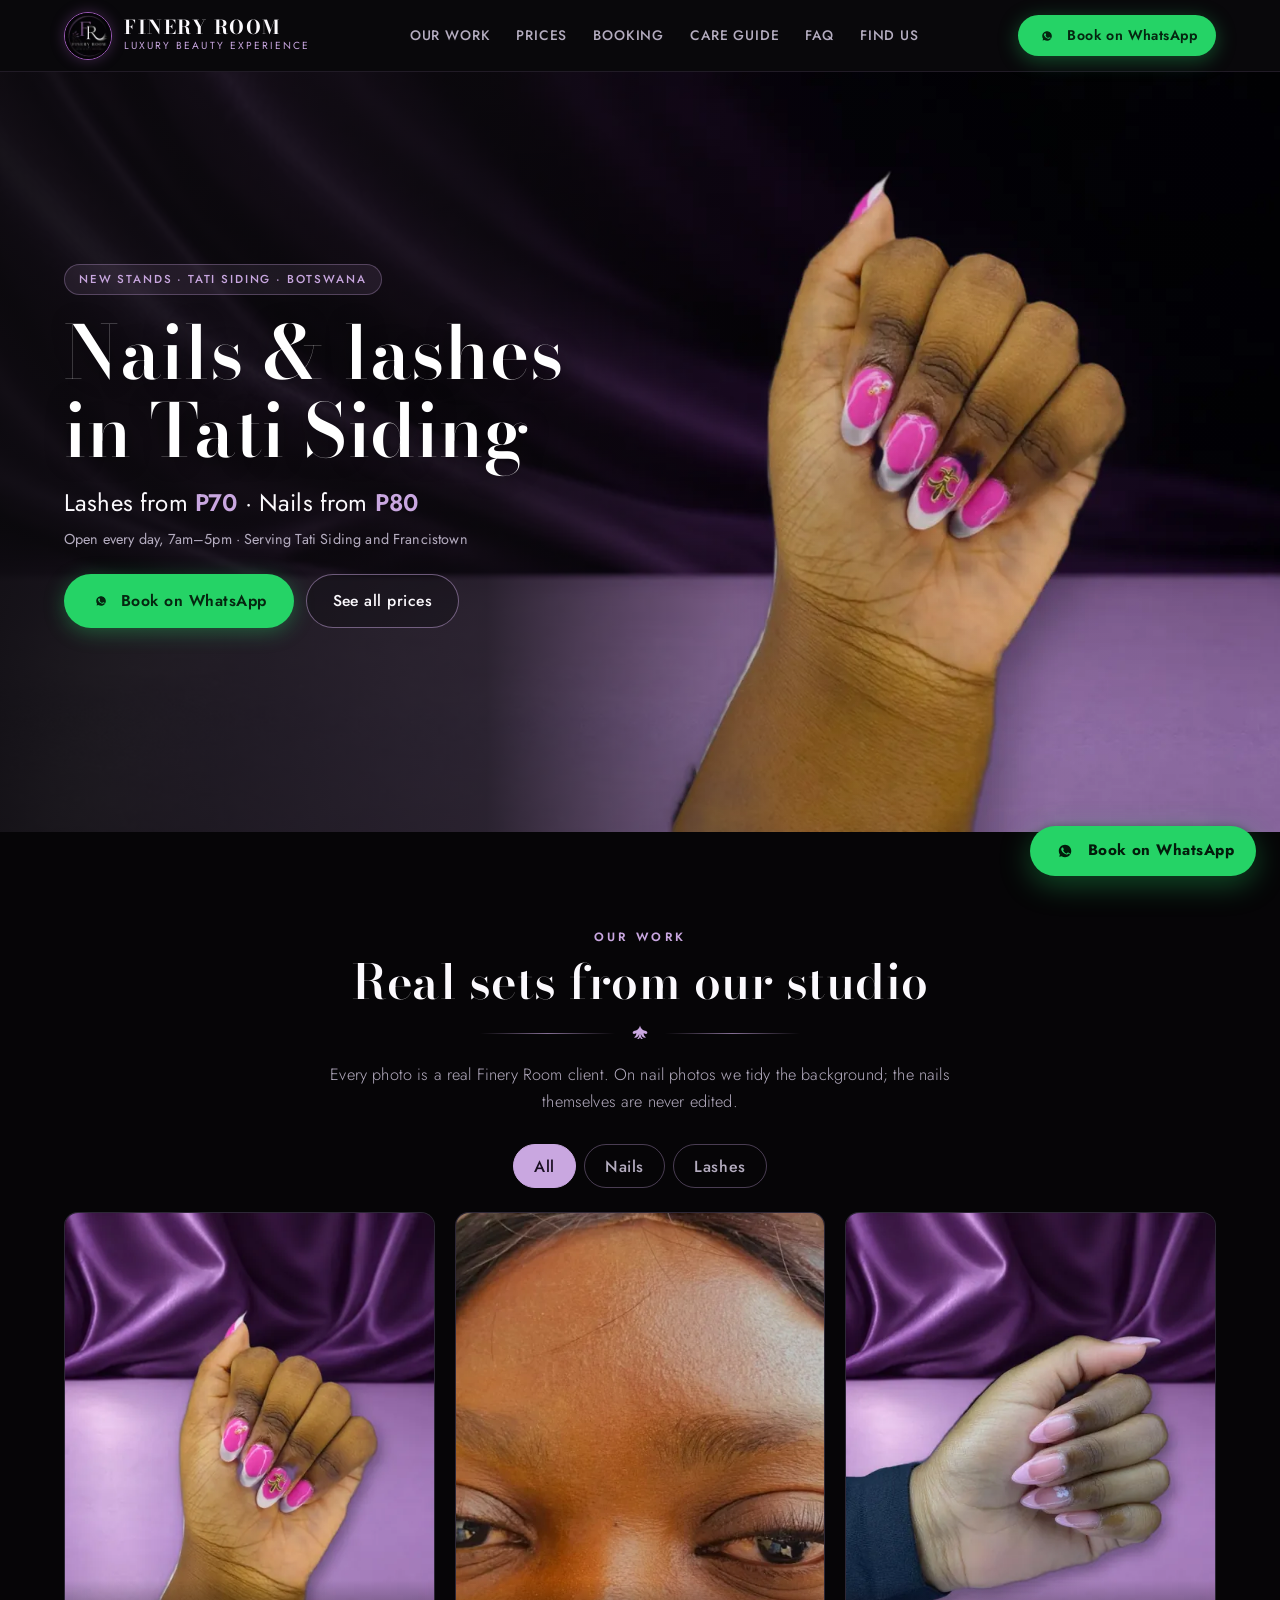
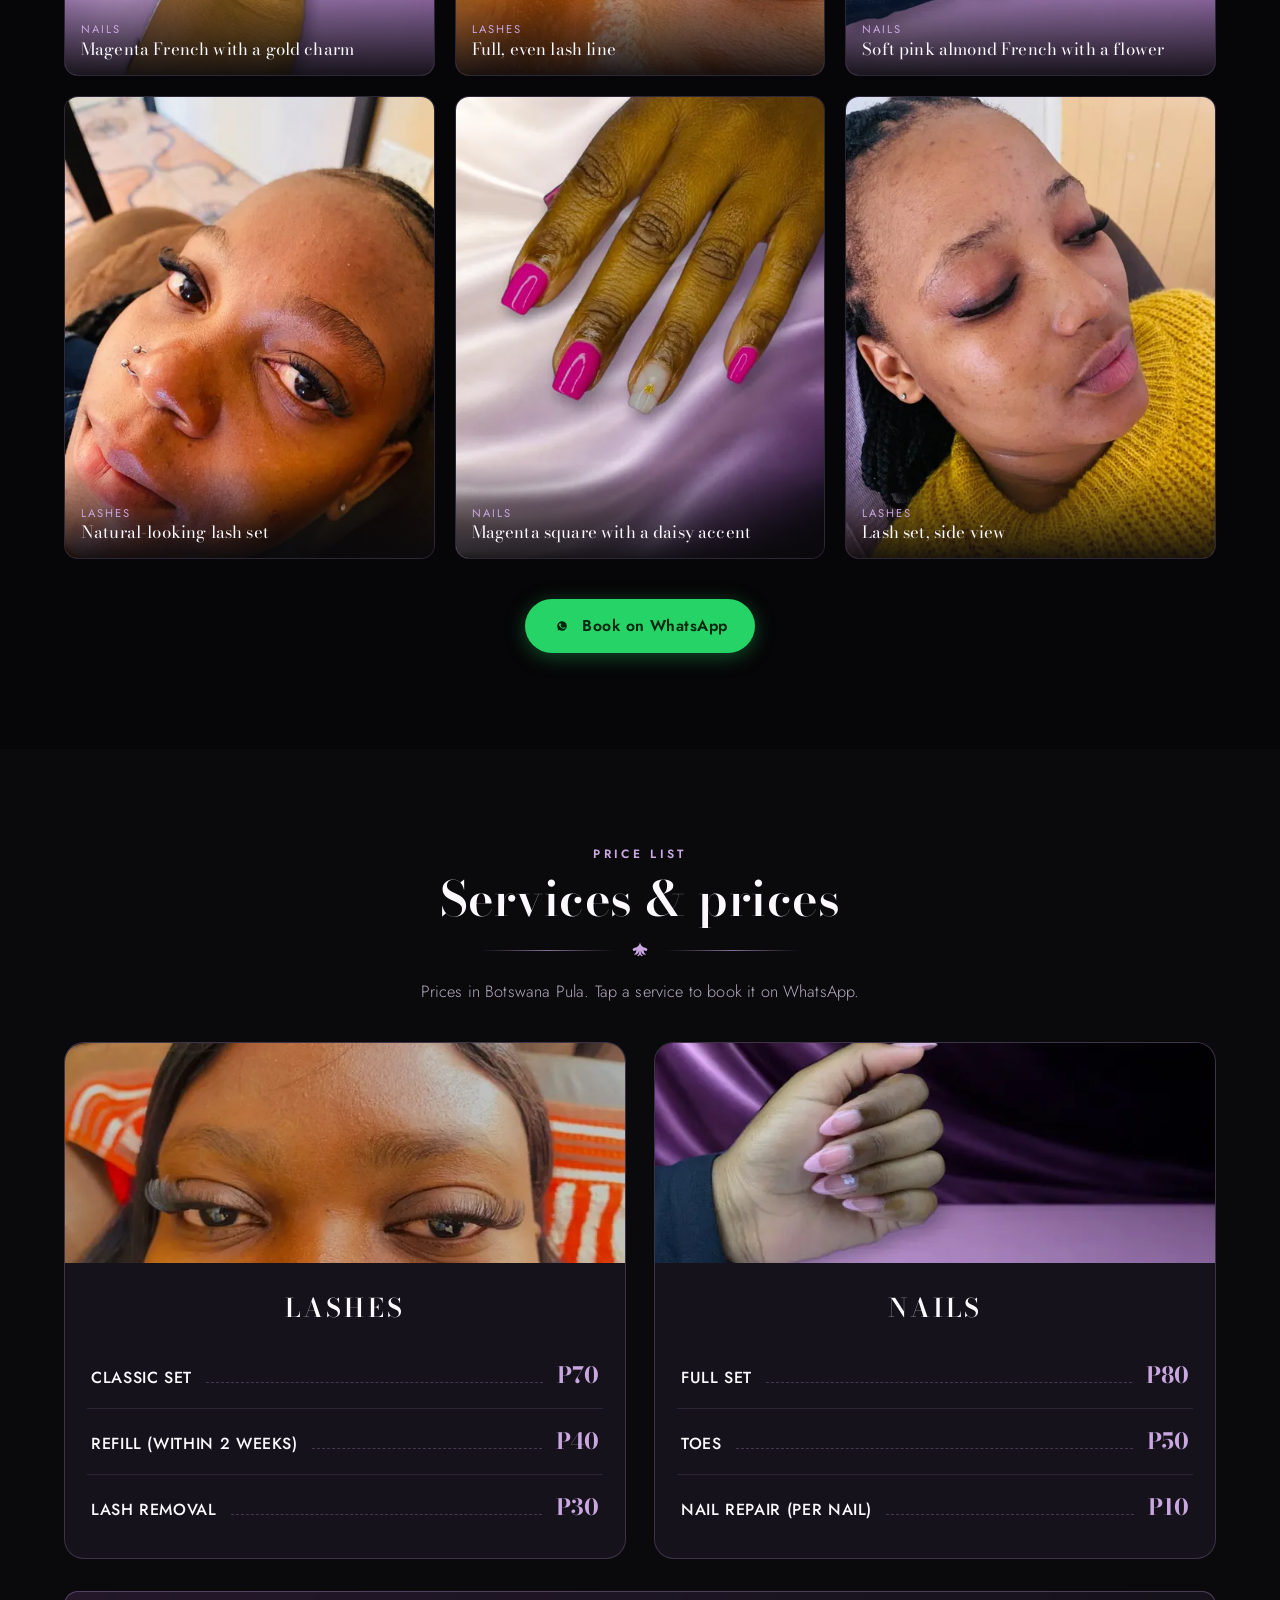
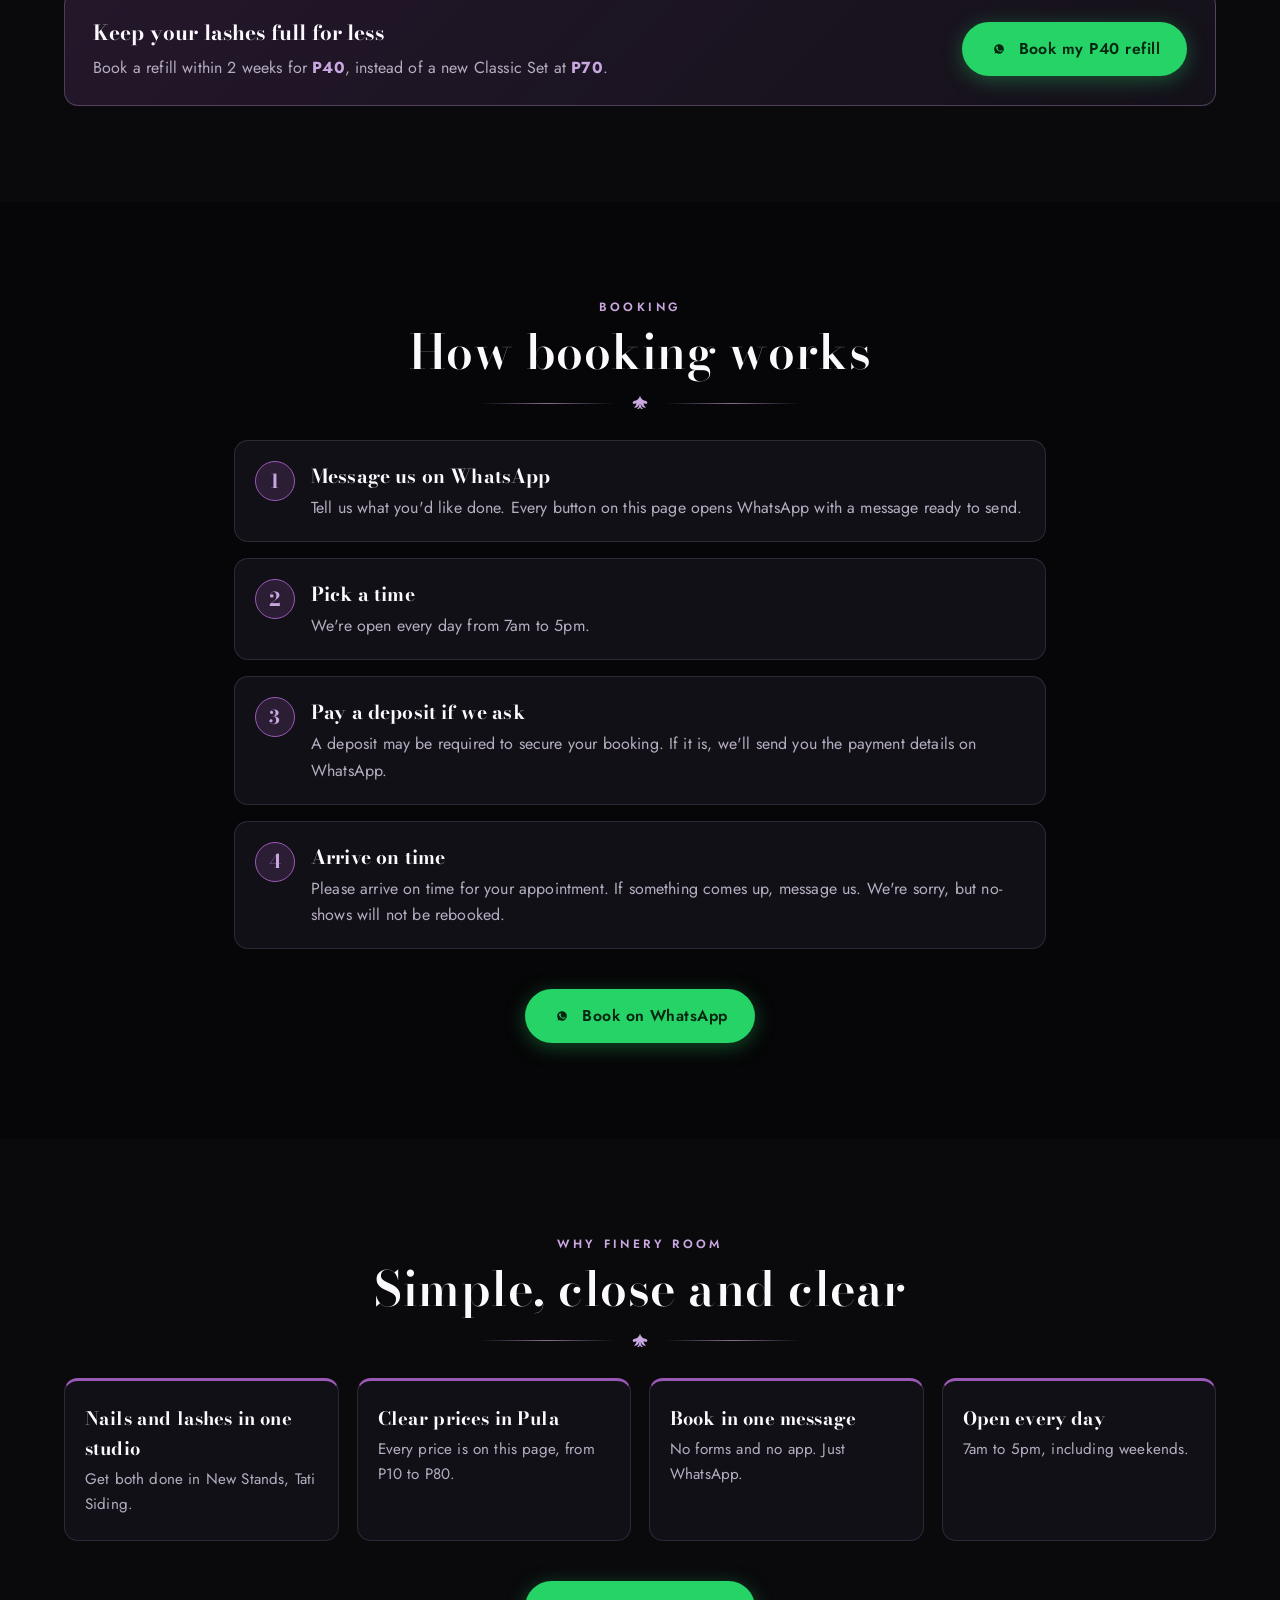
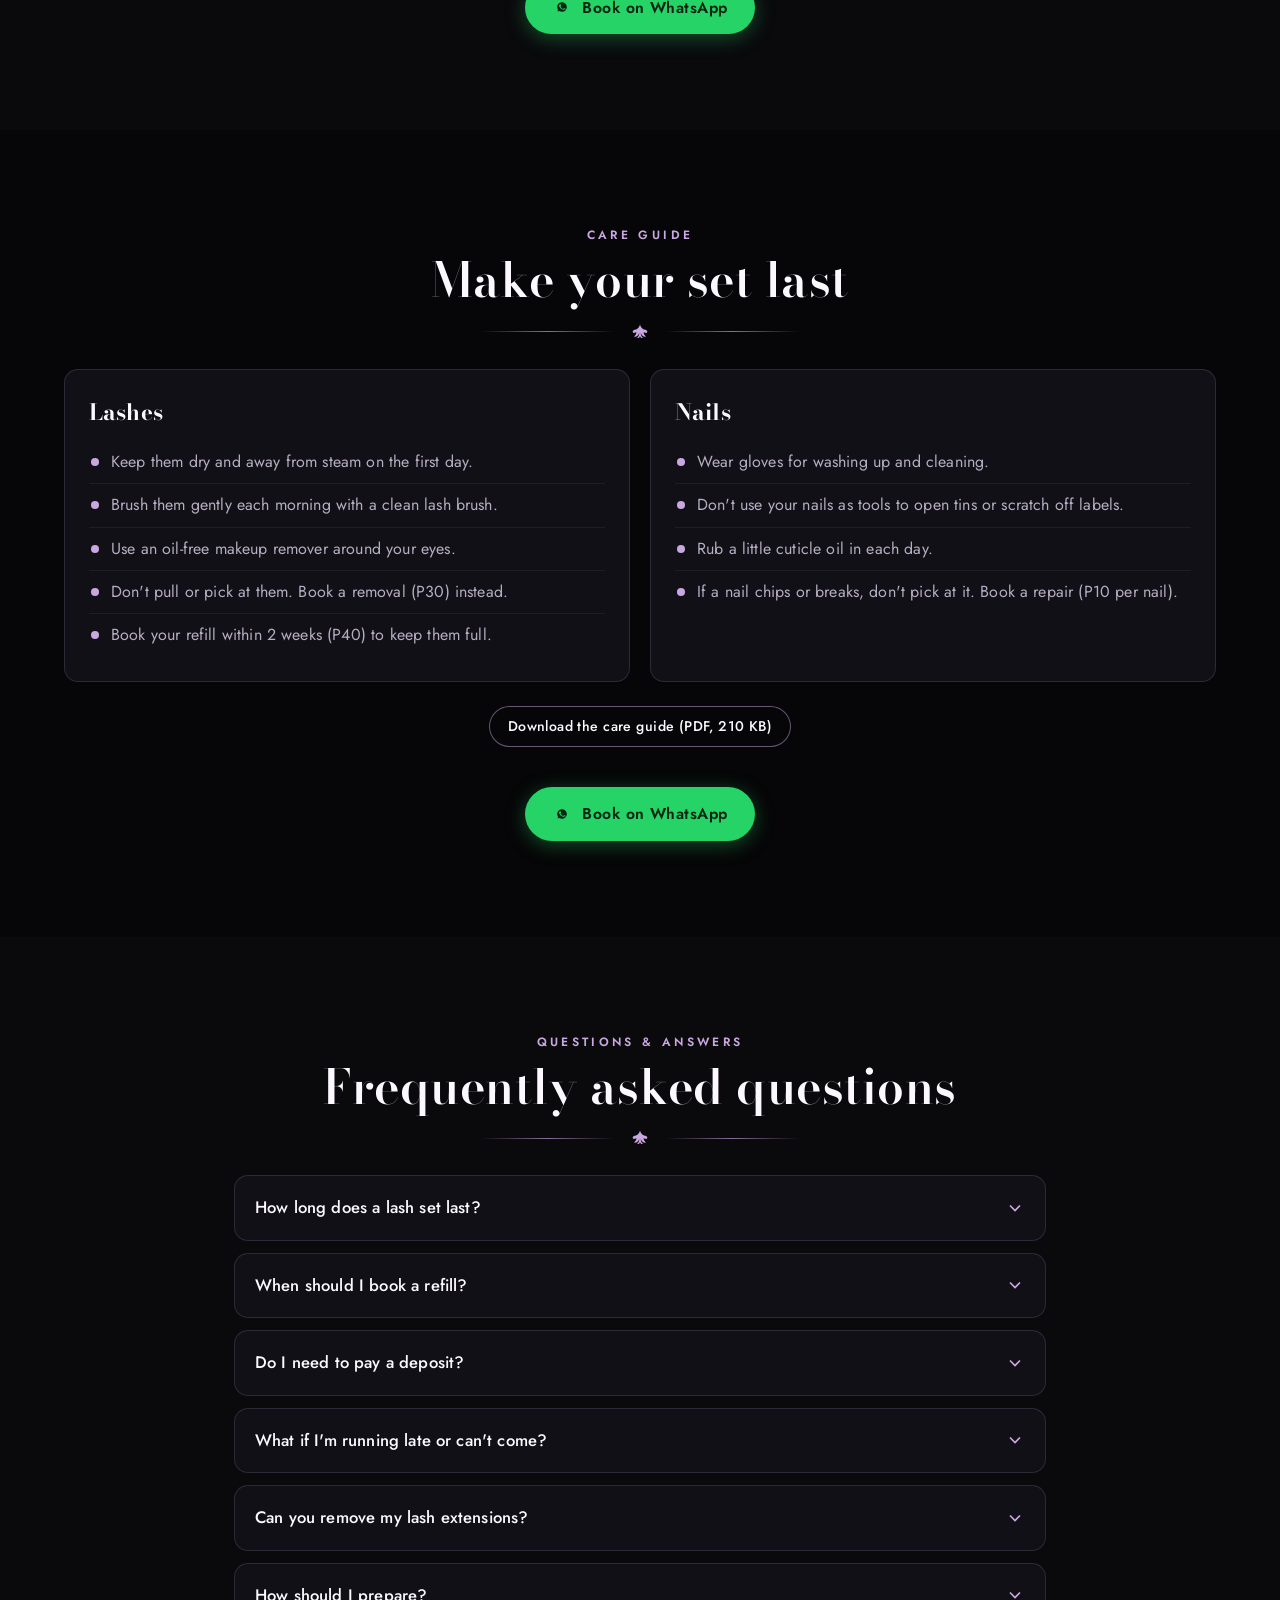
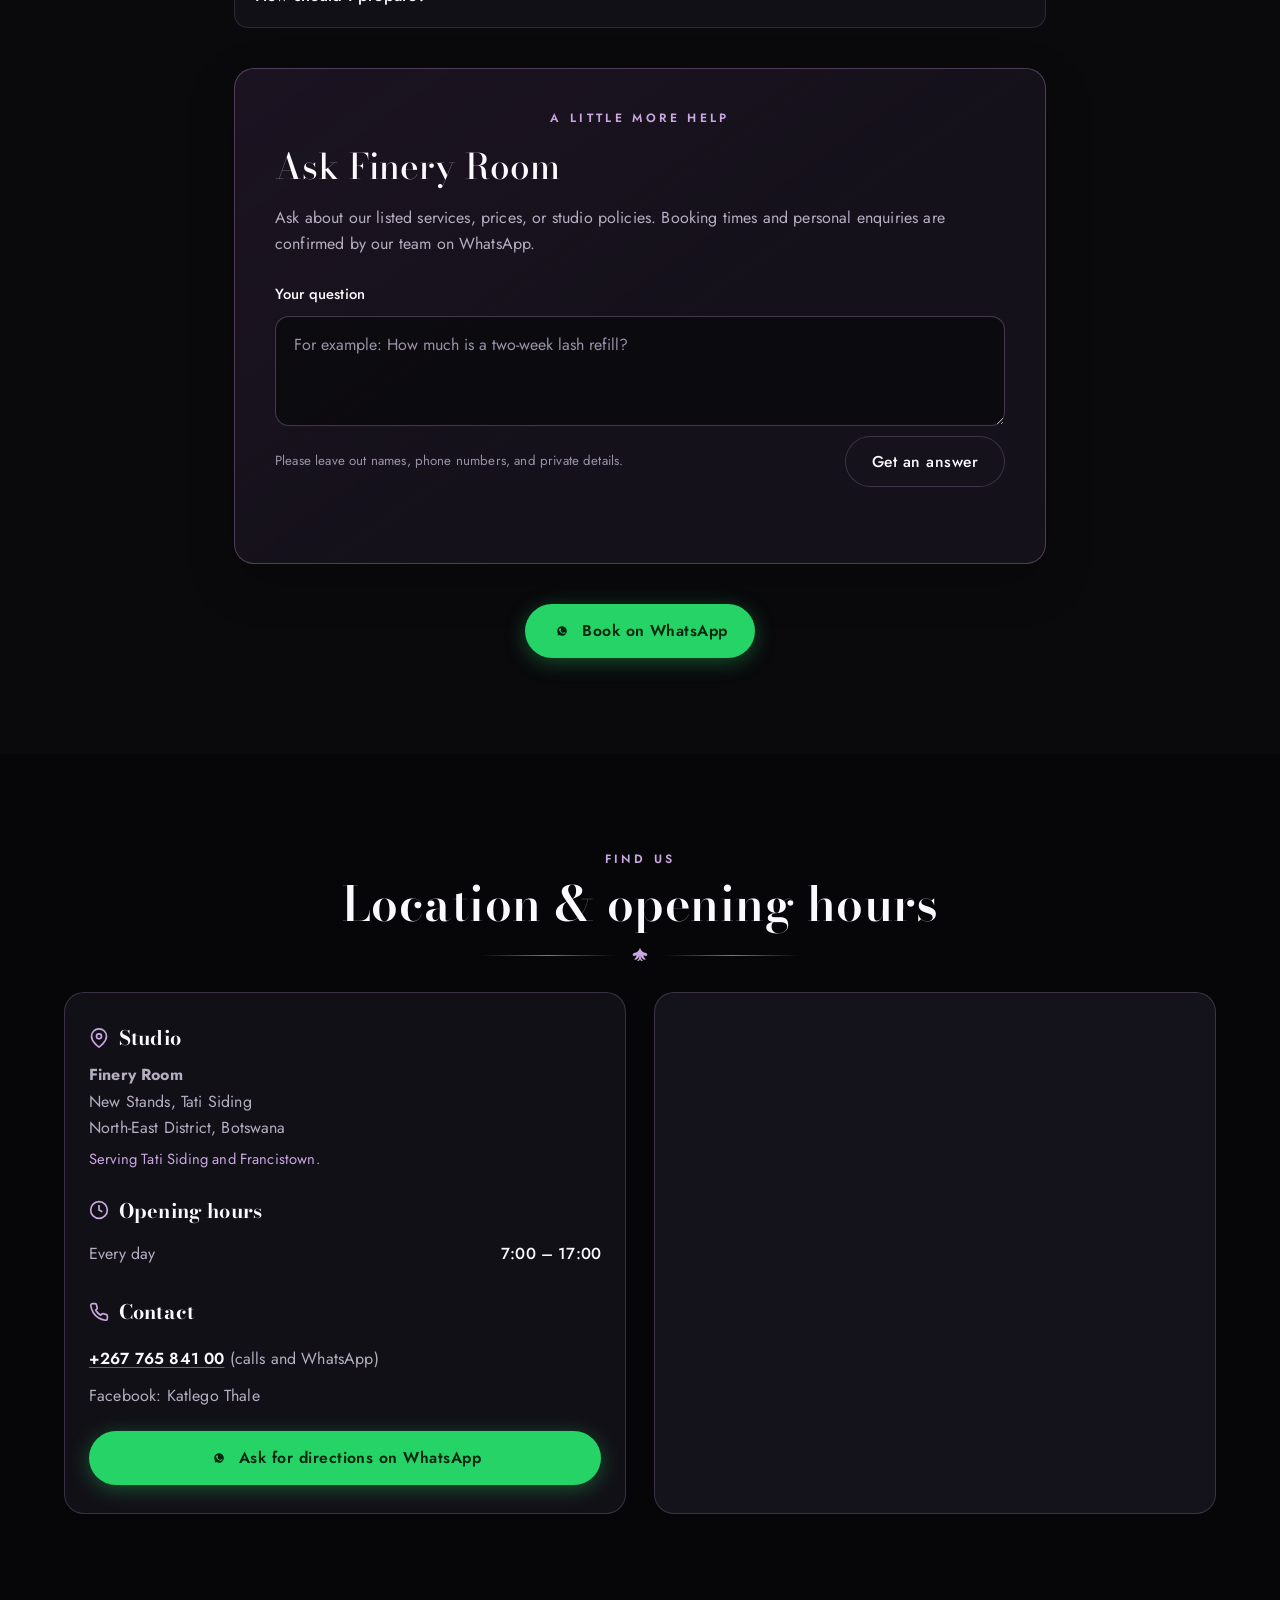
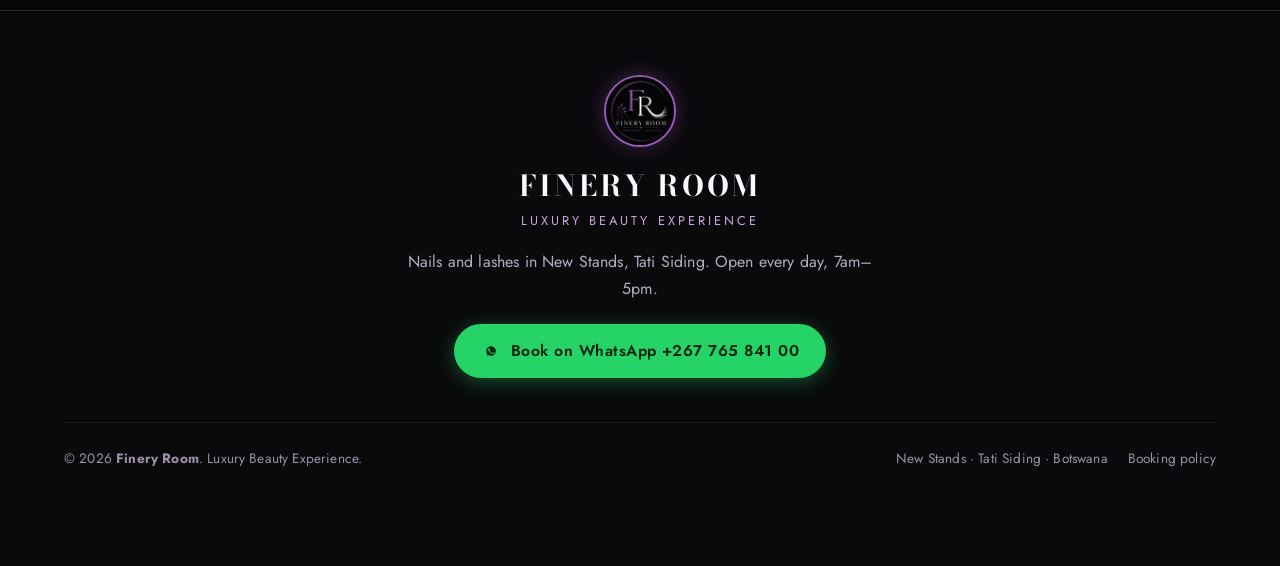
==== commit 3947728b: "Add printable aftercare guide PDF and link it from the Care Guide section Co-Authored-By: Claude Opu" ====
--- a/index.html
+++ b/index.html
@@ -423,6 +423,10 @@
           </div>
         </div>
 
+        <p class="care-download">
+          <a href="assets/care-guide.pdf" class="btn btn-outline btn-sm" download>Download the care guide (PDF, 210 KB)</a>
+        </p>
+
         <div class="block-cta">
           <a href="https://wa.me/26776584100?text=Hi%20Finery%20Room%2C%20I%27d%20like%20to%20book%20an%20appointment" class="btn btn-whatsapp" data-src="care" target="_blank" rel="noopener noreferrer">
             <svg class="icon" aria-hidden="true"><use href="#i-wa"/></svg><span>Book on WhatsApp</span>
--- a/style.css
+++ b/style.css
@@ -857,6 +857,11 @@
   border-bottom: 1px solid rgba(201, 167, 224, 0.08);
 }
 
+.care-download {
+  text-align: center;
+  margin-top: 24px;
+}
+
 .care-card li:last-child {
   border-bottom: none;
 }
